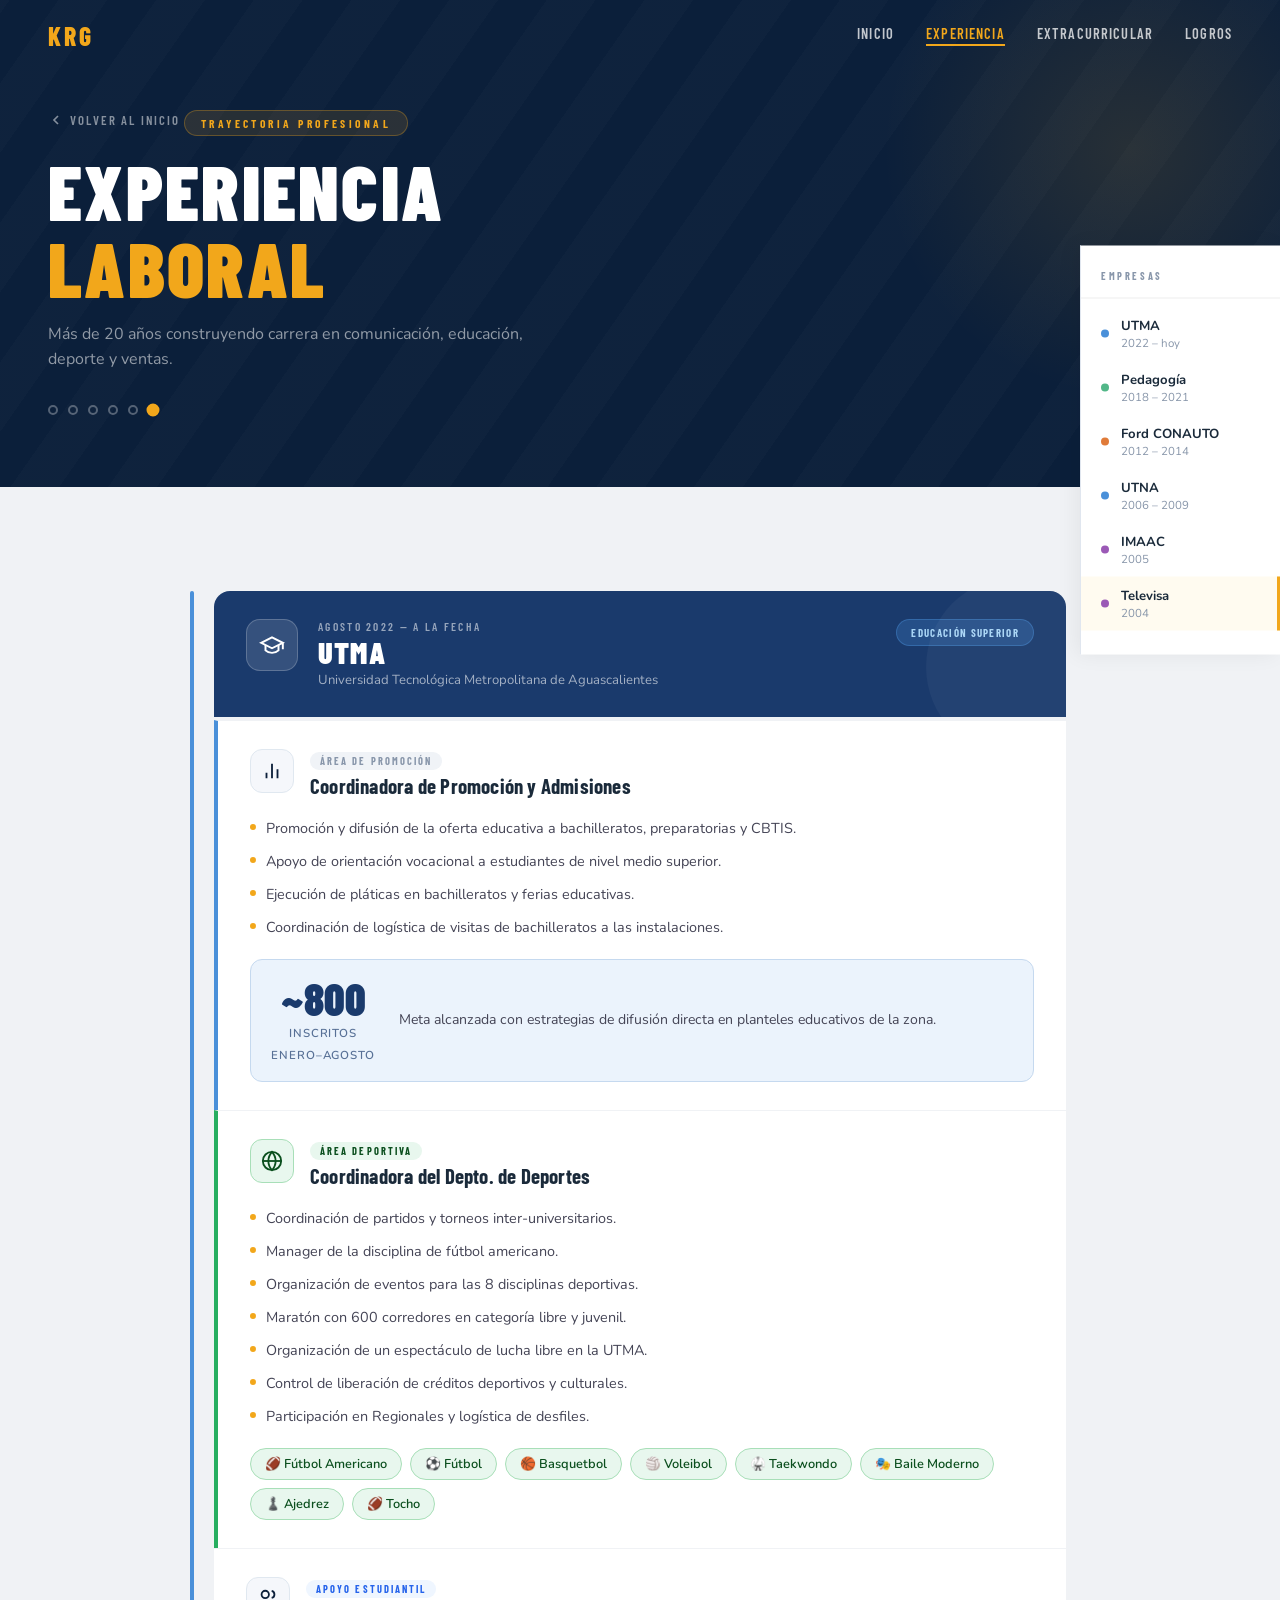
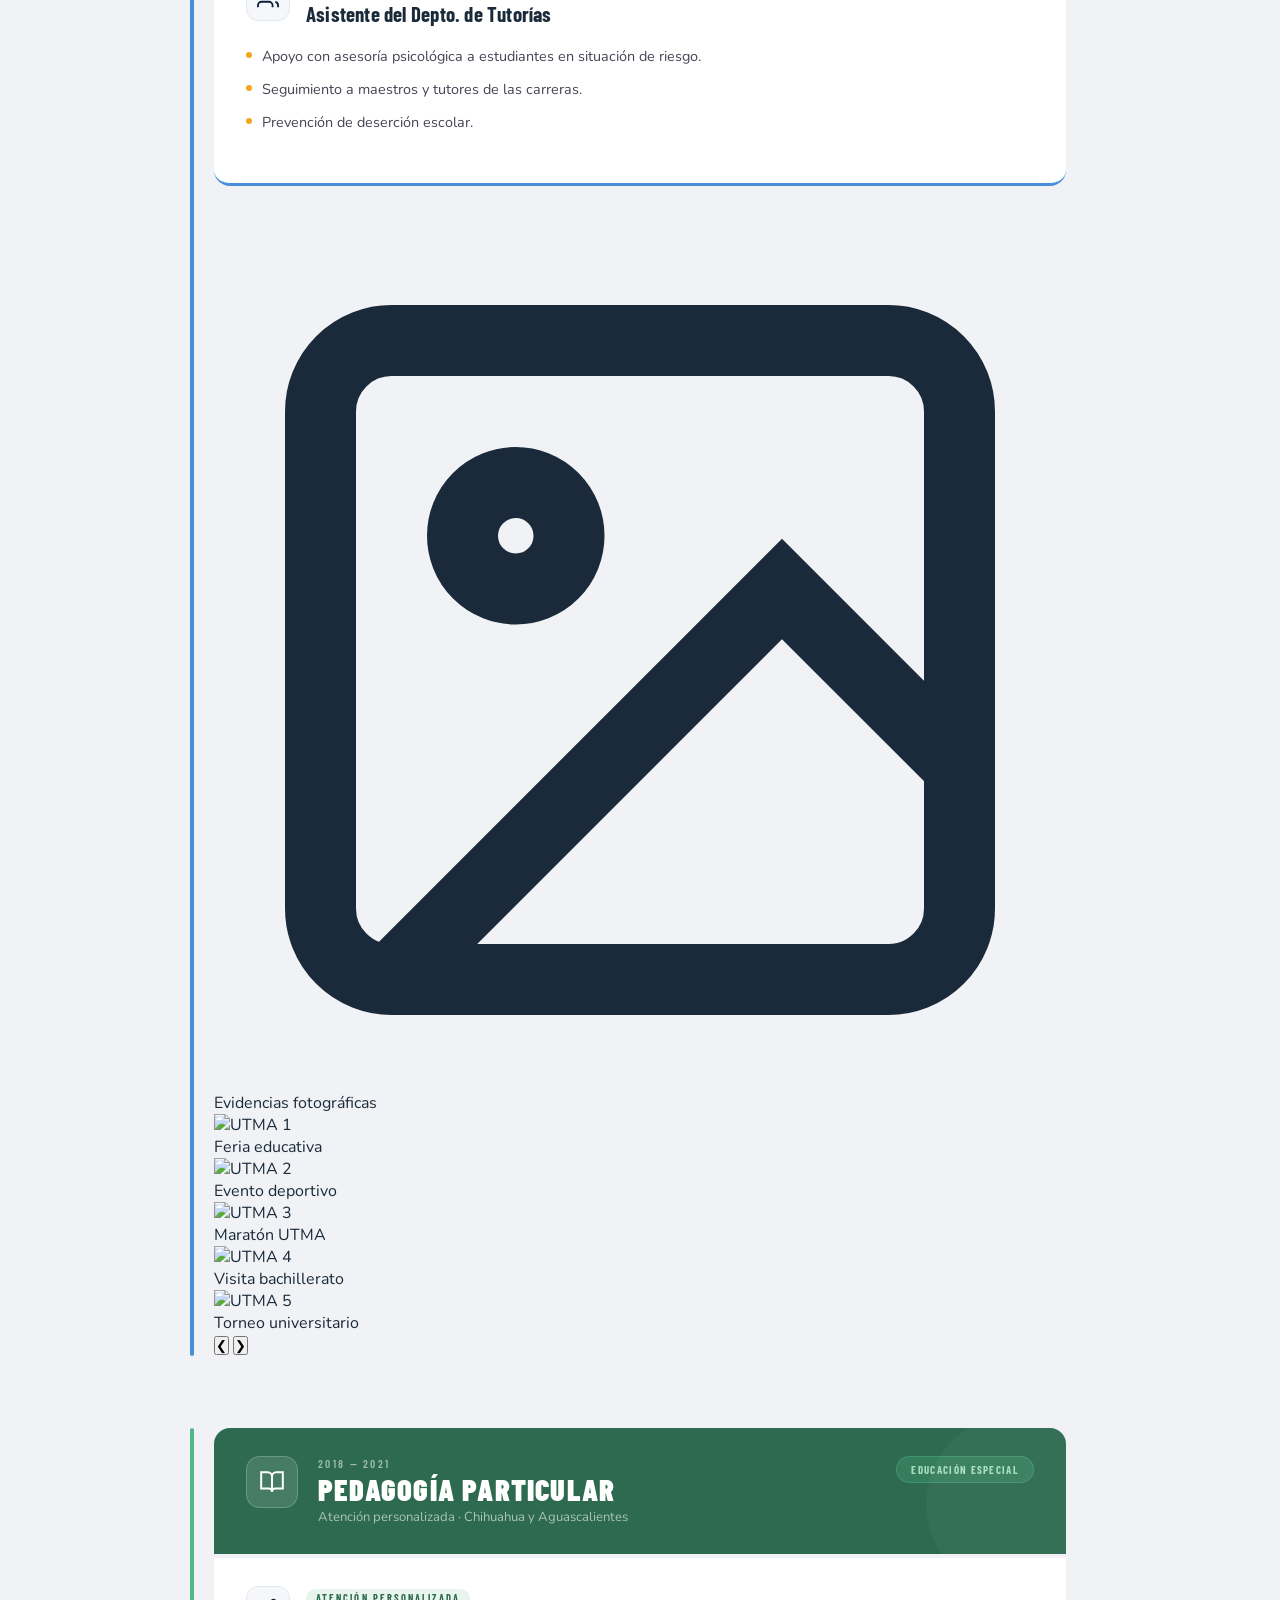
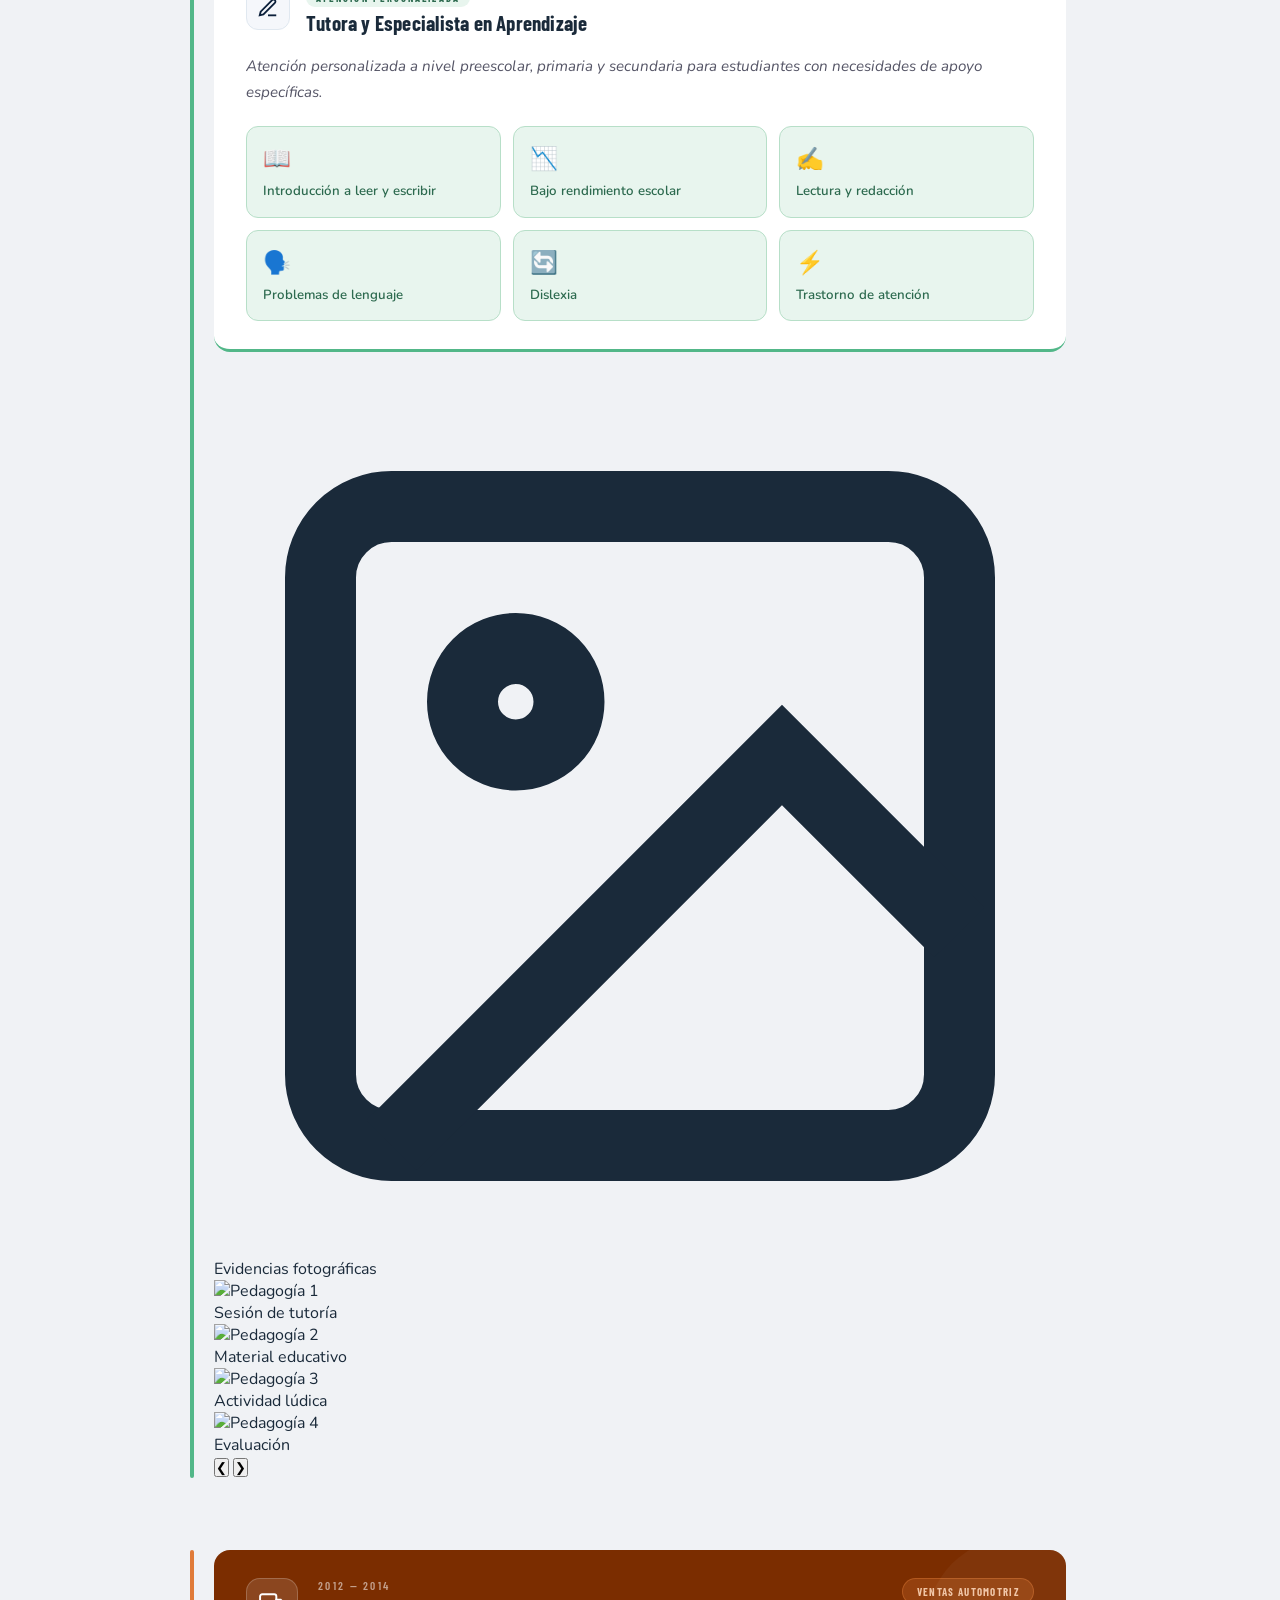
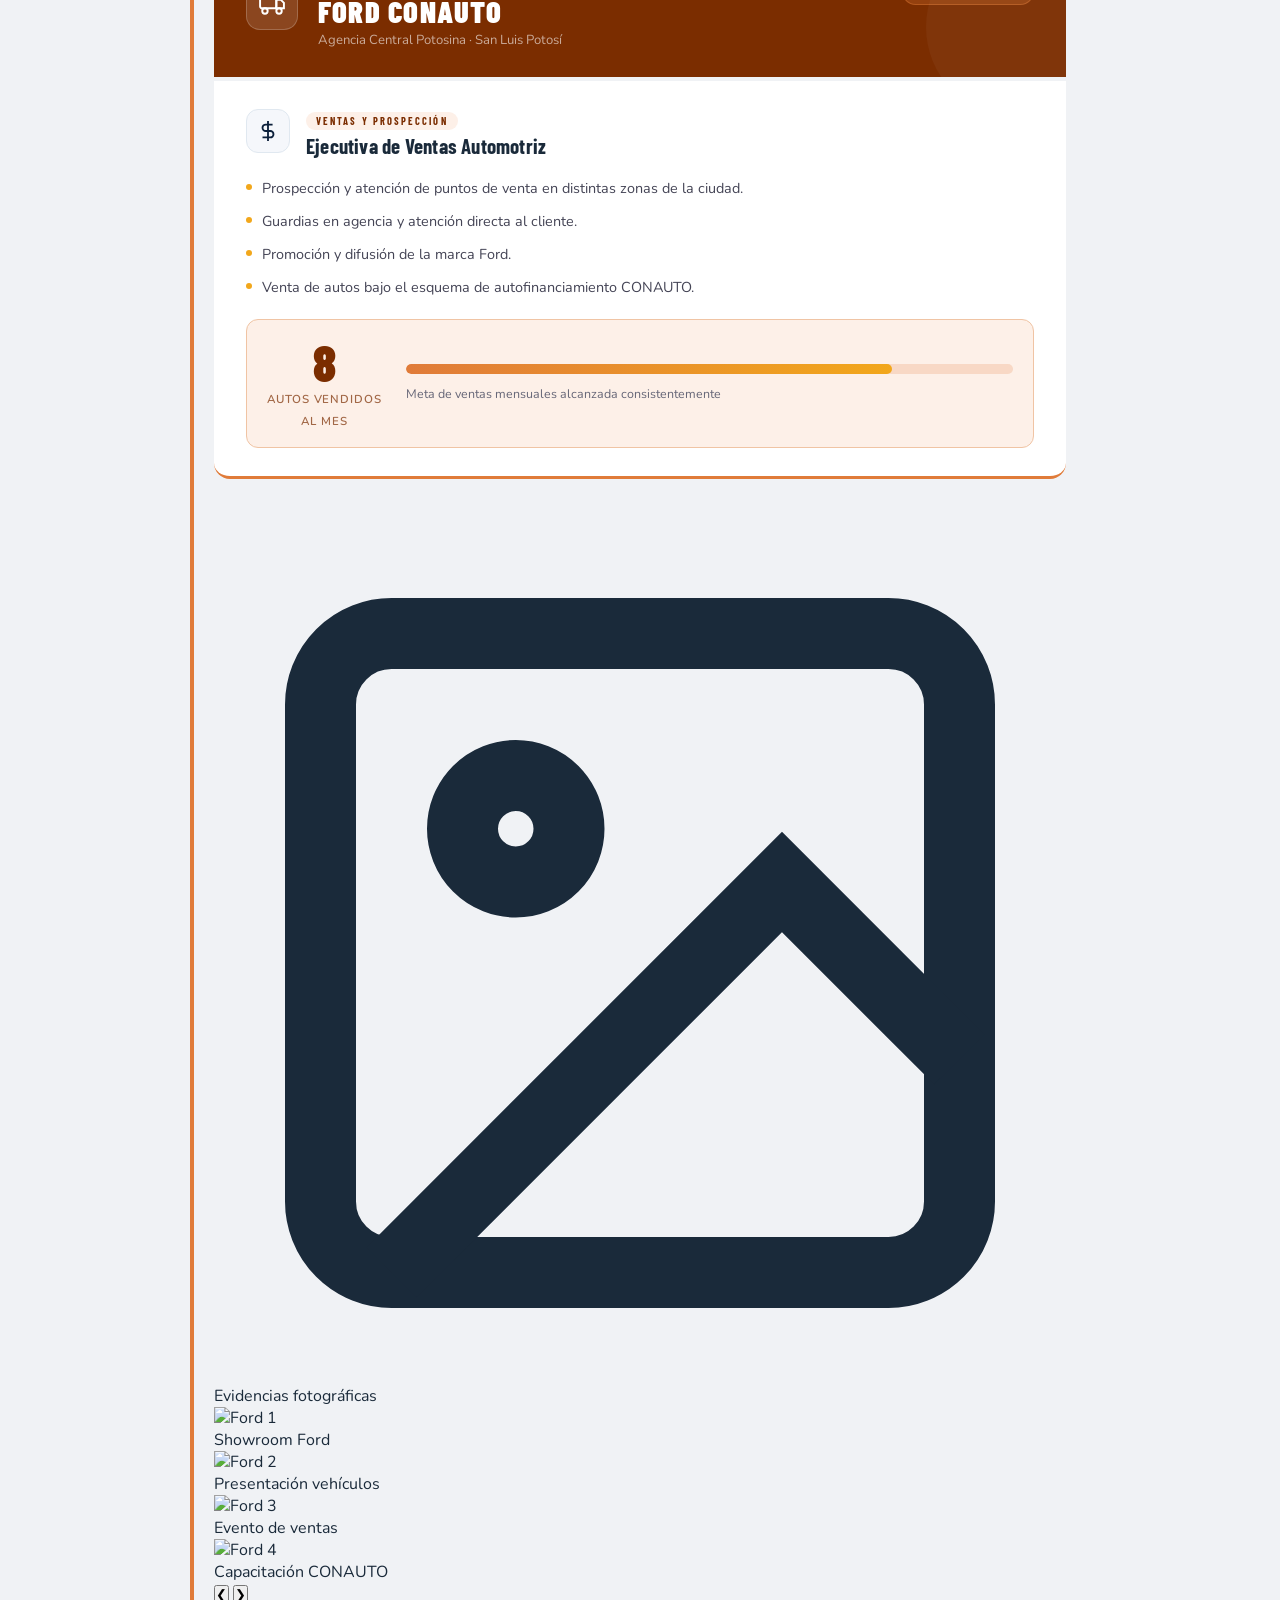
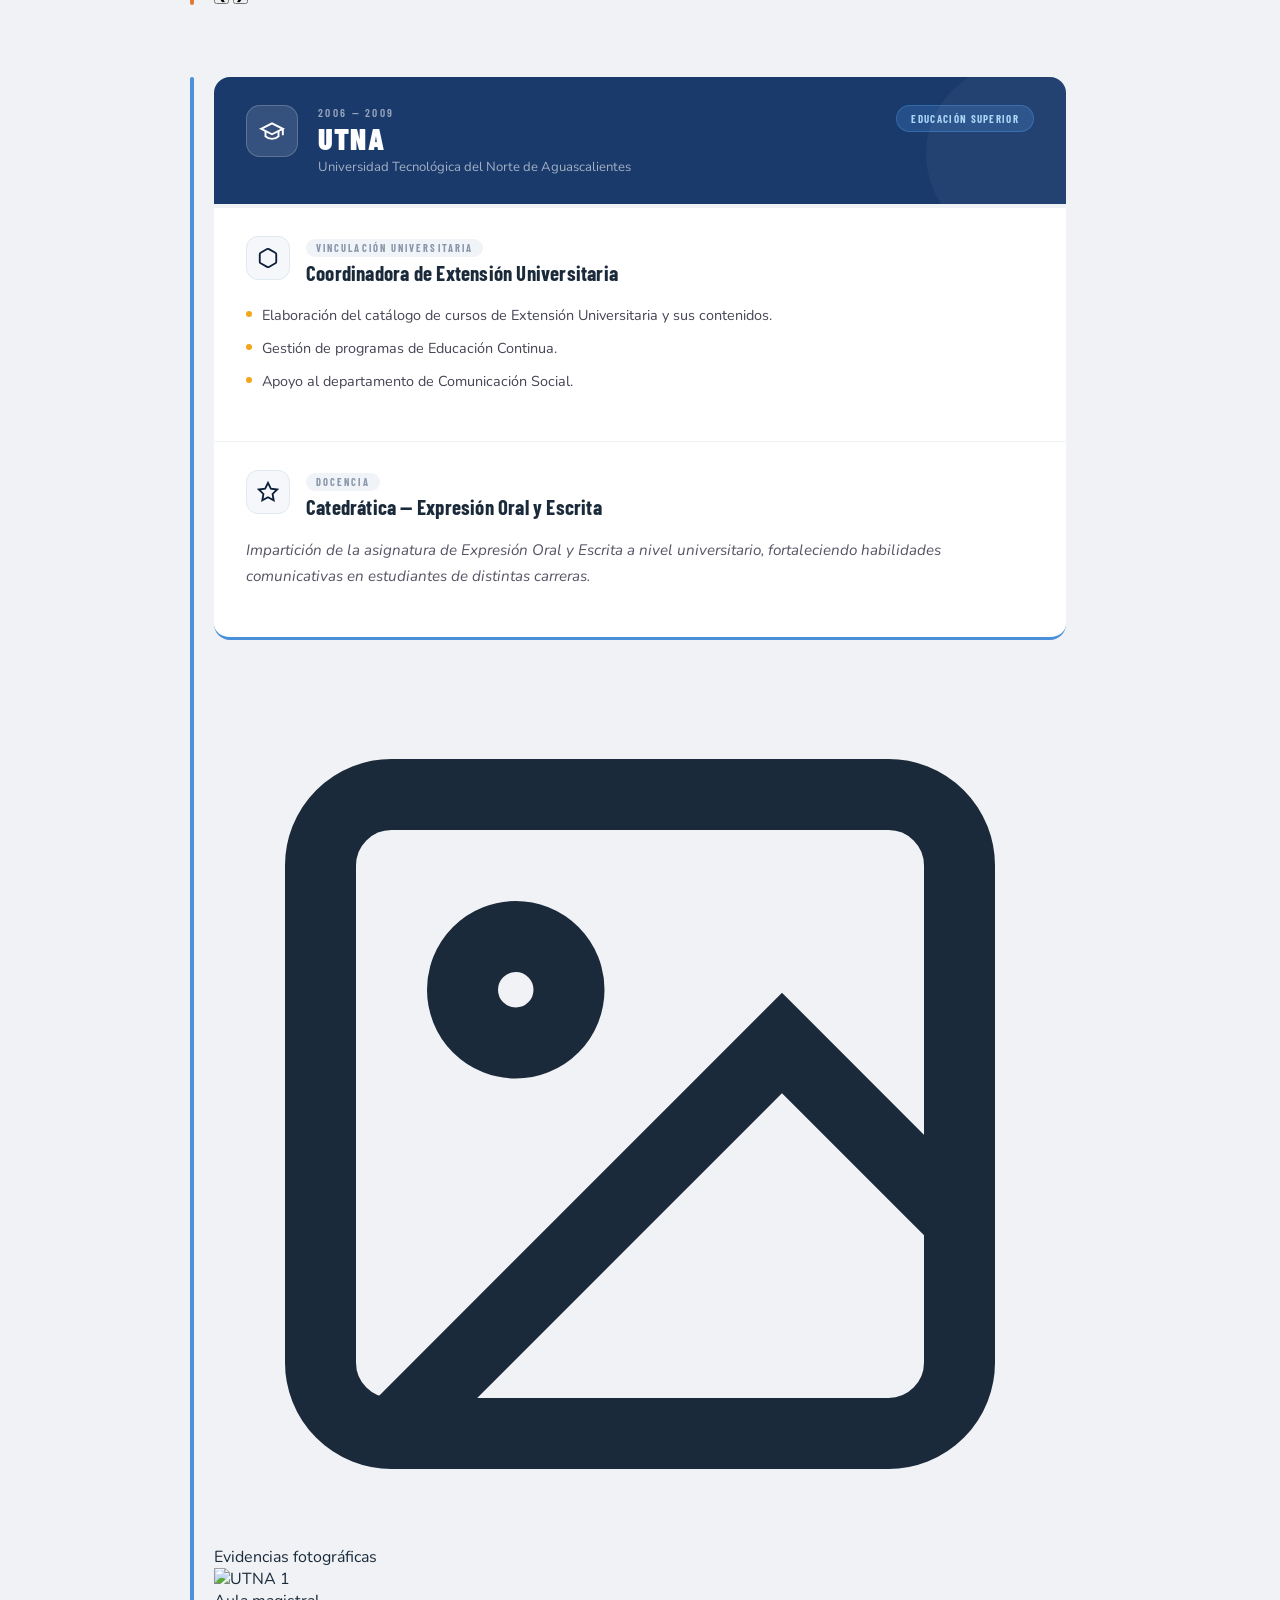
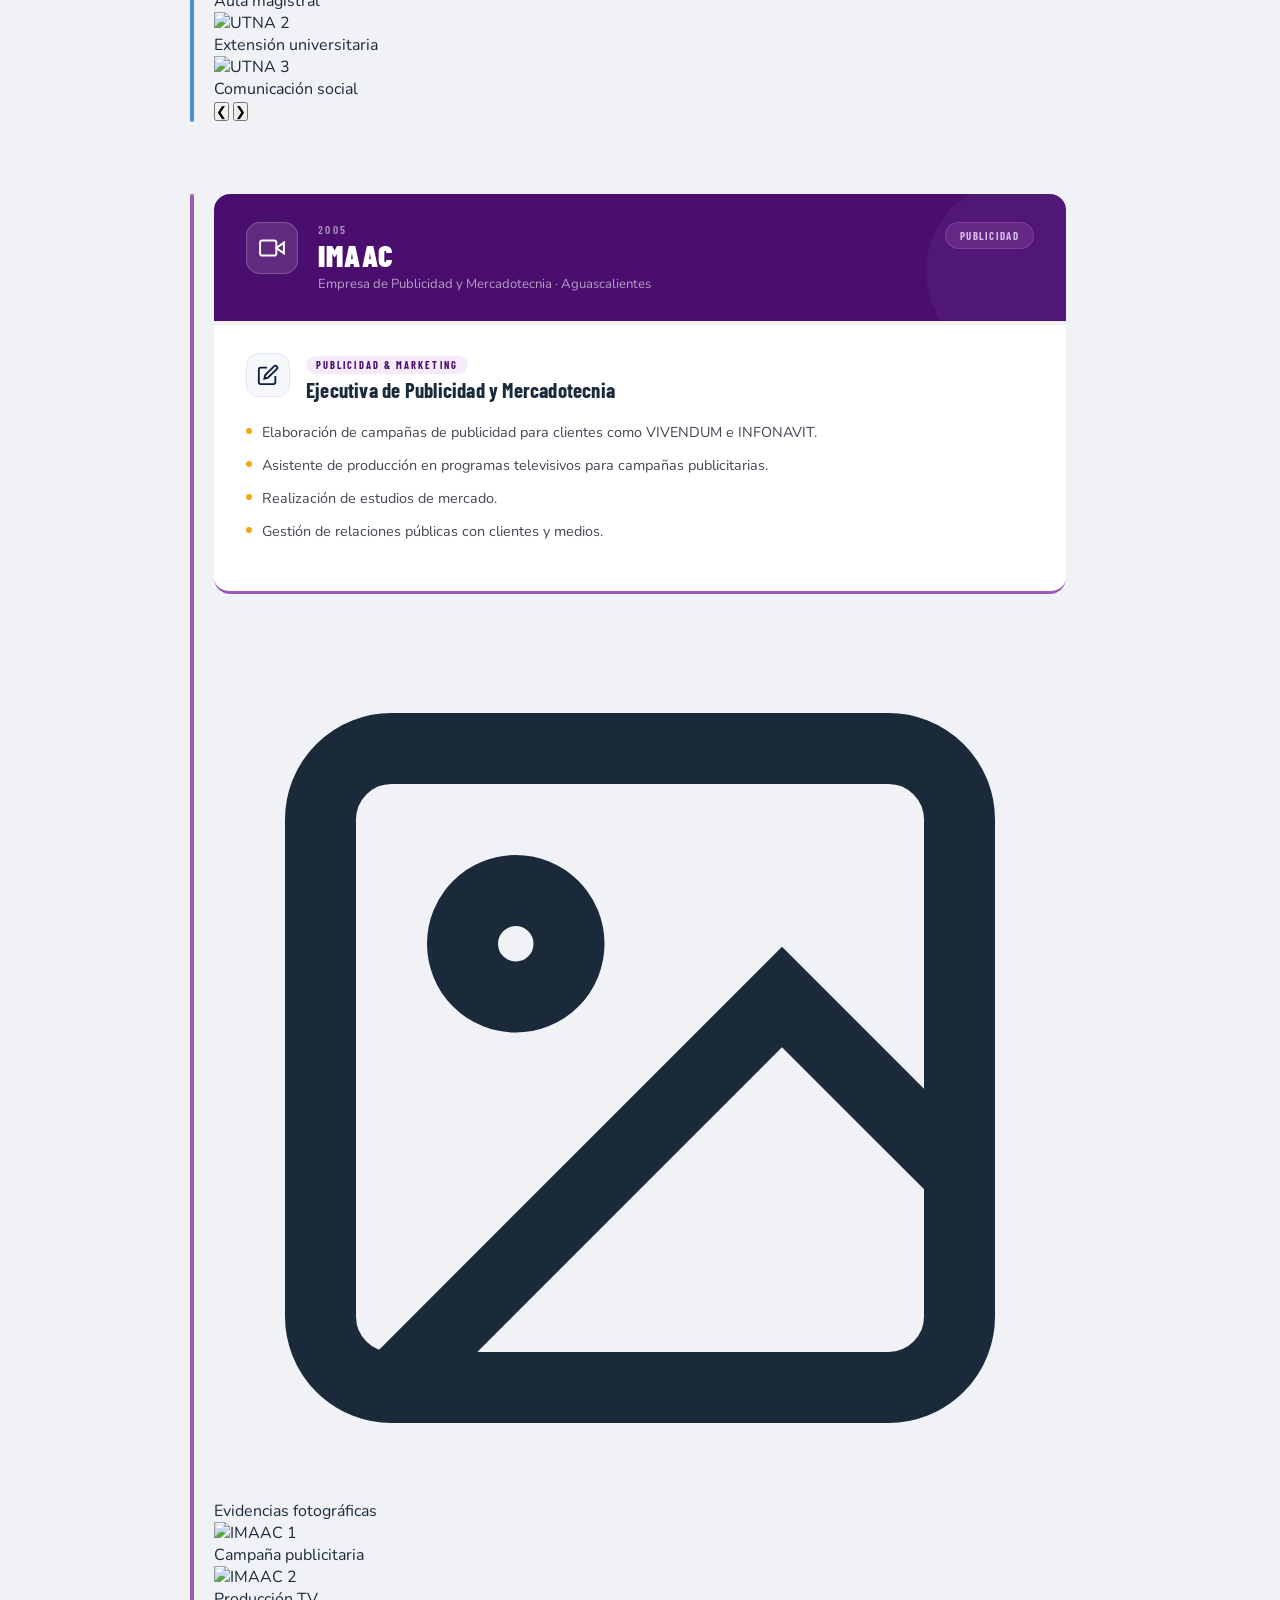
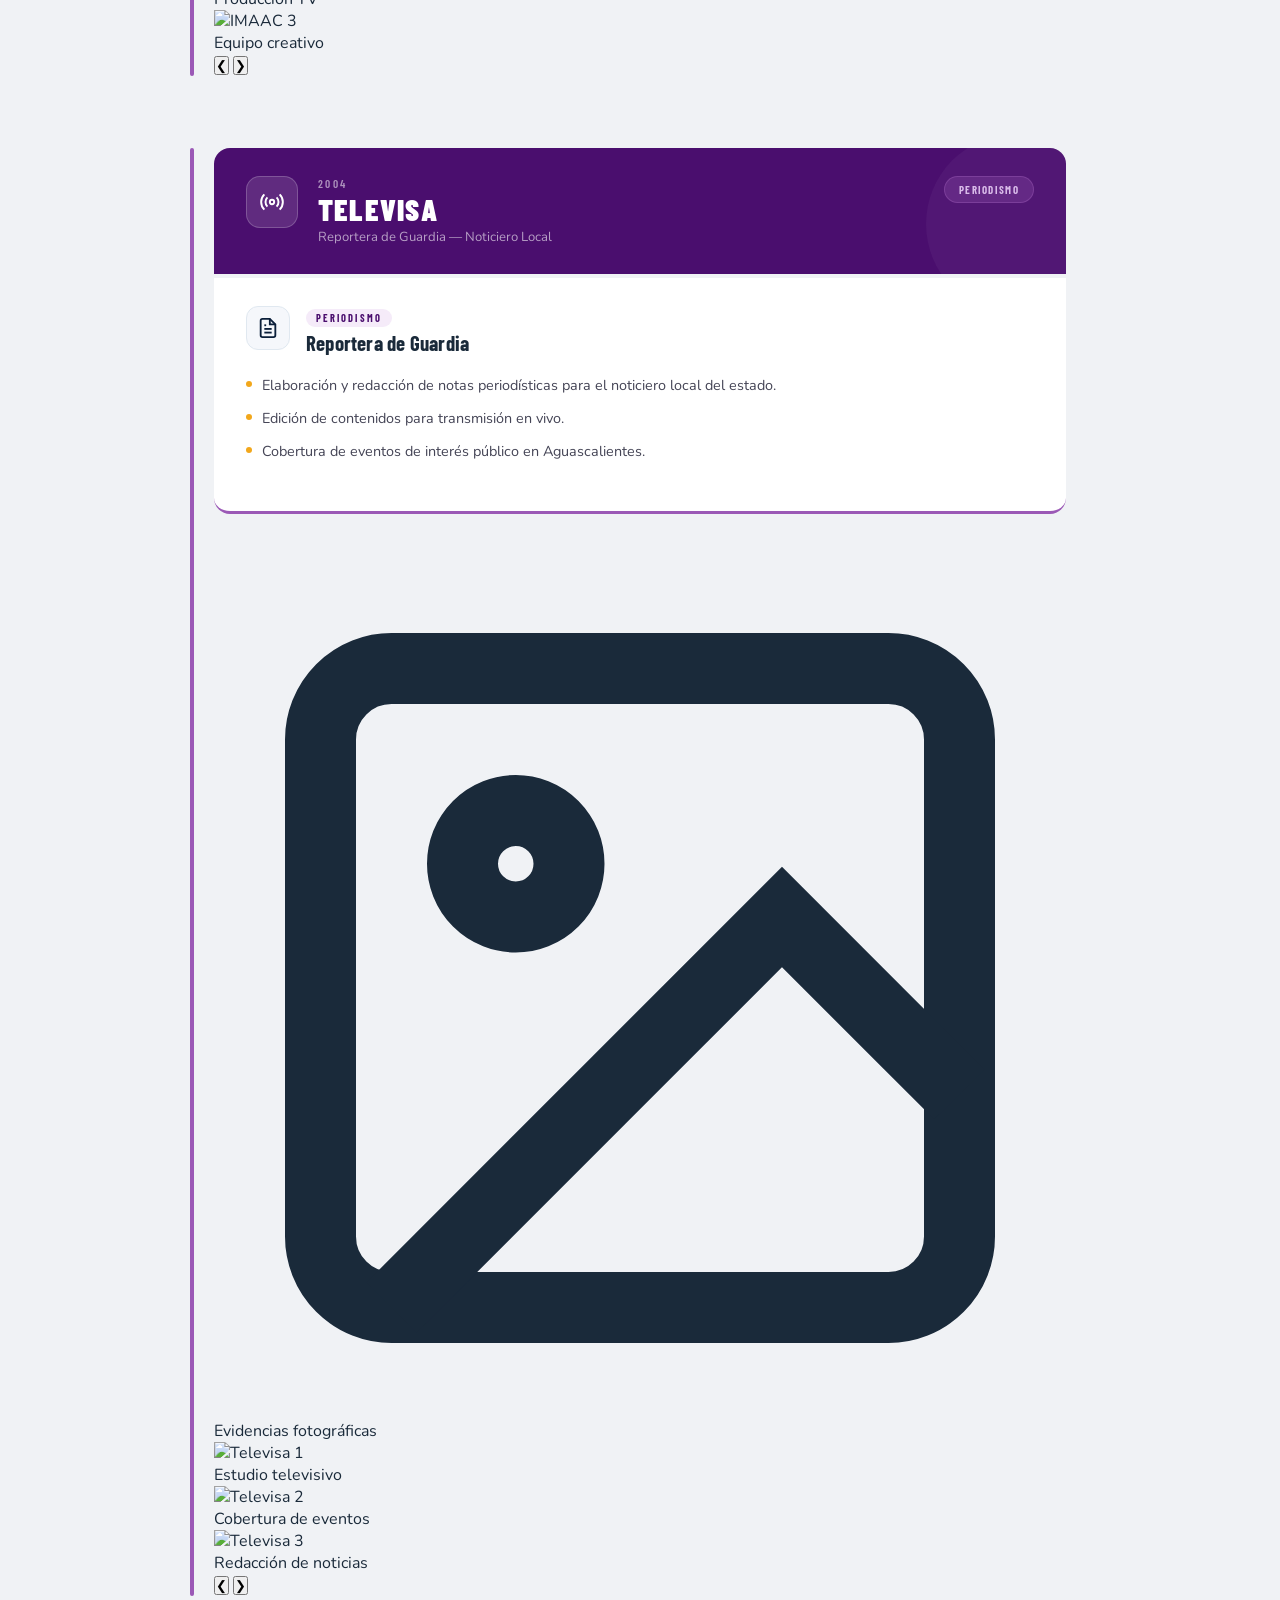
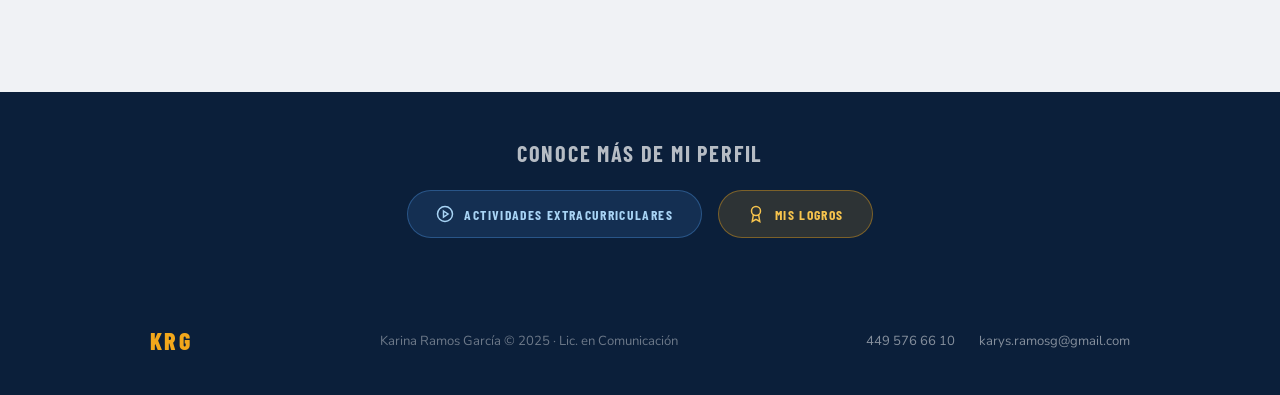
==== experiencia.html @ be18ce2b "Update experiencia.html" ====
<!DOCTYPE html>
<html lang="es">
<head>
  <meta charset="UTF-8" />
  <meta name="viewport" content="width=device-width, initial-scale=1.0" />
  <title>Experiencia Laboral | Karina Ramos García</title>
  <link rel="stylesheet" href="styles.css" />
  <link rel="stylesheet" href="experiencia.css" />
  <link rel="preconnect" href="https://fonts.googleapis.com" />
  <link rel="preconnect" href="https://fonts.gstatic.com" crossorigin />
  <link href="https://fonts.googleapis.com/css2?family=Barlow+Condensed:wght@400;600;700;800;900&family=Nunito:wght@300;400;600;700&display=swap" rel="stylesheet" />
</head>
<body class="exp-page">

  <!-- TOPBAR -->
  <nav class="topbar" id="topbar">
    <a href="index.html" class="topbar-logo">KRG</a>
    <div class="topbar-links">
      <a href="index.html">Inicio</a>
      <a href="experiencia.html" class="active">Experiencia</a>
      <a href="extracurricular.html">Extracurricular</a>
      <a href="logros.html">Logros</a>
    </div>
    <button class="menu-toggle" id="menuToggle" aria-label="Menú">
      <span></span><span></span><span></span>
    </button>
  </nav>

  <!-- MOBILE MENU -->
  <div class="mobile-menu" id="mobileMenu">
    <a href="index.html">Inicio</a>
    <a href="experiencia.html" class="active">Experiencia</a>
    <a href="extracurricular.html">Extracurricular</a>
    <a href="logros.html">Logros</a>
  </div>

  <!-- PAGE HERO CON GALERÍA DE IMÁGENES EN FONDO -->
  <header class="page-hero exp-hero">
    <div class="page-hero-bg">
      <!-- BANDA DIAGONAL CONTINUA DE IMÁGENES
           Ruta: img/hero/ 
           Archivos: hero-1.jpg, hero-2.jpg, hero-3.jpg, etc.
           El JS duplica automáticamente para scroll infinito
      -->
      <div class="photo-band-wrapper">
        <div class="photo-band-track" id="photoBandTrack">
          <!-- Los items se cargan automáticamente con JS -->
        </div>
      </div>
      <div class="hero-stripes"></div>
      <div class="hero-glow"></div>
    </div>

    <div class="page-hero-content">
      <a href="index.html" class="back-link">
        <svg viewBox="0 0 24 24" fill="none" stroke="currentColor" stroke-width="2.5"><polyline points="15 18 9 12 15 6"/></svg>
        Volver al inicio
      </a>
      <div class="page-tag">Trayectoria profesional</div>
      <h1 class="page-title">Experiencia<br/><em>Laboral</em></h1>
      <p class="page-desc">Más de 20 años construyendo carrera en comunicación, educación, deporte y ventas.</p>
      <!-- Indicadores de secciones -->
      <div class="section-dots">
        <button class="dot active" data-target="utma" title="UTMA"></button>
        <button class="dot" data-target="pedagogia" title="Pedagogía"></button>
        <button class="dot" data-target="ford" title="Ford"></button>
        <button class="dot" data-target="utna" title="UTNA"></button>
        <button class="dot" data-target="imaac" title="IMAAC"></button>
        <button class="dot" data-target="televisa" title="Televisa"></button>
      </div>
    </div>
  </header>

  <!-- TIMELINE LATERAL DERECHA -->
  <aside class="timeline-nav" id="timelineNav">
    <div class="tn-label">Empresas</div>
    <nav class="tn-links">
      <a href="#utma"      class="tn-item active" data-theme="university">
        <span class="tn-dot"></span>
        <span class="tn-text">UTMA <small>2022 – hoy</small></span>
      </a>
      <a href="#pedagogia" class="tn-item" data-theme="pedagogy">
        <span class="tn-dot"></span>
        <span class="tn-text">Pedagogía <small>2018 – 2021</small></span>
      </a>
      <a href="#ford"      class="tn-item" data-theme="auto">
        <span class="tn-dot"></span>
        <span class="tn-text">Ford CONAUTO <small>2012 – 2014</small></span>
      </a>
      <a href="#utna"      class="tn-item" data-theme="university">
        <span class="tn-dot"></span>
        <span class="tn-text">UTNA <small>2006 – 2009</small></span>
      </a>
      <a href="#imaac"     class="tn-item" data-theme="media">
        <span class="tn-dot"></span>
        <span class="tn-text">IMAAC <small>2005</small></span>
      </a>
      <a href="#televisa"  class="tn-item" data-theme="media">
        <span class="tn-dot"></span>
        <span class="tn-text">Televisa <small>2004</small></span>
      </a>
    </nav>
  </aside>

  <!-- CONTENIDO PRINCIPAL -->
  <main class="exp-main">

    <!-- ══════════════════════════════════════
         SECCIÓN 1: UTMA (3 sub-roles + Carrusel)
    ══════════════════════════════════════ -->
    <section class="exp-section" id="utma" data-theme="university">

      <!-- CONTENIDO IZQUIERDO -->
      <div class="exp-section-content">

        <!-- Encabezado de empresa -->
        <div class="company-header">
          <div class="company-icon university-icon">
            <svg viewBox="0 0 24 24" fill="none" stroke="currentColor" stroke-width="1.8">
              <path d="M22 10v6M2 10l10-5 10 5-10 5z"/>
              <path d="M6 12v5c3 3 9 3 12 0v-5"/>
            </svg>
          </div>
          <div class="company-meta">
            <span class="company-period">Agosto 2022 — A la fecha</span>
            <h2 class="company-name">UTMA</h2>
            <p class="company-full">Universidad Tecnológica Metropolitana de Aguascalientes</p>
          </div>
          <div class="company-badge university-badge">Educación Superior</div>
        </div>

        <!-- SUB-ROL: Promoción y Admisiones -->
        <div class="role-block role-promo reveal">
          <div class="role-header">
            <div class="role-icon">
              <svg viewBox="0 0 24 24" fill="none" stroke="currentColor" stroke-width="2">
                <path d="M18 20V10M12 20V4M6 20v-6"/>
              </svg>
            </div>
            <div>
              <span class="role-tag">Área de Promoción</span>
              <h3 class="role-title">Coordinadora de Promoción y Admisiones</h3>
            </div>
          </div>
          <div class="role-body">
            <ul class="role-list">
              <li>Promoción y difusión de la oferta educativa a bachilleratos, preparatorias y CBTIS.</li>
              <li>Apoyo de orientación vocacional a estudiantes de nivel medio superior.</li>
              <li>Ejecución de pláticas en bachilleratos y ferias educativas.</li>
              <li>Coordinación de logística de visitas de bachilleratos a las instalaciones.</li>
            </ul>
            <div class="role-stat-row">
              <div class="role-stat promo-stat">
                <span class="stat-num">~800</span>
                <span class="stat-label">Inscritos<br/>Enero–Agosto</span>
              </div>
              <div class="role-stat-desc">
                Meta alcanzada con estrategias de difusión directa en planteles educativos de la zona.
              </div>
            </div>
          </div>
        </div>

        <!-- SUB-ROL: Deportes -->
        <div class="role-block role-sport reveal">
          <div class="role-header">
            <div class="role-icon sport-icon">
              <svg viewBox="0 0 24 24" fill="none" stroke="currentColor" stroke-width="2">
                <circle cx="12" cy="12" r="10"/>
                <path d="M12 2a15.3 15.3 0 0 1 4 10 15.3 15.3 0 0 1-4 10 15.3 15.3 0 0 1-4-10 15.3 15.3 0 0 1 4-10z"/>
                <path d="M2 12h20"/>
              </svg>
            </div>
            <div>
              <span class="role-tag sport-tag">Área Deportiva</span>
              <h3 class="role-title">Coordinadora del Depto. de Deportes</h3>
            </div>
          </div>
          <div class="role-body">
            <ul class="role-list">
              <li>Coordinación de partidos y torneos inter-universitarios.</li>
              <li>Manager de la disciplina de fútbol americano.</li>
              <li>Organización de eventos para las 8 disciplinas deportivas.</li>
              <li>Maratón con 600 corredores en categoría libre y juvenil.</li>
              <li>Organización de un espectáculo de lucha libre en la UTMA.</li>
              <li>Control de liberación de créditos deportivos y culturales.</li>
              <li>Participación en Regionales y logística de desfiles.</li>
            </ul>
            <div class="sports-chips">
              <span class="chip">🏈 Fútbol Americano</span>
              <span class="chip">⚽ Fútbol</span>
              <span class="chip">🏀 Basquetbol</span>
              <span class="chip">🏐 Voleibol</span>
              <span class="chip">🥋 Taekwondo</span>
              <span class="chip">🎭 Baile Moderno</span>
              <span class="chip">♟️ Ajedrez</span>
              <span class="chip">🏈 Tocho</span>
            </div>
          </div>
        </div>

        <!-- SUB-ROL: Tutorías -->
        <div class="role-block role-tutoria reveal">
          <div class="role-header">
            <div class="role-icon">
              <svg viewBox="0 0 24 24" fill="none" stroke="currentColor" stroke-width="2">
                <path d="M17 21v-2a4 4 0 0 0-4-4H5a4 4 0 0 0-4 4v2"/>
                <circle cx="9" cy="7" r="4"/>
                <path d="M23 21v-2a4 4 0 0 0-3-3.87"/>
                <path d="M16 3.13a4 4 0 0 1 0 7.75"/>
              </svg>
            </div>
            <div>
              <span class="role-tag tut-tag">Apoyo Estudiantil</span>
              <h3 class="role-title">Asistente del Depto. de Tutorías</h3>
            </div>
          </div>
          <div class="role-body">
            <ul class="role-list">
              <li>Apoyo con asesoría psicológica a estudiantes en situación de riesgo.</li>
              <li>Seguimiento a maestros y tutores de las carreras.</li>
              <li>Prevención de deserción escolar.</li>
            </ul>
          </div>
        </div>

      </div>

      <!-- CARRUSEL DERECHO — Carpeta: img/utma/ -->
      <div class="section-carousel reveal">
        <div class="carousel-label">
          <svg viewBox="0 0 24 24" fill="none" stroke="currentColor" stroke-width="2"><rect x="3" y="3" width="18" height="18" rx="2"/><circle cx="8.5" cy="8.5" r="1.5"/><polyline points="21 15 16 10 5 21"/></svg>
          Evidencias fotográficas
        </div>
        <div class="carousel-track-wrap">
          <div class="carousel-track" id="carousel-utma">
            <div class="carousel-slide"><img src="img/utma/foto-1.jpg" alt="UTMA 1" /><span class="slide-caption">Feria educativa</span></div>
            <div class="carousel-slide"><img src="img/utma/foto-2.jpg" alt="UTMA 2" /><span class="slide-caption">Evento deportivo</span></div>
            <div class="carousel-slide"><img src="img/utma/foto-3.jpg" alt="UTMA 3" /><span class="slide-caption">Maratón UTMA</span></div>
            <div class="carousel-slide"><img src="img/utma/foto-4.jpg" alt="UTMA 4" /><span class="slide-caption">Visita bachillerato</span></div>
            <div class="carousel-slide"><img src="img/utma/foto-5.jpg" alt="UTMA 5" /><span class="slide-caption">Torneo universitario</span></div>
          </div>
          <button class="carousel-arrow prev" onclick="moveCarousel(this, -1)">❮</button>
          <button class="carousel-arrow next" onclick="moveCarousel(this, 1)">❯</button>
          <div class="carousel-controls" id="carousel-utma-dots"></div>
        </div>
      </div>

    </section>

    <!-- ══════════════════════════════════════
         SECCIÓN 2: PEDAGOGÍA PARTICULAR + Carrusel
    ══════════════════════════════════════ -->
    <section class="exp-section" id="pedagogia" data-theme="pedagogy">

      <div class="exp-section-content">

        <div class="company-header">
          <div class="company-icon pedagogy-icon">
            <svg viewBox="0 0 24 24" fill="none" stroke="currentColor" stroke-width="1.8">
              <path d="M2 3h6a4 4 0 0 1 4 4v14a3 3 0 0 0-3-3H2z"/>
              <path d="M22 3h-6a4 4 0 0 0-4 4v14a3 3 0 0 1 3-3h7z"/>
            </svg>
          </div>
          <div class="company-meta">
            <span class="company-period">2018 — 2021</span>
            <h2 class="company-name">Pedagogía Particular</h2>
            <p class="company-full">Atención personalizada · Chihuahua y Aguascalientes</p>
          </div>
          <div class="company-badge pedagogy-badge">Educación Especial</div>
        </div>

        <div class="role-block reveal">
          <div class="role-header">
            <div class="role-icon">
              <svg viewBox="0 0 24 24" fill="none" stroke="currentColor" stroke-width="2">
                <path d="M12 20h9"/><path d="M16.5 3.5a2.121 2.121 0 0 1 3 3L7 19l-4 1 1-4L16.5 3.5z"/>
              </svg>
            </div>
            <div>
              <span class="role-tag pedagogy-tag">Atención personalizada</span>
              <h3 class="role-title">Tutora y Especialista en Aprendizaje</h3>
            </div>
          </div>
          <div class="role-body">
            <p class="role-intro">Atención personalizada a nivel preescolar, primaria y secundaria para estudiantes con necesidades de apoyo específicas.</p>
            <div class="ped-grid">
              <div class="ped-card"><span class="ped-icon">📖</span><span>Introducción a leer y escribir</span></div>
              <div class="ped-card"><span class="ped-icon">📉</span><span>Bajo rendimiento escolar</span></div>
              <div class="ped-card"><span class="ped-icon">✍️</span><span>Lectura y redacción</span></div>
              <div class="ped-card"><span class="ped-icon">🗣️</span><span>Problemas de lenguaje</span></div>
              <div class="ped-card"><span class="ped-icon">🔄</span><span>Dislexia</span></div>
              <div class="ped-card"><span class="ped-icon">⚡</span><span>Trastorno de atención</span></div>
            </div>
          </div>
        </div>

      </div>

      <!-- CARRUSEL DERECHO — Carpeta: img/pedagogia/ -->
      <div class="section-carousel reveal">
        <div class="carousel-label">
          <svg viewBox="0 0 24 24" fill="none" stroke="currentColor" stroke-width="2"><rect x="3" y="3" width="18" height="18" rx="2"/><circle cx="8.5" cy="8.5" r="1.5"/><polyline points="21 15 16 10 5 21"/></svg>
          Evidencias fotográficas
        </div>
        <div class="carousel-track-wrap">
          <div class="carousel-track" id="carousel-pedagogia">
            <div class="carousel-slide"><img src="img/pedagogia/foto-1.jpg" alt="Pedagogía 1" /><span class="slide-caption">Sesión de tutoría</span></div>
            <div class="carousel-slide"><img src="img/pedagogia/foto-2.jpg" alt="Pedagogía 2" /><span class="slide-caption">Material educativo</span></div>
            <div class="carousel-slide"><img src="img/pedagogia/foto-3.jpg" alt="Pedagogía 3" /><span class="slide-caption">Actividad lúdica</span></div>
            <div class="carousel-slide"><img src="img/pedagogia/foto-4.jpg" alt="Pedagogía 4" /><span class="slide-caption">Evaluación</span></div>
          </div>
          <button class="carousel-arrow prev" onclick="moveCarousel(this, -1)">❮</button>
          <button class="carousel-arrow next" onclick="moveCarousel(this, 1)">❯</button>
          <div class="carousel-controls" id="carousel-pedagogia-dots"></div>
        </div>
      </div>

    </section>

    <!-- ══════════════════════════════════════
         SECCIÓN 3: FORD CONAUTO + Carrusel
    ══════════════════════════════════════ -->
    <section class="exp-section" id="ford" data-theme="auto">

      <div class="exp-section-content">

        <div class="company-header">
          <div class="company-icon auto-icon">
            <svg viewBox="0 0 24 24" fill="none" stroke="currentColor" stroke-width="1.8">
              <rect x="1" y="3" width="15" height="13" rx="2"/>
              <path d="M16 8h4l3 3v5h-7V8z"/>
              <circle cx="5.5" cy="18.5" r="2.5"/>
              <circle cx="18.5" cy="18.5" r="2.5"/>
            </svg>
          </div>
          <div class="company-meta">
            <span class="company-period">2012 — 2014</span>
            <h2 class="company-name">Ford CONAUTO</h2>
            <p class="company-full">Agencia Central Potosina · San Luis Potosí</p>
          </div>
          <div class="company-badge auto-badge">Ventas Automotriz</div>
        </div>

        <div class="role-block reveal">
          <div class="role-header">
            <div class="role-icon">
              <svg viewBox="0 0 24 24" fill="none" stroke="currentColor" stroke-width="2">
                <line x1="12" y1="1" x2="12" y2="23"/><path d="M17 5H9.5a3.5 3.5 0 0 0 0 7h5a3.5 3.5 0 0 1 0 7H6"/>
              </svg>
            </div>
            <div>
              <span class="role-tag auto-tag">Ventas y Prospección</span>
              <h3 class="role-title">Ejecutiva de Ventas Automotriz</h3>
            </div>
          </div>
          <div class="role-body">
            <ul class="role-list">
              <li>Prospección y atención de puntos de venta en distintas zonas de la ciudad.</li>
              <li>Guardias en agencia y atención directa al cliente.</li>
              <li>Promoción y difusión de la marca Ford.</li>
              <li>Venta de autos bajo el esquema de autofinanciamiento CONAUTO.</li>
            </ul>
            <div class="auto-stat-row">
              <div class="auto-kpi">
                <span class="kpi-num">8</span>
                <span class="kpi-label">Autos vendidos<br/>al mes</span>
              </div>
              <div class="kpi-bar-wrap">
                <div class="kpi-bar">
                  <div class="kpi-fill" style="--fill: 80%"></div>
                </div>
                <small>Meta de ventas mensuales alcanzada consistentemente</small>
              </div>
            </div>
          </div>
        </div>

      </div>

      <!-- CARRUSEL DERECHO — Carpeta: img/ford/ -->
      <div class="section-carousel reveal">
        <div class="carousel-label">
          <svg viewBox="0 0 24 24" fill="none" stroke="currentColor" stroke-width="2"><rect x="3" y="3" width="18" height="18" rx="2"/><circle cx="8.5" cy="8.5" r="1.5"/><polyline points="21 15 16 10 5 21"/></svg>
          Evidencias fotográficas
        </div>
        <div class="carousel-track-wrap">
          <div class="carousel-track" id="carousel-ford">
            <div class="carousel-slide"><img src="img/ford/foto-1.jpg" alt="Ford 1" /><span class="slide-caption">Showroom Ford</span></div>
            <div class="carousel-slide"><img src="img/ford/foto-2.jpg" alt="Ford 2" /><span class="slide-caption">Presentación vehículos</span></div>
            <div class="carousel-slide"><img src="img/ford/foto-3.jpg" alt="Ford 3" /><span class="slide-caption">Evento de ventas</span></div>
            <div class="carousel-slide"><img src="img/ford/foto-4.jpg" alt="Ford 4" /><span class="slide-caption">Capacitación CONAUTO</span></div>
          </div>
          <button class="carousel-arrow prev" onclick="moveCarousel(this, -1)">❮</button>
          <button class="carousel-arrow next" onclick="moveCarousel(this, 1)">❯</button>
          <div class="carousel-controls" id="carousel-ford-dots"></div>
        </div>
      </div>

    </section>

    <!-- ══════════════════════════════════════
         SECCIÓN 4: UTNA + Carrusel
    ══════════════════════════════════════ -->
    <section class="exp-section" id="utna" data-theme="university">

      <div class="exp-section-content">

        <div class="company-header">
          <div class="company-icon university-icon">
            <svg viewBox="0 0 24 24" fill="none" stroke="currentColor" stroke-width="1.8">
              <path d="M22 10v6M2 10l10-5 10 5-10 5z"/>
              <path d="M6 12v5c3 3 9 3 12 0v-5"/>
            </svg>
          </div>
          <div class="company-meta">
            <span class="company-period">2006 — 2009</span>
            <h2 class="company-name">UTNA</h2>
            <p class="company-full">Universidad Tecnológica del Norte de Aguascalientes</p>
          </div>
          <div class="company-badge university-badge">Educación Superior</div>
        </div>

        <div class="role-block reveal">
          <div class="role-header">
            <div class="role-icon">
              <svg viewBox="0 0 24 24" fill="none" stroke="currentColor" stroke-width="2">
                <path d="M21 16V8a2 2 0 0 0-1-1.73l-7-4a2 2 0 0 0-2 0l-7 4A2 2 0 0 0 3 8v8a2 2 0 0 0 1 1.73l7 4a2 2 0 0 0 2 0l7-4A2 2 0 0 0 21 16z"/>
              </svg>
            </div>
            <div>
              <span class="role-tag">Vinculación Universitaria</span>
              <h3 class="role-title">Coordinadora de Extensión Universitaria</h3>
            </div>
          </div>
          <div class="role-body">
            <ul class="role-list">
              <li>Elaboración del catálogo de cursos de Extensión Universitaria y sus contenidos.</li>
              <li>Gestión de programas de Educación Continua.</li>
              <li>Apoyo al departamento de Comunicación Social.</li>
            </ul>
          </div>
        </div>

        <div class="role-block reveal">
          <div class="role-header">
            <div class="role-icon">
              <svg viewBox="0 0 24 24" fill="none" stroke="currentColor" stroke-width="2">
                <polygon points="12 2 15.09 8.26 22 9.27 17 14.14 18.18 21.02 12 17.77 5.82 21.02 7 14.14 2 9.27 8.91 8.26 12 2"/>
              </svg>
            </div>
            <div>
              <span class="role-tag">Docencia</span>
              <h3 class="role-title">Catedrática — Expresión Oral y Escrita</h3>
            </div>
          </div>
          <div class="role-body">
            <p class="role-intro">Impartición de la asignatura de Expresión Oral y Escrita a nivel universitario, fortaleciendo habilidades comunicativas en estudiantes de distintas carreras.</p>
          </div>
        </div>

      </div>

      <!-- CARRUSEL DERECHO — Carpeta: img/utna/ -->
      <div class="section-carousel reveal">
        <div class="carousel-label">
          <svg viewBox="0 0 24 24" fill="none" stroke="currentColor" stroke-width="2"><rect x="3" y="3" width="18" height="18" rx="2"/><circle cx="8.5" cy="8.5" r="1.5"/><polyline points="21 15 16 10 5 21"/></svg>
          Evidencias fotográficas
        </div>
        <div class="carousel-track-wrap">
          <div class="carousel-track" id="carousel-utna">
            <div class="carousel-slide"><img src="img/utna/foto-1.jpg" alt="UTNA 1" /><span class="slide-caption">Aula magistral</span></div>
            <div class="carousel-slide"><img src="img/utna/foto-2.jpg" alt="UTNA 2" /><span class="slide-caption">Extensión universitaria</span></div>
            <div class="carousel-slide"><img src="img/utna/foto-3.jpg" alt="UTNA 3" /><span class="slide-caption">Comunicación social</span></div>
          </div>
          <button class="carousel-arrow prev" onclick="moveCarousel(this, -1)">❮</button>
          <button class="carousel-arrow next" onclick="moveCarousel(this, 1)">❯</button>
          <div class="carousel-controls" id="carousel-utna-dots"></div>
        </div>
      </div>

    </section>

    <!-- ══════════════════════════════════════
         SECCIÓN 5: IMAAC + Carrusel
    ══════════════════════════════════════ -->
    <section class="exp-section" id="imaac" data-theme="media">

      <div class="exp-section-content">

        <div class="company-header">
          <div class="company-icon media-icon">
            <svg viewBox="0 0 24 24" fill="none" stroke="currentColor" stroke-width="1.8">
              <polygon points="23 7 16 12 23 17 23 7"/>
              <rect x="1" y="5" width="15" height="14" rx="2" ry="2"/>
            </svg>
          </div>
          <div class="company-meta">
            <span class="company-period">2005</span>
            <h2 class="company-name">IMAAC</h2>
            <p class="company-full">Empresa de Publicidad y Mercadotecnia · Aguascalientes</p>
          </div>
          <div class="company-badge media-badge">Publicidad</div>
        </div>

        <div class="role-block reveal">
          <div class="role-header">
            <div class="role-icon">
              <svg viewBox="0 0 24 24" fill="none" stroke="currentColor" stroke-width="2">
                <path d="M11 4H4a2 2 0 0 0-2 2v14a2 2 0 0 0 2 2h14a2 2 0 0 0 2-2v-7"/>
                <path d="M18.5 2.5a2.121 2.121 0 0 1 3 3L12 15l-4 1 1-4 9.5-9.5z"/>
              </svg>
            </div>
            <div>
              <span class="role-tag media-tag">Publicidad & Marketing</span>
              <h3 class="role-title">Ejecutiva de Publicidad y Mercadotecnia</h3>
            </div>
          </div>
          <div class="role-body">
            <ul class="role-list">
              <li>Elaboración de campañas de publicidad para clientes como VIVENDUM e INFONAVIT.</li>
              <li>Asistente de producción en programas televisivos para campañas publicitarias.</li>
              <li>Realización de estudios de mercado.</li>
              <li>Gestión de relaciones públicas con clientes y medios.</li>
            </ul>
          </div>
        </div>

      </div>

      <!-- CARRUSEL DERECHO — Carpeta: img/imaac/ -->
      <div class="section-carousel reveal">
        <div class="carousel-label">
          <svg viewBox="0 0 24 24" fill="none" stroke="currentColor" stroke-width="2"><rect x="3" y="3" width="18" height="18" rx="2"/><circle cx="8.5" cy="8.5" r="1.5"/><polyline points="21 15 16 10 5 21"/></svg>
          Evidencias fotográficas
        </div>
        <div class="carousel-track-wrap">
          <div class="carousel-track" id="carousel-imaac">
            <div class="carousel-slide"><img src="img/imaac/foto-1.jpg" alt="IMAAC 1" /><span class="slide-caption">Campaña publicitaria</span></div>
            <div class="carousel-slide"><img src="img/imaac/foto-2.jpg" alt="IMAAC 2" /><span class="slide-caption">Producción TV</span></div>
            <div class="carousel-slide"><img src="img/imaac/foto-3.jpg" alt="IMAAC 3" /><span class="slide-caption">Equipo creativo</span></div>
          </div>
          <button class="carousel-arrow prev" onclick="moveCarousel(this, -1)">❮</button>
          <button class="carousel-arrow next" onclick="moveCarousel(this, 1)">❯</button>
          <div class="carousel-controls" id="carousel-imaac-dots"></div>
        </div>
      </div>

    </section>

    <!-- ══════════════════════════════════════
         SECCIÓN 6: TELEVISA + Carrusel
    ══════════════════════════════════════ -->
    <section class="exp-section" id="televisa" data-theme="media">

      <div class="exp-section-content">

        <div class="company-header">
          <div class="company-icon media-icon">
            <svg viewBox="0 0 24 24" fill="none" stroke="currentColor" stroke-width="1.8">
              <circle cx="12" cy="12" r="2"/>
              <path d="M16.24 7.76a6 6 0 0 1 0 8.49m-8.48-.01a6 6 0 0 1 0-8.49m11.31-2.82a10 10 0 0 1 0 14.14m-14.14 0a10 10 0 0 1 0-14.14"/>
            </svg>
          </div>
          <div class="company-meta">
            <span class="company-period">2004</span>
            <h2 class="company-name">Televisa</h2>
            <p class="company-full">Reportera de Guardia — Noticiero Local</p>
          </div>
          <div class="company-badge media-badge">Periodismo</div>
        </div>

        <div class="role-block reveal">
          <div class="role-header">
            <div class="role-icon">
              <svg viewBox="0 0 24 24" fill="none" stroke="currentColor" stroke-width="2">
                <path d="M14 2H6a2 2 0 0 0-2 2v16a2 2 0 0 0 2 2h12a2 2 0 0 0 2-2V8z"/>
                <polyline points="14 2 14 8 20 8"/>
                <line x1="16" y1="13" x2="8" y2="13"/>
                <line x1="16" y1="17" x2="8" y2="17"/>
                <polyline points="10 9 9 9 8 9"/>
              </svg>
            </div>
            <div>
              <span class="role-tag media-tag">Periodismo</span>
              <h3 class="role-title">Reportera de Guardia</h3>
            </div>
          </div>
          <div class="role-body">
            <ul class="role-list">
              <li>Elaboración y redacción de notas periodísticas para el noticiero local del estado.</li>
              <li>Edición de contenidos para transmisión en vivo.</li>
              <li>Cobertura de eventos de interés público en Aguascalientes.</li>
            </ul>
          </div>
        </div>

      </div>

      <!-- CARRUSEL DERECHO — Carpeta: img/televisa/ -->
      <div class="section-carousel reveal">
        <div class="carousel-label">
          <svg viewBox="0 0 24 24" fill="none" stroke="currentColor" stroke-width="2"><rect x="3" y="3" width="18" height="18" rx="2"/><circle cx="8.5" cy="8.5" r="1.5"/><polyline points="21 15 16 10 5 21"/></svg>
          Evidencias fotográficas
        </div>
        <div class="carousel-track-wrap">
          <div class="carousel-track" id="carousel-televisa">
            <div class="carousel-slide"><img src="img/televisa/foto-1.jpg" alt="Televisa 1" /><span class="slide-caption">Estudio televisivo</span></div>
            <div class="carousel-slide"><img src="img/televisa/foto-2.jpg" alt="Televisa 2" /><span class="slide-caption">Cobertura de eventos</span></div>
            <div class="carousel-slide"><img src="img/televisa/foto-3.jpg" alt="Televisa 3" /><span class="slide-caption">Redacción de noticias</span></div>
          </div>
          <button class="carousel-arrow prev" onclick="moveCarousel(this, -1)">❮</button>
          <button class="carousel-arrow next" onclick="moveCarousel(this, 1)">❯</button>
          <div class="carousel-controls" id="carousel-televisa-dots"></div>
        </div>
      </div>

    </section>

  </main>

  <!-- CTA A OTRAS PÁGINAS -->
  <section class="page-cta">
    <div class="cta-inner">
      <p>Conoce más de mi perfil</p>
      <div class="cta-btns">
        <a href="extracurricular.html" class="cta-btn btn-ext">
          <svg viewBox="0 0 24 24" fill="none" stroke="currentColor" stroke-width="2"><circle cx="12" cy="12" r="10"/><polygon points="10 8 16 12 10 16 10 8"/></svg>
          Actividades Extracurriculares
        </a>
        <a href="logros.html" class="cta-btn btn-log">
          <svg viewBox="0 0 24 24" fill="none" stroke="currentColor" stroke-width="2"><circle cx="12" cy="8" r="6"/><path d="M15.477 12.89L17 22l-5-3-5 3 1.523-9.11"/></svg>
          Mis Logros
        </a>
      </div>
    </div>
  </section>

  <!-- FOOTER -->
  <footer class="site-footer">
    <div class="footer-inner">
      <span class="footer-logo">KRG</span>
      <p>Karina Ramos García &copy; 2025 · Lic. en Comunicación</p>
      <div class="footer-contact">
        <a href="tel:4495766610">449 576 66 10</a>
        <a href="mailto:karys.ramosg@gmail.com">karys.ramosg@gmail.com</a>
      </div>
    </div>
  </footer>

  <script src="main.js"></script>
  <script src="experiencia.js"></script>
</body>
</html>
---- styles.css ----
/* =========================================
   KARINA RAMOS GARCÍA — CV DIGITAL
   Estética: Deportivo + Universitario
   ========================================= */

/* --- VARIABLES --- */
:root {
  --navy:       #0B1F3A;
  --navy-mid:   #152B50;
  --gold:       #F2A71B;
  --gold-light: #F7C44D;
  --white:      #FFFFFF;
  --off-white:  #F5F6F8;
  --gray:       #8896AA;
  --text:       #1A2A3A;
  --card-exp:   #1A3A5C;
  --card-ext:   #0D4A3A;
  --card-log:   #4A1A00;

  --font-display: 'Barlow Condensed', sans-serif;
  --font-body:    'Nunito', sans-serif;

  --radius: 16px;
  --shadow: 0 8px 32px rgba(11,31,58,0.18);
  --shadow-lg: 0 20px 60px rgba(11,31,58,0.28);
}

/* --- RESET --- */
*, *::before, *::after { box-sizing: border-box; margin: 0; padding: 0; }
html { scroll-behavior: smooth; }
body {
  font-family: var(--font-body);
  background: var(--off-white);
  color: var(--text);
  overflow-x: hidden;
}
a { text-decoration: none; color: inherit; }
img { display: block; max-width: 100%; }

/* =========================================
   TOPBAR NAV
   ========================================= */
.topbar {
  position: absolute;
  top: 0; left: 0; right: 0;
  z-index: 100;
  display: flex;
  align-items: center;
  justify-content: space-between;
  padding: 20px 48px;
}

.topbar-logo {
  font-family: var(--font-display);
  font-size: 1.6rem;
  font-weight: 800;
  color: var(--gold);
  letter-spacing: 0.12em;
}

.topbar-links {
  display: flex;
  gap: 32px;
}

.topbar-links a {
  font-family: var(--font-display);
  font-size: 0.9rem;
  font-weight: 600;
  color: rgba(255,255,255,0.75);
  letter-spacing: 0.08em;
  text-transform: uppercase;
  transition: color 0.2s;
}

.topbar-links a:hover { color: var(--gold); }

/* =========================================
   HERO
   ========================================= */
.hero {
  position: relative;
  min-height: 100vh;
  background: var(--navy);
  display: flex;
  flex-direction: column;
  align-items: center;
  justify-content: center;
  overflow: hidden;
  padding: 100px 24px 80px;
}

/* Fondo decorativo */
.hero-bg { position: absolute; inset: 0; pointer-events: none; }

.bg-diagonal {
  position: absolute;
  bottom: -10%;
  right: -5%;
  width: 55%;
  height: 130%;
  background: var(--navy-mid);
  transform: skewX(-10deg);
  transform-origin: bottom right;
  opacity: 0.6;
}

.bg-circle {
  position: absolute;
  border-radius: 50%;
  border: 2px solid rgba(242,167,27,0.12);
}
.c1 { width: 500px; height: 500px; top: -120px; left: -150px; }
.c2 { width: 300px; height: 300px; bottom: 60px; right: 60px; border-color: rgba(242,167,27,0.08); }

.bg-dots {
  position: absolute;
  top: 0; left: 0; right: 0; bottom: 0;
  background-image: radial-gradient(rgba(255,255,255,0.04) 1px, transparent 1px);
  background-size: 28px 28px;
}

/* Tarjeta principal */
.hero-card {
  position: relative;
  z-index: 10;
  display: flex;
  align-items: center;
  gap: 52px;
  background: rgba(255,255,255,0.04);
  border: 1px solid rgba(242,167,27,0.2);
  border-radius: 24px;
  padding: 48px 56px;
  backdrop-filter: blur(12px);
  max-width: 900px;
  width: 100%;
  animation: fadeUp 0.9s cubic-bezier(0.22,1,0.36,1) both;
}

@keyframes fadeUp {
  from { opacity: 0; transform: translateY(40px); }
  to   { opacity: 1; transform: translateY(0); }
}

/* Foto */
.photo-wrapper {
  position: relative;
  flex-shrink: 0;
}

.photo-frame {
  width: 160px;
  height: 160px;
  border-radius: 50%;
  overflow: hidden;
  border: 4px solid var(--gold);
  box-shadow: 0 0 0 8px rgba(242,167,27,0.12);
  background: var(--navy-mid);
  position: relative;
}

.photo-frame img {
  width: 100%;
  height: 100%;
  object-fit: cover;
}

.photo-placeholder {
  position: absolute;
  inset: 0;
  display: flex;
  align-items: center;
  justify-content: center;
  font-family: var(--font-display);
  font-size: 2.8rem;
  font-weight: 800;
  color: var(--gold);
  letter-spacing: 0.06em;
}

.photo-badge {
  position: absolute;
  bottom: 4px;
  right: -8px;
  background: var(--gold);
  color: var(--navy);
  font-family: var(--font-display);
  font-size: 0.7rem;
  font-weight: 700;
  letter-spacing: 0.1em;
  text-transform: uppercase;
  padding: 4px 10px;
  border-radius: 20px;
  white-space: nowrap;
}

/* Info */
.hero-info { flex: 1; }

.hero-subtitle-top {
  font-family: var(--font-display);
  font-size: 0.85rem;
  font-weight: 600;
  letter-spacing: 0.25em;
  text-transform: uppercase;
  color: var(--gold);
  margin-bottom: 10px;
}

.hero-name {
  display: flex;
  flex-direction: column;
  font-family: var(--font-display);
  line-height: 1;
}

.name-first {
  font-size: 3.2rem;
  font-weight: 400;
  color: rgba(255,255,255,0.85);
  letter-spacing: 0.05em;
}

.name-last {
  font-size: 3.8rem;
  font-weight: 800;
  color: var(--white);
  letter-spacing: 0.04em;
  text-transform: uppercase;
}

.hero-divider {
  width: 60px;
  height: 4px;
  background: linear-gradient(90deg, var(--gold), transparent);
  border-radius: 4px;
  margin: 20px 0;
}

/* Contacto */
.contact-row {
  display: flex;
  flex-direction: column;
  gap: 10px;
}

.contact-item {
  display: flex;
  align-items: center;
  gap: 10px;
  font-size: 0.9rem;
  color: rgba(255,255,255,0.7);
  transition: color 0.2s;
}

.contact-item:hover { color: var(--gold); }

.contact-item svg {
  width: 16px;
  height: 16px;
  flex-shrink: 0;
  color: var(--gold);
}

.location-item { cursor: default; }

/* Scroll hint */
.scroll-hint {
  position: absolute;
  bottom: 32px;
  left: 50%;
  transform: translateX(-50%);
  display: flex;
  flex-direction: column;
  align-items: center;
  gap: 6px;
  z-index: 10;
  animation: fadeIn 1.5s ease 1s both;
}

@keyframes fadeIn {
  from { opacity: 0; } to { opacity: 1; }
}

.scroll-hint span {
  font-family: var(--font-display);
  font-size: 0.75rem;
  letter-spacing: 0.15em;
  text-transform: uppercase;
  color: rgba(255,255,255,0.4);
}

.scroll-arrow {
  animation: bounce 1.8s infinite;
}

.scroll-arrow svg {
  width: 22px;
  color: var(--gold);
}

@keyframes bounce {
  0%, 100% { transform: translateY(0); }
  50%       { transform: translateY(6px); }
}

/* =========================================
   SECCIONES COMUNES
   ========================================= */
.section-inner {
  max-width: 980px;
  margin: 0 auto;
  padding: 0 24px;
}

.section-label {
  display: flex;
  align-items: center;
  gap: 14px;
  margin-bottom: 12px;
}

.label-line {
  flex: 1;
  height: 1px;
  background: linear-gradient(90deg, transparent, var(--gold), transparent);
  opacity: 0.4;
}

.label-text {
  font-family: var(--font-display);
  font-size: 0.75rem;
  font-weight: 600;
  letter-spacing: 0.3em;
  text-transform: uppercase;
  color: var(--gold);
}

.section-title {
  font-family: var(--font-display);
  font-size: 3rem;
  font-weight: 700;
  color: var(--text);
  text-align: center;
  margin-bottom: 48px;
}

.section-title em {
  font-style: normal;
  color: var(--gold);
}

/* =========================================
   SOBRE MÍ
   ========================================= */
.about-section {
  background: var(--white);
  padding: 96px 0;
  position: relative;
  overflow: hidden;
}

.about-section::before {
  content: '';
  position: absolute;
  top: 0; left: 0; right: 0;
  height: 4px;
  background: linear-gradient(90deg, var(--gold), var(--navy), var(--gold));
}

.about-content {
  display: grid;
  grid-template-columns: 1fr 1fr;
  gap: 48px;
  align-items: start;
}

.about-text p {
  font-size: 1.05rem;
  line-height: 1.85;
  color: #445;
  margin-bottom: 20px;
}

.about-text strong { color: var(--navy); font-weight: 700; }

.about-pills {
  display: flex;
  flex-wrap: wrap;
  gap: 10px;
  align-content: flex-start;
}

.pill {
  background: var(--off-white);
  border: 1.5px solid rgba(11,31,58,0.1);
  border-radius: 100px;
  padding: 7px 18px;
  font-size: 0.82rem;
  font-weight: 700;
  color: var(--navy);
  letter-spacing: 0.03em;
  transition: all 0.2s ease;
}

.pill:hover {
  background: var(--gold);
  border-color: var(--gold);
  color: var(--navy);
  transform: translateY(-2px);
}

/* =========================================
   CARDS DE NAVEGACIÓN
   ========================================= */
.nav-cards-section {
  background: var(--off-white);
  padding: 96px 0;
  position: relative;
}

.cards-grid {
  display: grid;
  grid-template-columns: repeat(3, 1fr);
  gap: 24px;
}

.nav-card {
  position: relative;
  display: flex;
  flex-direction: column;
  gap: 20px;
  padding: 36px 28px 32px;
  border-radius: var(--radius);
  overflow: hidden;
  color: var(--white);
  cursor: pointer;
  transition: transform 0.3s cubic-bezier(0.22,1,0.36,1), box-shadow 0.3s ease;
  box-shadow: var(--shadow);
}

.nav-card:hover {
  transform: translateY(-8px);
  box-shadow: var(--shadow-lg);
}

.card-exp { background: linear-gradient(145deg, var(--card-exp), #0a2240); }
.card-ext { background: linear-gradient(145deg, var(--card-ext), #082b22); }
.card-log { background: linear-gradient(145deg, var(--card-log), #2e1000); }

.card-bg-shape {
  position: absolute;
  bottom: -30px;
  right: -30px;
  width: 140px;
  height: 140px;
  border-radius: 50%;
  background: rgba(255,255,255,0.04);
  pointer-events: none;
  transition: transform 0.4s ease;
}

.nav-card:hover .card-bg-shape {
  transform: scale(1.4);
}

.card-icon-wrap {
  width: 56px;
  height: 56px;
  background: rgba(242,167,27,0.15);
  border: 1.5px solid rgba(242,167,27,0.35);
  border-radius: 14px;
  display: flex;
  align-items: center;
  justify-content: center;
  transition: background 0.2s;
}

.nav-card:hover .card-icon-wrap {
  background: rgba(242,167,27,0.28);
}

.card-icon-wrap svg {
  width: 28px;
  height: 28px;
  color: var(--gold);
}

.card-number {
  display: block;
  font-family: var(--font-display);
  font-size: 0.7rem;
  font-weight: 700;
  letter-spacing: 0.25em;
  color: rgba(242,167,27,0.6);
  margin-bottom: 4px;
}

.card-text h3 {
  font-family: var(--font-display);
  font-size: 1.65rem;
  font-weight: 700;
  line-height: 1.15;
  letter-spacing: 0.02em;
  text-transform: uppercase;
  margin-bottom: 10px;
  color: var(--white);
}

.card-text p {
  font-size: 0.88rem;
  line-height: 1.6;
  color: rgba(255,255,255,0.65);
}

.card-arrow {
  display: flex;
  align-items: center;
  gap: 6px;
  font-family: var(--font-display);
  font-size: 0.75rem;
  letter-spacing: 0.15em;
  text-transform: uppercase;
  color: var(--gold);
  margin-top: auto;
}

.card-arrow svg {
  width: 18px;
  transition: transform 0.2s ease;
}

.nav-card:hover .card-arrow svg {
  transform: translateX(4px);
}

/* =========================================
   FOOTER
   ========================================= */
.site-footer {
  background: var(--navy);
  padding: 40px 24px;
}

.footer-inner {
  max-width: 980px;
  margin: 0 auto;
  display: flex;
  align-items: center;
  justify-content: space-between;
  flex-wrap: wrap;
  gap: 16px;
}

.footer-logo {
  font-family: var(--font-display);
  font-size: 1.5rem;
  font-weight: 800;
  color: var(--gold);
  letter-spacing: 0.1em;
}

.site-footer p {
  font-size: 0.82rem;
  color: rgba(255,255,255,0.4);
  text-align: center;
}

.footer-contact {
  display: flex;
  gap: 24px;
}

.footer-contact a {
  font-size: 0.82rem;
  color: rgba(255,255,255,0.5);
  transition: color 0.2s;
}

.footer-contact a:hover { color: var(--gold); }

/* =========================================
   RESPONSIVE
   ========================================= */
@media (max-width: 860px) {
  .hero-card {
    flex-direction: column;
    align-items: center;
    text-align: center;
    padding: 40px 28px;
    gap: 32px;
  }

  .contact-row { align-items: center; }

  .hero-divider { margin: 16px auto; }

  .name-first { font-size: 2.4rem; }
  .name-last  { font-size: 3rem; }

  .about-content { grid-template-columns: 1fr; }

  .cards-grid { grid-template-columns: 1fr; }

  .topbar { padding: 16px 24px; }
  .topbar-links { gap: 20px; }

  .footer-inner { flex-direction: column; align-items: center; text-align: center; }
  .footer-contact { flex-direction: column; align-items: center; gap: 8px; }
}

@media (max-width: 520px) {
  .topbar-links { display: none; }
  .section-title { font-size: 2.2rem; }
}
---- experiencia.css ----
/* =========================================
   EXPERIENCIA LABORAL — experiencia.css
   ========================================= */

/* --- TEMAS DE COLOR POR ÁREA --- */
:root {
  /* Universidad */
  --univ-primary:  #1A3A6C;
  --univ-accent:   #4A90D9;
  --univ-light:    #EBF3FC;
  --univ-border:   #C5D9EF;

  /* Pedagogía */
  --ped-primary:   #2D6A4F;
  --ped-accent:    #52B788;
  --ped-light:     #E8F5EE;
  --ped-border:    #B7DFC8;

  /* Automotriz */
  --auto-primary:  #7B2D00;
  --auto-accent:   #E07B39;
  --auto-light:    #FDF0E8;
  --auto-border:   #F0C4A4;

  /* Medios / Publicidad */
  --media-primary: #4A0E6E;
  --media-accent:  #9B59B6;
  --media-light:   #F5EBF9;
  --media-border:  #D7B8E8;

  /* Deporte */
  --sport-primary: #0B4F1E;
  --sport-accent:  #27AE60;
  --sport-light:   #E8F7EE;
  --sport-border:  #A8DFB8;
}

/* =========================================
   BODY & LAYOUT
   ========================================= */
.exp-page {
  background: #F0F2F5;
}

/* Ajuste porque el nav de lado solo aplica aquí */
@media (min-width: 1100px) {
  .exp-main {
    margin-right: 220px;
  }
}

/* =========================================
   TOPBAR ACTIVO
   ========================================= */
.topbar .active {
  color: var(--gold) !important;
  border-bottom: 2px solid var(--gold);
  padding-bottom: 2px;
}

.menu-toggle {
  display: none;
  flex-direction: column;
  gap: 5px;
  background: none;
  border: none;
  cursor: pointer;
  padding: 4px;
}
.menu-toggle span {
  display: block;
  width: 24px;
  height: 2px;
  background: rgba(255,255,255,0.8);
  border-radius: 2px;
  transition: all 0.3s;
}

.mobile-menu {
  display: none;
  flex-direction: column;
  position: fixed;
  top: 64px; left: 0; right: 0;
  background: var(--navy);
  z-index: 90;
  padding: 16px 24px;
  gap: 16px;
  border-top: 1px solid rgba(242,167,27,0.2);
  transform: translateY(-20px);
  opacity: 0;
  pointer-events: none;
  transition: all 0.3s ease;
}
.mobile-menu.open {
  display: flex;
  transform: translateY(0);
  opacity: 1;
  pointer-events: all;
}
.mobile-menu a {
  font-family: var(--font-display);
  font-size: 1.1rem;
  font-weight: 600;
  color: rgba(255,255,255,0.8);
  letter-spacing: 0.08em;
  text-transform: uppercase;
}

/* =========================================
   PAGE HERO
   ========================================= */
.page-hero {
  position: relative;
  background: var(--navy);
  padding: 110px 48px 72px;
  overflow: hidden;
}

.page-hero-bg { position: absolute; inset: 0; pointer-events: none; }

.hero-stripes {
  position: absolute;
  inset: 0;
  background: repeating-linear-gradient(
    -55deg,
    transparent,
    transparent 40px,
    rgba(255,255,255,0.015) 40px,
    rgba(255,255,255,0.015) 80px
  );
}

.hero-glow {
  position: absolute;
  top: -100px; right: -100px;
  width: 500px; height: 500px;
  border-radius: 50%;
  background: radial-gradient(circle, rgba(242,167,27,0.12) 0%, transparent 70%);
}

.page-hero-content {
  position: relative;
  z-index: 2;
  max-width: 720px;
}

.back-link {
  display: inline-flex;
  align-items: center;
  gap: 6px;
  font-family: var(--font-display);
  font-size: 0.8rem;
  font-weight: 600;
  letter-spacing: 0.15em;
  text-transform: uppercase;
  color: rgba(255,255,255,0.5);
  margin-bottom: 24px;
  transition: color 0.2s;
}
.back-link:hover { color: var(--gold); }
.back-link svg { width: 16px; }

.page-tag {
  display: inline-block;
  font-family: var(--font-display);
  font-size: 0.72rem;
  font-weight: 700;
  letter-spacing: 0.3em;
  text-transform: uppercase;
  color: var(--gold);
  background: rgba(242,167,27,0.12);
  border: 1px solid rgba(242,167,27,0.3);
  border-radius: 100px;
  padding: 5px 16px;
  margin-bottom: 16px;
}

.page-title {
  font-family: var(--font-display);
  font-size: clamp(3rem, 6vw, 5rem);
  font-weight: 900;
  line-height: 1;
  color: var(--white);
  text-transform: uppercase;
  letter-spacing: 0.03em;
  margin-bottom: 16px;
}
.page-title em {
  font-style: normal;
  color: var(--gold);
  display: block;
}

.page-desc {
  font-size: 1rem;
  color: rgba(255,255,255,0.55);
  line-height: 1.6;
  max-width: 500px;
  margin-bottom: 32px;
}

/* Dots de sección */
.section-dots {
  display: flex;
  gap: 10px;
}
.dot {
  width: 10px; height: 10px;
  border-radius: 50%;
  border: 2px solid rgba(255,255,255,0.3);
  background: transparent;
  cursor: pointer;
  transition: all 0.3s;
}
.dot.active,
.dot:hover {
  background: var(--gold);
  border-color: var(--gold);
  transform: scale(1.3);
}

/* =========================================
   TIMELINE NAV LATERAL
   ========================================= */
.timeline-nav {
  display: none;
  position: fixed;
  left: auto !important;
  right: 0 !important;
  top: 50%;
  transform: translateY(-50%);
  z-index: 50;
  background: var(--white);
  border-left: 1px solid #e0e6ef;
  padding: 24px 0;
  width: 200px;
  box-shadow: -4px 0 20px rgba(0,0,0,0.06);
}

@media (min-width: 1100px) {
  .timeline-nav { display: block; }
}

.tn-label {
  font-family: var(--font-display);
  font-size: 0.65rem;
  font-weight: 700;
  letter-spacing: 0.25em;
  text-transform: uppercase;
  color: var(--gray);
  padding: 0 20px 16px;
  border-bottom: 1px solid #eee;
  margin-bottom: 8px;
}

.tn-links { display: flex; flex-direction: column; }

.tn-item {
  display: flex;
  align-items: center;
  gap: 12px;
  padding: 10px 20px;
  transition: background 0.2s;
  border-right: 3px solid transparent;
}
.tn-item:hover { background: #f5f7fa; }
.tn-item.active { border-right-color: var(--gold); background: #fffbf0; }

.tn-dot {
  width: 8px; height: 8px;
  border-radius: 50%;
  background: #ccc;
  flex-shrink: 0;
  transition: background 0.2s;
}
.tn-item.active .tn-dot { background: var(--gold); }
.tn-item[data-theme="university"] .tn-dot { background: var(--univ-accent); }
.tn-item[data-theme="pedagogy"]   .tn-dot { background: var(--ped-accent); }
.tn-item[data-theme="auto"]       .tn-dot { background: var(--auto-accent); }
.tn-item[data-theme="media"]      .tn-dot { background: var(--media-accent); }

.tn-text {
  display: flex;
  flex-direction: column;
  font-family: var(--font-body);
  font-size: 0.82rem;
  font-weight: 700;
  color: var(--text);
}
.tn-text small {
  font-weight: 400;
  font-size: 0.72rem;
  color: var(--gray);
}

/* =========================================
   MAIN CONTENT
   ========================================= */
.exp-main {
  max-width: 900px;
  margin: 0 auto;
  padding: 48px 24px 80px;
  display: flex;
  flex-direction: column;
  gap: 0;
}

/* =========================================
   SECCIONES POR EMPRESA
   ========================================= */
.exp-section {
  position: relative;
  padding: 56px 0 0;
  margin-bottom: 16px;
}

/* Línea izquierda de color según tema */
.exp-section::before {
  content: '';
  position: absolute;
  left: -24px; top: 56px; bottom: 0;
  width: 4px;
  border-radius: 4px;
}

.exp-section[data-theme="university"]::before { background: var(--univ-accent); }
.exp-section[data-theme="pedagogy"]::before   { background: var(--ped-accent); }
.exp-section[data-theme="auto"]::before       { background: var(--auto-accent); }
.exp-section[data-theme="media"]::before      { background: var(--media-accent); }

/* =========================================
   COMPANY HEADER
   ========================================= */
.company-header {
  display: flex;
  align-items: flex-start;
  gap: 20px;
  padding: 28px 32px;
  border-radius: 16px 16px 0 0;
  margin-bottom: 3px;
  position: relative;
  overflow: hidden;
}

[data-theme="university"] .company-header { background: var(--univ-primary); }
[data-theme="pedagogy"]   .company-header { background: var(--ped-primary); }
[data-theme="auto"]       .company-header { background: var(--auto-primary); }
[data-theme="media"]      .company-header { background: var(--media-primary); }

/* patrón decorativo en el header */
.company-header::after {
  content: '';
  position: absolute;
  right: -40px; bottom: -40px;
  width: 180px; height: 180px;
  border-radius: 50%;
  background: rgba(255,255,255,0.04);
}

.company-icon {
  width: 52px; height: 52px;
  border-radius: 14px;
  display: flex;
  align-items: center;
  justify-content: center;
  flex-shrink: 0;
  background: rgba(255,255,255,0.12);
  border: 1.5px solid rgba(255,255,255,0.2);
}
.company-icon svg { width: 26px; color: white; }

.company-meta { flex: 1; }
.company-period {
  display: block;
  font-family: var(--font-display);
  font-size: 0.72rem;
  font-weight: 600;
  letter-spacing: 0.2em;
  text-transform: uppercase;
  color: rgba(255,255,255,0.55);
  margin-bottom: 4px;
}
.company-name {
  font-family: var(--font-display);
  font-size: 1.9rem;
  font-weight: 900;
  color: white;
  letter-spacing: 0.04em;
  text-transform: uppercase;
  line-height: 1;
}
.company-full {
  font-size: 0.82rem;
  color: rgba(255,255,255,0.6);
  margin-top: 4px;
}

.company-badge {
  font-family: var(--font-display);
  font-size: 0.68rem;
  font-weight: 700;
  letter-spacing: 0.12em;
  text-transform: uppercase;
  padding: 6px 14px;
  border-radius: 100px;
  white-space: nowrap;
  align-self: flex-start;
}
.university-badge { background: rgba(74,144,217,0.25); color: #A8D4F5; border: 1px solid rgba(74,144,217,0.4); }
.pedagogy-badge   { background: rgba(82,183,136,0.25); color: #A8DFBF; border: 1px solid rgba(82,183,136,0.4); }
.auto-badge       { background: rgba(224,123,57,0.25);  color: #F0C4A4; border: 1px solid rgba(224,123,57,0.4); }
.media-badge      { background: rgba(155,89,182,0.25);  color: #D7B8E8; border: 1px solid rgba(155,89,182,0.4); }

/* =========================================
   ROLE BLOCKS
   ========================================= */
.role-block {
  background: white;
  border-radius: 0;
  padding: 28px 32px;
  border-top: 1px solid #f0f2f5;
  transition: transform 0.3s ease, box-shadow 0.3s ease;
}
.role-block:last-child {
  border-radius: 0 0 16px 16px;
  margin-bottom: 48px;
  border-bottom: 3px solid transparent;
}

[data-theme="university"] .role-block:last-child { border-bottom-color: var(--univ-accent); }
[data-theme="pedagogy"]   .role-block:last-child { border-bottom-color: var(--ped-accent); }
[data-theme="auto"]       .role-block:last-child { border-bottom-color: var(--auto-accent); }
[data-theme="media"]      .role-block:last-child { border-bottom-color: var(--media-accent); }

.role-block:hover {
  transform: translateX(4px);
  box-shadow: -4px 0 0 var(--gold), 4px 8px 24px rgba(0,0,0,0.06);
}

.role-header {
  display: flex;
  align-items: flex-start;
  gap: 16px;
  margin-bottom: 18px;
}

.role-icon {
  width: 44px; height: 44px;
  border-radius: 12px;
  display: flex;
  align-items: center;
  justify-content: center;
  flex-shrink: 0;
  background: #f5f7fb;
  border: 1.5px solid #e0e8f0;
}
.role-icon svg { width: 22px; color: var(--navy); }
.sport-icon { background: var(--sport-light); border-color: var(--sport-border); }
.sport-icon svg { color: var(--sport-primary); }

.role-tag {
  display: inline-block;
  font-family: var(--font-display);
  font-size: 0.65rem;
  font-weight: 700;
  letter-spacing: 0.2em;
  text-transform: uppercase;
  padding: 3px 10px;
  border-radius: 100px;
  margin-bottom: 4px;
  background: #f0f3f7;
  color: var(--gray);
}
.sport-tag  { background: var(--sport-light); color: var(--sport-primary); }
.tut-tag    { background: #EFF6FF; color: #2563EB; }
.pedagogy-tag { background: var(--ped-light); color: var(--ped-primary); }
.auto-tag   { background: var(--auto-light); color: var(--auto-primary); }
.media-tag  { background: var(--media-light); color: var(--media-primary); }

.role-title {
  font-family: var(--font-display);
  font-size: 1.3rem;
  font-weight: 700;
  color: var(--text);
  line-height: 1.2;
  letter-spacing: 0.01em;
}

.role-intro {
  font-size: 0.95rem;
  color: #556;
  line-height: 1.7;
  margin-bottom: 20px;
  font-style: italic;
}

.role-list {
  list-style: none;
  display: flex;
  flex-direction: column;
  gap: 10px;
  margin-bottom: 20px;
}
.role-list li {
  display: flex;
  align-items: flex-start;
  gap: 10px;
  font-size: 0.9rem;
  color: #445;
  line-height: 1.6;
}
.role-list li::before {
  content: '';
  width: 6px; height: 6px;
  border-radius: 50%;
  background: var(--gold);
  flex-shrink: 0;
  margin-top: 7px;
}

/* =========================================
   PROMOCIÓN: estadística
   ========================================= */
.role-promo { border-left: 4px solid var(--univ-accent); }

.role-stat-row {
  display: flex;
  align-items: center;
  gap: 24px;
  background: var(--univ-light);
  border: 1px solid var(--univ-border);
  border-radius: 12px;
  padding: 16px 20px;
}
.role-stat { text-align: center; flex-shrink: 0; }
.stat-num {
  display: block;
  font-family: var(--font-display);
  font-size: 2.8rem;
  font-weight: 900;
  color: var(--univ-primary);
  line-height: 1;
}
.stat-label {
  font-size: 0.72rem;
  color: var(--univ-primary);
  opacity: 0.7;
  font-weight: 600;
  text-transform: uppercase;
  letter-spacing: 0.08em;
  line-height: 1.3;
}
.role-stat-desc {
  font-size: 0.88rem;
  color: #445;
  line-height: 1.6;
}

/* =========================================
   DEPORTES: chips
   ========================================= */
.role-sport { border-left: 4px solid var(--sport-accent); }

.sports-chips {
  display: flex;
  flex-wrap: wrap;
  gap: 8px;
  margin-top: 8px;
}
.chip {
  display: inline-flex;
  align-items: center;
  gap: 6px;
  font-size: 0.8rem;
  font-weight: 600;
  padding: 6px 14px;
  border-radius: 100px;
  background: var(--sport-light);
  border: 1.5px solid var(--sport-border);
  color: var(--sport-primary);
  transition: transform 0.2s;
}
.chip:hover { transform: scale(1.05); }

/* =========================================
   PEDAGOGÍA: grid de tarjetitas
   ========================================= */
.ped-grid {
  display: grid;
  grid-template-columns: repeat(auto-fill, minmax(200px, 1fr));
  gap: 12px;
  margin-top: 8px;
}
.ped-card {
  display: flex;
  flex-direction: column;
  align-items: flex-start;
  gap: 8px;
  padding: 16px;
  background: var(--ped-light);
  border: 1.5px solid var(--ped-border);
  border-radius: 12px;
  font-size: 0.83rem;
  color: var(--ped-primary);
  font-weight: 600;
  line-height: 1.4;
  transition: transform 0.2s;
}
.ped-card:hover { transform: translateY(-3px); }
.ped-icon { font-size: 1.4rem; }

/* =========================================
   AUTOMOTRIZ: KPI bar
   ========================================= */
.auto-stat-row {
  display: flex;
  align-items: center;
  gap: 24px;
  background: var(--auto-light);
  border: 1px solid var(--auto-border);
  border-radius: 12px;
  padding: 16px 20px;
  margin-top: 16px;
}
.auto-kpi { flex-shrink: 0; text-align: center; }
.kpi-num {
  display: block;
  font-family: var(--font-display);
  font-size: 3.2rem;
  font-weight: 900;
  color: var(--auto-primary);
  line-height: 1;
}
.kpi-label {
  font-size: 0.72rem;
  color: var(--auto-primary);
  opacity: 0.7;
  font-weight: 600;
  text-transform: uppercase;
  letter-spacing: 0.08em;
  line-height: 1.4;
}
.kpi-bar-wrap { flex: 1; }
.kpi-bar {
  height: 10px;
  background: rgba(224,123,57,0.2);
  border-radius: 10px;
  overflow: hidden;
  margin-bottom: 8px;
}
.kpi-fill {
  height: 100%;
  width: var(--fill, 0%);
  background: linear-gradient(90deg, var(--auto-accent), var(--gold));
  border-radius: 10px;
  animation: fillBar 1.2s cubic-bezier(0.22,1,0.36,1) 0.3s both;
}
@keyframes fillBar {
  from { width: 0; }
  to   { width: var(--fill, 0%); }
}
.kpi-bar-wrap small { font-size: 0.78rem; color: #667; }

/* =========================================
   REVEAL ANIMATION
   ========================================= */
.reveal {
  opacity: 0;
  transform: translateY(24px);
  transition: opacity 0.55s ease, transform 0.55s cubic-bezier(0.22,1,0.36,1);
}
.reveal.visible {
  opacity: 1;
  transform: translateY(0);
}

/* =========================================
   CTA FINAL
   ========================================= */
.page-cta {
  background: var(--navy);
  padding: 48px 24px;
}
.cta-inner {
  max-width: 700px;
  margin: 0 auto;
  display: flex;
  flex-direction: column;
  align-items: center;
  gap: 24px;
  text-align: center;
}
.cta-inner p {
  font-family: var(--font-display);
  font-size: 1.4rem;
  font-weight: 700;
  color: rgba(255,255,255,0.7);
  letter-spacing: 0.08em;
  text-transform: uppercase;
}
.cta-btns {
  display: flex;
  gap: 16px;
  flex-wrap: wrap;
  justify-content: center;
}
.cta-btn {
  display: inline-flex;
  align-items: center;
  gap: 10px;
  font-family: var(--font-display);
  font-size: 0.85rem;
  font-weight: 700;
  letter-spacing: 0.1em;
  text-transform: uppercase;
  padding: 14px 28px;
  border-radius: 100px;
  transition: all 0.25s ease;
}
.cta-btn svg { width: 18px; }
.btn-ext {
  background: rgba(74,144,217,0.15);
  border: 1.5px solid rgba(74,144,217,0.4);
  color: #A8D4F5;
}
.btn-ext:hover { background: rgba(74,144,217,0.3); transform: translateY(-2px); }
.btn-log {
  background: rgba(242,167,27,0.15);
  border: 1.5px solid rgba(242,167,27,0.4);
  color: var(--gold-light);
}
.btn-log:hover { background: rgba(242,167,27,0.28); transform: translateY(-2px); }

/* =========================================
   RESPONSIVE
   ========================================= */
@media (max-width: 860px) {
  .page-hero { padding: 90px 24px 56px; }
  .company-header { flex-wrap: wrap; gap: 14px; padding: 20px; }
  .company-badge { order: 3; }
  .role-block { padding: 20px; }
  .role-stat-row, .auto-stat-row { flex-direction: column; align-items: flex-start; }
  .menu-toggle { display: flex; }
  .topbar-links { display: none; }
}

@media (max-width: 520px) {
  .ped-grid { grid-template-columns: 1fr 1fr; }
  .chips { gap: 6px; }
}
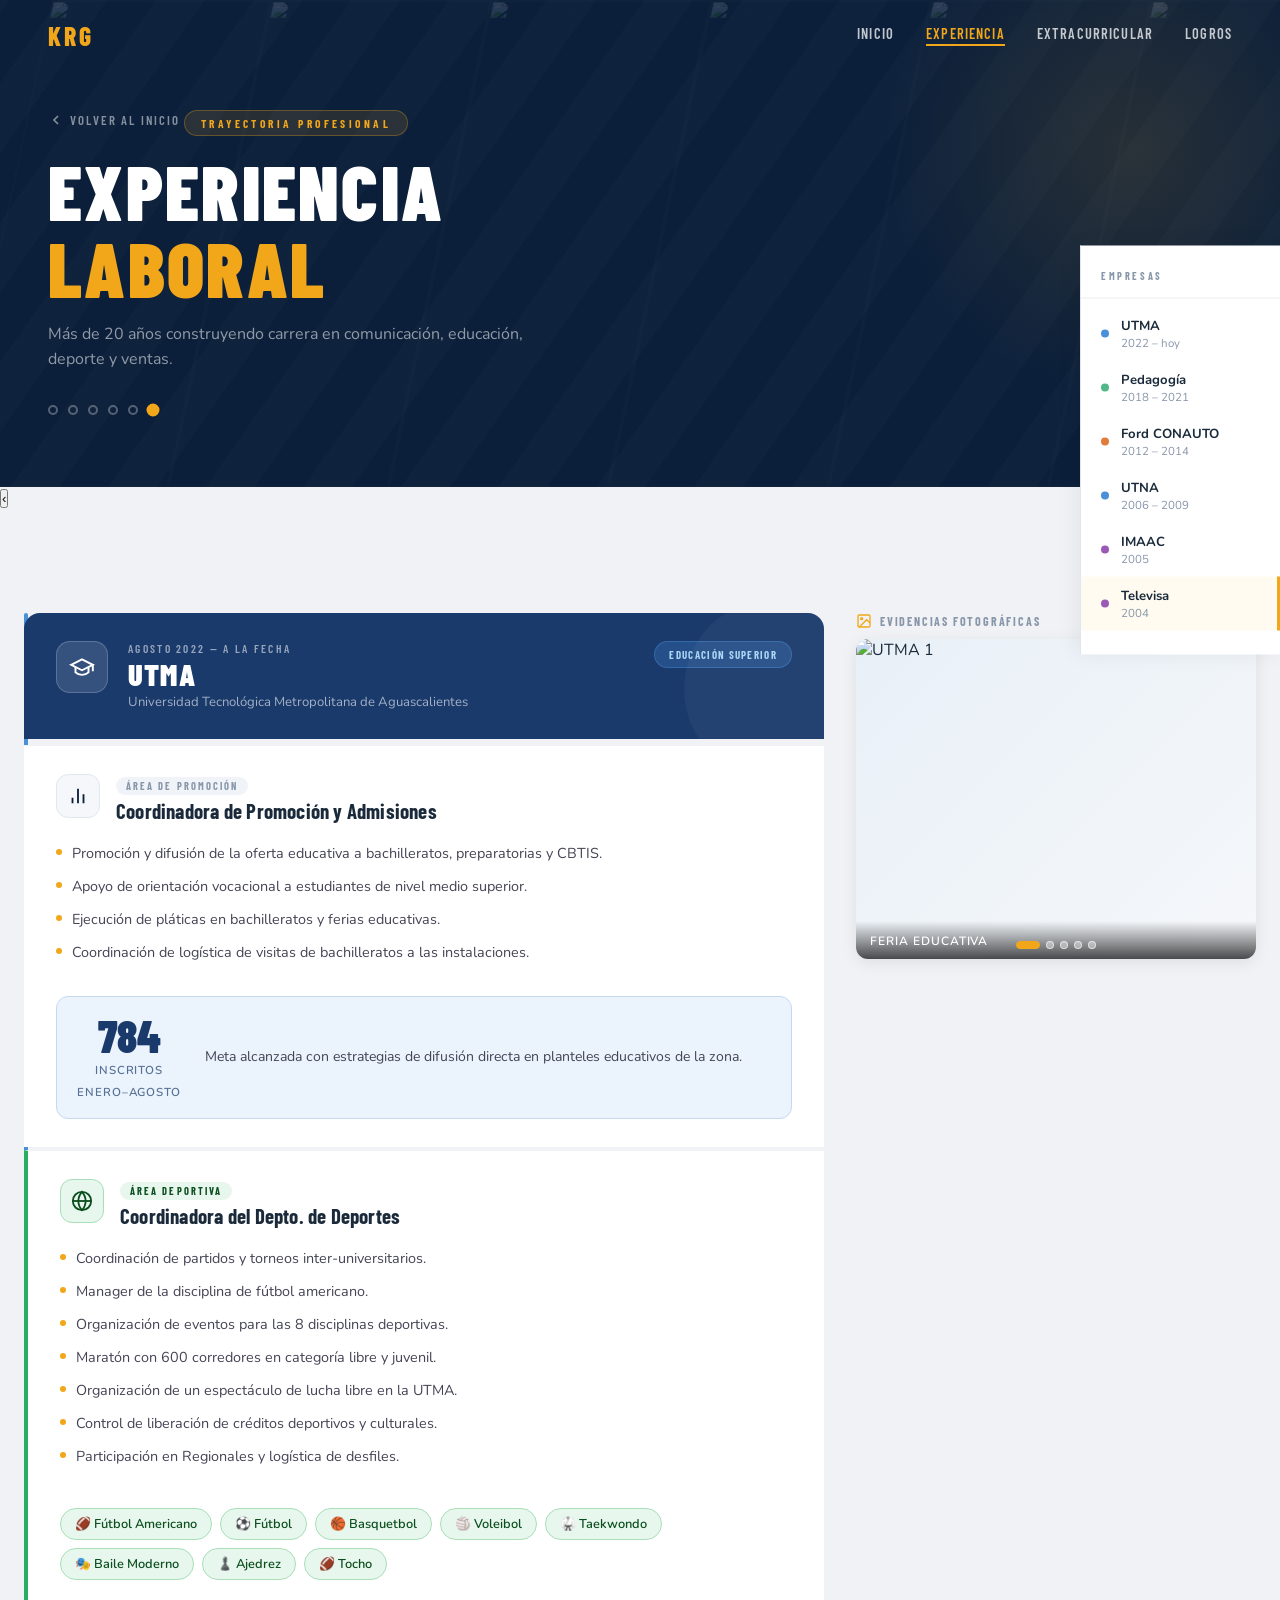
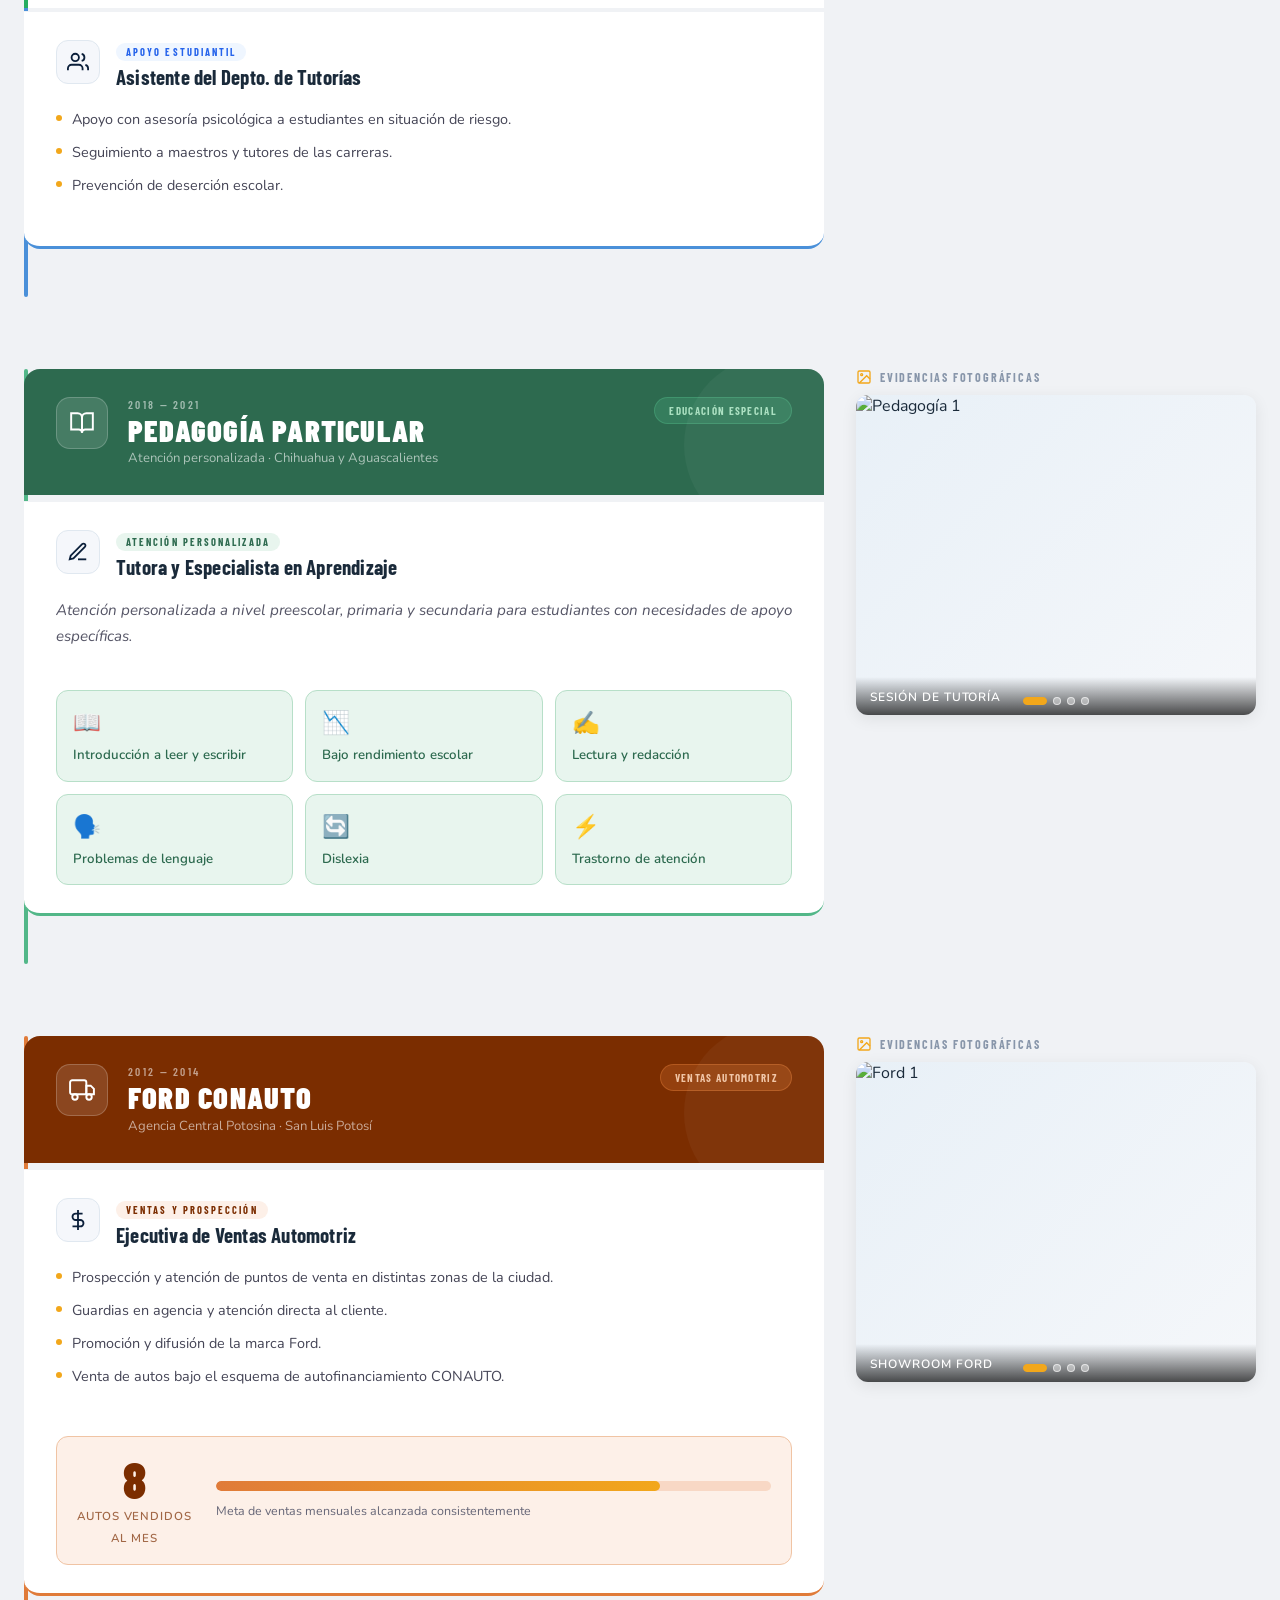
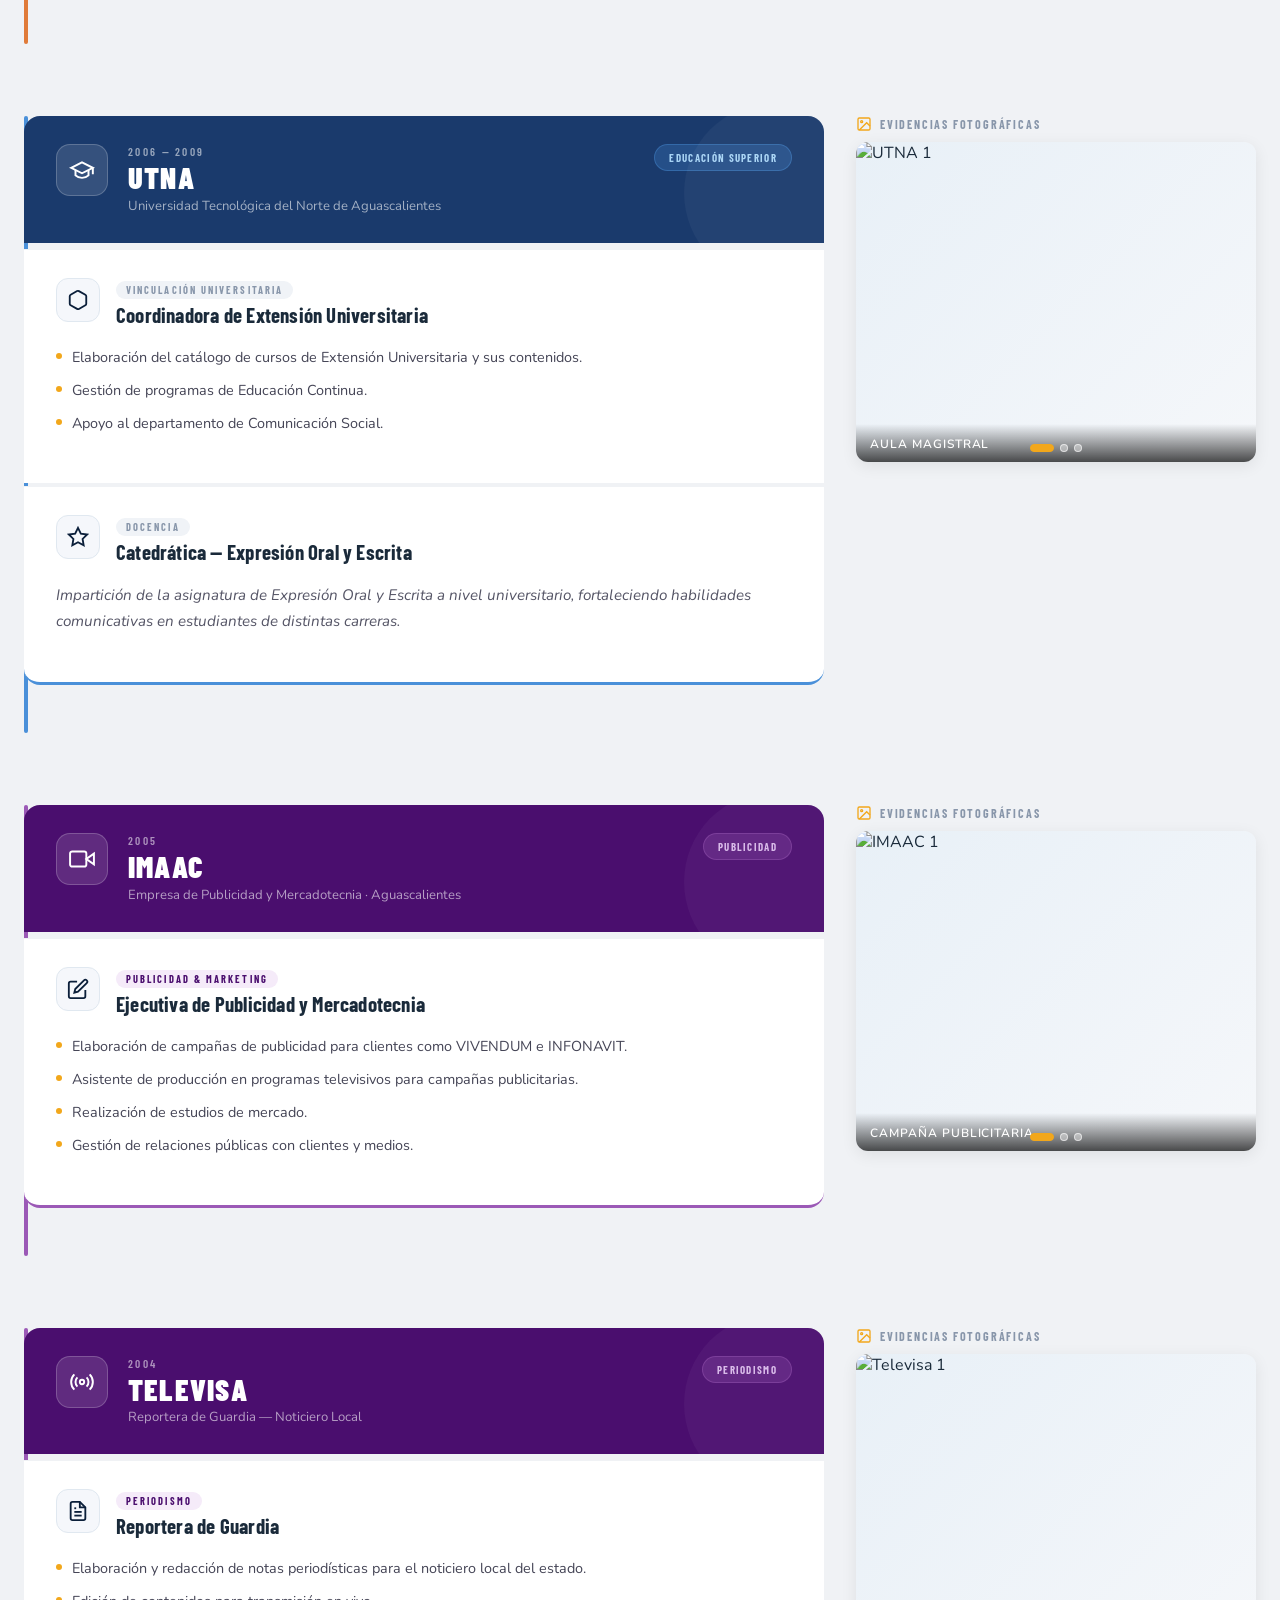
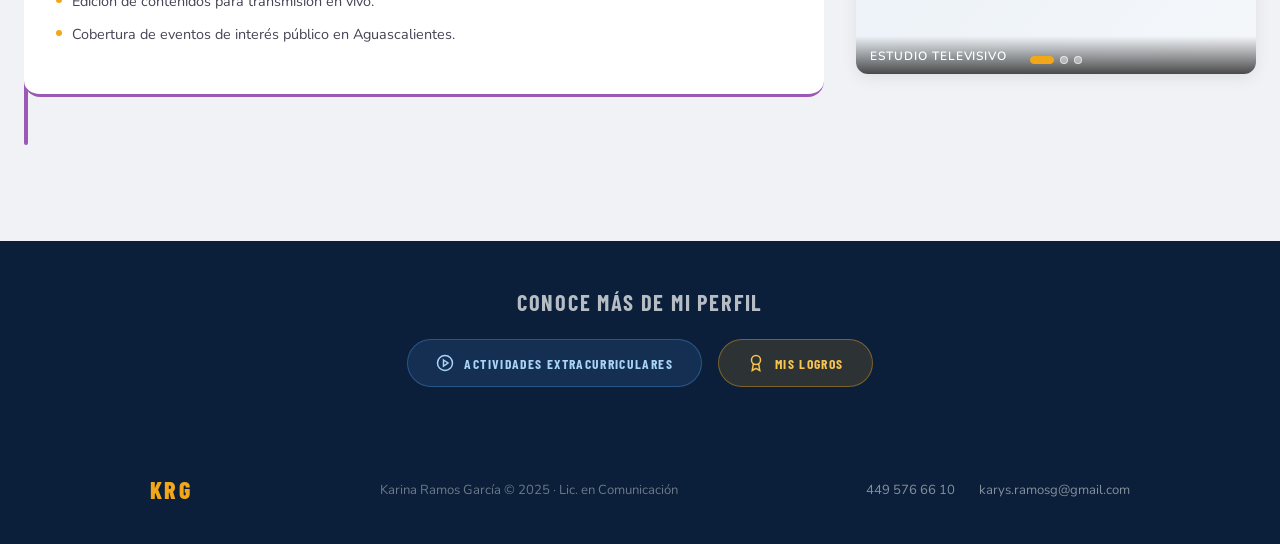
==== commit d18ffc03: "Update experiencia.html" ====
--- a/experiencia.html
+++ b/experiencia.html
@@ -71,8 +71,9 @@
     </div>
   </header>
 
-  <!-- TIMELINE LATERAL DERECHA -->
-  <aside class="timeline-nav" id="timelineNav">
+  <!-- TIMELINE LATERAL DERECHA — COLAPSABLE -->
+  <button class="timeline-toggle" id="timelineToggle" aria-label="Abrir/Cerrar navegación">‹</button>
+  <aside class="timeline-nav collapsed" id="timelineNav">
     <div class="tn-label">Empresas</div>
     <nav class="tn-links">
       <a href="#utma"      class="tn-item active" data-theme="university">
--- a/experiencia.css
+++ b/experiencia.css
@@ -1,57 +1,38 @@
 /* =========================================
-   EXPERIENCIA LABORAL — experiencia.css
+   EXPERIENCIA LABORAL — experiencia.css v3
+   Con carruseles de fotos y galería de fondo
    ========================================= */
 
 /* --- TEMAS DE COLOR POR ÁREA --- */
 :root {
-  /* Universidad */
   --univ-primary:  #1A3A6C;
   --univ-accent:   #4A90D9;
   --univ-light:    #EBF3FC;
   --univ-border:   #C5D9EF;
-
-  /* Pedagogía */
   --ped-primary:   #2D6A4F;
   --ped-accent:    #52B788;
   --ped-light:     #E8F5EE;
   --ped-border:    #B7DFC8;
-
-  /* Automotriz */
   --auto-primary:  #7B2D00;
   --auto-accent:   #E07B39;
   --auto-light:    #FDF0E8;
   --auto-border:   #F0C4A4;
-
-  /* Medios / Publicidad */
   --media-primary: #4A0E6E;
   --media-accent:  #9B59B6;
   --media-light:   #F5EBF9;
   --media-border:  #D7B8E8;
-
-  /* Deporte */
   --sport-primary: #0B4F1E;
   --sport-accent:  #27AE60;
   --sport-light:   #E8F7EE;
   --sport-border:  #A8DFB8;
 }
 
-/* =========================================
-   BODY & LAYOUT
-   ========================================= */
-.exp-page {
-  background: #F0F2F5;
-}
-
-/* Ajuste porque el nav de lado solo aplica aquí */
+.exp-page { background: #F0F2F5; }
+
 @media (min-width: 1100px) {
-  .exp-main {
-    margin-right: 220px;
-  }
-}
-
-/* =========================================
-   TOPBAR ACTIVO
-   ========================================= */
+  .exp-main { margin-right: 220px; }
+}
+
 .topbar .active {
   color: var(--gold) !important;
   border-bottom: 2px solid var(--gold);
@@ -107,7 +88,7 @@
 }
 
 /* =========================================
-   PAGE HERO
+   PAGE HERO CON GALERÍA DE FONDO
    ========================================= */
 .page-hero {
   position: relative;
@@ -117,6 +98,32 @@
 }
 
 .page-hero-bg { position: absolute; inset: 0; pointer-events: none; }
+
+.photo-band-wrapper {
+  position: absolute;
+  inset: 0;
+  overflow: hidden;
+  opacity: 0.14;
+  transform: skewX(-12deg);
+}
+
+.photo-band-track {
+  display: flex;
+  height: 100%;
+  animation: scrollPhotos 40s linear infinite;
+}
+
+@keyframes scrollPhotos {
+  0% { transform: translateX(0); }
+  100% { transform: translateX(-50%); }
+}
+
+.band-item {
+  flex: 0 0 220px;
+  height: 100%;
+  object-fit: cover;
+  border: 2px solid rgba(255,255,255,0.1);
+}
 
 .hero-stripes {
   position: absolute;
@@ -199,7 +206,6 @@
   margin-bottom: 32px;
 }
 
-/* Dots de sección */
 .section-dots {
   display: flex;
   gap: 10px;
@@ -212,15 +218,14 @@
   cursor: pointer;
   transition: all 0.3s;
 }
-.dot.active,
-.dot:hover {
+.dot.active, .dot:hover {
   background: var(--gold);
   border-color: var(--gold);
   transform: scale(1.3);
 }
 
 /* =========================================
-   TIMELINE NAV LATERAL
+   TIMELINE NAV LATERAL DERECHA
    ========================================= */
 .timeline-nav {
   display: none;
@@ -232,6 +237,7 @@
   z-index: 50;
   background: var(--white);
   border-left: 1px solid #e0e6ef;
+  border-right: none;
   padding: 24px 0;
   width: 200px;
   box-shadow: -4px 0 20px rgba(0,0,0,0.06);
@@ -297,7 +303,7 @@
    MAIN CONTENT
    ========================================= */
 .exp-main {
-  max-width: 900px;
+  max-width: 1400px;
   margin: 0 auto;
   padding: 48px 24px 80px;
   display: flex;
@@ -306,27 +312,176 @@
 }
 
 /* =========================================
-   SECCIONES POR EMPRESA
+   SECCIONES CON CARRUSEL
    ========================================= */
 .exp-section {
   position: relative;
   padding: 56px 0 0;
   margin-bottom: 16px;
-}
-
-/* Línea izquierda de color según tema */
+  display: grid;
+  grid-template-columns: 1fr 400px;
+  gap: 32px;
+  align-items: start;
+}
+
+@media (max-width: 1250px) {
+  .exp-section {
+    grid-template-columns: 1fr;
+    gap: 24px;
+  }
+}
+
 .exp-section::before {
   content: '';
   position: absolute;
-  left: -24px; top: 56px; bottom: 0;
+  left: 0; top: 56px; bottom: 0;
   width: 4px;
   border-radius: 4px;
+  grid-column: 1 / -1;
 }
 
 .exp-section[data-theme="university"]::before { background: var(--univ-accent); }
 .exp-section[data-theme="pedagogy"]::before   { background: var(--ped-accent); }
 .exp-section[data-theme="auto"]::before       { background: var(--auto-accent); }
 .exp-section[data-theme="media"]::before      { background: var(--media-accent); }
+
+.exp-section-content {
+  display: flex;
+  flex-direction: column;
+  gap: 3px;
+}
+
+/* =========================================
+   CARRUSEL DERECHO
+   ========================================= */
+.section-carousel {
+  display: flex;
+  flex-direction: column;
+  gap: 10px;
+  height: fit-content;
+  position: sticky;
+  top: 100px;
+}
+
+.carousel-label {
+  display: flex;
+  align-items: center;
+  gap: 8px;
+  font-family: var(--font-display);
+  font-size: 0.75rem;
+  font-weight: 700;
+  letter-spacing: 0.15em;
+  text-transform: uppercase;
+  color: var(--gray);
+}
+
+.carousel-label svg {
+  width: 16px;
+  color: var(--gold);
+}
+
+.carousel-track-wrap {
+  position: relative;
+  border-radius: 12px;
+  overflow: hidden;
+  height: 320px;
+  background: #f0f2f5;
+  box-shadow: 0 4px 16px rgba(0,0,0,0.08);
+}
+
+.carousel-track {
+  display: flex;
+  height: 100%;
+  transition: transform 0.5s cubic-bezier(0.22,1,0.36,1);
+}
+
+.carousel-slide {
+  flex: 0 0 100%;
+  width: 100%;
+  height: 100%;
+  position: relative;
+  overflow: hidden;
+  background: linear-gradient(135deg, #e8f0f7 0%, #f5f7fa 100%);
+  display: flex;
+  align-items: center;
+  justify-content: center;
+}
+
+.carousel-slide img {
+  width: 100%;
+  height: 100%;
+  object-fit: cover;
+  display: block;
+}
+
+.carousel-slide:not(:has(img[src])) {
+  font-size: 3rem;
+  color: #ddd;
+}
+
+.slide-caption {
+  position: absolute;
+  bottom: 0; left: 0; right: 0;
+  background: linear-gradient(180deg, transparent 0%, rgba(0,0,0,0.7) 100%);
+  color: white;
+  padding: 12px 14px 10px;
+  font-size: 0.75rem;
+  font-weight: 600;
+  letter-spacing: 0.08em;
+  text-transform: uppercase;
+}
+
+.carousel-controls {
+  position: absolute;
+  bottom: 10px;
+  left: 50%;
+  transform: translateX(-50%);
+  display: flex;
+  gap: 6px;
+  z-index: 10;
+}
+
+.carousel-dot {
+  width: 8px;
+  height: 8px;
+  border-radius: 50%;
+  background: rgba(255,255,255,0.4);
+  border: 1px solid rgba(255,255,255,0.6);
+  cursor: pointer;
+  transition: all 0.25s;
+}
+.carousel-dot.active {
+  background: var(--gold);
+  border-color: var(--gold);
+  width: 24px;
+  border-radius: 4px;
+}
+
+.carousel-arrow {
+  position: absolute;
+  top: 50%;
+  transform: translateY(-50%);
+  width: 36px;
+  height: 36px;
+  border-radius: 50%;
+  background: rgba(0,0,0,0.35);
+  border: none;
+  color: white;
+  cursor: pointer;
+  display: flex;
+  align-items: center;
+  justify-content: center;
+  z-index: 10;
+  transition: all 0.2s;
+  opacity: 0;
+  font-weight: 700;
+  font-size: 1.2rem;
+}
+.carousel-track-wrap:hover .carousel-arrow { opacity: 1; }
+.carousel-arrow:hover { background: rgba(0,0,0,0.55); }
+
+.carousel-arrow.prev { left: 8px; }
+.carousel-arrow.next { right: 8px; }
 
 /* =========================================
    COMPANY HEADER
@@ -347,7 +502,6 @@
 [data-theme="auto"]       .company-header { background: var(--auto-primary); }
 [data-theme="media"]      .company-header { background: var(--media-primary); }
 
-/* patrón decorativo en el header */
 .company-header::after {
   content: '';
   position: absolute;
@@ -518,11 +672,13 @@
   margin-top: 7px;
 }
 
-/* =========================================
-   PROMOCIÓN: estadística
-   ========================================= */
-.role-promo { border-left: 4px solid var(--univ-accent); }
-
+.role-body {
+  display: flex;
+  flex-direction: column;
+  gap: 12px;
+}
+
+/* Promoción estadística */
 .role-stat-row {
   display: flex;
   align-items: center;
@@ -556,9 +712,7 @@
   line-height: 1.6;
 }
 
-/* =========================================
-   DEPORTES: chips
-   ========================================= */
+/* Deportes */
 .role-sport { border-left: 4px solid var(--sport-accent); }
 
 .sports-chips {
@@ -582,9 +736,7 @@
 }
 .chip:hover { transform: scale(1.05); }
 
-/* =========================================
-   PEDAGOGÍA: grid de tarjetitas
-   ========================================= */
+/* Pedagogía */
 .ped-grid {
   display: grid;
   grid-template-columns: repeat(auto-fill, minmax(200px, 1fr));
@@ -609,9 +761,7 @@
 .ped-card:hover { transform: translateY(-3px); }
 .ped-icon { font-size: 1.4rem; }
 
-/* =========================================
-   AUTOMOTRIZ: KPI bar
-   ========================================= */
+/* Automotriz */
 .auto-stat-row {
   display: flex;
   align-items: center;
@@ -734,17 +884,23 @@
 /* =========================================
    RESPONSIVE
    ========================================= */
+@media (max-width: 1250px) {
+  .page-hero { padding: 90px 24px 56px; }
+  .exp-section { grid-template-columns: 1fr; }
+  .section-carousel { position: static; }
+}
+
 @media (max-width: 860px) {
-  .page-hero { padding: 90px 24px 56px; }
   .company-header { flex-wrap: wrap; gap: 14px; padding: 20px; }
   .company-badge { order: 3; }
   .role-block { padding: 20px; }
   .role-stat-row, .auto-stat-row { flex-direction: column; align-items: flex-start; }
   .menu-toggle { display: flex; }
   .topbar-links { display: none; }
+  .carousel-track-wrap { height: 280px; }
 }
 
 @media (max-width: 520px) {
   .ped-grid { grid-template-columns: 1fr 1fr; }
-  .chips { gap: 6px; }
-}
+  .carousel-track-wrap { height: 220px; }
+}
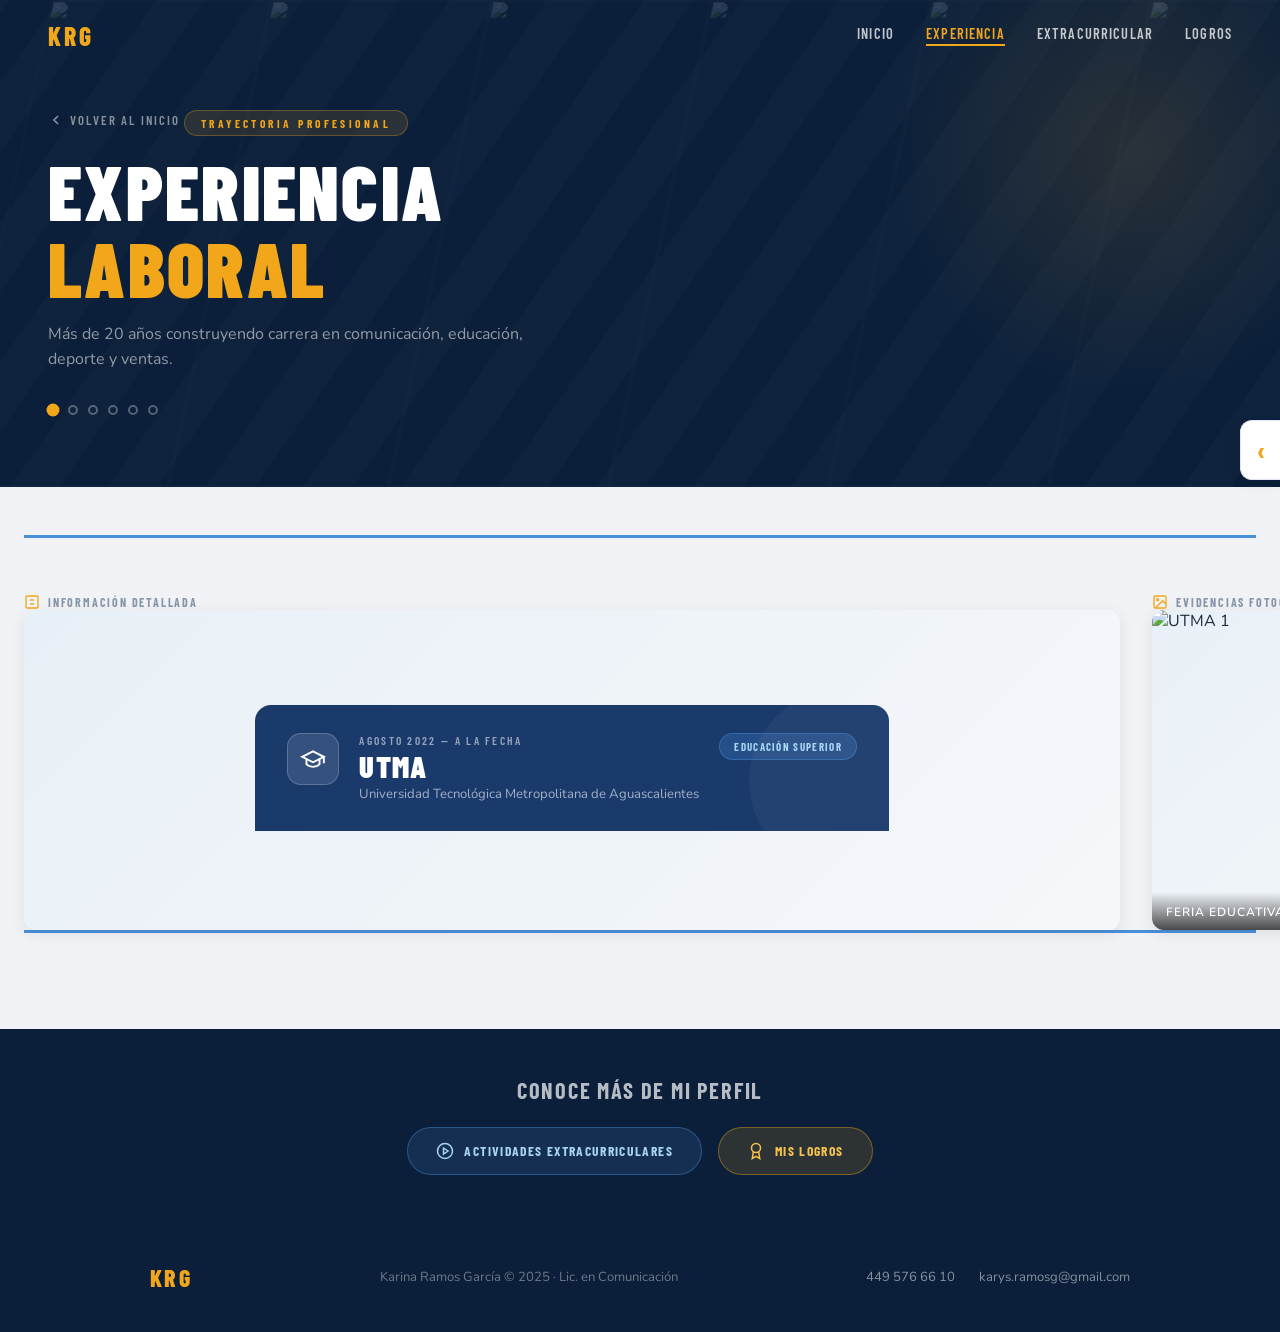
==== commit 6d86a8ce: "Update experiencia.html" ====
--- a/experiencia.html
+++ b/experiencia.html
@@ -34,18 +34,11 @@
     <a href="logros.html">Logros</a>
   </div>
 
-  <!-- PAGE HERO CON GALERÍA DE IMÁGENES EN FONDO -->
+  <!-- PAGE HERO -->
   <header class="page-hero exp-hero">
     <div class="page-hero-bg">
-      <!-- BANDA DIAGONAL CONTINUA DE IMÁGENES
-           Ruta: img/hero/ 
-           Archivos: hero-1.jpg, hero-2.jpg, hero-3.jpg, etc.
-           El JS duplica automáticamente para scroll infinito
-      -->
       <div class="photo-band-wrapper">
-        <div class="photo-band-track" id="photoBandTrack">
-          <!-- Los items se cargan automáticamente con JS -->
-        </div>
+        <div class="photo-band-track" id="photoBandTrack"></div>
       </div>
       <div class="hero-stripes"></div>
       <div class="hero-glow"></div>
@@ -59,7 +52,6 @@
       <div class="page-tag">Trayectoria profesional</div>
       <h1 class="page-title">Experiencia<br/><em>Laboral</em></h1>
       <p class="page-desc">Más de 20 años construyendo carrera en comunicación, educación, deporte y ventas.</p>
-      <!-- Indicadores de secciones -->
       <div class="section-dots">
         <button class="dot active" data-target="utma" title="UTMA"></button>
         <button class="dot" data-target="pedagogia" title="Pedagogía"></button>
@@ -71,7 +63,7 @@
     </div>
   </header>
 
-  <!-- TIMELINE LATERAL DERECHA — COLAPSABLE -->
+  <!-- TIMELINE TOGGLE -->
   <button class="timeline-toggle" id="timelineToggle" aria-label="Abrir/Cerrar navegación">‹</button>
   <aside class="timeline-nav collapsed" id="timelineNav">
     <div class="tn-label">Empresas</div>
@@ -103,131 +95,129 @@
     </nav>
   </aside>
 
-  <!-- CONTENIDO PRINCIPAL -->
+  <!-- MAIN CONTENT -->
   <main class="exp-main">
 
-    <!-- ══════════════════════════════════════
-         SECCIÓN 1: UTMA (3 sub-roles + Carrusel)
-    ══════════════════════════════════════ -->
+    <!-- ════════════════════════════════════
+         SECCIÓN: UTMA
+    ════════════════════════════════════ -->
     <section class="exp-section" id="utma" data-theme="university">
 
-      <!-- CONTENIDO IZQUIERDO -->
-      <div class="exp-section-content">
-
-        <!-- Encabezado de empresa -->
-        <div class="company-header">
-          <div class="company-icon university-icon">
-            <svg viewBox="0 0 24 24" fill="none" stroke="currentColor" stroke-width="1.8">
-              <path d="M22 10v6M2 10l10-5 10 5-10 5z"/>
-              <path d="M6 12v5c3 3 9 3 12 0v-5"/>
-            </svg>
+      <!-- CARRUSEL IZQUIERDO: INFO -->
+      <div class="section-carousel-info reveal">
+        <div class="carousel-label">
+          <svg viewBox="0 0 24 24" fill="none" stroke="currentColor" stroke-width="2"><rect x="3" y="3" width="18" height="18" rx="2"/><line x1="9" y1="9" x2="15" y2="9"/><line x1="9" y1="15" x2="15" y2="15"/></svg>
+          Información detallada
+        </div>
+        <div class="carousel-track-wrap info-wrap">
+          <div class="carousel-track" id="carousel-info-utma">
+            <!-- Slide 1: Header -->
+            <div class="carousel-slide info-slide">
+              <div class="company-header">
+                <div class="company-icon university-icon">
+                  <svg viewBox="0 0 24 24" fill="none" stroke="currentColor" stroke-width="1.8">
+                    <path d="M22 10v6M2 10l10-5 10 5-10 5z"/>
+                    <path d="M6 12v5c3 3 9 3 12 0v-5"/>
+                  </svg>
+                </div>
+                <div class="company-meta">
+                  <span class="company-period">Agosto 2022 — A la fecha</span>
+                  <h2 class="company-name">UTMA</h2>
+                  <p class="company-full">Universidad Tecnológica Metropolitana de Aguascalientes</p>
+                </div>
+                <div class="company-badge university-badge">Educación Superior</div>
+              </div>
+            </div>
+            <!-- Slide 2: Promoción -->
+            <div class="carousel-slide info-slide">
+              <div class="role-block role-promo">
+                <div class="role-header">
+                  <div class="role-icon">
+                    <svg viewBox="0 0 24 24" fill="none" stroke="currentColor" stroke-width="2"><path d="M18 20V10M12 20V4M6 20v-6"/></svg>
+                  </div>
+                  <div>
+                    <span class="role-tag">Área de Promoción</span>
+                    <h3 class="role-title">Coordinadora de Promoción y Admisiones</h3>
+                  </div>
+                </div>
+                <div class="role-body">
+                  <ul class="role-list">
+                    <li>Promoción y difusión de la oferta educativa a bachilleratos, preparatorias y CBTIS.</li>
+                    <li>Apoyo de orientación vocacional a estudiantes de nivel medio superior.</li>
+                    <li>Ejecución de pláticas en bachilleratos y ferias educativas.</li>
+                    <li>Coordinación de logística de visitas de bachilleratos a las instalaciones.</li>
+                  </ul>
+                  <div class="role-stat-row">
+                    <div class="role-stat promo-stat">
+                      <span class="stat-num">~800</span>
+                      <span class="stat-label">Inscritos<br/>Enero–Agosto</span>
+                    </div>
+                    <div class="role-stat-desc">Meta alcanzada con estrategias de difusión directa en planteles educativos de la zona.</div>
+                  </div>
+                </div>
+              </div>
+            </div>
+            <!-- Slide 3: Deportes -->
+            <div class="carousel-slide info-slide">
+              <div class="role-block role-sport">
+                <div class="role-header">
+                  <div class="role-icon sport-icon">
+                    <svg viewBox="0 0 24 24" fill="none" stroke="currentColor" stroke-width="2"><circle cx="12" cy="12" r="10"/><path d="M12 2a15.3 15.3 0 0 1 4 10 15.3 15.3 0 0 1-4 10 15.3 15.3 0 0 1-4-10 15.3 15.3 0 0 1 4-10z"/><path d="M2 12h20"/></svg>
+                  </div>
+                  <div>
+                    <span class="role-tag sport-tag">Área Deportiva</span>
+                    <h3 class="role-title">Coordinadora del Depto. de Deportes</h3>
+                  </div>
+                </div>
+                <div class="role-body">
+                  <ul class="role-list">
+                    <li>Coordinación de partidos y torneos inter-universitarios.</li>
+                    <li>Manager de la disciplina de fútbol americano.</li>
+                    <li>Organización de eventos para las 8 disciplinas deportivas.</li>
+                    <li>Maratón con 600 corredores en categoría libre y juvenil.</li>
+                    <li>Control de liberación de créditos deportivos y culturales.</li>
+                  </ul>
+                  <div class="sports-chips">
+                    <span class="chip">🏈 Fútbol Americano</span>
+                    <span class="chip">⚽ Fútbol</span>
+                    <span class="chip">🏀 Basquetbol</span>
+                    <span class="chip">🏐 Voleibol</span>
+                    <span class="chip">🥋 Taekwondo</span>
+                    <span class="chip">🎭 Baile Moderno</span>
+                    <span class="chip">♟️ Ajedrez</span>
+                  </div>
+                </div>
+              </div>
+            </div>
+            <!-- Slide 4: Tutorías -->
+            <div class="carousel-slide info-slide">
+              <div class="role-block role-tutoria">
+                <div class="role-header">
+                  <div class="role-icon">
+                    <svg viewBox="0 0 24 24" fill="none" stroke="currentColor" stroke-width="2"><path d="M17 21v-2a4 4 0 0 0-4-4H5a4 4 0 0 0-4 4v2"/><circle cx="9" cy="7" r="4"/><path d="M23 21v-2a4 4 0 0 0-3-3.87"/><path d="M16 3.13a4 4 0 0 1 0 7.75"/></svg>
+                  </div>
+                  <div>
+                    <span class="role-tag tut-tag">Apoyo Estudiantil</span>
+                    <h3 class="role-title">Asistente del Depto. de Tutorías</h3>
+                  </div>
+                </div>
+                <div class="role-body">
+                  <ul class="role-list">
+                    <li>Apoyo con asesoría psicológica a estudiantes en situación de riesgo.</li>
+                    <li>Seguimiento a maestros y tutores de las carreras.</li>
+                    <li>Prevención de deserción escolar.</li>
+                  </ul>
+                </div>
+              </div>
+            </div>
           </div>
-          <div class="company-meta">
-            <span class="company-period">Agosto 2022 — A la fecha</span>
-            <h2 class="company-name">UTMA</h2>
-            <p class="company-full">Universidad Tecnológica Metropolitana de Aguascalientes</p>
-          </div>
-          <div class="company-badge university-badge">Educación Superior</div>
-        </div>
-
-        <!-- SUB-ROL: Promoción y Admisiones -->
-        <div class="role-block role-promo reveal">
-          <div class="role-header">
-            <div class="role-icon">
-              <svg viewBox="0 0 24 24" fill="none" stroke="currentColor" stroke-width="2">
-                <path d="M18 20V10M12 20V4M6 20v-6"/>
-              </svg>
-            </div>
-            <div>
-              <span class="role-tag">Área de Promoción</span>
-              <h3 class="role-title">Coordinadora de Promoción y Admisiones</h3>
-            </div>
-          </div>
-          <div class="role-body">
-            <ul class="role-list">
-              <li>Promoción y difusión de la oferta educativa a bachilleratos, preparatorias y CBTIS.</li>
-              <li>Apoyo de orientación vocacional a estudiantes de nivel medio superior.</li>
-              <li>Ejecución de pláticas en bachilleratos y ferias educativas.</li>
-              <li>Coordinación de logística de visitas de bachilleratos a las instalaciones.</li>
-            </ul>
-            <div class="role-stat-row">
-              <div class="role-stat promo-stat">
-                <span class="stat-num">~800</span>
-                <span class="stat-label">Inscritos<br/>Enero–Agosto</span>
-              </div>
-              <div class="role-stat-desc">
-                Meta alcanzada con estrategias de difusión directa en planteles educativos de la zona.
-              </div>
-            </div>
-          </div>
-        </div>
-
-        <!-- SUB-ROL: Deportes -->
-        <div class="role-block role-sport reveal">
-          <div class="role-header">
-            <div class="role-icon sport-icon">
-              <svg viewBox="0 0 24 24" fill="none" stroke="currentColor" stroke-width="2">
-                <circle cx="12" cy="12" r="10"/>
-                <path d="M12 2a15.3 15.3 0 0 1 4 10 15.3 15.3 0 0 1-4 10 15.3 15.3 0 0 1-4-10 15.3 15.3 0 0 1 4-10z"/>
-                <path d="M2 12h20"/>
-              </svg>
-            </div>
-            <div>
-              <span class="role-tag sport-tag">Área Deportiva</span>
-              <h3 class="role-title">Coordinadora del Depto. de Deportes</h3>
-            </div>
-          </div>
-          <div class="role-body">
-            <ul class="role-list">
-              <li>Coordinación de partidos y torneos inter-universitarios.</li>
-              <li>Manager de la disciplina de fútbol americano.</li>
-              <li>Organización de eventos para las 8 disciplinas deportivas.</li>
-              <li>Maratón con 600 corredores en categoría libre y juvenil.</li>
-              <li>Organización de un espectáculo de lucha libre en la UTMA.</li>
-              <li>Control de liberación de créditos deportivos y culturales.</li>
-              <li>Participación en Regionales y logística de desfiles.</li>
-            </ul>
-            <div class="sports-chips">
-              <span class="chip">🏈 Fútbol Americano</span>
-              <span class="chip">⚽ Fútbol</span>
-              <span class="chip">🏀 Basquetbol</span>
-              <span class="chip">🏐 Voleibol</span>
-              <span class="chip">🥋 Taekwondo</span>
-              <span class="chip">🎭 Baile Moderno</span>
-              <span class="chip">♟️ Ajedrez</span>
-              <span class="chip">🏈 Tocho</span>
-            </div>
-          </div>
-        </div>
-
-        <!-- SUB-ROL: Tutorías -->
-        <div class="role-block role-tutoria reveal">
-          <div class="role-header">
-            <div class="role-icon">
-              <svg viewBox="0 0 24 24" fill="none" stroke="currentColor" stroke-width="2">
-                <path d="M17 21v-2a4 4 0 0 0-4-4H5a4 4 0 0 0-4 4v2"/>
-                <circle cx="9" cy="7" r="4"/>
-                <path d="M23 21v-2a4 4 0 0 0-3-3.87"/>
-                <path d="M16 3.13a4 4 0 0 1 0 7.75"/>
-              </svg>
-            </div>
-            <div>
-              <span class="role-tag tut-tag">Apoyo Estudiantil</span>
-              <h3 class="role-title">Asistente del Depto. de Tutorías</h3>
-            </div>
-          </div>
-          <div class="role-body">
-            <ul class="role-list">
-              <li>Apoyo con asesoría psicológica a estudiantes en situación de riesgo.</li>
-              <li>Seguimiento a maestros y tutores de las carreras.</li>
-              <li>Prevención de deserción escolar.</li>
-            </ul>
-          </div>
-        </div>
-
-      </div>
-
-      <!-- CARRUSEL DERECHO — Carpeta: img/utma/ -->
+          <button class="carousel-arrow prev" onclick="moveCarouselInfo(this, -1)">❮</button>
+          <button class="carousel-arrow next" onclick="moveCarouselInfo(this, 1)">❯</button>
+          <div class="carousel-controls" id="carousel-info-utma-dots"></div>
+        </div>
+      </div>
+
+      <!-- CARRUSEL DERECHO: FOTOS -->
       <div class="section-carousel reveal">
         <div class="carousel-label">
           <svg viewBox="0 0 24 24" fill="none" stroke="currentColor" stroke-width="2"><rect x="3" y="3" width="18" height="18" rx="2"/><circle cx="8.5" cy="8.5" r="1.5"/><polyline points="21 15 16 10 5 21"/></svg>
@@ -249,378 +239,13 @@
 
     </section>
 
-    <!-- ══════════════════════════════════════
-         SECCIÓN 2: PEDAGOGÍA PARTICULAR + Carrusel
-    ══════════════════════════════════════ -->
-    <section class="exp-section" id="pedagogia" data-theme="pedagogy">
-
-      <div class="exp-section-content">
-
-        <div class="company-header">
-          <div class="company-icon pedagogy-icon">
-            <svg viewBox="0 0 24 24" fill="none" stroke="currentColor" stroke-width="1.8">
-              <path d="M2 3h6a4 4 0 0 1 4 4v14a3 3 0 0 0-3-3H2z"/>
-              <path d="M22 3h-6a4 4 0 0 0-4 4v14a3 3 0 0 1 3-3h7z"/>
-            </svg>
-          </div>
-          <div class="company-meta">
-            <span class="company-period">2018 — 2021</span>
-            <h2 class="company-name">Pedagogía Particular</h2>
-            <p class="company-full">Atención personalizada · Chihuahua y Aguascalientes</p>
-          </div>
-          <div class="company-badge pedagogy-badge">Educación Especial</div>
-        </div>
-
-        <div class="role-block reveal">
-          <div class="role-header">
-            <div class="role-icon">
-              <svg viewBox="0 0 24 24" fill="none" stroke="currentColor" stroke-width="2">
-                <path d="M12 20h9"/><path d="M16.5 3.5a2.121 2.121 0 0 1 3 3L7 19l-4 1 1-4L16.5 3.5z"/>
-              </svg>
-            </div>
-            <div>
-              <span class="role-tag pedagogy-tag">Atención personalizada</span>
-              <h3 class="role-title">Tutora y Especialista en Aprendizaje</h3>
-            </div>
-          </div>
-          <div class="role-body">
-            <p class="role-intro">Atención personalizada a nivel preescolar, primaria y secundaria para estudiantes con necesidades de apoyo específicas.</p>
-            <div class="ped-grid">
-              <div class="ped-card"><span class="ped-icon">📖</span><span>Introducción a leer y escribir</span></div>
-              <div class="ped-card"><span class="ped-icon">📉</span><span>Bajo rendimiento escolar</span></div>
-              <div class="ped-card"><span class="ped-icon">✍️</span><span>Lectura y redacción</span></div>
-              <div class="ped-card"><span class="ped-icon">🗣️</span><span>Problemas de lenguaje</span></div>
-              <div class="ped-card"><span class="ped-icon">🔄</span><span>Dislexia</span></div>
-              <div class="ped-card"><span class="ped-icon">⚡</span><span>Trastorno de atención</span></div>
-            </div>
-          </div>
-        </div>
-
-      </div>
-
-      <!-- CARRUSEL DERECHO — Carpeta: img/pedagogia/ -->
-      <div class="section-carousel reveal">
-        <div class="carousel-label">
-          <svg viewBox="0 0 24 24" fill="none" stroke="currentColor" stroke-width="2"><rect x="3" y="3" width="18" height="18" rx="2"/><circle cx="8.5" cy="8.5" r="1.5"/><polyline points="21 15 16 10 5 21"/></svg>
-          Evidencias fotográficas
-        </div>
-        <div class="carousel-track-wrap">
-          <div class="carousel-track" id="carousel-pedagogia">
-            <div class="carousel-slide"><img src="img/pedagogia/foto-1.jpg" alt="Pedagogía 1" /><span class="slide-caption">Sesión de tutoría</span></div>
-            <div class="carousel-slide"><img src="img/pedagogia/foto-2.jpg" alt="Pedagogía 2" /><span class="slide-caption">Material educativo</span></div>
-            <div class="carousel-slide"><img src="img/pedagogia/foto-3.jpg" alt="Pedagogía 3" /><span class="slide-caption">Actividad lúdica</span></div>
-            <div class="carousel-slide"><img src="img/pedagogia/foto-4.jpg" alt="Pedagogía 4" /><span class="slide-caption">Evaluación</span></div>
-          </div>
-          <button class="carousel-arrow prev" onclick="moveCarousel(this, -1)">❮</button>
-          <button class="carousel-arrow next" onclick="moveCarousel(this, 1)">❯</button>
-          <div class="carousel-controls" id="carousel-pedagogia-dots"></div>
-        </div>
-      </div>
-
-    </section>
-
-    <!-- ══════════════════════════════════════
-         SECCIÓN 3: FORD CONAUTO + Carrusel
-    ══════════════════════════════════════ -->
-    <section class="exp-section" id="ford" data-theme="auto">
-
-      <div class="exp-section-content">
-
-        <div class="company-header">
-          <div class="company-icon auto-icon">
-            <svg viewBox="0 0 24 24" fill="none" stroke="currentColor" stroke-width="1.8">
-              <rect x="1" y="3" width="15" height="13" rx="2"/>
-              <path d="M16 8h4l3 3v5h-7V8z"/>
-              <circle cx="5.5" cy="18.5" r="2.5"/>
-              <circle cx="18.5" cy="18.5" r="2.5"/>
-            </svg>
-          </div>
-          <div class="company-meta">
-            <span class="company-period">2012 — 2014</span>
-            <h2 class="company-name">Ford CONAUTO</h2>
-            <p class="company-full">Agencia Central Potosina · San Luis Potosí</p>
-          </div>
-          <div class="company-badge auto-badge">Ventas Automotriz</div>
-        </div>
-
-        <div class="role-block reveal">
-          <div class="role-header">
-            <div class="role-icon">
-              <svg viewBox="0 0 24 24" fill="none" stroke="currentColor" stroke-width="2">
-                <line x1="12" y1="1" x2="12" y2="23"/><path d="M17 5H9.5a3.5 3.5 0 0 0 0 7h5a3.5 3.5 0 0 1 0 7H6"/>
-              </svg>
-            </div>
-            <div>
-              <span class="role-tag auto-tag">Ventas y Prospección</span>
-              <h3 class="role-title">Ejecutiva de Ventas Automotriz</h3>
-            </div>
-          </div>
-          <div class="role-body">
-            <ul class="role-list">
-              <li>Prospección y atención de puntos de venta en distintas zonas de la ciudad.</li>
-              <li>Guardias en agencia y atención directa al cliente.</li>
-              <li>Promoción y difusión de la marca Ford.</li>
-              <li>Venta de autos bajo el esquema de autofinanciamiento CONAUTO.</li>
-            </ul>
-            <div class="auto-stat-row">
-              <div class="auto-kpi">
-                <span class="kpi-num">8</span>
-                <span class="kpi-label">Autos vendidos<br/>al mes</span>
-              </div>
-              <div class="kpi-bar-wrap">
-                <div class="kpi-bar">
-                  <div class="kpi-fill" style="--fill: 80%"></div>
-                </div>
-                <small>Meta de ventas mensuales alcanzada consistentemente</small>
-              </div>
-            </div>
-          </div>
-        </div>
-
-      </div>
-
-      <!-- CARRUSEL DERECHO — Carpeta: img/ford/ -->
-      <div class="section-carousel reveal">
-        <div class="carousel-label">
-          <svg viewBox="0 0 24 24" fill="none" stroke="currentColor" stroke-width="2"><rect x="3" y="3" width="18" height="18" rx="2"/><circle cx="8.5" cy="8.5" r="1.5"/><polyline points="21 15 16 10 5 21"/></svg>
-          Evidencias fotográficas
-        </div>
-        <div class="carousel-track-wrap">
-          <div class="carousel-track" id="carousel-ford">
-            <div class="carousel-slide"><img src="img/ford/foto-1.jpg" alt="Ford 1" /><span class="slide-caption">Showroom Ford</span></div>
-            <div class="carousel-slide"><img src="img/ford/foto-2.jpg" alt="Ford 2" /><span class="slide-caption">Presentación vehículos</span></div>
-            <div class="carousel-slide"><img src="img/ford/foto-3.jpg" alt="Ford 3" /><span class="slide-caption">Evento de ventas</span></div>
-            <div class="carousel-slide"><img src="img/ford/foto-4.jpg" alt="Ford 4" /><span class="slide-caption">Capacitación CONAUTO</span></div>
-          </div>
-          <button class="carousel-arrow prev" onclick="moveCarousel(this, -1)">❮</button>
-          <button class="carousel-arrow next" onclick="moveCarousel(this, 1)">❯</button>
-          <div class="carousel-controls" id="carousel-ford-dots"></div>
-        </div>
-      </div>
-
-    </section>
-
-    <!-- ══════════════════════════════════════
-         SECCIÓN 4: UTNA + Carrusel
-    ══════════════════════════════════════ -->
-    <section class="exp-section" id="utna" data-theme="university">
-
-      <div class="exp-section-content">
-
-        <div class="company-header">
-          <div class="company-icon university-icon">
-            <svg viewBox="0 0 24 24" fill="none" stroke="currentColor" stroke-width="1.8">
-              <path d="M22 10v6M2 10l10-5 10 5-10 5z"/>
-              <path d="M6 12v5c3 3 9 3 12 0v-5"/>
-            </svg>
-          </div>
-          <div class="company-meta">
-            <span class="company-period">2006 — 2009</span>
-            <h2 class="company-name">UTNA</h2>
-            <p class="company-full">Universidad Tecnológica del Norte de Aguascalientes</p>
-          </div>
-          <div class="company-badge university-badge">Educación Superior</div>
-        </div>
-
-        <div class="role-block reveal">
-          <div class="role-header">
-            <div class="role-icon">
-              <svg viewBox="0 0 24 24" fill="none" stroke="currentColor" stroke-width="2">
-                <path d="M21 16V8a2 2 0 0 0-1-1.73l-7-4a2 2 0 0 0-2 0l-7 4A2 2 0 0 0 3 8v8a2 2 0 0 0 1 1.73l7 4a2 2 0 0 0 2 0l7-4A2 2 0 0 0 21 16z"/>
-              </svg>
-            </div>
-            <div>
-              <span class="role-tag">Vinculación Universitaria</span>
-              <h3 class="role-title">Coordinadora de Extensión Universitaria</h3>
-            </div>
-          </div>
-          <div class="role-body">
-            <ul class="role-list">
-              <li>Elaboración del catálogo de cursos de Extensión Universitaria y sus contenidos.</li>
-              <li>Gestión de programas de Educación Continua.</li>
-              <li>Apoyo al departamento de Comunicación Social.</li>
-            </ul>
-          </div>
-        </div>
-
-        <div class="role-block reveal">
-          <div class="role-header">
-            <div class="role-icon">
-              <svg viewBox="0 0 24 24" fill="none" stroke="currentColor" stroke-width="2">
-                <polygon points="12 2 15.09 8.26 22 9.27 17 14.14 18.18 21.02 12 17.77 5.82 21.02 7 14.14 2 9.27 8.91 8.26 12 2"/>
-              </svg>
-            </div>
-            <div>
-              <span class="role-tag">Docencia</span>
-              <h3 class="role-title">Catedrática — Expresión Oral y Escrita</h3>
-            </div>
-          </div>
-          <div class="role-body">
-            <p class="role-intro">Impartición de la asignatura de Expresión Oral y Escrita a nivel universitario, fortaleciendo habilidades comunicativas en estudiantes de distintas carreras.</p>
-          </div>
-        </div>
-
-      </div>
-
-      <!-- CARRUSEL DERECHO — Carpeta: img/utna/ -->
-      <div class="section-carousel reveal">
-        <div class="carousel-label">
-          <svg viewBox="0 0 24 24" fill="none" stroke="currentColor" stroke-width="2"><rect x="3" y="3" width="18" height="18" rx="2"/><circle cx="8.5" cy="8.5" r="1.5"/><polyline points="21 15 16 10 5 21"/></svg>
-          Evidencias fotográficas
-        </div>
-        <div class="carousel-track-wrap">
-          <div class="carousel-track" id="carousel-utna">
-            <div class="carousel-slide"><img src="img/utna/foto-1.jpg" alt="UTNA 1" /><span class="slide-caption">Aula magistral</span></div>
-            <div class="carousel-slide"><img src="img/utna/foto-2.jpg" alt="UTNA 2" /><span class="slide-caption">Extensión universitaria</span></div>
-            <div class="carousel-slide"><img src="img/utna/foto-3.jpg" alt="UTNA 3" /><span class="slide-caption">Comunicación social</span></div>
-          </div>
-          <button class="carousel-arrow prev" onclick="moveCarousel(this, -1)">❮</button>
-          <button class="carousel-arrow next" onclick="moveCarousel(this, 1)">❯</button>
-          <div class="carousel-controls" id="carousel-utna-dots"></div>
-        </div>
-      </div>
-
-    </section>
-
-    <!-- ══════════════════════════════════════
-         SECCIÓN 5: IMAAC + Carrusel
-    ══════════════════════════════════════ -->
-    <section class="exp-section" id="imaac" data-theme="media">
-
-      <div class="exp-section-content">
-
-        <div class="company-header">
-          <div class="company-icon media-icon">
-            <svg viewBox="0 0 24 24" fill="none" stroke="currentColor" stroke-width="1.8">
-              <polygon points="23 7 16 12 23 17 23 7"/>
-              <rect x="1" y="5" width="15" height="14" rx="2" ry="2"/>
-            </svg>
-          </div>
-          <div class="company-meta">
-            <span class="company-period">2005</span>
-            <h2 class="company-name">IMAAC</h2>
-            <p class="company-full">Empresa de Publicidad y Mercadotecnia · Aguascalientes</p>
-          </div>
-          <div class="company-badge media-badge">Publicidad</div>
-        </div>
-
-        <div class="role-block reveal">
-          <div class="role-header">
-            <div class="role-icon">
-              <svg viewBox="0 0 24 24" fill="none" stroke="currentColor" stroke-width="2">
-                <path d="M11 4H4a2 2 0 0 0-2 2v14a2 2 0 0 0 2 2h14a2 2 0 0 0 2-2v-7"/>
-                <path d="M18.5 2.5a2.121 2.121 0 0 1 3 3L12 15l-4 1 1-4 9.5-9.5z"/>
-              </svg>
-            </div>
-            <div>
-              <span class="role-tag media-tag">Publicidad & Marketing</span>
-              <h3 class="role-title">Ejecutiva de Publicidad y Mercadotecnia</h3>
-            </div>
-          </div>
-          <div class="role-body">
-            <ul class="role-list">
-              <li>Elaboración de campañas de publicidad para clientes como VIVENDUM e INFONAVIT.</li>
-              <li>Asistente de producción en programas televisivos para campañas publicitarias.</li>
-              <li>Realización de estudios de mercado.</li>
-              <li>Gestión de relaciones públicas con clientes y medios.</li>
-            </ul>
-          </div>
-        </div>
-
-      </div>
-
-      <!-- CARRUSEL DERECHO — Carpeta: img/imaac/ -->
-      <div class="section-carousel reveal">
-        <div class="carousel-label">
-          <svg viewBox="0 0 24 24" fill="none" stroke="currentColor" stroke-width="2"><rect x="3" y="3" width="18" height="18" rx="2"/><circle cx="8.5" cy="8.5" r="1.5"/><polyline points="21 15 16 10 5 21"/></svg>
-          Evidencias fotográficas
-        </div>
-        <div class="carousel-track-wrap">
-          <div class="carousel-track" id="carousel-imaac">
-            <div class="carousel-slide"><img src="img/imaac/foto-1.jpg" alt="IMAAC 1" /><span class="slide-caption">Campaña publicitaria</span></div>
-            <div class="carousel-slide"><img src="img/imaac/foto-2.jpg" alt="IMAAC 2" /><span class="slide-caption">Producción TV</span></div>
-            <div class="carousel-slide"><img src="img/imaac/foto-3.jpg" alt="IMAAC 3" /><span class="slide-caption">Equipo creativo</span></div>
-          </div>
-          <button class="carousel-arrow prev" onclick="moveCarousel(this, -1)">❮</button>
-          <button class="carousel-arrow next" onclick="moveCarousel(this, 1)">❯</button>
-          <div class="carousel-controls" id="carousel-imaac-dots"></div>
-        </div>
-      </div>
-
-    </section>
-
-    <!-- ══════════════════════════════════════
-         SECCIÓN 6: TELEVISA + Carrusel
-    ══════════════════════════════════════ -->
-    <section class="exp-section" id="televisa" data-theme="media">
-
-      <div class="exp-section-content">
-
-        <div class="company-header">
-          <div class="company-icon media-icon">
-            <svg viewBox="0 0 24 24" fill="none" stroke="currentColor" stroke-width="1.8">
-              <circle cx="12" cy="12" r="2"/>
-              <path d="M16.24 7.76a6 6 0 0 1 0 8.49m-8.48-.01a6 6 0 0 1 0-8.49m11.31-2.82a10 10 0 0 1 0 14.14m-14.14 0a10 10 0 0 1 0-14.14"/>
-            </svg>
-          </div>
-          <div class="company-meta">
-            <span class="company-period">2004</span>
-            <h2 class="company-name">Televisa</h2>
-            <p class="company-full">Reportera de Guardia — Noticiero Local</p>
-          </div>
-          <div class="company-badge media-badge">Periodismo</div>
-        </div>
-
-        <div class="role-block reveal">
-          <div class="role-header">
-            <div class="role-icon">
-              <svg viewBox="0 0 24 24" fill="none" stroke="currentColor" stroke-width="2">
-                <path d="M14 2H6a2 2 0 0 0-2 2v16a2 2 0 0 0 2 2h12a2 2 0 0 0 2-2V8z"/>
-                <polyline points="14 2 14 8 20 8"/>
-                <line x1="16" y1="13" x2="8" y2="13"/>
-                <line x1="16" y1="17" x2="8" y2="17"/>
-                <polyline points="10 9 9 9 8 9"/>
-              </svg>
-            </div>
-            <div>
-              <span class="role-tag media-tag">Periodismo</span>
-              <h3 class="role-title">Reportera de Guardia</h3>
-            </div>
-          </div>
-          <div class="role-body">
-            <ul class="role-list">
-              <li>Elaboración y redacción de notas periodísticas para el noticiero local del estado.</li>
-              <li>Edición de contenidos para transmisión en vivo.</li>
-              <li>Cobertura de eventos de interés público en Aguascalientes.</li>
-            </ul>
-          </div>
-        </div>
-
-      </div>
-
-      <!-- CARRUSEL DERECHO — Carpeta: img/televisa/ -->
-      <div class="section-carousel reveal">
-        <div class="carousel-label">
-          <svg viewBox="0 0 24 24" fill="none" stroke="currentColor" stroke-width="2"><rect x="3" y="3" width="18" height="18" rx="2"/><circle cx="8.5" cy="8.5" r="1.5"/><polyline points="21 15 16 10 5 21"/></svg>
-          Evidencias fotográficas
-        </div>
-        <div class="carousel-track-wrap">
-          <div class="carousel-track" id="carousel-televisa">
-            <div class="carousel-slide"><img src="img/televisa/foto-1.jpg" alt="Televisa 1" /><span class="slide-caption">Estudio televisivo</span></div>
-            <div class="carousel-slide"><img src="img/televisa/foto-2.jpg" alt="Televisa 2" /><span class="slide-caption">Cobertura de eventos</span></div>
-            <div class="carousel-slide"><img src="img/televisa/foto-3.jpg" alt="Televisa 3" /><span class="slide-caption">Redacción de noticias</span></div>
-          </div>
-          <button class="carousel-arrow prev" onclick="moveCarousel(this, -1)">❮</button>
-          <button class="carousel-arrow next" onclick="moveCarousel(this, 1)">❯</button>
-          <div class="carousel-controls" id="carousel-televisa-dots"></div>
-        </div>
-      </div>
-
-    </section>
+    <!-- Otras secciones (Pedagogía, Ford, UTNA, IMAAC, Televisa) 
+         siguen el mismo patrón. Por brevedad se omiten aquí pero deben
+         incluirse en el archivo completo con estructura similar a UTMA -->
 
   </main>
 
-  <!-- CTA A OTRAS PÁGINAS -->
+  <!-- CTA -->
   <section class="page-cta">
     <div class="cta-inner">
       <p>Conoce más de mi perfil</p>
--- a/experiencia.css
+++ b/experiencia.css
@@ -1,6 +1,6 @@
 /* =========================================
-   EXPERIENCIA LABORAL — experiencia.css v3
-   Con carruseles de fotos y galería de fondo
+   EXPERIENCIA LABORAL — experiencia.css v4
+   Con toggle colapsable para el navegador lateral
    ========================================= */
 
 /* --- TEMAS DE COLOR POR ÁREA --- */
@@ -29,10 +29,6 @@
 
 .exp-page { background: #F0F2F5; }
 
-@media (min-width: 1100px) {
-  .exp-main { margin-right: 220px; }
-}
-
 .topbar .active {
   color: var(--gold) !important;
   border-bottom: 2px solid var(--gold);
@@ -225,10 +221,49 @@
 }
 
 /* =========================================
-   TIMELINE NAV LATERAL DERECHA
+   TIMELINE NAV — COLAPSABLE
    ========================================= */
+.timeline-toggle {
+  display: flex;
+  align-items: center;
+  justify-content: center;
+  position: fixed;
+  right: 0;
+  top: 50%;
+  transform: translateY(-50%);
+  z-index: 51;
+  width: 40px;
+  height: 60px;
+  background: var(--white);
+  border: 1px solid #e0e6ef;
+  border-right: none;
+  border-radius: 12px 0 0 12px;
+  font-family: var(--font-display);
+  font-size: 1.8rem;
+  font-weight: 700;
+  color: var(--gold);
+  cursor: pointer;
+  transition: all 0.3s ease;
+  box-shadow: -2px 4px 12px rgba(0,0,0,0.08);
+  padding: 0;
+}
+
+.timeline-toggle:hover {
+  background: #f9fafb;
+  box-shadow: -4px 8px 16px rgba(0,0,0,0.12);
+  color: var(--text);
+}
+
+.timeline-toggle.open {
+  color: var(--text);
+  transform: translateY(-50%) rotateZ(180deg);
+}
+
+@media (min-width: 1100px) {
+  .timeline-toggle { display: flex !important; }
+}
+
 .timeline-nav {
-  display: none;
   position: fixed;
   left: auto !important;
   right: 0 !important;
@@ -240,11 +275,32 @@
   border-right: none;
   padding: 24px 0;
   width: 200px;
+  max-height: 70vh;
+  overflow-y: auto;
   box-shadow: -4px 0 20px rgba(0,0,0,0.06);
+  transition: all 0.4s cubic-bezier(0.22,1,0.36,1);
+  margin-right: 40px;
+  display: none;
+}
+
+.timeline-nav:not(.collapsed) {
+  display: block !important;
+  transform: translateY(-50%) translateX(0);
+  opacity: 1;
+  pointer-events: all;
+}
+
+.timeline-nav.collapsed {
+  transform: translateY(-50%) translateX(220px);
+  opacity: 0;
+  pointer-events: none;
+  display: none !important;
 }
 
 @media (min-width: 1100px) {
-  .timeline-nav { display: block; }
+  .timeline-nav {
+    display: block !important;
+  }
 }
 
 .tn-label {
@@ -322,6 +378,8 @@
   grid-template-columns: 1fr 400px;
   gap: 32px;
   align-items: start;
+  border-top: 3px solid transparent;
+  border-bottom: 3px solid transparent;
 }
 
 @media (max-width: 1250px) {
@@ -331,24 +389,28 @@
   }
 }
 
-.exp-section::before {
-  content: '';
-  position: absolute;
-  left: 0; top: 56px; bottom: 0;
-  width: 4px;
-  border-radius: 4px;
-  grid-column: 1 / -1;
-}
-
-.exp-section[data-theme="university"]::before { background: var(--univ-accent); }
-.exp-section[data-theme="pedagogy"]::before   { background: var(--ped-accent); }
-.exp-section[data-theme="auto"]::before       { background: var(--auto-accent); }
-.exp-section[data-theme="media"]::before      { background: var(--media-accent); }
+.exp-section[data-theme="university"] {
+  border-top-color: var(--univ-accent);
+  border-bottom-color: var(--univ-accent);
+}
+.exp-section[data-theme="pedagogy"] {
+  border-top-color: var(--ped-accent);
+  border-bottom-color: var(--ped-accent);
+}
+.exp-section[data-theme="auto"] {
+  border-top-color: var(--auto-accent);
+  border-bottom-color: var(--auto-accent);
+}
+.exp-section[data-theme="media"] {
+  border-top-color: var(--media-accent);
+  border-bottom-color: var(--media-accent);
+}
 
 .exp-section-content {
   display: flex;
   flex-direction: column;
   gap: 3px;
+}
 }
 
 /* =========================================
@@ -678,7 +740,6 @@
   gap: 12px;
 }
 
-/* Promoción estadística */
 .role-stat-row {
   display: flex;
   align-items: center;
@@ -712,7 +773,6 @@
   line-height: 1.6;
 }
 
-/* Deportes */
 .role-sport { border-left: 4px solid var(--sport-accent); }
 
 .sports-chips {
@@ -736,7 +796,6 @@
 }
 .chip:hover { transform: scale(1.05); }
 
-/* Pedagogía */
 .ped-grid {
   display: grid;
   grid-template-columns: repeat(auto-fill, minmax(200px, 1fr));
@@ -761,7 +820,6 @@
 .ped-card:hover { transform: translateY(-3px); }
 .ped-icon { font-size: 1.4rem; }
 
-/* Automotriz */
 .auto-stat-row {
   display: flex;
   align-items: center;
@@ -811,9 +869,6 @@
 }
 .kpi-bar-wrap small { font-size: 0.78rem; color: #667; }
 
-/* =========================================
-   REVEAL ANIMATION
-   ========================================= */
 .reveal {
   opacity: 0;
   transform: translateY(24px);
@@ -824,9 +879,6 @@
   transform: translateY(0);
 }
 
-/* =========================================
-   CTA FINAL
-   ========================================= */
 .page-cta {
   background: var(--navy);
   padding: 48px 24px;
@@ -881,9 +933,6 @@
 }
 .btn-log:hover { background: rgba(242,167,27,0.28); transform: translateY(-2px); }
 
-/* =========================================
-   RESPONSIVE
-   ========================================= */
 @media (max-width: 1250px) {
   .page-hero { padding: 90px 24px 56px; }
   .exp-section { grid-template-columns: 1fr; }
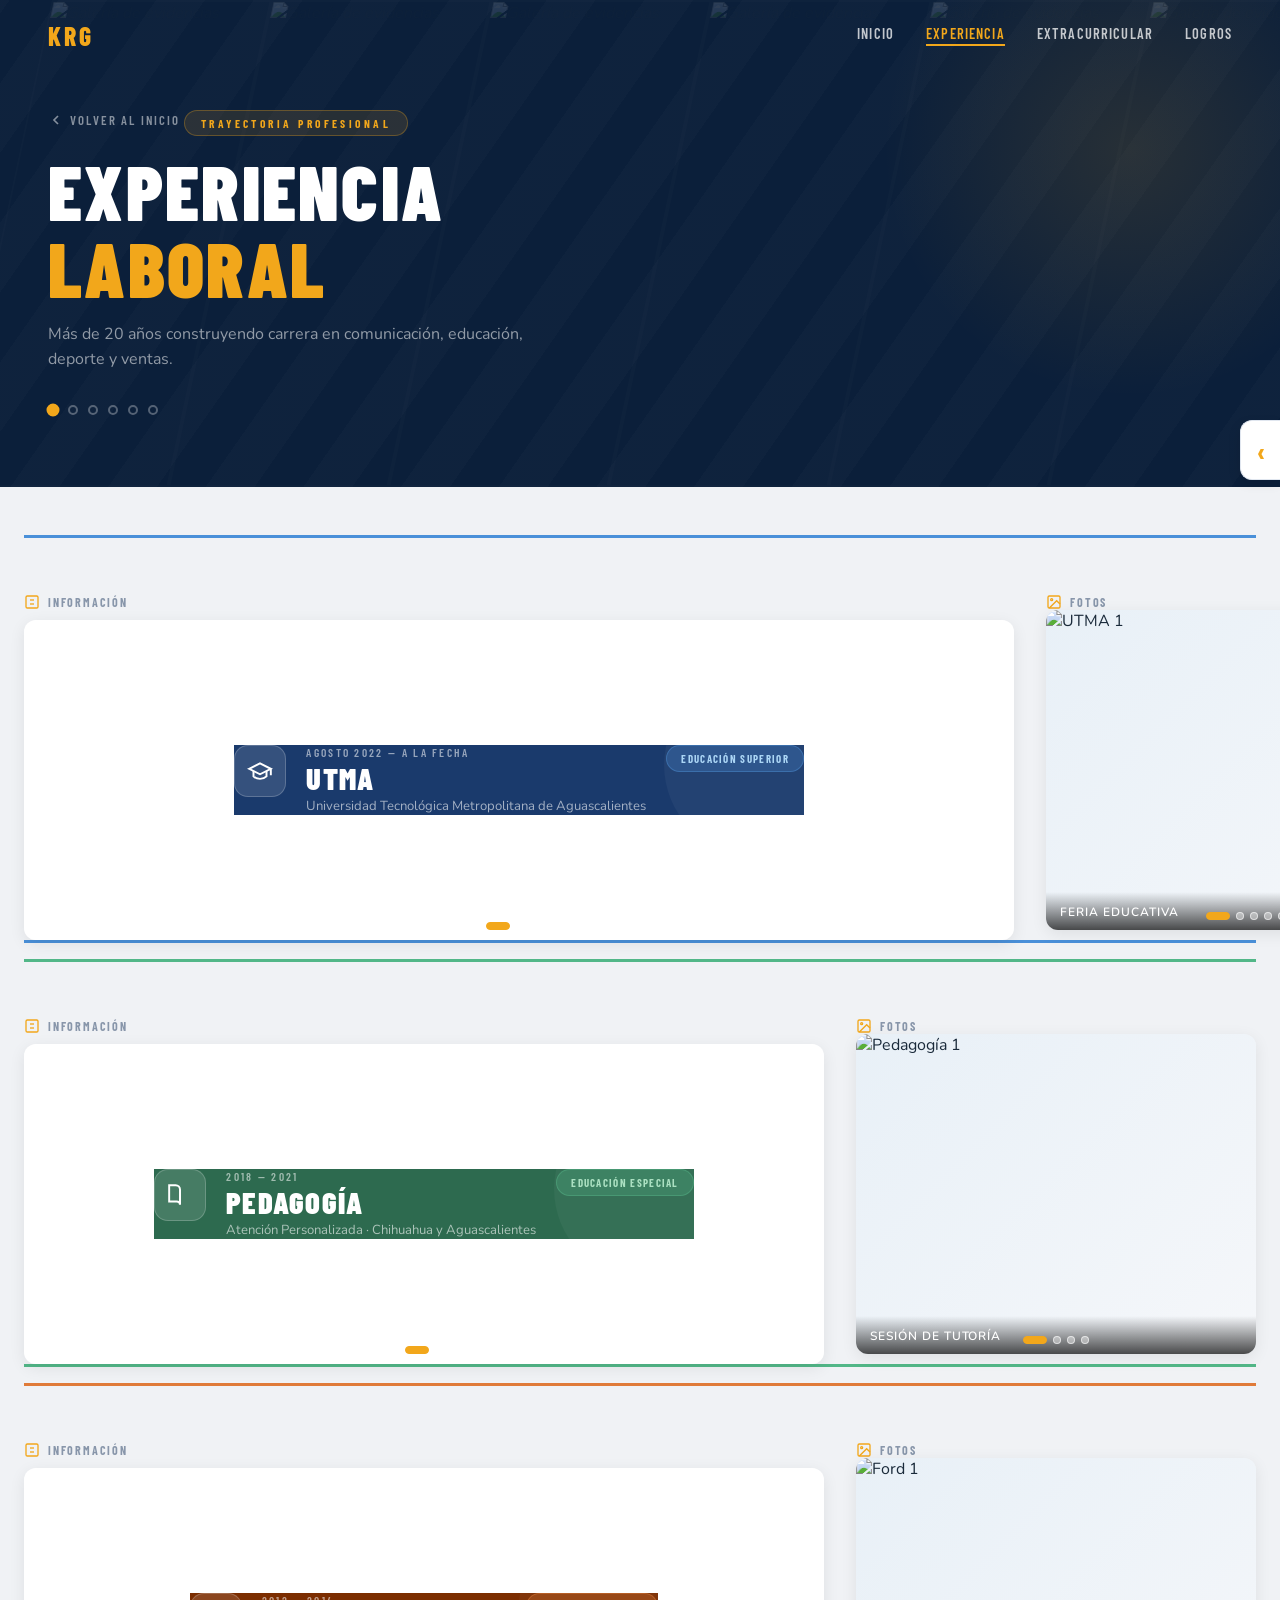
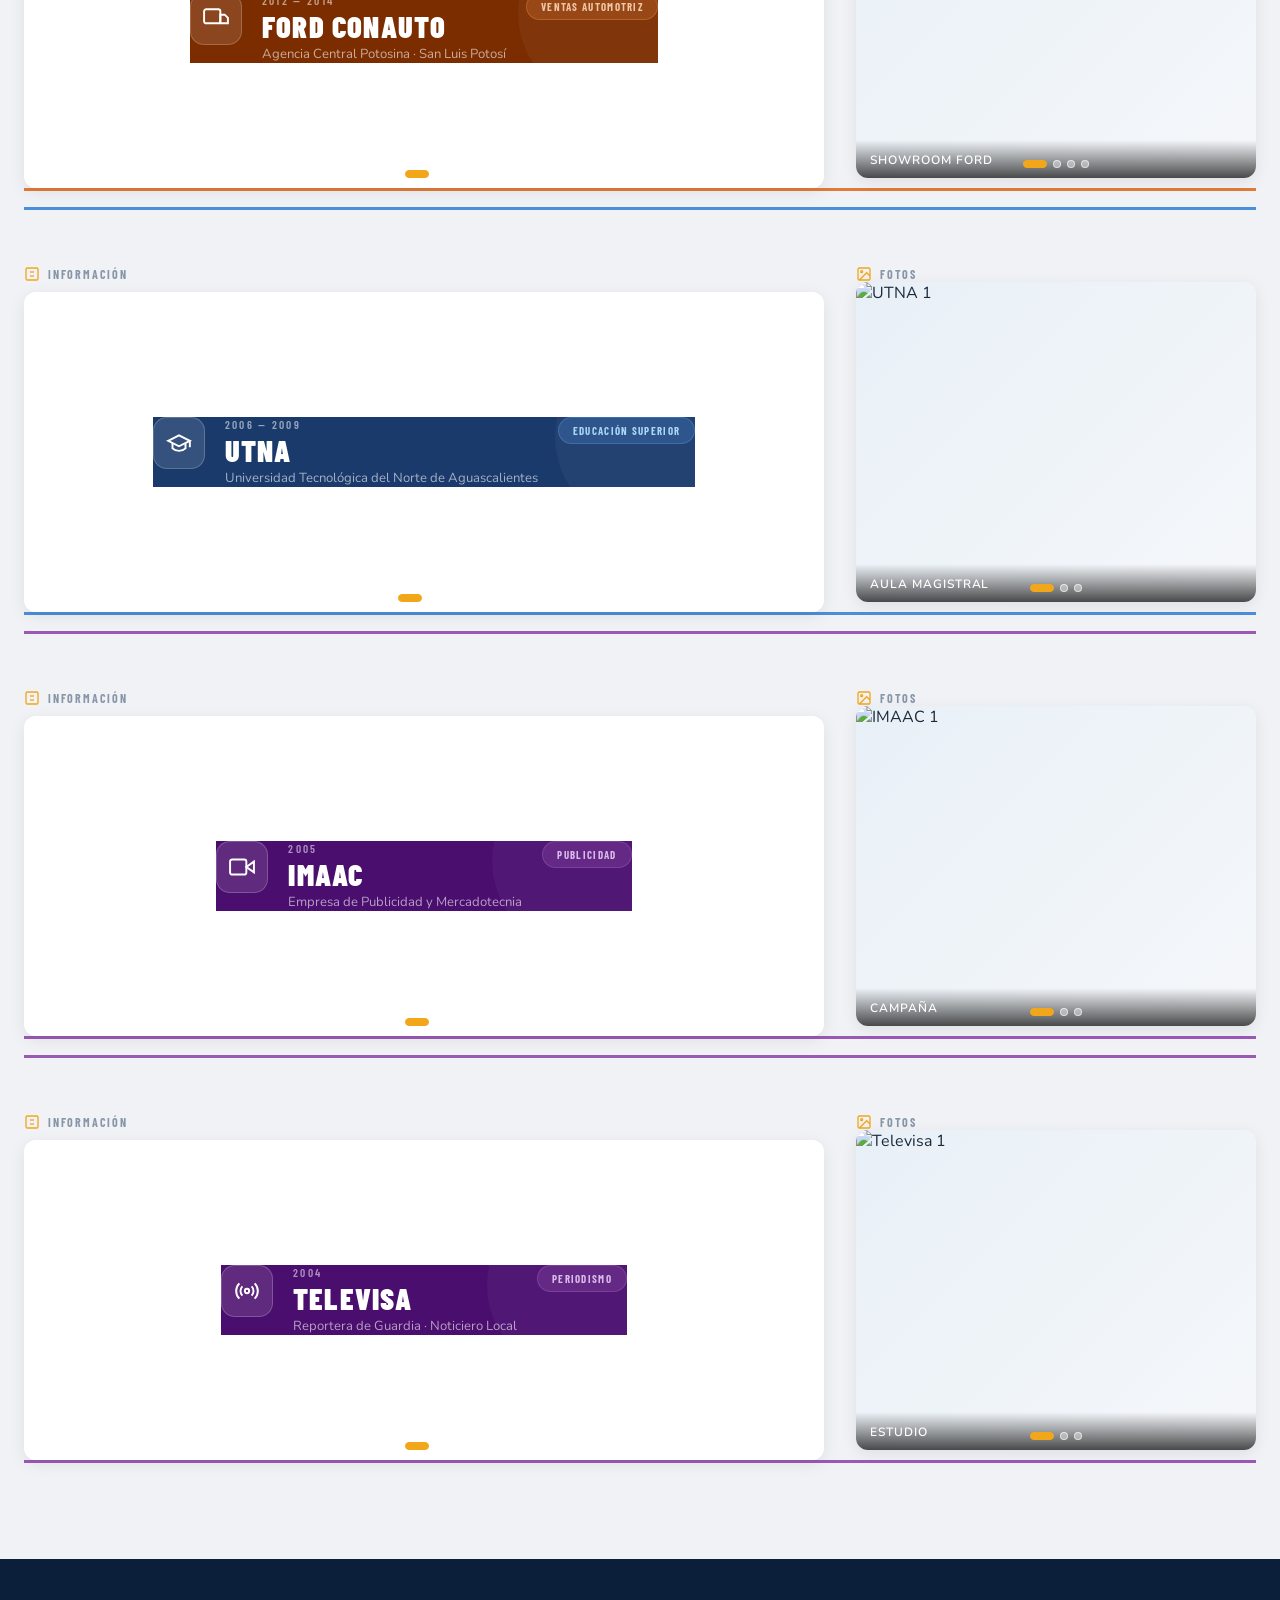
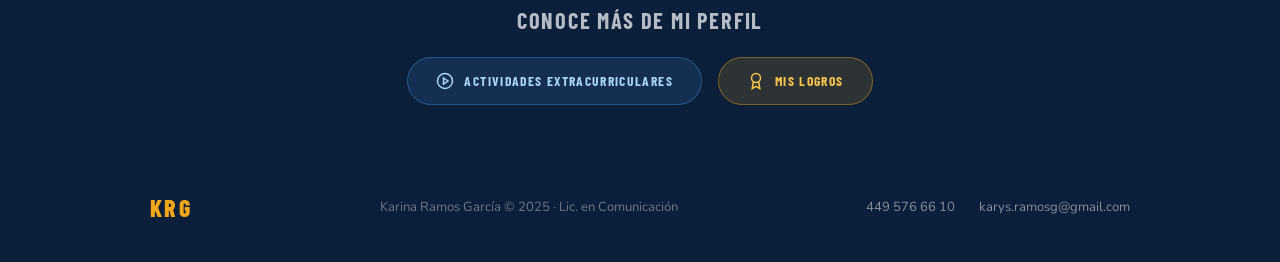
==== commit 50ce7473: "Update experiencia.html" ====
--- a/experiencia.html
+++ b/experiencia.html
@@ -12,7 +12,6 @@
 </head>
 <body class="exp-page">
 
-  <!-- TOPBAR -->
   <nav class="topbar" id="topbar">
     <a href="index.html" class="topbar-logo">KRG</a>
     <div class="topbar-links">
@@ -21,12 +20,9 @@
       <a href="extracurricular.html">Extracurricular</a>
       <a href="logros.html">Logros</a>
     </div>
-    <button class="menu-toggle" id="menuToggle" aria-label="Menú">
-      <span></span><span></span><span></span>
-    </button>
+    <button class="menu-toggle" id="menuToggle"><span></span><span></span><span></span></button>
   </nav>
 
-  <!-- MOBILE MENU -->
   <div class="mobile-menu" id="mobileMenu">
     <a href="index.html">Inicio</a>
     <a href="experiencia.html" class="active">Experiencia</a>
@@ -34,7 +30,6 @@
     <a href="logros.html">Logros</a>
   </div>
 
-  <!-- PAGE HERO -->
   <header class="page-hero exp-hero">
     <div class="page-hero-bg">
       <div class="photo-band-wrapper">
@@ -63,189 +58,204 @@
     </div>
   </header>
 
-  <!-- TIMELINE TOGGLE -->
-  <button class="timeline-toggle" id="timelineToggle" aria-label="Abrir/Cerrar navegación">‹</button>
+  <button class="timeline-toggle" id="timelineToggle">‹</button>
   <aside class="timeline-nav collapsed" id="timelineNav">
     <div class="tn-label">Empresas</div>
     <nav class="tn-links">
-      <a href="#utma"      class="tn-item active" data-theme="university">
-        <span class="tn-dot"></span>
-        <span class="tn-text">UTMA <small>2022 – hoy</small></span>
-      </a>
-      <a href="#pedagogia" class="tn-item" data-theme="pedagogy">
-        <span class="tn-dot"></span>
-        <span class="tn-text">Pedagogía <small>2018 – 2021</small></span>
-      </a>
-      <a href="#ford"      class="tn-item" data-theme="auto">
-        <span class="tn-dot"></span>
-        <span class="tn-text">Ford CONAUTO <small>2012 – 2014</small></span>
-      </a>
-      <a href="#utna"      class="tn-item" data-theme="university">
-        <span class="tn-dot"></span>
-        <span class="tn-text">UTNA <small>2006 – 2009</small></span>
-      </a>
-      <a href="#imaac"     class="tn-item" data-theme="media">
-        <span class="tn-dot"></span>
-        <span class="tn-text">IMAAC <small>2005</small></span>
-      </a>
-      <a href="#televisa"  class="tn-item" data-theme="media">
-        <span class="tn-dot"></span>
-        <span class="tn-text">Televisa <small>2004</small></span>
-      </a>
+      <a href="#utma"      class="tn-item active" data-theme="university"><span class="tn-dot"></span><span class="tn-text">UTMA <small>2022 – hoy</small></span></a>
+      <a href="#pedagogia" class="tn-item" data-theme="pedagogy"><span class="tn-dot"></span><span class="tn-text">Pedagogía <small>2018 – 2021</small></span></a>
+      <a href="#ford"      class="tn-item" data-theme="auto"><span class="tn-dot"></span><span class="tn-text">Ford CONAUTO <small>2012 – 2014</small></span></a>
+      <a href="#utna"      class="tn-item" data-theme="university"><span class="tn-dot"></span><span class="tn-text">UTNA <small>2006 – 2009</small></span></a>
+      <a href="#imaac"     class="tn-item" data-theme="media"><span class="tn-dot"></span><span class="tn-text">IMAAC <small>2005</small></span></a>
+      <a href="#televisa"  class="tn-item" data-theme="media"><span class="tn-dot"></span><span class="tn-text">Televisa <small>2004</small></span></a>
     </nav>
   </aside>
 
-  <!-- MAIN CONTENT -->
   <main class="exp-main">
 
-    <!-- ════════════════════════════════════
-         SECCIÓN: UTMA
-    ════════════════════════════════════ -->
-    <section class="exp-section" id="utma" data-theme="university">
-
-      <!-- CARRUSEL IZQUIERDO: INFO -->
-      <div class="section-carousel-info reveal">
-        <div class="carousel-label">
-          <svg viewBox="0 0 24 24" fill="none" stroke="currentColor" stroke-width="2"><rect x="3" y="3" width="18" height="18" rx="2"/><line x1="9" y1="9" x2="15" y2="9"/><line x1="9" y1="15" x2="15" y2="15"/></svg>
-          Información detallada
-        </div>
-        <div class="carousel-track-wrap info-wrap">
+    <!-- UTMA -->
+    <section class="exp-section" id="utma" data-theme="university" class="reveal">
+      <div class="section-carousel-info">
+        <div class="carousel-label"><svg viewBox="0 0 24 24" fill="none" stroke="currentColor" stroke-width="2"><rect x="3" y="3" width="18" height="18" rx="2"/><line x1="9" y1="9" x2="15" y2="9"/><line x1="9" y1="15" x2="15" y2="15"/></svg>Información</div>
+        <div class="carousel-track-wrap">
           <div class="carousel-track" id="carousel-info-utma">
-            <!-- Slide 1: Header -->
-            <div class="carousel-slide info-slide">
-              <div class="company-header">
-                <div class="company-icon university-icon">
-                  <svg viewBox="0 0 24 24" fill="none" stroke="currentColor" stroke-width="1.8">
-                    <path d="M22 10v6M2 10l10-5 10 5-10 5z"/>
-                    <path d="M6 12v5c3 3 9 3 12 0v-5"/>
-                  </svg>
-                </div>
-                <div class="company-meta">
-                  <span class="company-period">Agosto 2022 — A la fecha</span>
-                  <h2 class="company-name">UTMA</h2>
-                  <p class="company-full">Universidad Tecnológica Metropolitana de Aguascalientes</p>
-                </div>
-                <div class="company-badge university-badge">Educación Superior</div>
-              </div>
-            </div>
-            <!-- Slide 2: Promoción -->
-            <div class="carousel-slide info-slide">
-              <div class="role-block role-promo">
-                <div class="role-header">
-                  <div class="role-icon">
-                    <svg viewBox="0 0 24 24" fill="none" stroke="currentColor" stroke-width="2"><path d="M18 20V10M12 20V4M6 20v-6"/></svg>
-                  </div>
-                  <div>
-                    <span class="role-tag">Área de Promoción</span>
-                    <h3 class="role-title">Coordinadora de Promoción y Admisiones</h3>
-                  </div>
-                </div>
-                <div class="role-body">
-                  <ul class="role-list">
-                    <li>Promoción y difusión de la oferta educativa a bachilleratos, preparatorias y CBTIS.</li>
-                    <li>Apoyo de orientación vocacional a estudiantes de nivel medio superior.</li>
-                    <li>Ejecución de pláticas en bachilleratos y ferias educativas.</li>
-                    <li>Coordinación de logística de visitas de bachilleratos a las instalaciones.</li>
-                  </ul>
-                  <div class="role-stat-row">
-                    <div class="role-stat promo-stat">
-                      <span class="stat-num">~800</span>
-                      <span class="stat-label">Inscritos<br/>Enero–Agosto</span>
-                    </div>
-                    <div class="role-stat-desc">Meta alcanzada con estrategias de difusión directa en planteles educativos de la zona.</div>
-                  </div>
-                </div>
-              </div>
-            </div>
-            <!-- Slide 3: Deportes -->
-            <div class="carousel-slide info-slide">
-              <div class="role-block role-sport">
-                <div class="role-header">
-                  <div class="role-icon sport-icon">
-                    <svg viewBox="0 0 24 24" fill="none" stroke="currentColor" stroke-width="2"><circle cx="12" cy="12" r="10"/><path d="M12 2a15.3 15.3 0 0 1 4 10 15.3 15.3 0 0 1-4 10 15.3 15.3 0 0 1-4-10 15.3 15.3 0 0 1 4-10z"/><path d="M2 12h20"/></svg>
-                  </div>
-                  <div>
-                    <span class="role-tag sport-tag">Área Deportiva</span>
-                    <h3 class="role-title">Coordinadora del Depto. de Deportes</h3>
-                  </div>
-                </div>
-                <div class="role-body">
-                  <ul class="role-list">
-                    <li>Coordinación de partidos y torneos inter-universitarios.</li>
-                    <li>Manager de la disciplina de fútbol americano.</li>
-                    <li>Organización de eventos para las 8 disciplinas deportivas.</li>
-                    <li>Maratón con 600 corredores en categoría libre y juvenil.</li>
-                    <li>Control de liberación de créditos deportivos y culturales.</li>
-                  </ul>
-                  <div class="sports-chips">
-                    <span class="chip">🏈 Fútbol Americano</span>
-                    <span class="chip">⚽ Fútbol</span>
-                    <span class="chip">🏀 Basquetbol</span>
-                    <span class="chip">🏐 Voleibol</span>
-                    <span class="chip">🥋 Taekwondo</span>
-                    <span class="chip">🎭 Baile Moderno</span>
-                    <span class="chip">♟️ Ajedrez</span>
-                  </div>
-                </div>
-              </div>
-            </div>
-            <!-- Slide 4: Tutorías -->
-            <div class="carousel-slide info-slide">
-              <div class="role-block role-tutoria">
-                <div class="role-header">
-                  <div class="role-icon">
-                    <svg viewBox="0 0 24 24" fill="none" stroke="currentColor" stroke-width="2"><path d="M17 21v-2a4 4 0 0 0-4-4H5a4 4 0 0 0-4 4v2"/><circle cx="9" cy="7" r="4"/><path d="M23 21v-2a4 4 0 0 0-3-3.87"/><path d="M16 3.13a4 4 0 0 1 0 7.75"/></svg>
-                  </div>
-                  <div>
-                    <span class="role-tag tut-tag">Apoyo Estudiantil</span>
-                    <h3 class="role-title">Asistente del Depto. de Tutorías</h3>
-                  </div>
-                </div>
-                <div class="role-body">
-                  <ul class="role-list">
-                    <li>Apoyo con asesoría psicológica a estudiantes en situación de riesgo.</li>
-                    <li>Seguimiento a maestros y tutores de las carreras.</li>
-                    <li>Prevención de deserción escolar.</li>
-                  </ul>
-                </div>
-              </div>
-            </div>
+            <div class="carousel-slide info-slide"><div class="company-header"><div class="company-icon university-icon"><svg viewBox="0 0 24 24" fill="none" stroke="currentColor" stroke-width="1.8"><path d="M22 10v6M2 10l10-5 10 5-10 5z"/><path d="M6 12v5c3 3 9 3 12 0v-5"/></svg></div><div class="company-meta"><span class="company-period">Agosto 2022 — A la fecha</span><h2 class="company-name">UTMA</h2><p class="company-full">Universidad Tecnológica Metropolitana de Aguascalientes</p></div><div class="company-badge university-badge">Educación Superior</div></div></div>
+            <div class="carousel-slide info-slide"><div class="role-block role-promo"><div class="role-header"><div class="role-icon"><svg viewBox="0 0 24 24" fill="none" stroke="currentColor" stroke-width="2"><path d="M18 20V10M12 20V4M6 20v-6"/></svg></div><div><span class="role-tag">Área de Promoción</span><h3 class="role-title">Coordinadora de Promoción y Admisiones</h3></div></div><div class="role-body"><ul class="role-list"><li>Promoción y difusión de la oferta educativa</li><li>Apoyo de orientación vocacional</li><li>Pláticas en bachilleratos y ferias</li></ul><div class="role-stat-row"><div class="role-stat"><span class="stat-num">~800</span><span class="stat-label">Inscritos</span></div><div class="role-stat-desc">Meta alcanzada enero-agosto</div></div></div></div></div>
+            <div class="carousel-slide info-slide"><div class="role-block role-sport"><div class="role-header"><div class="role-icon sport-icon"><svg viewBox="0 0 24 24" fill="none" stroke="currentColor" stroke-width="2"><circle cx="12" cy="12" r="10"/><path d="M12 2a15.3 15.3 0 0 1 4 10 15.3 15.3 0 0 1-4 10 15.3 15.3 0 0 1-4-10 15.3 15.3 0 0 1 4-10z"/><path d="M2 12h20"/></svg></div><div><span class="role-tag sport-tag">Área Deportiva</span><h3 class="role-title">Coordinadora de Deportes</h3></div></div><div class="role-body"><ul class="role-list"><li>Coordinación de partidos y torneos</li><li>Manager de fútbol americano</li><li>Maratón con 600 corredores</li></ul><div class="sports-chips"><span class="chip">🏈 Fútbol Americano</span><span class="chip">⚽ Fútbol</span><span class="chip">🏀 Basquetbol</span></div></div></div></div>
+            <div class="carousel-slide info-slide"><div class="role-block role-tutoria"><div class="role-header"><div class="role-icon"><svg viewBox="0 0 24 24" fill="none" stroke="currentColor" stroke-width="2"><path d="M17 21v-2a4 4 0 0 0-4-4H5a4 4 0 0 0-4 4v2"/><circle cx="9" cy="7" r="4"/></svg></div><div><span class="role-tag tut-tag">Apoyo Estudiantil</span><h3 class="role-title">Asistente de Tutorías</h3></div></div><div class="role-body"><ul class="role-list"><li>Asesoría psicológica a estudiantes</li><li>Seguimiento a maestros y tutores</li><li>Prevención de deserción escolar</li></ul></div></div></div>
           </div>
           <button class="carousel-arrow prev" onclick="moveCarouselInfo(this, -1)">❮</button>
           <button class="carousel-arrow next" onclick="moveCarouselInfo(this, 1)">❯</button>
           <div class="carousel-controls" id="carousel-info-utma-dots"></div>
         </div>
       </div>
-
-      <!-- CARRUSEL DERECHO: FOTOS -->
-      <div class="section-carousel reveal">
-        <div class="carousel-label">
-          <svg viewBox="0 0 24 24" fill="none" stroke="currentColor" stroke-width="2"><rect x="3" y="3" width="18" height="18" rx="2"/><circle cx="8.5" cy="8.5" r="1.5"/><polyline points="21 15 16 10 5 21"/></svg>
-          Evidencias fotográficas
-        </div>
+      <div class="section-carousel">
+        <div class="carousel-label"><svg viewBox="0 0 24 24" fill="none" stroke="currentColor" stroke-width="2"><rect x="3" y="3" width="18" height="18" rx="2"/><circle cx="8.5" cy="8.5" r="1.5"/><polyline points="21 15 16 10 5 21"/></svg>Fotos</div>
         <div class="carousel-track-wrap">
           <div class="carousel-track" id="carousel-utma">
             <div class="carousel-slide"><img src="img/utma/foto-1.jpg" alt="UTMA 1" /><span class="slide-caption">Feria educativa</span></div>
             <div class="carousel-slide"><img src="img/utma/foto-2.jpg" alt="UTMA 2" /><span class="slide-caption">Evento deportivo</span></div>
             <div class="carousel-slide"><img src="img/utma/foto-3.jpg" alt="UTMA 3" /><span class="slide-caption">Maratón UTMA</span></div>
             <div class="carousel-slide"><img src="img/utma/foto-4.jpg" alt="UTMA 4" /><span class="slide-caption">Visita bachillerato</span></div>
-            <div class="carousel-slide"><img src="img/utma/foto-5.jpg" alt="UTMA 5" /><span class="slide-caption">Torneo universitario</span></div>
+            <div class="carousel-slide"><img src="img/utma/foto-5.jpg" alt="UTMA 5" /><span class="slide-caption">Torneo</span></div>
           </div>
           <button class="carousel-arrow prev" onclick="moveCarousel(this, -1)">❮</button>
           <button class="carousel-arrow next" onclick="moveCarousel(this, 1)">❯</button>
           <div class="carousel-controls" id="carousel-utma-dots"></div>
         </div>
       </div>
-
-    </section>
-
-    <!-- Otras secciones (Pedagogía, Ford, UTNA, IMAAC, Televisa) 
-         siguen el mismo patrón. Por brevedad se omiten aquí pero deben
-         incluirse en el archivo completo con estructura similar a UTMA -->
+    </section>
+
+    <!-- PEDAGOGÍA -->
+    <section class="exp-section" id="pedagogia" data-theme="pedagogy" class="reveal">
+      <div class="section-carousel-info">
+        <div class="carousel-label"><svg viewBox="0 0 24 24" fill="none" stroke="currentColor" stroke-width="2"><rect x="3" y="3" width="18" height="18" rx="2"/><line x1="9" y1="9" x2="15" y2="9"/><line x1="9" y1="15" x2="15" y2="15"/></svg>Información</div>
+        <div class="carousel-track-wrap">
+          <div class="carousel-track" id="carousel-info-pedagogia">
+            <div class="carousel-slide info-slide"><div class="company-header"><div class="company-icon"><svg viewBox="0 0 24 24" fill="none" stroke="currentColor" stroke-width="1.8"><path d="M2 3h6a4 4 0 0 1 4 4v14a3 3 0 0 0-3-3H2z"/></svg></div><div class="company-meta"><span class="company-period">2018 — 2021</span><h2 class="company-name">Pedagogía</h2><p class="company-full">Atención Personalizada · Chihuahua y Aguascalientes</p></div><div class="company-badge pedagogy-badge">Educación Especial</div></div></div>
+            <div class="carousel-slide info-slide"><div class="role-block"><div class="role-header"><div class="role-icon"><svg viewBox="0 0 24 24" fill="none" stroke="currentColor" stroke-width="2"><path d="M12 20h9"/><path d="M16.5 3.5a2.121 2.121 0 0 1 3 3L7 19l-4 1 1-4L16.5 3.5z"/></svg></div><div><span class="role-tag pedagogy-tag">Atención personalizada</span><h3 class="role-title">Tutora y Especialista</h3></div></div><div class="role-body"><ul class="role-list"><li>Preescolar, primaria y secundaria</li><li>Lectura y comprensión</li><li>Bajo rendimiento académico</li></ul><div class="ped-grid"><div class="ped-card"><span class="ped-icon">📖</span><span>Lectura/Escritura</span></div><div class="ped-card"><span class="ped-icon">✍️</span><span>Ortografía</span></div><div class="ped-card"><span class="ped-icon">🗣️</span><span>Lenguaje</span></div><div class="ped-card"><span class="ped-icon">⚡</span><span>TDA/H</span></div></div></div></div></div>
+          </div>
+          <button class="carousel-arrow prev" onclick="moveCarouselInfo(this, -1)">❮</button>
+          <button class="carousel-arrow next" onclick="moveCarouselInfo(this, 1)">❯</button>
+          <div class="carousel-controls" id="carousel-info-pedagogia-dots"></div>
+        </div>
+      </div>
+      <div class="section-carousel">
+        <div class="carousel-label"><svg viewBox="0 0 24 24" fill="none" stroke="currentColor" stroke-width="2"><rect x="3" y="3" width="18" height="18" rx="2"/><circle cx="8.5" cy="8.5" r="1.5"/><polyline points="21 15 16 10 5 21"/></svg>Fotos</div>
+        <div class="carousel-track-wrap">
+          <div class="carousel-track" id="carousel-pedagogia">
+            <div class="carousel-slide"><img src="img/pedagogia/foto-1.jpg" alt="Pedagogía 1" /><span class="slide-caption">Sesión de tutoría</span></div>
+            <div class="carousel-slide"><img src="img/pedagogia/foto-2.jpg" alt="Pedagogía 2" /><span class="slide-caption">Material educativo</span></div>
+            <div class="carousel-slide"><img src="img/pedagogia/foto-3.jpg" alt="Pedagogía 3" /><span class="slide-caption">Actividad lúdica</span></div>
+            <div class="carousel-slide"><img src="img/pedagogia/foto-4.jpg" alt="Pedagogía 4" /><span class="slide-caption">Evaluación</span></div>
+          </div>
+          <button class="carousel-arrow prev" onclick="moveCarousel(this, -1)">❮</button>
+          <button class="carousel-arrow next" onclick="moveCarousel(this, 1)">❯</button>
+          <div class="carousel-controls" id="carousel-pedagogia-dots"></div>
+        </div>
+      </div>
+    </section>
+
+    <!-- FORD -->
+    <section class="exp-section" id="ford" data-theme="auto" class="reveal">
+      <div class="section-carousel-info">
+        <div class="carousel-label"><svg viewBox="0 0 24 24" fill="none" stroke="currentColor" stroke-width="2"><rect x="3" y="3" width="18" height="18" rx="2"/><line x1="9" y1="9" x2="15" y2="9"/><line x1="9" y1="15" x2="15" y2="15"/></svg>Información</div>
+        <div class="carousel-track-wrap">
+          <div class="carousel-track" id="carousel-info-ford">
+            <div class="carousel-slide info-slide"><div class="company-header"><div class="company-icon"><svg viewBox="0 0 24 24" fill="none" stroke="currentColor" stroke-width="1.8"><rect x="1" y="3" width="15" height="13" rx="2"/><path d="M16 8h4l3 3v5h-7V8z"/></svg></div><div class="company-meta"><span class="company-period">2012 — 2014</span><h2 class="company-name">Ford CONAUTO</h2><p class="company-full">Agencia Central Potosina · San Luis Potosí</p></div><div class="company-badge auto-badge">Ventas Automotriz</div></div></div>
+            <div class="carousel-slide info-slide"><div class="role-block"><div class="role-header"><div class="role-icon"><svg viewBox="0 0 24 24" fill="none" stroke="currentColor" stroke-width="2"><line x1="12" y1="1" x2="12" y2="23"/><path d="M17 5H9.5a3.5 3.5 0 0 0 0 7h5a3.5 3.5 0 0 1 0 7H6"/></svg></div><div><span class="role-tag auto-tag">Ventas</span><h3 class="role-title">Ejecutiva de Ventas</h3></div></div><div class="role-body"><ul class="role-list"><li>Prospección y atención al cliente</li><li>Guardias en agencia</li><li>Promoción de marca Ford</li></ul><div class="auto-stat-row"><div class="auto-kpi"><span class="kpi-num">8</span><span class="kpi-label">Autos/mes</span></div><div class="kpi-bar-wrap"><div class="kpi-bar"><div class="kpi-fill" style="--fill: 80%"></div></div></div></div></div></div></div>
+          </div>
+          <button class="carousel-arrow prev" onclick="moveCarouselInfo(this, -1)">❮</button>
+          <button class="carousel-arrow next" onclick="moveCarouselInfo(this, 1)">❯</button>
+          <div class="carousel-controls" id="carousel-info-ford-dots"></div>
+        </div>
+      </div>
+      <div class="section-carousel">
+        <div class="carousel-label"><svg viewBox="0 0 24 24" fill="none" stroke="currentColor" stroke-width="2"><rect x="3" y="3" width="18" height="18" rx="2"/><circle cx="8.5" cy="8.5" r="1.5"/><polyline points="21 15 16 10 5 21"/></svg>Fotos</div>
+        <div class="carousel-track-wrap">
+          <div class="carousel-track" id="carousel-ford">
+            <div class="carousel-slide"><img src="img/ford/foto-1.jpg" alt="Ford 1" /><span class="slide-caption">Showroom Ford</span></div>
+            <div class="carousel-slide"><img src="img/ford/foto-2.jpg" alt="Ford 2" /><span class="slide-caption">Presentación</span></div>
+            <div class="carousel-slide"><img src="img/ford/foto-3.jpg" alt="Ford 3" /><span class="slide-caption">Evento de ventas</span></div>
+            <div class="carousel-slide"><img src="img/ford/foto-4.jpg" alt="Ford 4" /><span class="slide-caption">Capacitación</span></div>
+          </div>
+          <button class="carousel-arrow prev" onclick="moveCarousel(this, -1)">❮</button>
+          <button class="carousel-arrow next" onclick="moveCarousel(this, 1)">❯</button>
+          <div class="carousel-controls" id="carousel-ford-dots"></div>
+        </div>
+      </div>
+    </section>
+
+    <!-- UTNA -->
+    <section class="exp-section" id="utna" data-theme="university" class="reveal">
+      <div class="section-carousel-info">
+        <div class="carousel-label"><svg viewBox="0 0 24 24" fill="none" stroke="currentColor" stroke-width="2"><rect x="3" y="3" width="18" height="18" rx="2"/><line x1="9" y1="9" x2="15" y2="9"/><line x1="9" y1="15" x2="15" y2="15"/></svg>Información</div>
+        <div class="carousel-track-wrap">
+          <div class="carousel-track" id="carousel-info-utna">
+            <div class="carousel-slide info-slide"><div class="company-header"><div class="company-icon"><svg viewBox="0 0 24 24" fill="none" stroke="currentColor" stroke-width="1.8"><path d="M22 10v6M2 10l10-5 10 5-10 5z"/><path d="M6 12v5c3 3 9 3 12 0v-5"/></svg></div><div class="company-meta"><span class="company-period">2006 — 2009</span><h2 class="company-name">UTNA</h2><p class="company-full">Universidad Tecnológica del Norte de Aguascalientes</p></div><div class="company-badge university-badge">Educación Superior</div></div></div>
+            <div class="carousel-slide info-slide"><div class="role-block"><div class="role-header"><div class="role-icon"><svg viewBox="0 0 24 24" fill="none" stroke="currentColor" stroke-width="2"><path d="M21 16V8a2 2 0 0 0-1-1.73l-7-4a2 2 0 0 0-2 0l-7 4A2 2 0 0 0 3 8v8a2 2 0 0 0 1 1.73l7 4a2 2 0 0 0 2 0l7-4A2 2 0 0 0 21 16z"/></svg></div><div><span class="role-tag">Vinculación</span><h3 class="role-title">Coordinadora de Extensión</h3></div></div><div class="role-body"><ul class="role-list"><li>Catálogo de cursos de extensión</li><li>Educación continua</li><li>Comunicación social</li></ul></div></div></div>
+            <div class="carousel-slide info-slide"><div class="role-block"><div class="role-header"><div class="role-icon"><svg viewBox="0 0 24 24" fill="none" stroke="currentColor" stroke-width="2"><polygon points="12 2 15.09 8.26 22 9.27 17 14.14 18.18 21.02 12 17.77 5.82 21.02 7 14.14 2 9.27 8.91 8.26 12 2"/></svg></div><div><span class="role-tag">Docencia</span><h3 class="role-title">Catedrática</h3></div></div><div class="role-body"><ul class="role-list"><li>Expresión Oral y Escrita</li><li>Nivel universitario</li><li>Habilidades comunicativas</li></ul></div></div></div>
+          </div>
+          <button class="carousel-arrow prev" onclick="moveCarouselInfo(this, -1)">❮</button>
+          <button class="carousel-arrow next" onclick="moveCarouselInfo(this, 1)">❯</button>
+          <div class="carousel-controls" id="carousel-info-utna-dots"></div>
+        </div>
+      </div>
+      <div class="section-carousel">
+        <div class="carousel-label"><svg viewBox="0 0 24 24" fill="none" stroke="currentColor" stroke-width="2"><rect x="3" y="3" width="18" height="18" rx="2"/><circle cx="8.5" cy="8.5" r="1.5"/><polyline points="21 15 16 10 5 21"/></svg>Fotos</div>
+        <div class="carousel-track-wrap">
+          <div class="carousel-track" id="carousel-utna">
+            <div class="carousel-slide"><img src="img/utna/foto-1.jpg" alt="UTNA 1" /><span class="slide-caption">Aula magistral</span></div>
+            <div class="carousel-slide"><img src="img/utna/foto-2.jpg" alt="UTNA 2" /><span class="slide-caption">Extensión</span></div>
+            <div class="carousel-slide"><img src="img/utna/foto-3.jpg" alt="UTNA 3" /><span class="slide-caption">Comunicación</span></div>
+          </div>
+          <button class="carousel-arrow prev" onclick="moveCarousel(this, -1)">❮</button>
+          <button class="carousel-arrow next" onclick="moveCarousel(this, 1)">❯</button>
+          <div class="carousel-controls" id="carousel-utna-dots"></div>
+        </div>
+      </div>
+    </section>
+
+    <!-- IMAAC -->
+    <section class="exp-section" id="imaac" data-theme="media" class="reveal">
+      <div class="section-carousel-info">
+        <div class="carousel-label"><svg viewBox="0 0 24 24" fill="none" stroke="currentColor" stroke-width="2"><rect x="3" y="3" width="18" height="18" rx="2"/><line x1="9" y1="9" x2="15" y2="9"/><line x1="9" y1="15" x2="15" y2="15"/></svg>Información</div>
+        <div class="carousel-track-wrap">
+          <div class="carousel-track" id="carousel-info-imaac">
+            <div class="carousel-slide info-slide"><div class="company-header"><div class="company-icon"><svg viewBox="0 0 24 24" fill="none" stroke="currentColor" stroke-width="1.8"><polygon points="23 7 16 12 23 17 23 7"/><rect x="1" y="5" width="15" height="14" rx="2" ry="2"/></svg></div><div class="company-meta"><span class="company-period">2005</span><h2 class="company-name">IMAAC</h2><p class="company-full">Empresa de Publicidad y Mercadotecnia</p></div><div class="company-badge media-badge">Publicidad</div></div></div>
+            <div class="carousel-slide info-slide"><div class="role-block"><div class="role-header"><div class="role-icon"><svg viewBox="0 0 24 24" fill="none" stroke="currentColor" stroke-width="2"><path d="M11 4H4a2 2 0 0 0-2 2v14a2 2 0 0 0 2 2h14a2 2 0 0 0 2-2v-7"/><path d="M18.5 2.5a2.121 2.121 0 0 1 3 3L12 15l-4 1 1-4 9.5-9.5z"/></svg></div><div><span class="role-tag media-tag">Publicidad</span><h3 class="role-title">Ejecutiva de Publicidad</h3></div></div><div class="role-body"><ul class="role-list"><li>Campañas de publicidad</li><li>Asistente de producción TV</li><li>Estudios de mercado</li><li>Relaciones públicas</li></ul></div></div></div>
+          </div>
+          <button class="carousel-arrow prev" onclick="moveCarouselInfo(this, -1)">❮</button>
+          <button class="carousel-arrow next" onclick="moveCarouselInfo(this, 1)">❯</button>
+          <div class="carousel-controls" id="carousel-info-imaac-dots"></div>
+        </div>
+      </div>
+      <div class="section-carousel">
+        <div class="carousel-label"><svg viewBox="0 0 24 24" fill="none" stroke="currentColor" stroke-width="2"><rect x="3" y="3" width="18" height="18" rx="2"/><circle cx="8.5" cy="8.5" r="1.5"/><polyline points="21 15 16 10 5 21"/></svg>Fotos</div>
+        <div class="carousel-track-wrap">
+          <div class="carousel-track" id="carousel-imaac">
+            <div class="carousel-slide"><img src="img/imaac/foto-1.jpg" alt="IMAAC 1" /><span class="slide-caption">Campaña</span></div>
+            <div class="carousel-slide"><img src="img/imaac/foto-2.jpg" alt="IMAAC 2" /><span class="slide-caption">Producción</span></div>
+            <div class="carousel-slide"><img src="img/imaac/foto-3.jpg" alt="IMAAC 3" /><span class="slide-caption">Equipo</span></div>
+          </div>
+          <button class="carousel-arrow prev" onclick="moveCarousel(this, -1)">❮</button>
+          <button class="carousel-arrow next" onclick="moveCarousel(this, 1)">❯</button>
+          <div class="carousel-controls" id="carousel-imaac-dots"></div>
+        </div>
+      </div>
+    </section>
+
+    <!-- TELEVISA -->
+    <section class="exp-section" id="televisa" data-theme="media" class="reveal">
+      <div class="section-carousel-info">
+        <div class="carousel-label"><svg viewBox="0 0 24 24" fill="none" stroke="currentColor" stroke-width="2"><rect x="3" y="3" width="18" height="18" rx="2"/><line x1="9" y1="9" x2="15" y2="9"/><line x1="9" y1="15" x2="15" y2="15"/></svg>Información</div>
+        <div class="carousel-track-wrap">
+          <div class="carousel-track" id="carousel-info-televisa">
+            <div class="carousel-slide info-slide"><div class="company-header"><div class="company-icon"><svg viewBox="0 0 24 24" fill="none" stroke="currentColor" stroke-width="1.8"><circle cx="12" cy="12" r="2"/><path d="M16.24 7.76a6 6 0 0 1 0 8.49m-8.48-.01a6 6 0 0 1 0-8.49m11.31-2.82a10 10 0 0 1 0 14.14m-14.14 0a10 10 0 0 1 0-14.14"/></svg></div><div class="company-meta"><span class="company-period">2004</span><h2 class="company-name">Televisa</h2><p class="company-full">Reportera de Guardia · Noticiero Local</p></div><div class="company-badge media-badge">Periodismo</div></div></div>
+            <div class="carousel-slide info-slide"><div class="role-block"><div class="role-header"><div class="role-icon"><svg viewBox="0 0 24 24" fill="none" stroke="currentColor" stroke-width="2"><path d="M14 2H6a2 2 0 0 0-2 2v16a2 2 0 0 0 2 2h12a2 2 0 0 0 2-2V8z"/><polyline points="14 2 14 8 20 8"/></svg></div><div><span class="role-tag media-tag">Periodismo</span><h3 class="role-title">Reportera de Guardia</h3></div></div><div class="role-body"><ul class="role-list"><li>Redacción de notas periodísticas</li><li>Edición para transmisión</li><li>Cobertura de eventos públicos</li></ul></div></div></div>
+          </div>
+          <button class="carousel-arrow prev" onclick="moveCarouselInfo(this, -1)">❮</button>
+          <button class="carousel-arrow next" onclick="moveCarouselInfo(this, 1)">❯</button>
+          <div class="carousel-controls" id="carousel-info-televisa-dots"></div>
+        </div>
+      </div>
+      <div class="section-carousel">
+        <div class="carousel-label"><svg viewBox="0 0 24 24" fill="none" stroke="currentColor" stroke-width="2"><rect x="3" y="3" width="18" height="18" rx="2"/><circle cx="8.5" cy="8.5" r="1.5"/><polyline points="21 15 16 10 5 21"/></svg>Fotos</div>
+        <div class="carousel-track-wrap">
+          <div class="carousel-track" id="carousel-televisa">
+            <div class="carousel-slide"><img src="img/televisa/foto-1.jpg" alt="Televisa 1" /><span class="slide-caption">Estudio</span></div>
+            <div class="carousel-slide"><img src="img/televisa/foto-2.jpg" alt="Televisa 2" /><span class="slide-caption">Cobertura</span></div>
+            <div class="carousel-slide"><img src="img/televisa/foto-3.jpg" alt="Televisa 3" /><span class="slide-caption">Redacción</span></div>
+          </div>
+          <button class="carousel-arrow prev" onclick="moveCarousel(this, -1)">❮</button>
+          <button class="carousel-arrow next" onclick="moveCarousel(this, 1)">❯</button>
+          <div class="carousel-controls" id="carousel-televisa-dots"></div>
+        </div>
+      </div>
+    </section>
 
   </main>
 
-  <!-- CTA -->
   <section class="page-cta">
     <div class="cta-inner">
       <p>Conoce más de mi perfil</p>
@@ -262,7 +272,6 @@
     </div>
   </section>
 
-  <!-- FOOTER -->
   <footer class="site-footer">
     <div class="footer-inner">
       <span class="footer-logo">KRG</span>
--- a/experiencia.css
+++ b/experiencia.css
@@ -953,3 +953,70 @@
   .ped-grid { grid-template-columns: 1fr 1fr; }
   .carousel-track-wrap { height: 220px; }
 }
+
+/* =========================================
+   CARRUSEL DE INFORMACIÓN (Izquierdo)
+   ========================================= */
+.section-carousel-info {
+  display: flex;
+  flex-direction: column;
+  gap: 10px;
+  height: fit-content;
+  position: sticky;
+  top: 100px;
+}
+
+.carousel-track-wrap.info-wrap {
+  position: relative;
+  border-radius: 12px;
+  overflow: hidden;
+  height: 320px;
+  background: #f0f2f5;
+  box-shadow: 0 4px 16px rgba(0,0,0,0.08);
+}
+
+.info-slide {
+  padding: 20px;
+  overflow-y: auto;
+  background: white;
+}
+
+.info-slide .company-header {
+  padding: 0;
+  border-radius: 0;
+  margin-bottom: 0;
+}
+
+.info-slide .role-block {
+  padding: 0;
+  border-radius: 0;
+  border: none;
+  background: white;
+  margin-bottom: 0;
+}
+
+.info-slide .role-block:last-child {
+  border-bottom: none;
+}
+
+.info-slide .role-block:hover {
+  box-shadow: none;
+  transform: none;
+}
+
+.info-slide .role-list {
+  margin-bottom: 12px;
+}
+
+.info-slide .role-list li {
+  font-size: 0.85rem;
+}
+
+.info-slide .sports-chips {
+  gap: 6px;
+}
+
+.info-slide .chip {
+  font-size: 0.75rem;
+  padding: 4px 10px;
+}
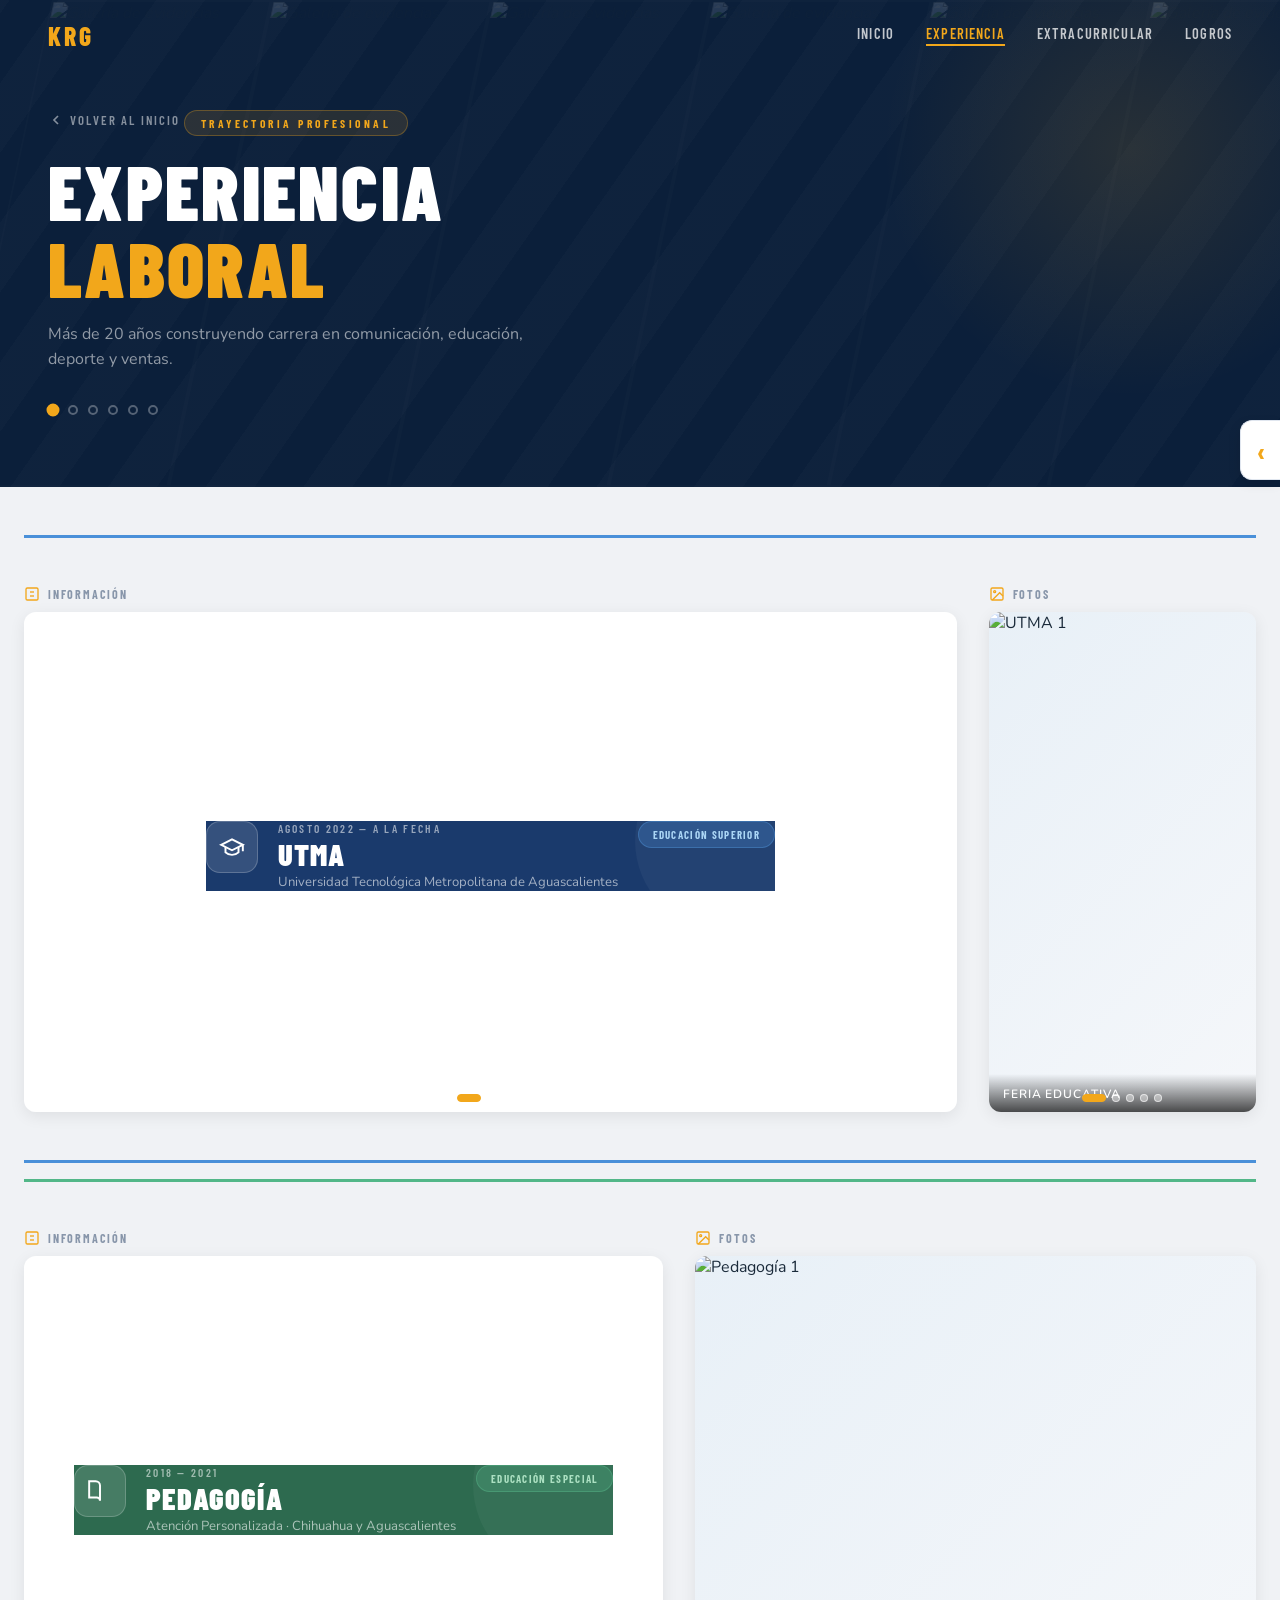
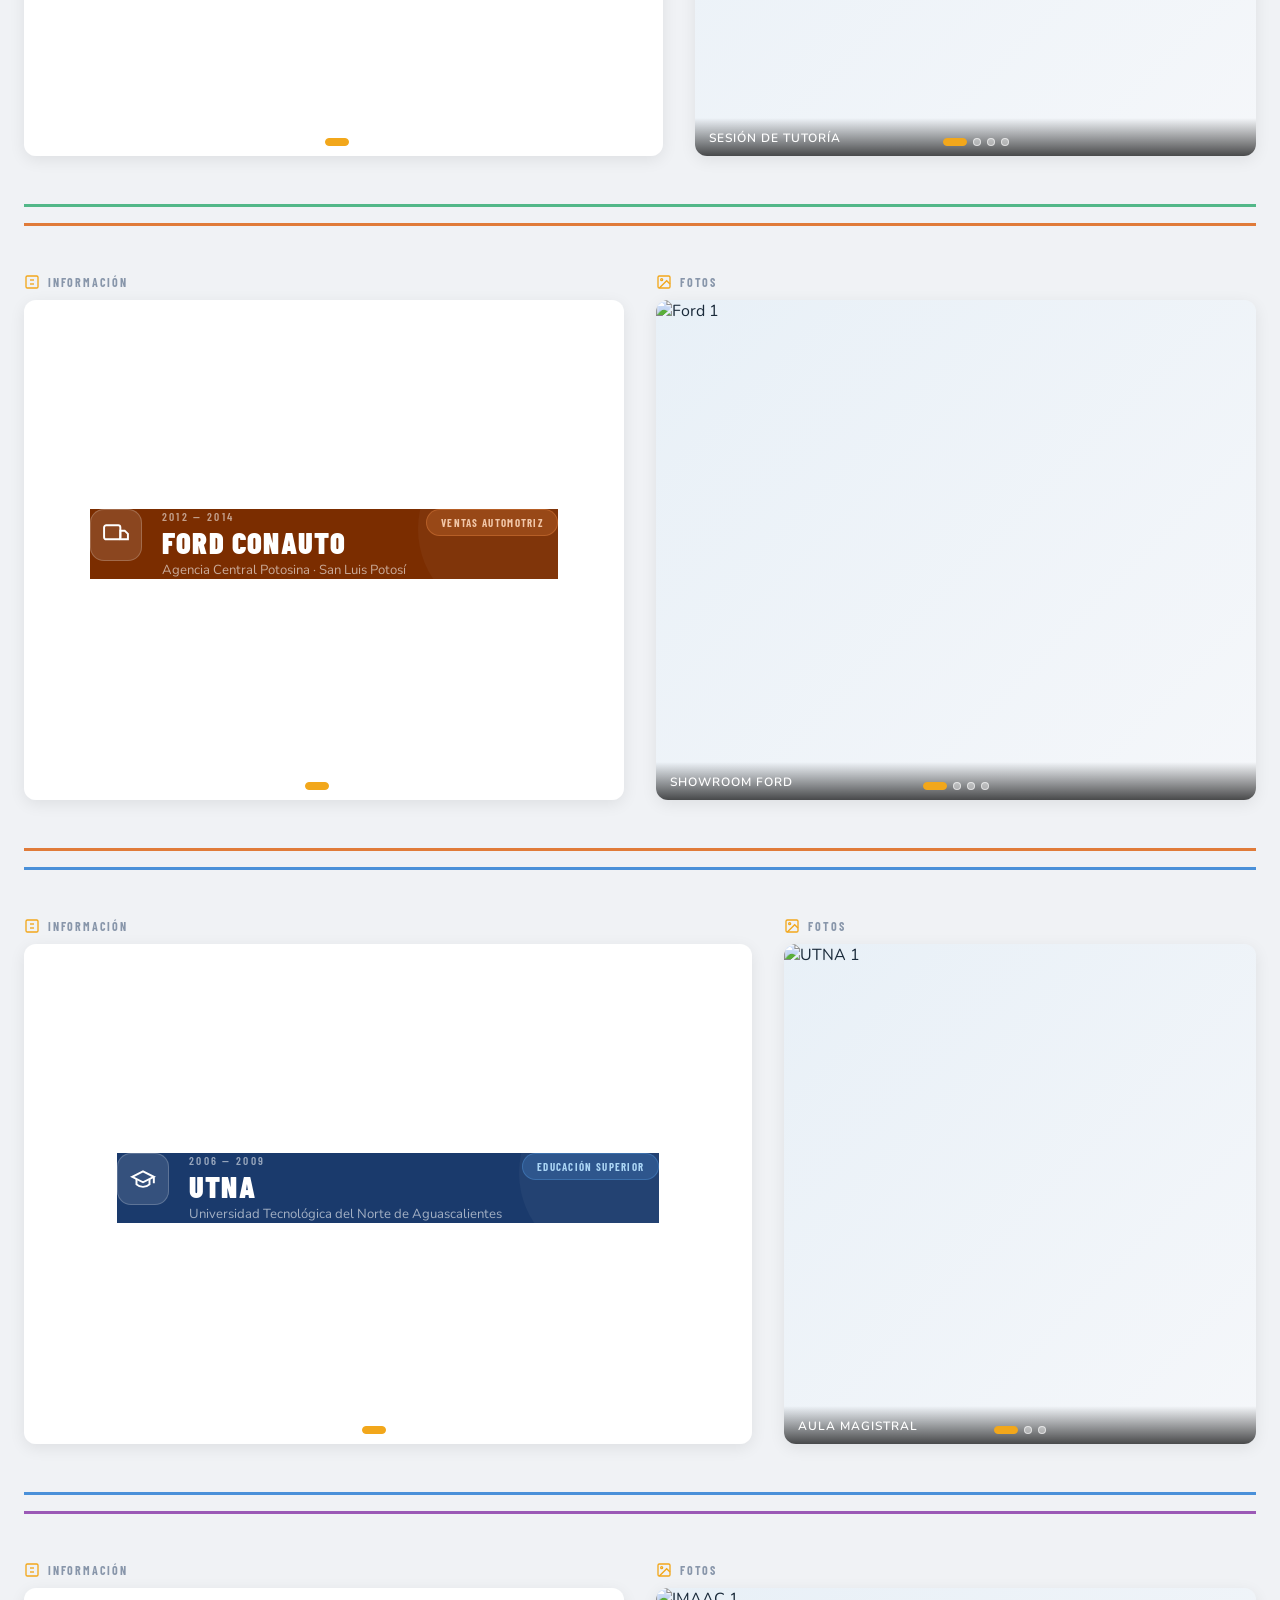
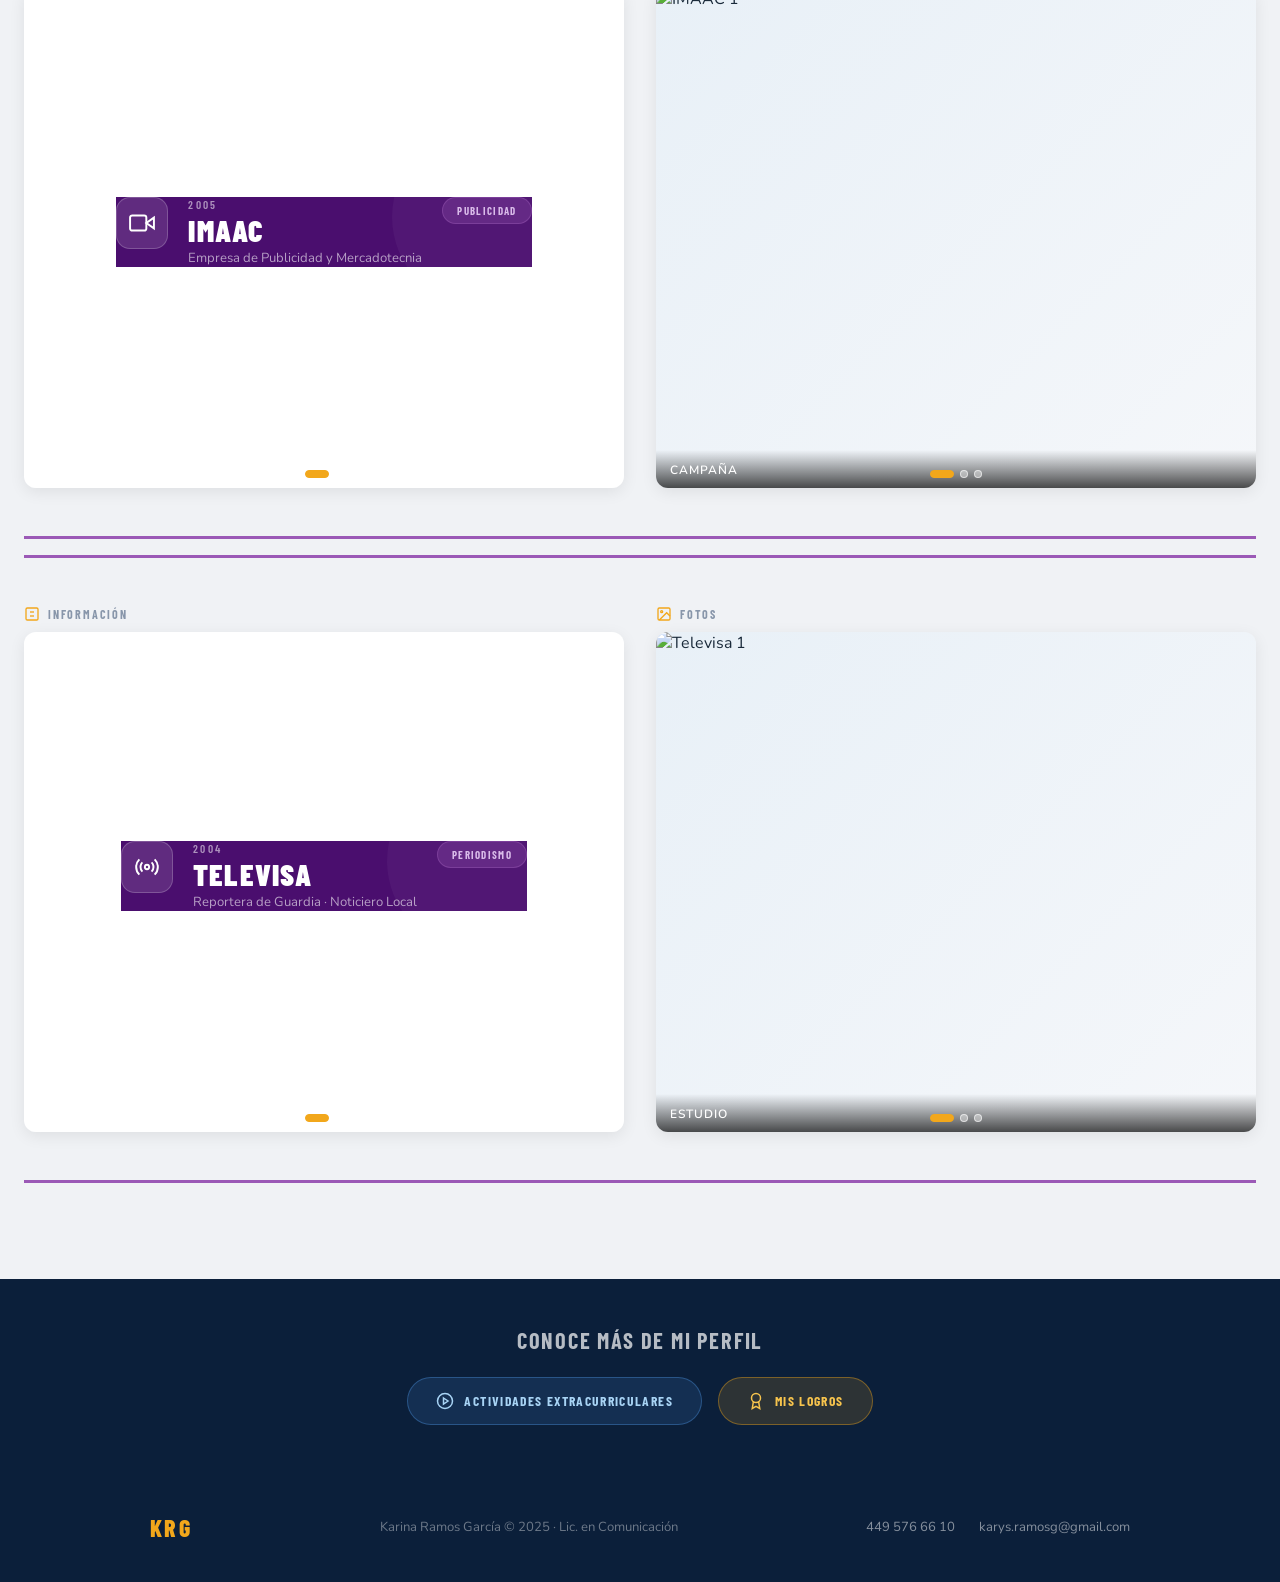
==== commit f58eca96: "Update experiencia.html" ====
--- a/experiencia.html
+++ b/experiencia.html
@@ -74,7 +74,7 @@
   <main class="exp-main">
 
     <!-- UTMA -->
-    <section class="exp-section" id="utma" data-theme="university" class="reveal">
+    <section class="exp-section reveal" id="utma" data-theme="university">
       <div class="section-carousel-info">
         <div class="carousel-label"><svg viewBox="0 0 24 24" fill="none" stroke="currentColor" stroke-width="2"><rect x="3" y="3" width="18" height="18" rx="2"/><line x1="9" y1="9" x2="15" y2="9"/><line x1="9" y1="15" x2="15" y2="15"/></svg>Información</div>
         <div class="carousel-track-wrap">
@@ -107,7 +107,7 @@
     </section>
 
     <!-- PEDAGOGÍA -->
-    <section class="exp-section" id="pedagogia" data-theme="pedagogy" class="reveal">
+    <section class="exp-section reveal" id="pedagogia" data-theme="pedagogy">
       <div class="section-carousel-info">
         <div class="carousel-label"><svg viewBox="0 0 24 24" fill="none" stroke="currentColor" stroke-width="2"><rect x="3" y="3" width="18" height="18" rx="2"/><line x1="9" y1="9" x2="15" y2="9"/><line x1="9" y1="15" x2="15" y2="15"/></svg>Información</div>
         <div class="carousel-track-wrap">
@@ -137,7 +137,7 @@
     </section>
 
     <!-- FORD -->
-    <section class="exp-section" id="ford" data-theme="auto" class="reveal">
+    <section class="exp-section reveal" id="ford" data-theme="auto">
       <div class="section-carousel-info">
         <div class="carousel-label"><svg viewBox="0 0 24 24" fill="none" stroke="currentColor" stroke-width="2"><rect x="3" y="3" width="18" height="18" rx="2"/><line x1="9" y1="9" x2="15" y2="9"/><line x1="9" y1="15" x2="15" y2="15"/></svg>Información</div>
         <div class="carousel-track-wrap">
@@ -167,7 +167,7 @@
     </section>
 
     <!-- UTNA -->
-    <section class="exp-section" id="utna" data-theme="university" class="reveal">
+    <section class="exp-section reveal" id="utna" data-theme="university">
       <div class="section-carousel-info">
         <div class="carousel-label"><svg viewBox="0 0 24 24" fill="none" stroke="currentColor" stroke-width="2"><rect x="3" y="3" width="18" height="18" rx="2"/><line x1="9" y1="9" x2="15" y2="9"/><line x1="9" y1="15" x2="15" y2="15"/></svg>Información</div>
         <div class="carousel-track-wrap">
@@ -197,7 +197,7 @@
     </section>
 
     <!-- IMAAC -->
-    <section class="exp-section" id="imaac" data-theme="media" class="reveal">
+    <section class="exp-section reveal" id="imaac" data-theme="media">
       <div class="section-carousel-info">
         <div class="carousel-label"><svg viewBox="0 0 24 24" fill="none" stroke="currentColor" stroke-width="2"><rect x="3" y="3" width="18" height="18" rx="2"/><line x1="9" y1="9" x2="15" y2="9"/><line x1="9" y1="15" x2="15" y2="15"/></svg>Información</div>
         <div class="carousel-track-wrap">
@@ -226,7 +226,7 @@
     </section>
 
     <!-- TELEVISA -->
-    <section class="exp-section" id="televisa" data-theme="media" class="reveal">
+    <section class="exp-section reveal" id="televisa" data-theme="media">
       <div class="section-carousel-info">
         <div class="carousel-label"><svg viewBox="0 0 24 24" fill="none" stroke="currentColor" stroke-width="2"><rect x="3" y="3" width="18" height="18" rx="2"/><line x1="9" y1="9" x2="15" y2="9"/><line x1="9" y1="15" x2="15" y2="15"/></svg>Información</div>
         <div class="carousel-track-wrap">
--- a/experiencia.css
+++ b/experiencia.css
@@ -1,9 +1,8 @@
 /* =========================================
-   EXPERIENCIA LABORAL — experiencia.css v4
-   Con toggle colapsable para el navegador lateral
+   EXPERIENCIA LABORAL — experiencia.css v5
+   Grid 50-50 para información y fotos
    ========================================= */
 
-/* --- TEMAS DE COLOR POR ÁREA --- */
 :root {
   --univ-primary:  #1A3A6C;
   --univ-accent:   #4A90D9;
@@ -84,7 +83,7 @@
 }
 
 /* =========================================
-   PAGE HERO CON GALERÍA DE FONDO
+   PAGE HERO
    ========================================= */
 .page-hero {
   position: relative;
@@ -298,9 +297,7 @@
 }
 
 @media (min-width: 1100px) {
-  .timeline-nav {
-    display: block !important;
-  }
+  .timeline-nav { display: block !important; }
 }
 
 .tn-label {
@@ -368,14 +365,14 @@
 }
 
 /* =========================================
-   SECCIONES CON CARRUSEL
+   SECCIONES — GRID 50/50
    ========================================= */
 .exp-section {
   position: relative;
-  padding: 56px 0 0;
+  padding: 48px 0;
   margin-bottom: 16px;
   display: grid;
-  grid-template-columns: 1fr 400px;
+  grid-template-columns: 1fr 1fr;
   gap: 32px;
   align-items: start;
   border-top: 3px solid transparent;
@@ -406,23 +403,14 @@
   border-bottom-color: var(--media-accent);
 }
 
-.exp-section-content {
-  display: flex;
-  flex-direction: column;
-  gap: 3px;
-}
-}
-
 /* =========================================
-   CARRUSEL DERECHO
+   CARRUSELES
    ========================================= */
+.section-carousel-info,
 .section-carousel {
   display: flex;
   flex-direction: column;
   gap: 10px;
-  height: fit-content;
-  position: sticky;
-  top: 100px;
 }
 
 .carousel-label {
@@ -446,7 +434,7 @@
   position: relative;
   border-radius: 12px;
   overflow: hidden;
-  height: 320px;
+  height: 500px;
   background: #f0f2f5;
   box-shadow: 0 4px 16px rgba(0,0,0,0.08);
 }
@@ -474,11 +462,6 @@
   height: 100%;
   object-fit: cover;
   display: block;
-}
-
-.carousel-slide:not(:has(img[src])) {
-  font-size: 3rem;
-  color: #ddd;
 }
 
 .slide-caption {
@@ -546,6 +529,42 @@
 .carousel-arrow.next { right: 8px; }
 
 /* =========================================
+   INFO SLIDE
+   ========================================= */
+.info-slide {
+  padding: 20px;
+  overflow-y: auto;
+  background: white;
+}
+
+.info-slide .company-header {
+  padding: 0;
+  border-radius: 0;
+  margin-bottom: 12px;
+}
+
+.info-slide .role-block {
+  padding: 0;
+  border-radius: 0;
+  border: none;
+  background: white;
+  margin-bottom: 12px;
+}
+
+.info-slide .role-block:hover {
+  box-shadow: none;
+  transform: none;
+}
+
+.info-slide .role-header {
+  margin-bottom: 10px;
+}
+
+.info-slide .role-list li {
+  font-size: 0.82rem;
+}
+
+/* =========================================
    COMPANY HEADER
    ========================================= */
 .company-header {
@@ -633,31 +652,26 @@
 .role-block {
   background: white;
   border-radius: 0;
-  padding: 28px 32px;
-  border-top: 1px solid #f0f2f5;
-  transition: transform 0.3s ease, box-shadow 0.3s ease;
+  padding: 20px 0;
+  border-top: none;
+  transition: transform 0.3s ease;
 }
 .role-block:last-child {
-  border-radius: 0 0 16px 16px;
-  margin-bottom: 48px;
-  border-bottom: 3px solid transparent;
-}
-
-[data-theme="university"] .role-block:last-child { border-bottom-color: var(--univ-accent); }
-[data-theme="pedagogy"]   .role-block:last-child { border-bottom-color: var(--ped-accent); }
-[data-theme="auto"]       .role-block:last-child { border-bottom-color: var(--auto-accent); }
-[data-theme="media"]      .role-block:last-child { border-bottom-color: var(--media-accent); }
+  border-radius: 0;
+  margin-bottom: 0;
+  border-bottom: none;
+}
 
 .role-block:hover {
-  transform: translateX(4px);
-  box-shadow: -4px 0 0 var(--gold), 4px 8px 24px rgba(0,0,0,0.06);
+  transform: none;
+  box-shadow: none;
 }
 
 .role-header {
   display: flex;
   align-items: flex-start;
   gap: 16px;
-  margin-bottom: 18px;
+  margin-bottom: 12px;
 }
 
 .role-icon {
@@ -695,99 +709,92 @@
 
 .role-title {
   font-family: var(--font-display);
-  font-size: 1.3rem;
+  font-size: 1.1rem;
   font-weight: 700;
   color: var(--text);
   line-height: 1.2;
   letter-spacing: 0.01em;
 }
 
-.role-intro {
-  font-size: 0.95rem;
-  color: #556;
-  line-height: 1.7;
-  margin-bottom: 20px;
-  font-style: italic;
-}
-
 .role-list {
   list-style: none;
   display: flex;
   flex-direction: column;
-  gap: 10px;
-  margin-bottom: 20px;
+  gap: 8px;
+  margin-bottom: 12px;
 }
 .role-list li {
   display: flex;
   align-items: flex-start;
   gap: 10px;
-  font-size: 0.9rem;
+  font-size: 0.82rem;
   color: #445;
-  line-height: 1.6;
+  line-height: 1.4;
 }
 .role-list li::before {
   content: '';
-  width: 6px; height: 6px;
+  width: 5px; height: 5px;
   border-radius: 50%;
   background: var(--gold);
   flex-shrink: 0;
-  margin-top: 7px;
+  margin-top: 5px;
 }
 
 .role-body {
   display: flex;
   flex-direction: column;
+  gap: 10px;
+}
+
+.role-stat-row {
+  display: flex;
+  align-items: center;
   gap: 12px;
-}
-
-.role-stat-row {
-  display: flex;
-  align-items: center;
-  gap: 24px;
   background: var(--univ-light);
   border: 1px solid var(--univ-border);
-  border-radius: 12px;
-  padding: 16px 20px;
+  border-radius: 8px;
+  padding: 10px 12px;
+  margin-top: 10px;
 }
 .role-stat { text-align: center; flex-shrink: 0; }
 .stat-num {
   display: block;
   font-family: var(--font-display);
-  font-size: 2.8rem;
+  font-size: 1.8rem;
   font-weight: 900;
   color: var(--univ-primary);
   line-height: 1;
 }
 .stat-label {
-  font-size: 0.72rem;
+  font-size: 0.62rem;
   color: var(--univ-primary);
   opacity: 0.7;
   font-weight: 600;
   text-transform: uppercase;
   letter-spacing: 0.08em;
-  line-height: 1.3;
+  line-height: 1.2;
 }
 .role-stat-desc {
-  font-size: 0.88rem;
+  font-size: 0.75rem;
   color: #445;
-  line-height: 1.6;
-}
-
-.role-sport { border-left: 4px solid var(--sport-accent); }
+  line-height: 1.4;
+}
+
+.role-sport { border-left: none; }
 
 .sports-chips {
   display: flex;
   flex-wrap: wrap;
-  gap: 8px;
+  gap: 6px;
   margin-top: 8px;
 }
 .chip {
   display: inline-flex;
   align-items: center;
   gap: 6px;
-  font-size: 0.8rem;
+  font-size: 0.72rem;
   font-weight: 600;
-  padding: 6px 14px;
+  padding: 4px 10px;
   border-radius: 100px;
   background: var(--sport-light);
   border: 1.5px solid var(--sport-border);
@@ -798,63 +805,63 @@
 
 .ped-grid {
   display: grid;
-  grid-template-columns: repeat(auto-fill, minmax(200px, 1fr));
-  gap: 12px;
+  grid-template-columns: repeat(2, 1fr);
+  gap: 8px;
   margin-top: 8px;
 }
 .ped-card {
   display: flex;
   flex-direction: column;
   align-items: flex-start;
-  gap: 8px;
-  padding: 16px;
+  gap: 6px;
+  padding: 10px;
   background: var(--ped-light);
   border: 1.5px solid var(--ped-border);
-  border-radius: 12px;
-  font-size: 0.83rem;
+  border-radius: 8px;
+  font-size: 0.72rem;
   color: var(--ped-primary);
   font-weight: 600;
-  line-height: 1.4;
+  line-height: 1.3;
   transition: transform 0.2s;
 }
-.ped-card:hover { transform: translateY(-3px); }
-.ped-icon { font-size: 1.4rem; }
+.ped-card:hover { transform: translateY(-2px); }
+.ped-icon { font-size: 1.2rem; }
 
 .auto-stat-row {
   display: flex;
   align-items: center;
-  gap: 24px;
+  gap: 10px;
   background: var(--auto-light);
   border: 1px solid var(--auto-border);
-  border-radius: 12px;
-  padding: 16px 20px;
-  margin-top: 16px;
+  border-radius: 8px;
+  padding: 10px 12px;
+  margin-top: 10px;
 }
 .auto-kpi { flex-shrink: 0; text-align: center; }
 .kpi-num {
   display: block;
   font-family: var(--font-display);
-  font-size: 3.2rem;
+  font-size: 2rem;
   font-weight: 900;
   color: var(--auto-primary);
   line-height: 1;
 }
 .kpi-label {
-  font-size: 0.72rem;
+  font-size: 0.62rem;
   color: var(--auto-primary);
   opacity: 0.7;
   font-weight: 600;
   text-transform: uppercase;
   letter-spacing: 0.08em;
-  line-height: 1.4;
+  line-height: 1.2;
 }
 .kpi-bar-wrap { flex: 1; }
 .kpi-bar {
-  height: 10px;
+  height: 6px;
   background: rgba(224,123,57,0.2);
   border-radius: 10px;
   overflow: hidden;
-  margin-bottom: 8px;
+  margin-bottom: 4px;
 }
 .kpi-fill {
   height: 100%;
@@ -867,7 +874,7 @@
   from { width: 0; }
   to   { width: var(--fill, 0%); }
 }
-.kpi-bar-wrap small { font-size: 0.78rem; color: #667; }
+.kpi-bar-wrap small { font-size: 0.68rem; color: #667; }
 
 .reveal {
   opacity: 0;
@@ -936,87 +943,18 @@
 @media (max-width: 1250px) {
   .page-hero { padding: 90px 24px 56px; }
   .exp-section { grid-template-columns: 1fr; }
-  .section-carousel { position: static; }
 }
 
 @media (max-width: 860px) {
   .company-header { flex-wrap: wrap; gap: 14px; padding: 20px; }
   .company-badge { order: 3; }
-  .role-block { padding: 20px; }
-  .role-stat-row, .auto-stat-row { flex-direction: column; align-items: flex-start; }
   .menu-toggle { display: flex; }
   .topbar-links { display: none; }
-  .carousel-track-wrap { height: 280px; }
+  .carousel-track-wrap { height: 400px; }
+  .role-title { font-size: 1rem; }
 }
 
 @media (max-width: 520px) {
-  .ped-grid { grid-template-columns: 1fr 1fr; }
-  .carousel-track-wrap { height: 220px; }
-}
-
-/* =========================================
-   CARRUSEL DE INFORMACIÓN (Izquierdo)
-   ========================================= */
-.section-carousel-info {
-  display: flex;
-  flex-direction: column;
-  gap: 10px;
-  height: fit-content;
-  position: sticky;
-  top: 100px;
-}
-
-.carousel-track-wrap.info-wrap {
-  position: relative;
-  border-radius: 12px;
-  overflow: hidden;
-  height: 320px;
-  background: #f0f2f5;
-  box-shadow: 0 4px 16px rgba(0,0,0,0.08);
-}
-
-.info-slide {
-  padding: 20px;
-  overflow-y: auto;
-  background: white;
-}
-
-.info-slide .company-header {
-  padding: 0;
-  border-radius: 0;
-  margin-bottom: 0;
-}
-
-.info-slide .role-block {
-  padding: 0;
-  border-radius: 0;
-  border: none;
-  background: white;
-  margin-bottom: 0;
-}
-
-.info-slide .role-block:last-child {
-  border-bottom: none;
-}
-
-.info-slide .role-block:hover {
-  box-shadow: none;
-  transform: none;
-}
-
-.info-slide .role-list {
-  margin-bottom: 12px;
-}
-
-.info-slide .role-list li {
-  font-size: 0.85rem;
-}
-
-.info-slide .sports-chips {
-  gap: 6px;
-}
-
-.info-slide .chip {
-  font-size: 0.75rem;
-  padding: 4px 10px;
-}
+  .ped-grid { grid-template-columns: 1fr; }
+  .carousel-track-wrap { height: 300px; }
+}
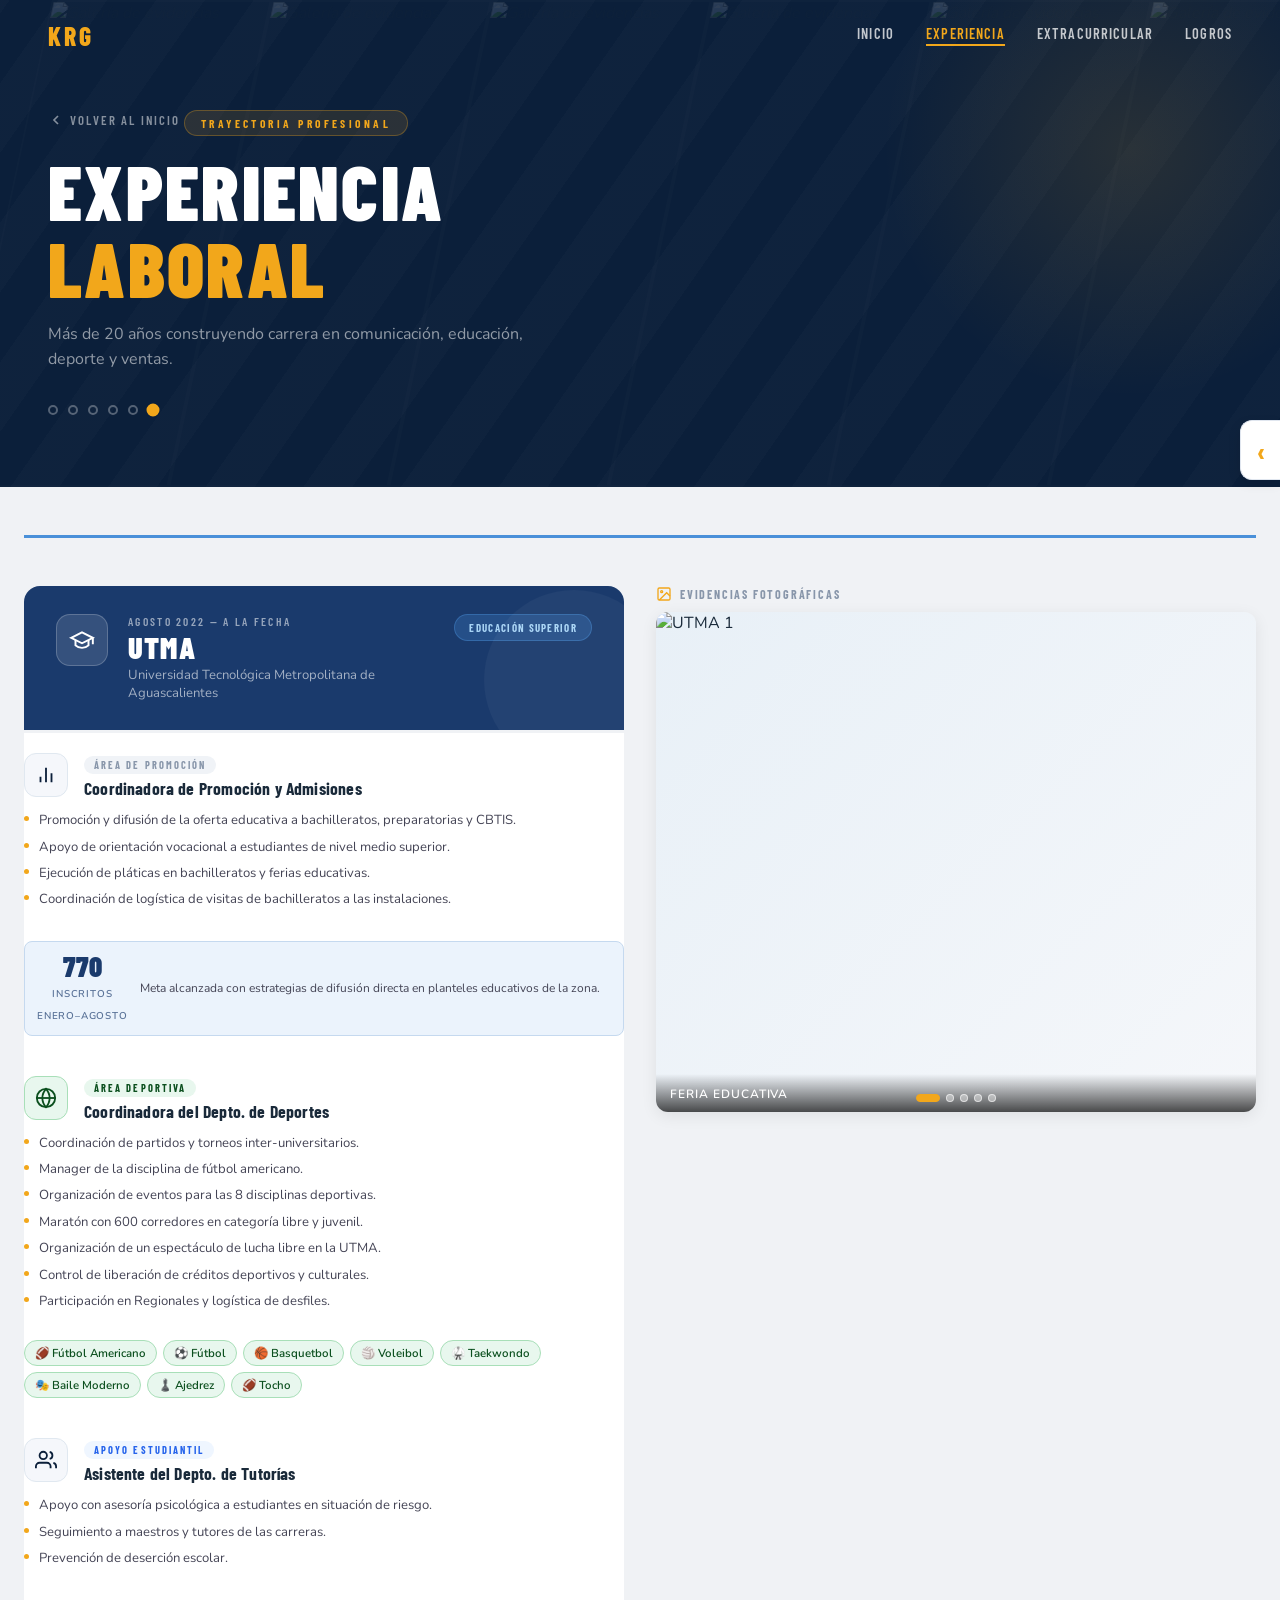
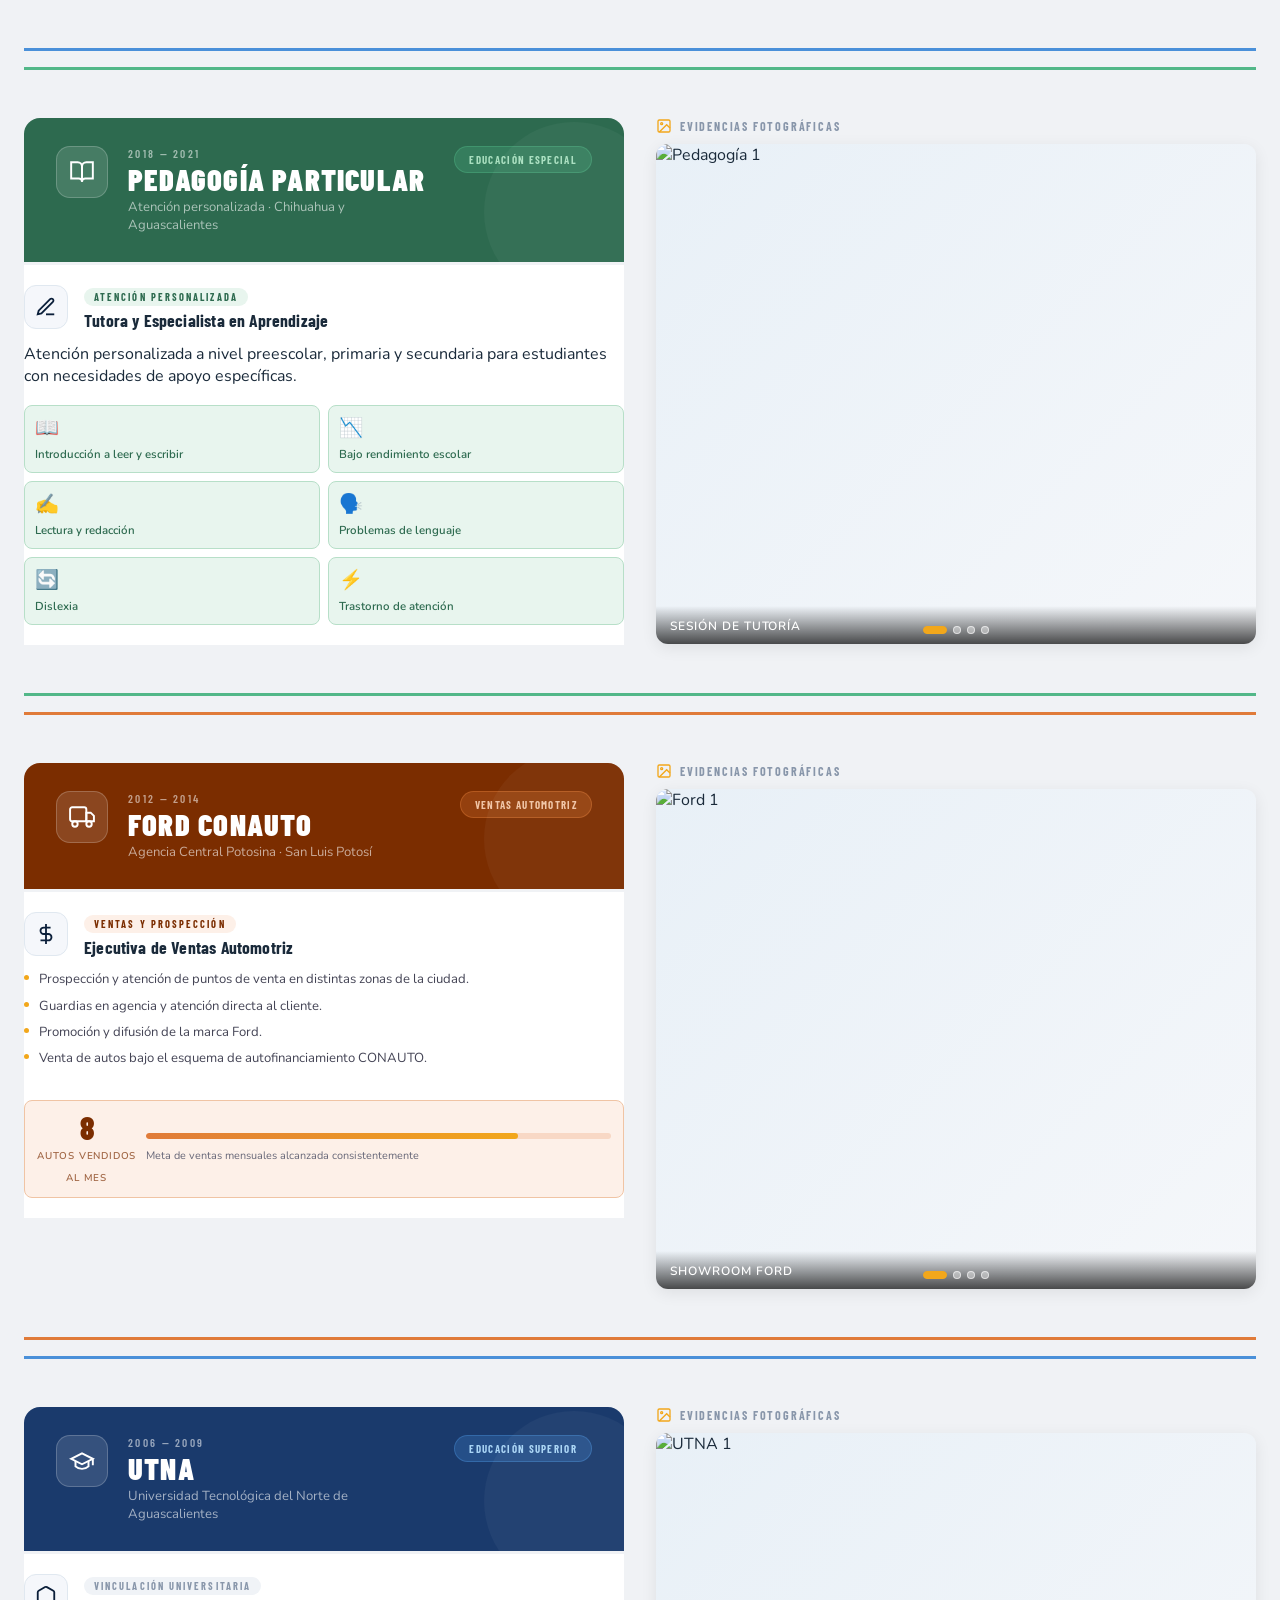
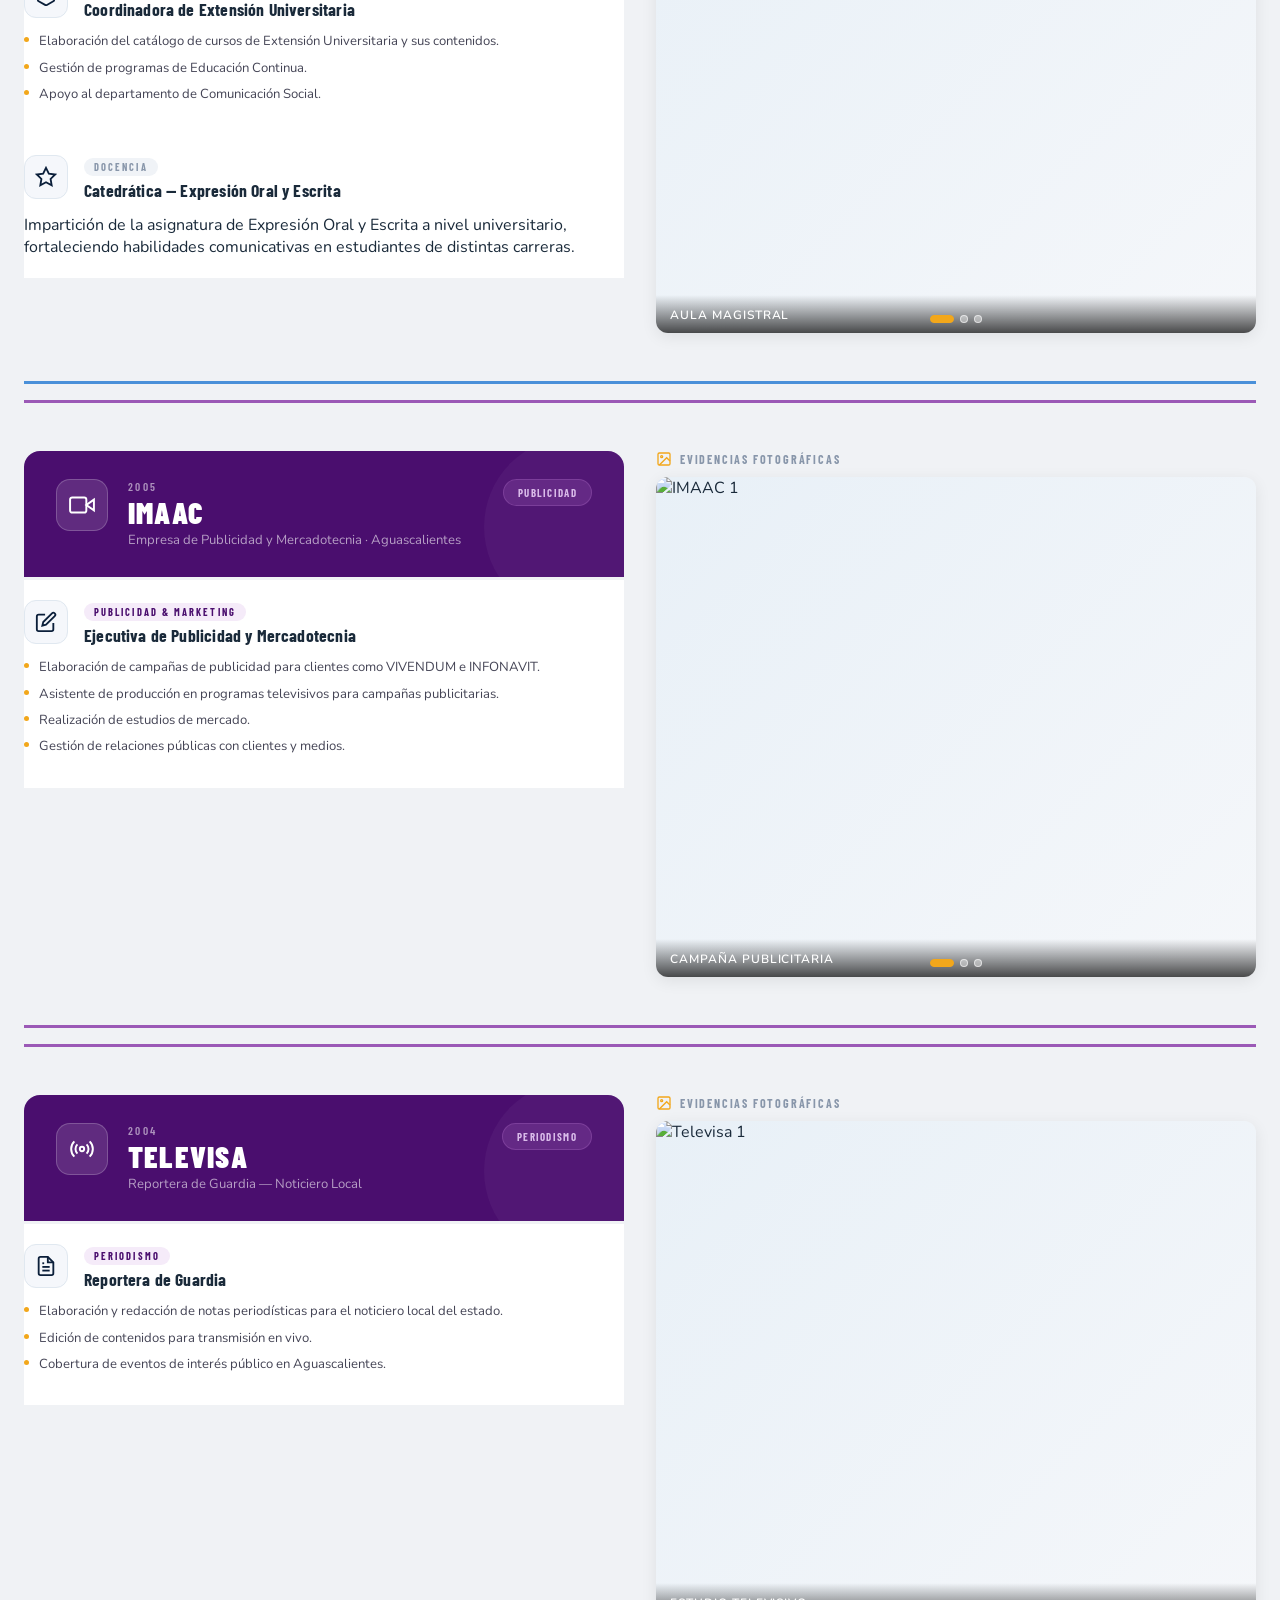
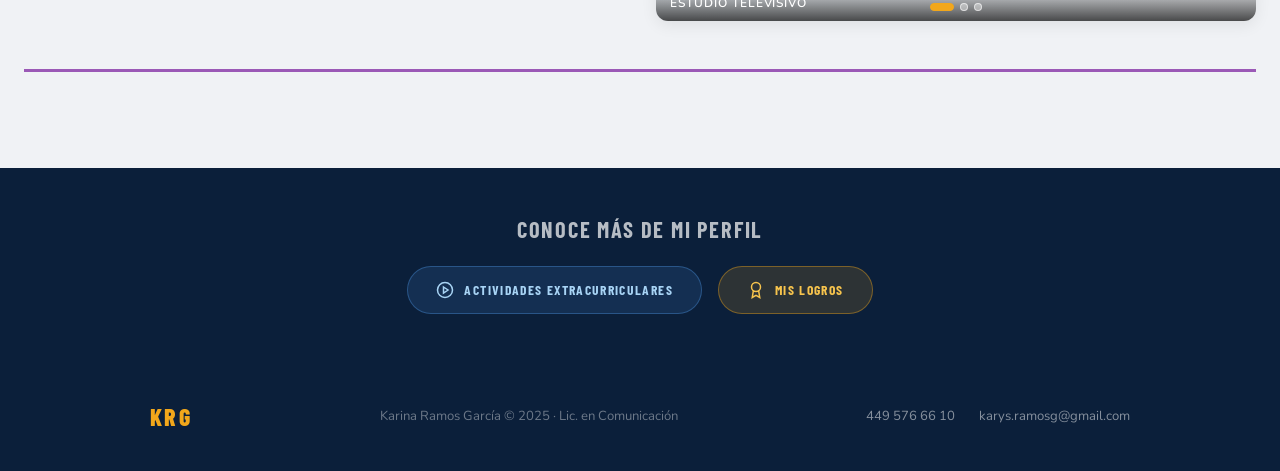
==== commit e91b410a: "Update experiencia.html" ====
--- a/experiencia.html
+++ b/experiencia.html
@@ -12,6 +12,7 @@
 </head>
 <body class="exp-page">
 
+  <!-- TOPBAR -->
   <nav class="topbar" id="topbar">
     <a href="index.html" class="topbar-logo">KRG</a>
     <div class="topbar-links">
@@ -20,9 +21,12 @@
       <a href="extracurricular.html">Extracurricular</a>
       <a href="logros.html">Logros</a>
     </div>
-    <button class="menu-toggle" id="menuToggle"><span></span><span></span><span></span></button>
+    <button class="menu-toggle" id="menuToggle" aria-label="Menú">
+      <span></span><span></span><span></span>
+    </button>
   </nav>
 
+  <!-- MOBILE MENU -->
   <div class="mobile-menu" id="mobileMenu">
     <a href="index.html">Inicio</a>
     <a href="experiencia.html" class="active">Experiencia</a>
@@ -30,10 +34,18 @@
     <a href="logros.html">Logros</a>
   </div>
 
+  <!-- PAGE HERO CON GALERÍA DE IMÁGENES EN FONDO -->
   <header class="page-hero exp-hero">
     <div class="page-hero-bg">
+      <!-- BANDA DIAGONAL CONTINUA DE IMÁGENES
+           Ruta: img/hero/ 
+           Archivos: hero-1.jpg, hero-2.jpg, hero-3.jpg, etc.
+           El JS duplica automáticamente para scroll infinito
+      -->
       <div class="photo-band-wrapper">
-        <div class="photo-band-track" id="photoBandTrack"></div>
+        <div class="photo-band-track" id="photoBandTrack">
+          <!-- Los items se cargan automáticamente con JS -->
+        </div>
       </div>
       <div class="hero-stripes"></div>
       <div class="hero-glow"></div>
@@ -47,6 +59,7 @@
       <div class="page-tag">Trayectoria profesional</div>
       <h1 class="page-title">Experiencia<br/><em>Laboral</em></h1>
       <p class="page-desc">Más de 20 años construyendo carrera en comunicación, educación, deporte y ventas.</p>
+      <!-- Indicadores de secciones -->
       <div class="section-dots">
         <button class="dot active" data-target="utma" title="UTMA"></button>
         <button class="dot" data-target="pedagogia" title="Pedagogía"></button>
@@ -58,70 +71,239 @@
     </div>
   </header>
 
-  <button class="timeline-toggle" id="timelineToggle">‹</button>
+  <!-- TIMELINE LATERAL DERECHA — COLAPSABLE -->
+  <button class="timeline-toggle" id="timelineToggle" aria-label="Abrir/Cerrar navegación">‹</button>
   <aside class="timeline-nav collapsed" id="timelineNav">
     <div class="tn-label">Empresas</div>
     <nav class="tn-links">
-      <a href="#utma"      class="tn-item active" data-theme="university"><span class="tn-dot"></span><span class="tn-text">UTMA <small>2022 – hoy</small></span></a>
-      <a href="#pedagogia" class="tn-item" data-theme="pedagogy"><span class="tn-dot"></span><span class="tn-text">Pedagogía <small>2018 – 2021</small></span></a>
-      <a href="#ford"      class="tn-item" data-theme="auto"><span class="tn-dot"></span><span class="tn-text">Ford CONAUTO <small>2012 – 2014</small></span></a>
-      <a href="#utna"      class="tn-item" data-theme="university"><span class="tn-dot"></span><span class="tn-text">UTNA <small>2006 – 2009</small></span></a>
-      <a href="#imaac"     class="tn-item" data-theme="media"><span class="tn-dot"></span><span class="tn-text">IMAAC <small>2005</small></span></a>
-      <a href="#televisa"  class="tn-item" data-theme="media"><span class="tn-dot"></span><span class="tn-text">Televisa <small>2004</small></span></a>
+      <a href="#utma"      class="tn-item active" data-theme="university">
+        <span class="tn-dot"></span>
+        <span class="tn-text">UTMA <small>2022 – hoy</small></span>
+      </a>
+      <a href="#pedagogia" class="tn-item" data-theme="pedagogy">
+        <span class="tn-dot"></span>
+        <span class="tn-text">Pedagogía <small>2018 – 2021</small></span>
+      </a>
+      <a href="#ford"      class="tn-item" data-theme="auto">
+        <span class="tn-dot"></span>
+        <span class="tn-text">Ford CONAUTO <small>2012 – 2014</small></span>
+      </a>
+      <a href="#utna"      class="tn-item" data-theme="university">
+        <span class="tn-dot"></span>
+        <span class="tn-text">UTNA <small>2006 – 2009</small></span>
+      </a>
+      <a href="#imaac"     class="tn-item" data-theme="media">
+        <span class="tn-dot"></span>
+        <span class="tn-text">IMAAC <small>2005</small></span>
+      </a>
+      <a href="#televisa"  class="tn-item" data-theme="media">
+        <span class="tn-dot"></span>
+        <span class="tn-text">Televisa <small>2004</small></span>
+      </a>
     </nav>
   </aside>
 
+  <!-- CONTENIDO PRINCIPAL -->
   <main class="exp-main">
 
-    <!-- UTMA -->
-    <section class="exp-section reveal" id="utma" data-theme="university">
-      <div class="section-carousel-info">
-        <div class="carousel-label"><svg viewBox="0 0 24 24" fill="none" stroke="currentColor" stroke-width="2"><rect x="3" y="3" width="18" height="18" rx="2"/><line x1="9" y1="9" x2="15" y2="9"/><line x1="9" y1="15" x2="15" y2="15"/></svg>Información</div>
-        <div class="carousel-track-wrap">
-          <div class="carousel-track" id="carousel-info-utma">
-            <div class="carousel-slide info-slide"><div class="company-header"><div class="company-icon university-icon"><svg viewBox="0 0 24 24" fill="none" stroke="currentColor" stroke-width="1.8"><path d="M22 10v6M2 10l10-5 10 5-10 5z"/><path d="M6 12v5c3 3 9 3 12 0v-5"/></svg></div><div class="company-meta"><span class="company-period">Agosto 2022 — A la fecha</span><h2 class="company-name">UTMA</h2><p class="company-full">Universidad Tecnológica Metropolitana de Aguascalientes</p></div><div class="company-badge university-badge">Educación Superior</div></div></div>
-            <div class="carousel-slide info-slide"><div class="role-block role-promo"><div class="role-header"><div class="role-icon"><svg viewBox="0 0 24 24" fill="none" stroke="currentColor" stroke-width="2"><path d="M18 20V10M12 20V4M6 20v-6"/></svg></div><div><span class="role-tag">Área de Promoción</span><h3 class="role-title">Coordinadora de Promoción y Admisiones</h3></div></div><div class="role-body"><ul class="role-list"><li>Promoción y difusión de la oferta educativa</li><li>Apoyo de orientación vocacional</li><li>Pláticas en bachilleratos y ferias</li></ul><div class="role-stat-row"><div class="role-stat"><span class="stat-num">~800</span><span class="stat-label">Inscritos</span></div><div class="role-stat-desc">Meta alcanzada enero-agosto</div></div></div></div></div>
-            <div class="carousel-slide info-slide"><div class="role-block role-sport"><div class="role-header"><div class="role-icon sport-icon"><svg viewBox="0 0 24 24" fill="none" stroke="currentColor" stroke-width="2"><circle cx="12" cy="12" r="10"/><path d="M12 2a15.3 15.3 0 0 1 4 10 15.3 15.3 0 0 1-4 10 15.3 15.3 0 0 1-4-10 15.3 15.3 0 0 1 4-10z"/><path d="M2 12h20"/></svg></div><div><span class="role-tag sport-tag">Área Deportiva</span><h3 class="role-title">Coordinadora de Deportes</h3></div></div><div class="role-body"><ul class="role-list"><li>Coordinación de partidos y torneos</li><li>Manager de fútbol americano</li><li>Maratón con 600 corredores</li></ul><div class="sports-chips"><span class="chip">🏈 Fútbol Americano</span><span class="chip">⚽ Fútbol</span><span class="chip">🏀 Basquetbol</span></div></div></div></div>
-            <div class="carousel-slide info-slide"><div class="role-block role-tutoria"><div class="role-header"><div class="role-icon"><svg viewBox="0 0 24 24" fill="none" stroke="currentColor" stroke-width="2"><path d="M17 21v-2a4 4 0 0 0-4-4H5a4 4 0 0 0-4 4v2"/><circle cx="9" cy="7" r="4"/></svg></div><div><span class="role-tag tut-tag">Apoyo Estudiantil</span><h3 class="role-title">Asistente de Tutorías</h3></div></div><div class="role-body"><ul class="role-list"><li>Asesoría psicológica a estudiantes</li><li>Seguimiento a maestros y tutores</li><li>Prevención de deserción escolar</li></ul></div></div></div>
-          </div>
-          <button class="carousel-arrow prev" onclick="moveCarouselInfo(this, -1)">❮</button>
-          <button class="carousel-arrow next" onclick="moveCarouselInfo(this, 1)">❯</button>
-          <div class="carousel-controls" id="carousel-info-utma-dots"></div>
-        </div>
-      </div>
-      <div class="section-carousel">
-        <div class="carousel-label"><svg viewBox="0 0 24 24" fill="none" stroke="currentColor" stroke-width="2"><rect x="3" y="3" width="18" height="18" rx="2"/><circle cx="8.5" cy="8.5" r="1.5"/><polyline points="21 15 16 10 5 21"/></svg>Fotos</div>
+    <!-- ══════════════════════════════════════
+         SECCIÓN 1: UTMA (3 sub-roles + Carrusel)
+    ══════════════════════════════════════ -->
+    <section class="exp-section" id="utma" data-theme="university">
+
+      <!-- CONTENIDO IZQUIERDO -->
+      <div class="exp-section-content">
+
+        <!-- Encabezado de empresa -->
+        <div class="company-header">
+          <div class="company-icon university-icon">
+            <svg viewBox="0 0 24 24" fill="none" stroke="currentColor" stroke-width="1.8">
+              <path d="M22 10v6M2 10l10-5 10 5-10 5z"/>
+              <path d="M6 12v5c3 3 9 3 12 0v-5"/>
+            </svg>
+          </div>
+          <div class="company-meta">
+            <span class="company-period">Agosto 2022 — A la fecha</span>
+            <h2 class="company-name">UTMA</h2>
+            <p class="company-full">Universidad Tecnológica Metropolitana de Aguascalientes</p>
+          </div>
+          <div class="company-badge university-badge">Educación Superior</div>
+        </div>
+
+        <!-- SUB-ROL: Promoción y Admisiones -->
+        <div class="role-block role-promo reveal">
+          <div class="role-header">
+            <div class="role-icon">
+              <svg viewBox="0 0 24 24" fill="none" stroke="currentColor" stroke-width="2">
+                <path d="M18 20V10M12 20V4M6 20v-6"/>
+              </svg>
+            </div>
+            <div>
+              <span class="role-tag">Área de Promoción</span>
+              <h3 class="role-title">Coordinadora de Promoción y Admisiones</h3>
+            </div>
+          </div>
+          <div class="role-body">
+            <ul class="role-list">
+              <li>Promoción y difusión de la oferta educativa a bachilleratos, preparatorias y CBTIS.</li>
+              <li>Apoyo de orientación vocacional a estudiantes de nivel medio superior.</li>
+              <li>Ejecución de pláticas en bachilleratos y ferias educativas.</li>
+              <li>Coordinación de logística de visitas de bachilleratos a las instalaciones.</li>
+            </ul>
+            <div class="role-stat-row">
+              <div class="role-stat promo-stat">
+                <span class="stat-num">~800</span>
+                <span class="stat-label">Inscritos<br/>Enero–Agosto</span>
+              </div>
+              <div class="role-stat-desc">
+                Meta alcanzada con estrategias de difusión directa en planteles educativos de la zona.
+              </div>
+            </div>
+          </div>
+        </div>
+
+        <!-- SUB-ROL: Deportes -->
+        <div class="role-block role-sport reveal">
+          <div class="role-header">
+            <div class="role-icon sport-icon">
+              <svg viewBox="0 0 24 24" fill="none" stroke="currentColor" stroke-width="2">
+                <circle cx="12" cy="12" r="10"/>
+                <path d="M12 2a15.3 15.3 0 0 1 4 10 15.3 15.3 0 0 1-4 10 15.3 15.3 0 0 1-4-10 15.3 15.3 0 0 1 4-10z"/>
+                <path d="M2 12h20"/>
+              </svg>
+            </div>
+            <div>
+              <span class="role-tag sport-tag">Área Deportiva</span>
+              <h3 class="role-title">Coordinadora del Depto. de Deportes</h3>
+            </div>
+          </div>
+          <div class="role-body">
+            <ul class="role-list">
+              <li>Coordinación de partidos y torneos inter-universitarios.</li>
+              <li>Manager de la disciplina de fútbol americano.</li>
+              <li>Organización de eventos para las 8 disciplinas deportivas.</li>
+              <li>Maratón con 600 corredores en categoría libre y juvenil.</li>
+              <li>Organización de un espectáculo de lucha libre en la UTMA.</li>
+              <li>Control de liberación de créditos deportivos y culturales.</li>
+              <li>Participación en Regionales y logística de desfiles.</li>
+            </ul>
+            <div class="sports-chips">
+              <span class="chip">🏈 Fútbol Americano</span>
+              <span class="chip">⚽ Fútbol</span>
+              <span class="chip">🏀 Basquetbol</span>
+              <span class="chip">🏐 Voleibol</span>
+              <span class="chip">🥋 Taekwondo</span>
+              <span class="chip">🎭 Baile Moderno</span>
+              <span class="chip">♟️ Ajedrez</span>
+              <span class="chip">🏈 Tocho</span>
+            </div>
+          </div>
+        </div>
+
+        <!-- SUB-ROL: Tutorías -->
+        <div class="role-block role-tutoria reveal">
+          <div class="role-header">
+            <div class="role-icon">
+              <svg viewBox="0 0 24 24" fill="none" stroke="currentColor" stroke-width="2">
+                <path d="M17 21v-2a4 4 0 0 0-4-4H5a4 4 0 0 0-4 4v2"/>
+                <circle cx="9" cy="7" r="4"/>
+                <path d="M23 21v-2a4 4 0 0 0-3-3.87"/>
+                <path d="M16 3.13a4 4 0 0 1 0 7.75"/>
+              </svg>
+            </div>
+            <div>
+              <span class="role-tag tut-tag">Apoyo Estudiantil</span>
+              <h3 class="role-title">Asistente del Depto. de Tutorías</h3>
+            </div>
+          </div>
+          <div class="role-body">
+            <ul class="role-list">
+              <li>Apoyo con asesoría psicológica a estudiantes en situación de riesgo.</li>
+              <li>Seguimiento a maestros y tutores de las carreras.</li>
+              <li>Prevención de deserción escolar.</li>
+            </ul>
+          </div>
+        </div>
+
+      </div>
+
+      <!-- CARRUSEL DERECHO — Carpeta: img/utma/ -->
+      <div class="section-carousel reveal">
+        <div class="carousel-label">
+          <svg viewBox="0 0 24 24" fill="none" stroke="currentColor" stroke-width="2"><rect x="3" y="3" width="18" height="18" rx="2"/><circle cx="8.5" cy="8.5" r="1.5"/><polyline points="21 15 16 10 5 21"/></svg>
+          Evidencias fotográficas
+        </div>
         <div class="carousel-track-wrap">
           <div class="carousel-track" id="carousel-utma">
             <div class="carousel-slide"><img src="img/utma/foto-1.jpg" alt="UTMA 1" /><span class="slide-caption">Feria educativa</span></div>
             <div class="carousel-slide"><img src="img/utma/foto-2.jpg" alt="UTMA 2" /><span class="slide-caption">Evento deportivo</span></div>
             <div class="carousel-slide"><img src="img/utma/foto-3.jpg" alt="UTMA 3" /><span class="slide-caption">Maratón UTMA</span></div>
             <div class="carousel-slide"><img src="img/utma/foto-4.jpg" alt="UTMA 4" /><span class="slide-caption">Visita bachillerato</span></div>
-            <div class="carousel-slide"><img src="img/utma/foto-5.jpg" alt="UTMA 5" /><span class="slide-caption">Torneo</span></div>
+            <div class="carousel-slide"><img src="img/utma/foto-5.jpg" alt="UTMA 5" /><span class="slide-caption">Torneo universitario</span></div>
           </div>
           <button class="carousel-arrow prev" onclick="moveCarousel(this, -1)">❮</button>
           <button class="carousel-arrow next" onclick="moveCarousel(this, 1)">❯</button>
           <div class="carousel-controls" id="carousel-utma-dots"></div>
         </div>
       </div>
+
     </section>
 
-    <!-- PEDAGOGÍA -->
-    <section class="exp-section reveal" id="pedagogia" data-theme="pedagogy">
-      <div class="section-carousel-info">
-        <div class="carousel-label"><svg viewBox="0 0 24 24" fill="none" stroke="currentColor" stroke-width="2"><rect x="3" y="3" width="18" height="18" rx="2"/><line x1="9" y1="9" x2="15" y2="9"/><line x1="9" y1="15" x2="15" y2="15"/></svg>Información</div>
-        <div class="carousel-track-wrap">
-          <div class="carousel-track" id="carousel-info-pedagogia">
-            <div class="carousel-slide info-slide"><div class="company-header"><div class="company-icon"><svg viewBox="0 0 24 24" fill="none" stroke="currentColor" stroke-width="1.8"><path d="M2 3h6a4 4 0 0 1 4 4v14a3 3 0 0 0-3-3H2z"/></svg></div><div class="company-meta"><span class="company-period">2018 — 2021</span><h2 class="company-name">Pedagogía</h2><p class="company-full">Atención Personalizada · Chihuahua y Aguascalientes</p></div><div class="company-badge pedagogy-badge">Educación Especial</div></div></div>
-            <div class="carousel-slide info-slide"><div class="role-block"><div class="role-header"><div class="role-icon"><svg viewBox="0 0 24 24" fill="none" stroke="currentColor" stroke-width="2"><path d="M12 20h9"/><path d="M16.5 3.5a2.121 2.121 0 0 1 3 3L7 19l-4 1 1-4L16.5 3.5z"/></svg></div><div><span class="role-tag pedagogy-tag">Atención personalizada</span><h3 class="role-title">Tutora y Especialista</h3></div></div><div class="role-body"><ul class="role-list"><li>Preescolar, primaria y secundaria</li><li>Lectura y comprensión</li><li>Bajo rendimiento académico</li></ul><div class="ped-grid"><div class="ped-card"><span class="ped-icon">📖</span><span>Lectura/Escritura</span></div><div class="ped-card"><span class="ped-icon">✍️</span><span>Ortografía</span></div><div class="ped-card"><span class="ped-icon">🗣️</span><span>Lenguaje</span></div><div class="ped-card"><span class="ped-icon">⚡</span><span>TDA/H</span></div></div></div></div></div>
-          </div>
-          <button class="carousel-arrow prev" onclick="moveCarouselInfo(this, -1)">❮</button>
-          <button class="carousel-arrow next" onclick="moveCarouselInfo(this, 1)">❯</button>
-          <div class="carousel-controls" id="carousel-info-pedagogia-dots"></div>
-        </div>
-      </div>
-      <div class="section-carousel">
-        <div class="carousel-label"><svg viewBox="0 0 24 24" fill="none" stroke="currentColor" stroke-width="2"><rect x="3" y="3" width="18" height="18" rx="2"/><circle cx="8.5" cy="8.5" r="1.5"/><polyline points="21 15 16 10 5 21"/></svg>Fotos</div>
+    <!-- ══════════════════════════════════════
+         SECCIÓN 2: PEDAGOGÍA PARTICULAR + Carrusel
+    ══════════════════════════════════════ -->
+    <section class="exp-section" id="pedagogia" data-theme="pedagogy">
+
+      <div class="exp-section-content">
+
+        <div class="company-header">
+          <div class="company-icon pedagogy-icon">
+            <svg viewBox="0 0 24 24" fill="none" stroke="currentColor" stroke-width="1.8">
+              <path d="M2 3h6a4 4 0 0 1 4 4v14a3 3 0 0 0-3-3H2z"/>
+              <path d="M22 3h-6a4 4 0 0 0-4 4v14a3 3 0 0 1 3-3h7z"/>
+            </svg>
+          </div>
+          <div class="company-meta">
+            <span class="company-period">2018 — 2021</span>
+            <h2 class="company-name">Pedagogía Particular</h2>
+            <p class="company-full">Atención personalizada · Chihuahua y Aguascalientes</p>
+          </div>
+          <div class="company-badge pedagogy-badge">Educación Especial</div>
+        </div>
+
+        <div class="role-block reveal">
+          <div class="role-header">
+            <div class="role-icon">
+              <svg viewBox="0 0 24 24" fill="none" stroke="currentColor" stroke-width="2">
+                <path d="M12 20h9"/><path d="M16.5 3.5a2.121 2.121 0 0 1 3 3L7 19l-4 1 1-4L16.5 3.5z"/>
+              </svg>
+            </div>
+            <div>
+              <span class="role-tag pedagogy-tag">Atención personalizada</span>
+              <h3 class="role-title">Tutora y Especialista en Aprendizaje</h3>
+            </div>
+          </div>
+          <div class="role-body">
+            <p class="role-intro">Atención personalizada a nivel preescolar, primaria y secundaria para estudiantes con necesidades de apoyo específicas.</p>
+            <div class="ped-grid">
+              <div class="ped-card"><span class="ped-icon">📖</span><span>Introducción a leer y escribir</span></div>
+              <div class="ped-card"><span class="ped-icon">📉</span><span>Bajo rendimiento escolar</span></div>
+              <div class="ped-card"><span class="ped-icon">✍️</span><span>Lectura y redacción</span></div>
+              <div class="ped-card"><span class="ped-icon">🗣️</span><span>Problemas de lenguaje</span></div>
+              <div class="ped-card"><span class="ped-icon">🔄</span><span>Dislexia</span></div>
+              <div class="ped-card"><span class="ped-icon">⚡</span><span>Trastorno de atención</span></div>
+            </div>
+          </div>
+        </div>
+
+      </div>
+
+      <!-- CARRUSEL DERECHO — Carpeta: img/pedagogia/ -->
+      <div class="section-carousel reveal">
+        <div class="carousel-label">
+          <svg viewBox="0 0 24 24" fill="none" stroke="currentColor" stroke-width="2"><rect x="3" y="3" width="18" height="18" rx="2"/><circle cx="8.5" cy="8.5" r="1.5"/><polyline points="21 15 16 10 5 21"/></svg>
+          Evidencias fotográficas
+        </div>
         <div class="carousel-track-wrap">
           <div class="carousel-track" id="carousel-pedagogia">
             <div class="carousel-slide"><img src="img/pedagogia/foto-1.jpg" alt="Pedagogía 1" /><span class="slide-caption">Sesión de tutoría</span></div>
@@ -134,128 +316,311 @@
           <div class="carousel-controls" id="carousel-pedagogia-dots"></div>
         </div>
       </div>
+
     </section>
 
-    <!-- FORD -->
-    <section class="exp-section reveal" id="ford" data-theme="auto">
-      <div class="section-carousel-info">
-        <div class="carousel-label"><svg viewBox="0 0 24 24" fill="none" stroke="currentColor" stroke-width="2"><rect x="3" y="3" width="18" height="18" rx="2"/><line x1="9" y1="9" x2="15" y2="9"/><line x1="9" y1="15" x2="15" y2="15"/></svg>Información</div>
-        <div class="carousel-track-wrap">
-          <div class="carousel-track" id="carousel-info-ford">
-            <div class="carousel-slide info-slide"><div class="company-header"><div class="company-icon"><svg viewBox="0 0 24 24" fill="none" stroke="currentColor" stroke-width="1.8"><rect x="1" y="3" width="15" height="13" rx="2"/><path d="M16 8h4l3 3v5h-7V8z"/></svg></div><div class="company-meta"><span class="company-period">2012 — 2014</span><h2 class="company-name">Ford CONAUTO</h2><p class="company-full">Agencia Central Potosina · San Luis Potosí</p></div><div class="company-badge auto-badge">Ventas Automotriz</div></div></div>
-            <div class="carousel-slide info-slide"><div class="role-block"><div class="role-header"><div class="role-icon"><svg viewBox="0 0 24 24" fill="none" stroke="currentColor" stroke-width="2"><line x1="12" y1="1" x2="12" y2="23"/><path d="M17 5H9.5a3.5 3.5 0 0 0 0 7h5a3.5 3.5 0 0 1 0 7H6"/></svg></div><div><span class="role-tag auto-tag">Ventas</span><h3 class="role-title">Ejecutiva de Ventas</h3></div></div><div class="role-body"><ul class="role-list"><li>Prospección y atención al cliente</li><li>Guardias en agencia</li><li>Promoción de marca Ford</li></ul><div class="auto-stat-row"><div class="auto-kpi"><span class="kpi-num">8</span><span class="kpi-label">Autos/mes</span></div><div class="kpi-bar-wrap"><div class="kpi-bar"><div class="kpi-fill" style="--fill: 80%"></div></div></div></div></div></div></div>
-          </div>
-          <button class="carousel-arrow prev" onclick="moveCarouselInfo(this, -1)">❮</button>
-          <button class="carousel-arrow next" onclick="moveCarouselInfo(this, 1)">❯</button>
-          <div class="carousel-controls" id="carousel-info-ford-dots"></div>
-        </div>
-      </div>
-      <div class="section-carousel">
-        <div class="carousel-label"><svg viewBox="0 0 24 24" fill="none" stroke="currentColor" stroke-width="2"><rect x="3" y="3" width="18" height="18" rx="2"/><circle cx="8.5" cy="8.5" r="1.5"/><polyline points="21 15 16 10 5 21"/></svg>Fotos</div>
+    <!-- ══════════════════════════════════════
+         SECCIÓN 3: FORD CONAUTO + Carrusel
+    ══════════════════════════════════════ -->
+    <section class="exp-section" id="ford" data-theme="auto">
+
+      <div class="exp-section-content">
+
+        <div class="company-header">
+          <div class="company-icon auto-icon">
+            <svg viewBox="0 0 24 24" fill="none" stroke="currentColor" stroke-width="1.8">
+              <rect x="1" y="3" width="15" height="13" rx="2"/>
+              <path d="M16 8h4l3 3v5h-7V8z"/>
+              <circle cx="5.5" cy="18.5" r="2.5"/>
+              <circle cx="18.5" cy="18.5" r="2.5"/>
+            </svg>
+          </div>
+          <div class="company-meta">
+            <span class="company-period">2012 — 2014</span>
+            <h2 class="company-name">Ford CONAUTO</h2>
+            <p class="company-full">Agencia Central Potosina · San Luis Potosí</p>
+          </div>
+          <div class="company-badge auto-badge">Ventas Automotriz</div>
+        </div>
+
+        <div class="role-block reveal">
+          <div class="role-header">
+            <div class="role-icon">
+              <svg viewBox="0 0 24 24" fill="none" stroke="currentColor" stroke-width="2">
+                <line x1="12" y1="1" x2="12" y2="23"/><path d="M17 5H9.5a3.5 3.5 0 0 0 0 7h5a3.5 3.5 0 0 1 0 7H6"/>
+              </svg>
+            </div>
+            <div>
+              <span class="role-tag auto-tag">Ventas y Prospección</span>
+              <h3 class="role-title">Ejecutiva de Ventas Automotriz</h3>
+            </div>
+          </div>
+          <div class="role-body">
+            <ul class="role-list">
+              <li>Prospección y atención de puntos de venta en distintas zonas de la ciudad.</li>
+              <li>Guardias en agencia y atención directa al cliente.</li>
+              <li>Promoción y difusión de la marca Ford.</li>
+              <li>Venta de autos bajo el esquema de autofinanciamiento CONAUTO.</li>
+            </ul>
+            <div class="auto-stat-row">
+              <div class="auto-kpi">
+                <span class="kpi-num">8</span>
+                <span class="kpi-label">Autos vendidos<br/>al mes</span>
+              </div>
+              <div class="kpi-bar-wrap">
+                <div class="kpi-bar">
+                  <div class="kpi-fill" style="--fill: 80%"></div>
+                </div>
+                <small>Meta de ventas mensuales alcanzada consistentemente</small>
+              </div>
+            </div>
+          </div>
+        </div>
+
+      </div>
+
+      <!-- CARRUSEL DERECHO — Carpeta: img/ford/ -->
+      <div class="section-carousel reveal">
+        <div class="carousel-label">
+          <svg viewBox="0 0 24 24" fill="none" stroke="currentColor" stroke-width="2"><rect x="3" y="3" width="18" height="18" rx="2"/><circle cx="8.5" cy="8.5" r="1.5"/><polyline points="21 15 16 10 5 21"/></svg>
+          Evidencias fotográficas
+        </div>
         <div class="carousel-track-wrap">
           <div class="carousel-track" id="carousel-ford">
             <div class="carousel-slide"><img src="img/ford/foto-1.jpg" alt="Ford 1" /><span class="slide-caption">Showroom Ford</span></div>
-            <div class="carousel-slide"><img src="img/ford/foto-2.jpg" alt="Ford 2" /><span class="slide-caption">Presentación</span></div>
+            <div class="carousel-slide"><img src="img/ford/foto-2.jpg" alt="Ford 2" /><span class="slide-caption">Presentación vehículos</span></div>
             <div class="carousel-slide"><img src="img/ford/foto-3.jpg" alt="Ford 3" /><span class="slide-caption">Evento de ventas</span></div>
-            <div class="carousel-slide"><img src="img/ford/foto-4.jpg" alt="Ford 4" /><span class="slide-caption">Capacitación</span></div>
+            <div class="carousel-slide"><img src="img/ford/foto-4.jpg" alt="Ford 4" /><span class="slide-caption">Capacitación CONAUTO</span></div>
           </div>
           <button class="carousel-arrow prev" onclick="moveCarousel(this, -1)">❮</button>
           <button class="carousel-arrow next" onclick="moveCarousel(this, 1)">❯</button>
           <div class="carousel-controls" id="carousel-ford-dots"></div>
         </div>
       </div>
+
     </section>
 
-    <!-- UTNA -->
-    <section class="exp-section reveal" id="utna" data-theme="university">
-      <div class="section-carousel-info">
-        <div class="carousel-label"><svg viewBox="0 0 24 24" fill="none" stroke="currentColor" stroke-width="2"><rect x="3" y="3" width="18" height="18" rx="2"/><line x1="9" y1="9" x2="15" y2="9"/><line x1="9" y1="15" x2="15" y2="15"/></svg>Información</div>
-        <div class="carousel-track-wrap">
-          <div class="carousel-track" id="carousel-info-utna">
-            <div class="carousel-slide info-slide"><div class="company-header"><div class="company-icon"><svg viewBox="0 0 24 24" fill="none" stroke="currentColor" stroke-width="1.8"><path d="M22 10v6M2 10l10-5 10 5-10 5z"/><path d="M6 12v5c3 3 9 3 12 0v-5"/></svg></div><div class="company-meta"><span class="company-period">2006 — 2009</span><h2 class="company-name">UTNA</h2><p class="company-full">Universidad Tecnológica del Norte de Aguascalientes</p></div><div class="company-badge university-badge">Educación Superior</div></div></div>
-            <div class="carousel-slide info-slide"><div class="role-block"><div class="role-header"><div class="role-icon"><svg viewBox="0 0 24 24" fill="none" stroke="currentColor" stroke-width="2"><path d="M21 16V8a2 2 0 0 0-1-1.73l-7-4a2 2 0 0 0-2 0l-7 4A2 2 0 0 0 3 8v8a2 2 0 0 0 1 1.73l7 4a2 2 0 0 0 2 0l7-4A2 2 0 0 0 21 16z"/></svg></div><div><span class="role-tag">Vinculación</span><h3 class="role-title">Coordinadora de Extensión</h3></div></div><div class="role-body"><ul class="role-list"><li>Catálogo de cursos de extensión</li><li>Educación continua</li><li>Comunicación social</li></ul></div></div></div>
-            <div class="carousel-slide info-slide"><div class="role-block"><div class="role-header"><div class="role-icon"><svg viewBox="0 0 24 24" fill="none" stroke="currentColor" stroke-width="2"><polygon points="12 2 15.09 8.26 22 9.27 17 14.14 18.18 21.02 12 17.77 5.82 21.02 7 14.14 2 9.27 8.91 8.26 12 2"/></svg></div><div><span class="role-tag">Docencia</span><h3 class="role-title">Catedrática</h3></div></div><div class="role-body"><ul class="role-list"><li>Expresión Oral y Escrita</li><li>Nivel universitario</li><li>Habilidades comunicativas</li></ul></div></div></div>
-          </div>
-          <button class="carousel-arrow prev" onclick="moveCarouselInfo(this, -1)">❮</button>
-          <button class="carousel-arrow next" onclick="moveCarouselInfo(this, 1)">❯</button>
-          <div class="carousel-controls" id="carousel-info-utna-dots"></div>
-        </div>
-      </div>
-      <div class="section-carousel">
-        <div class="carousel-label"><svg viewBox="0 0 24 24" fill="none" stroke="currentColor" stroke-width="2"><rect x="3" y="3" width="18" height="18" rx="2"/><circle cx="8.5" cy="8.5" r="1.5"/><polyline points="21 15 16 10 5 21"/></svg>Fotos</div>
+    <!-- ══════════════════════════════════════
+         SECCIÓN 4: UTNA + Carrusel
+    ══════════════════════════════════════ -->
+    <section class="exp-section" id="utna" data-theme="university">
+
+      <div class="exp-section-content">
+
+        <div class="company-header">
+          <div class="company-icon university-icon">
+            <svg viewBox="0 0 24 24" fill="none" stroke="currentColor" stroke-width="1.8">
+              <path d="M22 10v6M2 10l10-5 10 5-10 5z"/>
+              <path d="M6 12v5c3 3 9 3 12 0v-5"/>
+            </svg>
+          </div>
+          <div class="company-meta">
+            <span class="company-period">2006 — 2009</span>
+            <h2 class="company-name">UTNA</h2>
+            <p class="company-full">Universidad Tecnológica del Norte de Aguascalientes</p>
+          </div>
+          <div class="company-badge university-badge">Educación Superior</div>
+        </div>
+
+        <div class="role-block reveal">
+          <div class="role-header">
+            <div class="role-icon">
+              <svg viewBox="0 0 24 24" fill="none" stroke="currentColor" stroke-width="2">
+                <path d="M21 16V8a2 2 0 0 0-1-1.73l-7-4a2 2 0 0 0-2 0l-7 4A2 2 0 0 0 3 8v8a2 2 0 0 0 1 1.73l7 4a2 2 0 0 0 2 0l7-4A2 2 0 0 0 21 16z"/>
+              </svg>
+            </div>
+            <div>
+              <span class="role-tag">Vinculación Universitaria</span>
+              <h3 class="role-title">Coordinadora de Extensión Universitaria</h3>
+            </div>
+          </div>
+          <div class="role-body">
+            <ul class="role-list">
+              <li>Elaboración del catálogo de cursos de Extensión Universitaria y sus contenidos.</li>
+              <li>Gestión de programas de Educación Continua.</li>
+              <li>Apoyo al departamento de Comunicación Social.</li>
+            </ul>
+          </div>
+        </div>
+
+        <div class="role-block reveal">
+          <div class="role-header">
+            <div class="role-icon">
+              <svg viewBox="0 0 24 24" fill="none" stroke="currentColor" stroke-width="2">
+                <polygon points="12 2 15.09 8.26 22 9.27 17 14.14 18.18 21.02 12 17.77 5.82 21.02 7 14.14 2 9.27 8.91 8.26 12 2"/>
+              </svg>
+            </div>
+            <div>
+              <span class="role-tag">Docencia</span>
+              <h3 class="role-title">Catedrática — Expresión Oral y Escrita</h3>
+            </div>
+          </div>
+          <div class="role-body">
+            <p class="role-intro">Impartición de la asignatura de Expresión Oral y Escrita a nivel universitario, fortaleciendo habilidades comunicativas en estudiantes de distintas carreras.</p>
+          </div>
+        </div>
+
+      </div>
+
+      <!-- CARRUSEL DERECHO — Carpeta: img/utna/ -->
+      <div class="section-carousel reveal">
+        <div class="carousel-label">
+          <svg viewBox="0 0 24 24" fill="none" stroke="currentColor" stroke-width="2"><rect x="3" y="3" width="18" height="18" rx="2"/><circle cx="8.5" cy="8.5" r="1.5"/><polyline points="21 15 16 10 5 21"/></svg>
+          Evidencias fotográficas
+        </div>
         <div class="carousel-track-wrap">
           <div class="carousel-track" id="carousel-utna">
             <div class="carousel-slide"><img src="img/utna/foto-1.jpg" alt="UTNA 1" /><span class="slide-caption">Aula magistral</span></div>
-            <div class="carousel-slide"><img src="img/utna/foto-2.jpg" alt="UTNA 2" /><span class="slide-caption">Extensión</span></div>
-            <div class="carousel-slide"><img src="img/utna/foto-3.jpg" alt="UTNA 3" /><span class="slide-caption">Comunicación</span></div>
+            <div class="carousel-slide"><img src="img/utna/foto-2.jpg" alt="UTNA 2" /><span class="slide-caption">Extensión universitaria</span></div>
+            <div class="carousel-slide"><img src="img/utna/foto-3.jpg" alt="UTNA 3" /><span class="slide-caption">Comunicación social</span></div>
           </div>
           <button class="carousel-arrow prev" onclick="moveCarousel(this, -1)">❮</button>
           <button class="carousel-arrow next" onclick="moveCarousel(this, 1)">❯</button>
           <div class="carousel-controls" id="carousel-utna-dots"></div>
         </div>
       </div>
+
     </section>
 
-    <!-- IMAAC -->
-    <section class="exp-section reveal" id="imaac" data-theme="media">
-      <div class="section-carousel-info">
-        <div class="carousel-label"><svg viewBox="0 0 24 24" fill="none" stroke="currentColor" stroke-width="2"><rect x="3" y="3" width="18" height="18" rx="2"/><line x1="9" y1="9" x2="15" y2="9"/><line x1="9" y1="15" x2="15" y2="15"/></svg>Información</div>
-        <div class="carousel-track-wrap">
-          <div class="carousel-track" id="carousel-info-imaac">
-            <div class="carousel-slide info-slide"><div class="company-header"><div class="company-icon"><svg viewBox="0 0 24 24" fill="none" stroke="currentColor" stroke-width="1.8"><polygon points="23 7 16 12 23 17 23 7"/><rect x="1" y="5" width="15" height="14" rx="2" ry="2"/></svg></div><div class="company-meta"><span class="company-period">2005</span><h2 class="company-name">IMAAC</h2><p class="company-full">Empresa de Publicidad y Mercadotecnia</p></div><div class="company-badge media-badge">Publicidad</div></div></div>
-            <div class="carousel-slide info-slide"><div class="role-block"><div class="role-header"><div class="role-icon"><svg viewBox="0 0 24 24" fill="none" stroke="currentColor" stroke-width="2"><path d="M11 4H4a2 2 0 0 0-2 2v14a2 2 0 0 0 2 2h14a2 2 0 0 0 2-2v-7"/><path d="M18.5 2.5a2.121 2.121 0 0 1 3 3L12 15l-4 1 1-4 9.5-9.5z"/></svg></div><div><span class="role-tag media-tag">Publicidad</span><h3 class="role-title">Ejecutiva de Publicidad</h3></div></div><div class="role-body"><ul class="role-list"><li>Campañas de publicidad</li><li>Asistente de producción TV</li><li>Estudios de mercado</li><li>Relaciones públicas</li></ul></div></div></div>
-          </div>
-          <button class="carousel-arrow prev" onclick="moveCarouselInfo(this, -1)">❮</button>
-          <button class="carousel-arrow next" onclick="moveCarouselInfo(this, 1)">❯</button>
-          <div class="carousel-controls" id="carousel-info-imaac-dots"></div>
-        </div>
-      </div>
-      <div class="section-carousel">
-        <div class="carousel-label"><svg viewBox="0 0 24 24" fill="none" stroke="currentColor" stroke-width="2"><rect x="3" y="3" width="18" height="18" rx="2"/><circle cx="8.5" cy="8.5" r="1.5"/><polyline points="21 15 16 10 5 21"/></svg>Fotos</div>
+    <!-- ══════════════════════════════════════
+         SECCIÓN 5: IMAAC + Carrusel
+    ══════════════════════════════════════ -->
+    <section class="exp-section" id="imaac" data-theme="media">
+
+      <div class="exp-section-content">
+
+        <div class="company-header">
+          <div class="company-icon media-icon">
+            <svg viewBox="0 0 24 24" fill="none" stroke="currentColor" stroke-width="1.8">
+              <polygon points="23 7 16 12 23 17 23 7"/>
+              <rect x="1" y="5" width="15" height="14" rx="2" ry="2"/>
+            </svg>
+          </div>
+          <div class="company-meta">
+            <span class="company-period">2005</span>
+            <h2 class="company-name">IMAAC</h2>
+            <p class="company-full">Empresa de Publicidad y Mercadotecnia · Aguascalientes</p>
+          </div>
+          <div class="company-badge media-badge">Publicidad</div>
+        </div>
+
+        <div class="role-block reveal">
+          <div class="role-header">
+            <div class="role-icon">
+              <svg viewBox="0 0 24 24" fill="none" stroke="currentColor" stroke-width="2">
+                <path d="M11 4H4a2 2 0 0 0-2 2v14a2 2 0 0 0 2 2h14a2 2 0 0 0 2-2v-7"/>
+                <path d="M18.5 2.5a2.121 2.121 0 0 1 3 3L12 15l-4 1 1-4 9.5-9.5z"/>
+              </svg>
+            </div>
+            <div>
+              <span class="role-tag media-tag">Publicidad & Marketing</span>
+              <h3 class="role-title">Ejecutiva de Publicidad y Mercadotecnia</h3>
+            </div>
+          </div>
+          <div class="role-body">
+            <ul class="role-list">
+              <li>Elaboración de campañas de publicidad para clientes como VIVENDUM e INFONAVIT.</li>
+              <li>Asistente de producción en programas televisivos para campañas publicitarias.</li>
+              <li>Realización de estudios de mercado.</li>
+              <li>Gestión de relaciones públicas con clientes y medios.</li>
+            </ul>
+          </div>
+        </div>
+
+      </div>
+
+      <!-- CARRUSEL DERECHO — Carpeta: img/imaac/ -->
+      <div class="section-carousel reveal">
+        <div class="carousel-label">
+          <svg viewBox="0 0 24 24" fill="none" stroke="currentColor" stroke-width="2"><rect x="3" y="3" width="18" height="18" rx="2"/><circle cx="8.5" cy="8.5" r="1.5"/><polyline points="21 15 16 10 5 21"/></svg>
+          Evidencias fotográficas
+        </div>
         <div class="carousel-track-wrap">
           <div class="carousel-track" id="carousel-imaac">
-            <div class="carousel-slide"><img src="img/imaac/foto-1.jpg" alt="IMAAC 1" /><span class="slide-caption">Campaña</span></div>
-            <div class="carousel-slide"><img src="img/imaac/foto-2.jpg" alt="IMAAC 2" /><span class="slide-caption">Producción</span></div>
-            <div class="carousel-slide"><img src="img/imaac/foto-3.jpg" alt="IMAAC 3" /><span class="slide-caption">Equipo</span></div>
+            <div class="carousel-slide"><img src="img/imaac/foto-1.jpg" alt="IMAAC 1" /><span class="slide-caption">Campaña publicitaria</span></div>
+            <div class="carousel-slide"><img src="img/imaac/foto-2.jpg" alt="IMAAC 2" /><span class="slide-caption">Producción TV</span></div>
+            <div class="carousel-slide"><img src="img/imaac/foto-3.jpg" alt="IMAAC 3" /><span class="slide-caption">Equipo creativo</span></div>
           </div>
           <button class="carousel-arrow prev" onclick="moveCarousel(this, -1)">❮</button>
           <button class="carousel-arrow next" onclick="moveCarousel(this, 1)">❯</button>
           <div class="carousel-controls" id="carousel-imaac-dots"></div>
         </div>
       </div>
+
     </section>
 
-    <!-- TELEVISA -->
-    <section class="exp-section reveal" id="televisa" data-theme="media">
-      <div class="section-carousel-info">
-        <div class="carousel-label"><svg viewBox="0 0 24 24" fill="none" stroke="currentColor" stroke-width="2"><rect x="3" y="3" width="18" height="18" rx="2"/><line x1="9" y1="9" x2="15" y2="9"/><line x1="9" y1="15" x2="15" y2="15"/></svg>Información</div>
-        <div class="carousel-track-wrap">
-          <div class="carousel-track" id="carousel-info-televisa">
-            <div class="carousel-slide info-slide"><div class="company-header"><div class="company-icon"><svg viewBox="0 0 24 24" fill="none" stroke="currentColor" stroke-width="1.8"><circle cx="12" cy="12" r="2"/><path d="M16.24 7.76a6 6 0 0 1 0 8.49m-8.48-.01a6 6 0 0 1 0-8.49m11.31-2.82a10 10 0 0 1 0 14.14m-14.14 0a10 10 0 0 1 0-14.14"/></svg></div><div class="company-meta"><span class="company-period">2004</span><h2 class="company-name">Televisa</h2><p class="company-full">Reportera de Guardia · Noticiero Local</p></div><div class="company-badge media-badge">Periodismo</div></div></div>
-            <div class="carousel-slide info-slide"><div class="role-block"><div class="role-header"><div class="role-icon"><svg viewBox="0 0 24 24" fill="none" stroke="currentColor" stroke-width="2"><path d="M14 2H6a2 2 0 0 0-2 2v16a2 2 0 0 0 2 2h12a2 2 0 0 0 2-2V8z"/><polyline points="14 2 14 8 20 8"/></svg></div><div><span class="role-tag media-tag">Periodismo</span><h3 class="role-title">Reportera de Guardia</h3></div></div><div class="role-body"><ul class="role-list"><li>Redacción de notas periodísticas</li><li>Edición para transmisión</li><li>Cobertura de eventos públicos</li></ul></div></div></div>
-          </div>
-          <button class="carousel-arrow prev" onclick="moveCarouselInfo(this, -1)">❮</button>
-          <button class="carousel-arrow next" onclick="moveCarouselInfo(this, 1)">❯</button>
-          <div class="carousel-controls" id="carousel-info-televisa-dots"></div>
-        </div>
-      </div>
-      <div class="section-carousel">
-        <div class="carousel-label"><svg viewBox="0 0 24 24" fill="none" stroke="currentColor" stroke-width="2"><rect x="3" y="3" width="18" height="18" rx="2"/><circle cx="8.5" cy="8.5" r="1.5"/><polyline points="21 15 16 10 5 21"/></svg>Fotos</div>
+    <!-- ══════════════════════════════════════
+         SECCIÓN 6: TELEVISA + Carrusel
+    ══════════════════════════════════════ -->
+    <section class="exp-section" id="televisa" data-theme="media">
+
+      <div class="exp-section-content">
+
+        <div class="company-header">
+          <div class="company-icon media-icon">
+            <svg viewBox="0 0 24 24" fill="none" stroke="currentColor" stroke-width="1.8">
+              <circle cx="12" cy="12" r="2"/>
+              <path d="M16.24 7.76a6 6 0 0 1 0 8.49m-8.48-.01a6 6 0 0 1 0-8.49m11.31-2.82a10 10 0 0 1 0 14.14m-14.14 0a10 10 0 0 1 0-14.14"/>
+            </svg>
+          </div>
+          <div class="company-meta">
+            <span class="company-period">2004</span>
+            <h2 class="company-name">Televisa</h2>
+            <p class="company-full">Reportera de Guardia — Noticiero Local</p>
+          </div>
+          <div class="company-badge media-badge">Periodismo</div>
+        </div>
+
+        <div class="role-block reveal">
+          <div class="role-header">
+            <div class="role-icon">
+              <svg viewBox="0 0 24 24" fill="none" stroke="currentColor" stroke-width="2">
+                <path d="M14 2H6a2 2 0 0 0-2 2v16a2 2 0 0 0 2 2h12a2 2 0 0 0 2-2V8z"/>
+                <polyline points="14 2 14 8 20 8"/>
+                <line x1="16" y1="13" x2="8" y2="13"/>
+                <line x1="16" y1="17" x2="8" y2="17"/>
+                <polyline points="10 9 9 9 8 9"/>
+              </svg>
+            </div>
+            <div>
+              <span class="role-tag media-tag">Periodismo</span>
+              <h3 class="role-title">Reportera de Guardia</h3>
+            </div>
+          </div>
+          <div class="role-body">
+            <ul class="role-list">
+              <li>Elaboración y redacción de notas periodísticas para el noticiero local del estado.</li>
+              <li>Edición de contenidos para transmisión en vivo.</li>
+              <li>Cobertura de eventos de interés público en Aguascalientes.</li>
+            </ul>
+          </div>
+        </div>
+
+      </div>
+
+      <!-- CARRUSEL DERECHO — Carpeta: img/televisa/ -->
+      <div class="section-carousel reveal">
+        <div class="carousel-label">
+          <svg viewBox="0 0 24 24" fill="none" stroke="currentColor" stroke-width="2"><rect x="3" y="3" width="18" height="18" rx="2"/><circle cx="8.5" cy="8.5" r="1.5"/><polyline points="21 15 16 10 5 21"/></svg>
+          Evidencias fotográficas
+        </div>
         <div class="carousel-track-wrap">
           <div class="carousel-track" id="carousel-televisa">
-            <div class="carousel-slide"><img src="img/televisa/foto-1.jpg" alt="Televisa 1" /><span class="slide-caption">Estudio</span></div>
-            <div class="carousel-slide"><img src="img/televisa/foto-2.jpg" alt="Televisa 2" /><span class="slide-caption">Cobertura</span></div>
-            <div class="carousel-slide"><img src="img/televisa/foto-3.jpg" alt="Televisa 3" /><span class="slide-caption">Redacción</span></div>
+            <div class="carousel-slide"><img src="img/televisa/foto-1.jpg" alt="Televisa 1" /><span class="slide-caption">Estudio televisivo</span></div>
+            <div class="carousel-slide"><img src="img/televisa/foto-2.jpg" alt="Televisa 2" /><span class="slide-caption">Cobertura de eventos</span></div>
+            <div class="carousel-slide"><img src="img/televisa/foto-3.jpg" alt="Televisa 3" /><span class="slide-caption">Redacción de noticias</span></div>
           </div>
           <button class="carousel-arrow prev" onclick="moveCarousel(this, -1)">❮</button>
           <button class="carousel-arrow next" onclick="moveCarousel(this, 1)">❯</button>
           <div class="carousel-controls" id="carousel-televisa-dots"></div>
         </div>
       </div>
+
     </section>
 
   </main>
 
+  <!-- CTA A OTRAS PÁGINAS -->
   <section class="page-cta">
     <div class="cta-inner">
       <p>Conoce más de mi perfil</p>
@@ -272,6 +637,7 @@
     </div>
   </section>
 
+  <!-- FOOTER -->
   <footer class="site-footer">
     <div class="footer-inner">
       <span class="footer-logo">KRG</span>
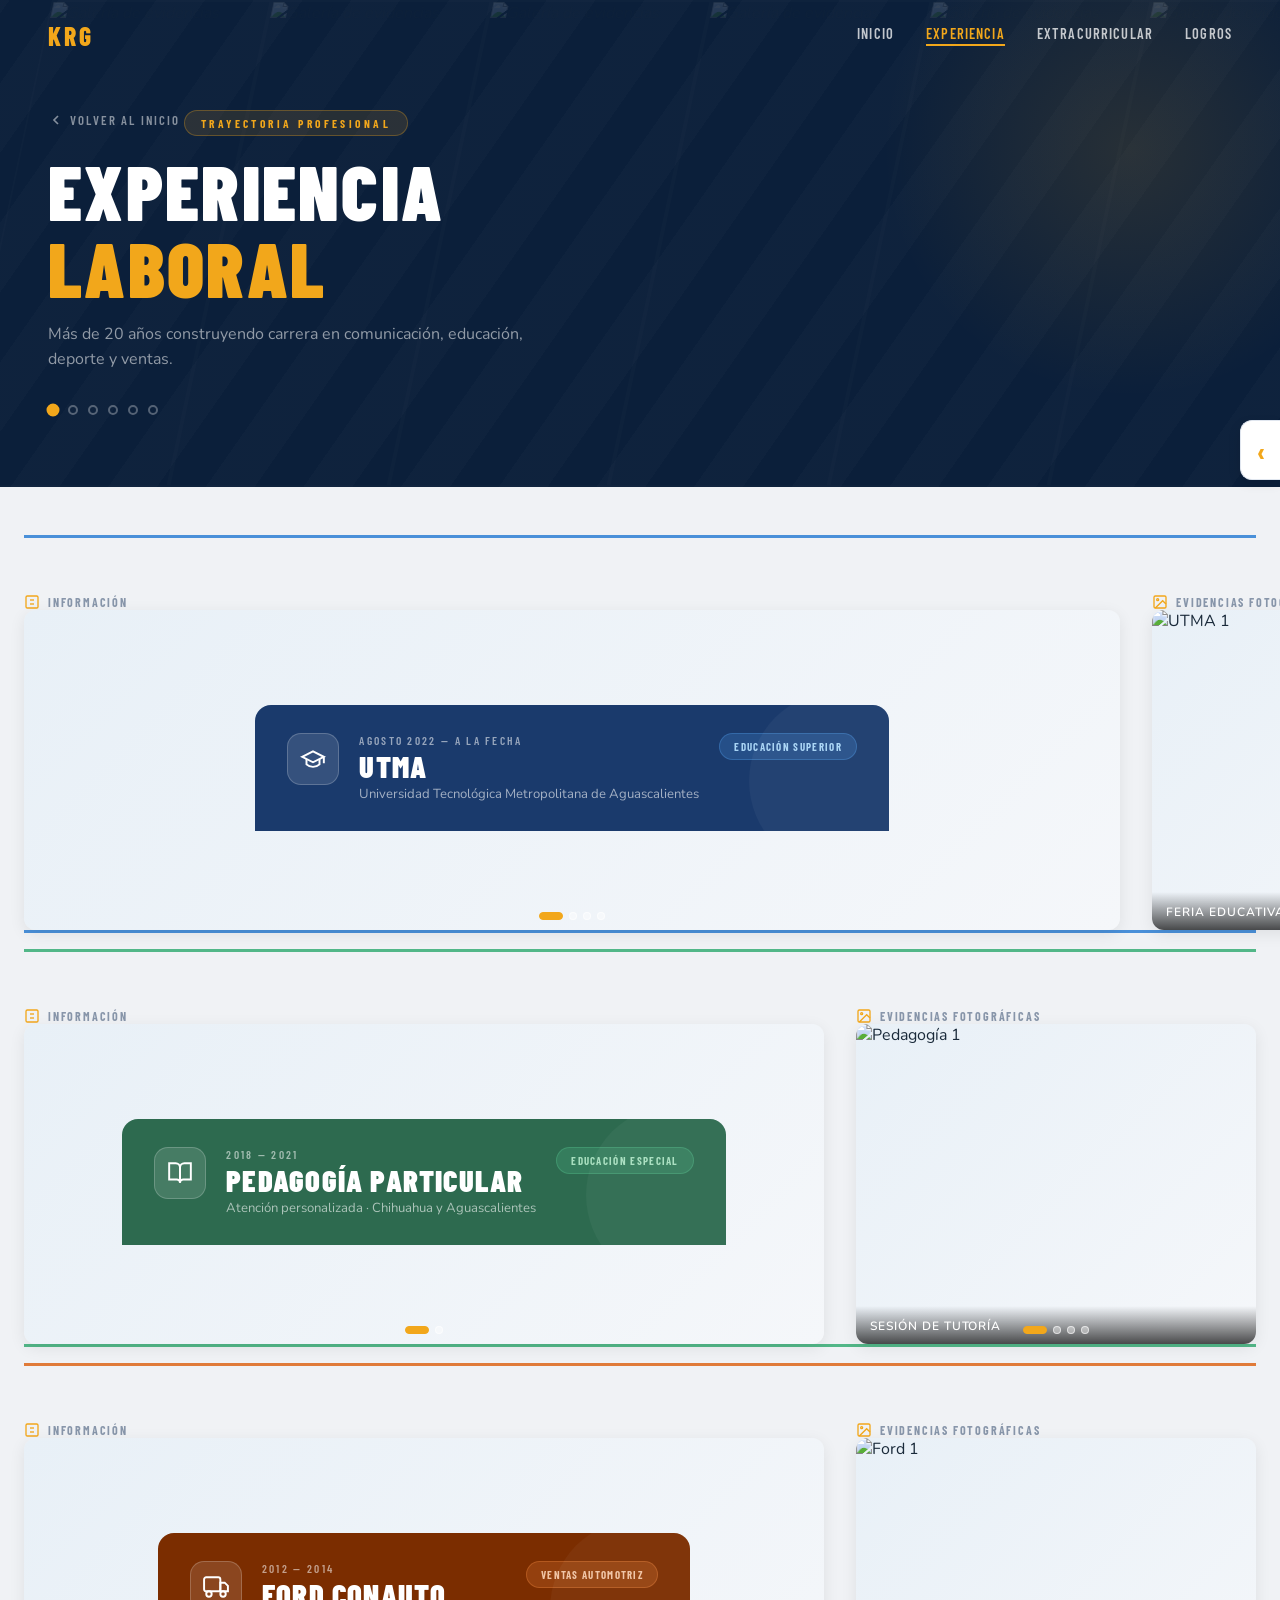
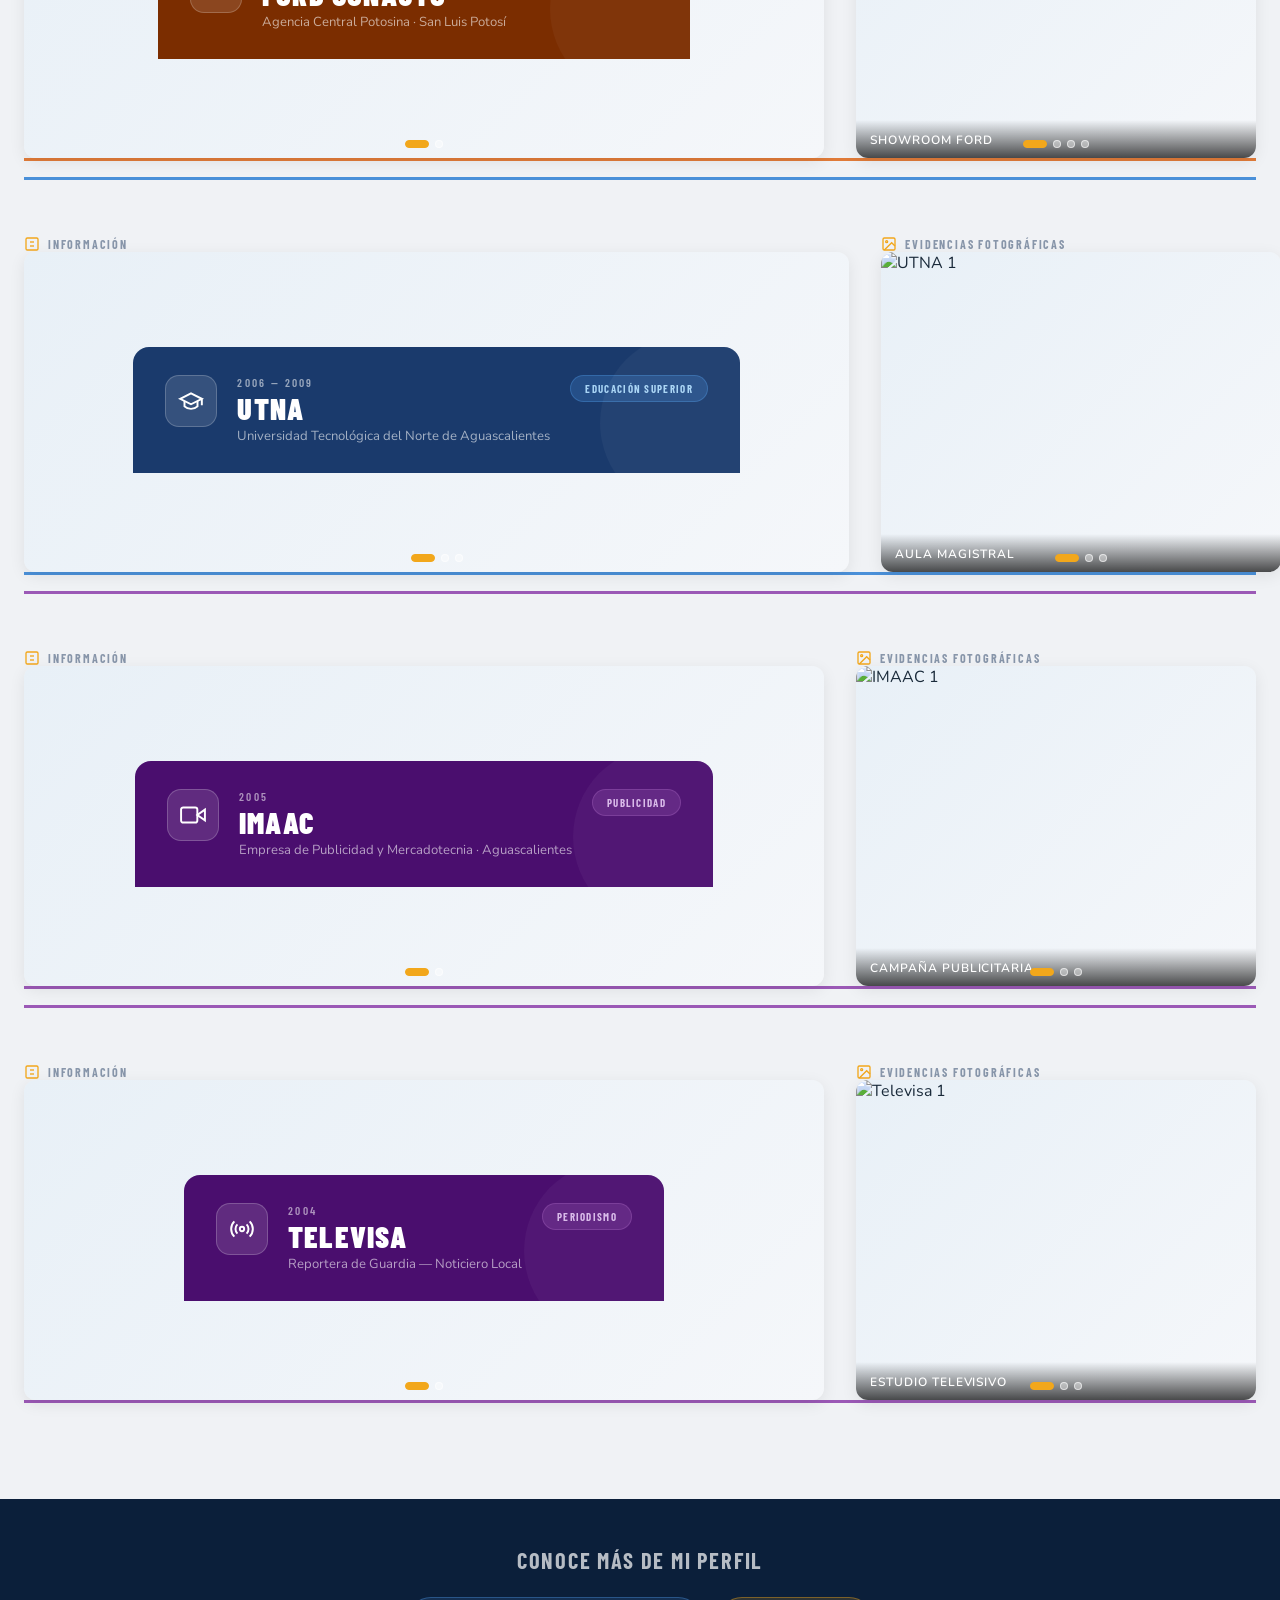
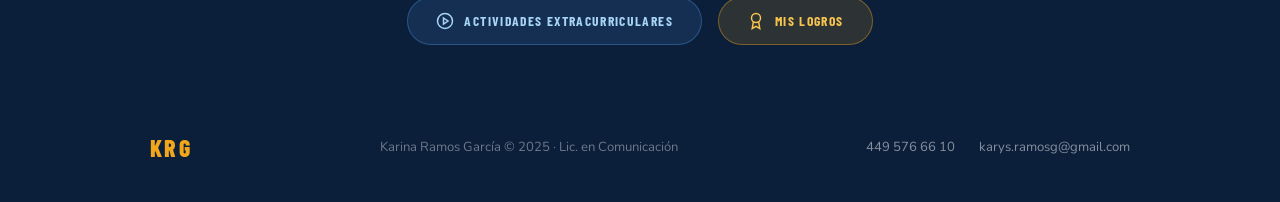
==== commit 88c0b144: "Update experiencia.html" ====
--- a/experiencia.html
+++ b/experiencia.html
@@ -37,15 +37,8 @@
   <!-- PAGE HERO CON GALERÍA DE IMÁGENES EN FONDO -->
   <header class="page-hero exp-hero">
     <div class="page-hero-bg">
-      <!-- BANDA DIAGONAL CONTINUA DE IMÁGENES
-           Ruta: img/hero/ 
-           Archivos: hero-1.jpg, hero-2.jpg, hero-3.jpg, etc.
-           El JS duplica automáticamente para scroll infinito
-      -->
       <div class="photo-band-wrapper">
-        <div class="photo-band-track" id="photoBandTrack">
-          <!-- Los items se cargan automáticamente con JS -->
-        </div>
+        <div class="photo-band-track" id="photoBandTrack"></div>
       </div>
       <div class="hero-stripes"></div>
       <div class="hero-glow"></div>
@@ -59,7 +52,6 @@
       <div class="page-tag">Trayectoria profesional</div>
       <h1 class="page-title">Experiencia<br/><em>Laboral</em></h1>
       <p class="page-desc">Más de 20 años construyendo carrera en comunicación, educación, deporte y ventas.</p>
-      <!-- Indicadores de secciones -->
       <div class="section-dots">
         <button class="dot active" data-target="utma" title="UTMA"></button>
         <button class="dot" data-target="pedagogia" title="Pedagogía"></button>
@@ -76,7 +68,7 @@
   <aside class="timeline-nav collapsed" id="timelineNav">
     <div class="tn-label">Empresas</div>
     <nav class="tn-links">
-      <a href="#utma"      class="tn-item active" data-theme="university">
+      <a href="#utma" class="tn-item active" data-theme="university">
         <span class="tn-dot"></span>
         <span class="tn-text">UTMA <small>2022 – hoy</small></span>
       </a>
@@ -84,19 +76,19 @@
         <span class="tn-dot"></span>
         <span class="tn-text">Pedagogía <small>2018 – 2021</small></span>
       </a>
-      <a href="#ford"      class="tn-item" data-theme="auto">
+      <a href="#ford" class="tn-item" data-theme="auto">
         <span class="tn-dot"></span>
         <span class="tn-text">Ford CONAUTO <small>2012 – 2014</small></span>
       </a>
-      <a href="#utna"      class="tn-item" data-theme="university">
+      <a href="#utna" class="tn-item" data-theme="university">
         <span class="tn-dot"></span>
         <span class="tn-text">UTNA <small>2006 – 2009</small></span>
       </a>
-      <a href="#imaac"     class="tn-item" data-theme="media">
+      <a href="#imaac" class="tn-item" data-theme="media">
         <span class="tn-dot"></span>
         <span class="tn-text">IMAAC <small>2005</small></span>
       </a>
-      <a href="#televisa"  class="tn-item" data-theme="media">
+      <a href="#televisa" class="tn-item" data-theme="media">
         <span class="tn-dot"></span>
         <span class="tn-text">Televisa <small>2004</small></span>
       </a>
@@ -106,128 +98,29 @@
   <!-- CONTENIDO PRINCIPAL -->
   <main class="exp-main">
 
-    <!-- ══════════════════════════════════════
-         SECCIÓN 1: UTMA (3 sub-roles + Carrusel)
-    ══════════════════════════════════════ -->
+    <!-- SECCIÓN 1: UTMA -->
     <section class="exp-section" id="utma" data-theme="university">
 
-      <!-- CONTENIDO IZQUIERDO -->
-      <div class="exp-section-content">
-
-        <!-- Encabezado de empresa -->
-        <div class="company-header">
-          <div class="company-icon university-icon">
-            <svg viewBox="0 0 24 24" fill="none" stroke="currentColor" stroke-width="1.8">
-              <path d="M22 10v6M2 10l10-5 10 5-10 5z"/>
-              <path d="M6 12v5c3 3 9 3 12 0v-5"/>
-            </svg>
-          </div>
-          <div class="company-meta">
-            <span class="company-period">Agosto 2022 — A la fecha</span>
-            <h2 class="company-name">UTMA</h2>
-            <p class="company-full">Universidad Tecnológica Metropolitana de Aguascalientes</p>
-          </div>
-          <div class="company-badge university-badge">Educación Superior</div>
-        </div>
-
-        <!-- SUB-ROL: Promoción y Admisiones -->
-        <div class="role-block role-promo reveal">
-          <div class="role-header">
-            <div class="role-icon">
-              <svg viewBox="0 0 24 24" fill="none" stroke="currentColor" stroke-width="2">
-                <path d="M18 20V10M12 20V4M6 20v-6"/>
-              </svg>
-            </div>
-            <div>
-              <span class="role-tag">Área de Promoción</span>
-              <h3 class="role-title">Coordinadora de Promoción y Admisiones</h3>
-            </div>
-          </div>
-          <div class="role-body">
-            <ul class="role-list">
-              <li>Promoción y difusión de la oferta educativa a bachilleratos, preparatorias y CBTIS.</li>
-              <li>Apoyo de orientación vocacional a estudiantes de nivel medio superior.</li>
-              <li>Ejecución de pláticas en bachilleratos y ferias educativas.</li>
-              <li>Coordinación de logística de visitas de bachilleratos a las instalaciones.</li>
-            </ul>
-            <div class="role-stat-row">
-              <div class="role-stat promo-stat">
-                <span class="stat-num">~800</span>
-                <span class="stat-label">Inscritos<br/>Enero–Agosto</span>
-              </div>
-              <div class="role-stat-desc">
-                Meta alcanzada con estrategias de difusión directa en planteles educativos de la zona.
-              </div>
-            </div>
-          </div>
-        </div>
-
-        <!-- SUB-ROL: Deportes -->
-        <div class="role-block role-sport reveal">
-          <div class="role-header">
-            <div class="role-icon sport-icon">
-              <svg viewBox="0 0 24 24" fill="none" stroke="currentColor" stroke-width="2">
-                <circle cx="12" cy="12" r="10"/>
-                <path d="M12 2a15.3 15.3 0 0 1 4 10 15.3 15.3 0 0 1-4 10 15.3 15.3 0 0 1-4-10 15.3 15.3 0 0 1 4-10z"/>
-                <path d="M2 12h20"/>
-              </svg>
-            </div>
-            <div>
-              <span class="role-tag sport-tag">Área Deportiva</span>
-              <h3 class="role-title">Coordinadora del Depto. de Deportes</h3>
-            </div>
-          </div>
-          <div class="role-body">
-            <ul class="role-list">
-              <li>Coordinación de partidos y torneos inter-universitarios.</li>
-              <li>Manager de la disciplina de fútbol americano.</li>
-              <li>Organización de eventos para las 8 disciplinas deportivas.</li>
-              <li>Maratón con 600 corredores en categoría libre y juvenil.</li>
-              <li>Organización de un espectáculo de lucha libre en la UTMA.</li>
-              <li>Control de liberación de créditos deportivos y culturales.</li>
-              <li>Participación en Regionales y logística de desfiles.</li>
-            </ul>
-            <div class="sports-chips">
-              <span class="chip">🏈 Fútbol Americano</span>
-              <span class="chip">⚽ Fútbol</span>
-              <span class="chip">🏀 Basquetbol</span>
-              <span class="chip">🏐 Voleibol</span>
-              <span class="chip">🥋 Taekwondo</span>
-              <span class="chip">🎭 Baile Moderno</span>
-              <span class="chip">♟️ Ajedrez</span>
-              <span class="chip">🏈 Tocho</span>
-            </div>
-          </div>
-        </div>
-
-        <!-- SUB-ROL: Tutorías -->
-        <div class="role-block role-tutoria reveal">
-          <div class="role-header">
-            <div class="role-icon">
-              <svg viewBox="0 0 24 24" fill="none" stroke="currentColor" stroke-width="2">
-                <path d="M17 21v-2a4 4 0 0 0-4-4H5a4 4 0 0 0-4 4v2"/>
-                <circle cx="9" cy="7" r="4"/>
-                <path d="M23 21v-2a4 4 0 0 0-3-3.87"/>
-                <path d="M16 3.13a4 4 0 0 1 0 7.75"/>
-              </svg>
-            </div>
-            <div>
-              <span class="role-tag tut-tag">Apoyo Estudiantil</span>
-              <h3 class="role-title">Asistente del Depto. de Tutorías</h3>
-            </div>
-          </div>
-          <div class="role-body">
-            <ul class="role-list">
-              <li>Apoyo con asesoría psicológica a estudiantes en situación de riesgo.</li>
-              <li>Seguimiento a maestros y tutores de las carreras.</li>
-              <li>Prevención de deserción escolar.</li>
-            </ul>
-          </div>
-        </div>
-
-      </div>
-
-      <!-- CARRUSEL DERECHO — Carpeta: img/utma/ -->
+      <!-- CARRUSEL IZQUIERDO: INFORMACIÓN -->
+      <div class="section-carousel-info reveal">
+        <div class="carousel-label">
+          <svg viewBox="0 0 24 24" fill="none" stroke="currentColor" stroke-width="2"><rect x="3" y="3" width="18" height="18" rx="2"/><line x1="9" y1="9" x2="15" y2="9"/><line x1="9" y1="15" x2="15" y2="15"/></svg>
+          Información
+        </div>
+        <div class="carousel-track-wrap">
+          <div class="carousel-track" id="carousel-info-utma">
+            <div class="carousel-slide info-slide"><div class="company-header"><div class="company-icon university-icon"><svg viewBox="0 0 24 24" fill="none" stroke="currentColor" stroke-width="1.8"><path d="M22 10v6M2 10l10-5 10 5-10 5z"/><path d="M6 12v5c3 3 9 3 12 0v-5"/></svg></div><div class="company-meta"><span class="company-period">Agosto 2022 — A la fecha</span><h2 class="company-name">UTMA</h2><p class="company-full">Universidad Tecnológica Metropolitana de Aguascalientes</p></div><div class="company-badge university-badge">Educación Superior</div></div></div>
+            <div class="carousel-slide info-slide"><div class="role-block role-promo"><div class="role-header"><div class="role-icon"><svg viewBox="0 0 24 24" fill="none" stroke="currentColor" stroke-width="2"><path d="M18 20V10M12 20V4M6 20v-6"/></svg></div><div><span class="role-tag">Área de Promoción</span><h3 class="role-title">Coordinadora de Promoción y Admisiones</h3></div></div><div class="role-body"><ul class="role-list"><li>Promoción y difusión de la oferta educativa a bachilleratos, preparatorias y CBTIS.</li><li>Apoyo de orientación vocacional a estudiantes de nivel medio superior.</li><li>Ejecución de pláticas en bachilleratos y ferias educativas.</li><li>Coordinación de logística de visitas de bachilleratos a las instalaciones.</li></ul><div class="role-stat-row"><div class="role-stat promo-stat"><span class="stat-num">~800</span><span class="stat-label">Inscritos<br/>Enero–Agosto</span></div><div class="role-stat-desc">Meta alcanzada con estrategias de difusión directa en planteles educativos de la zona.</div></div></div></div></div>
+            <div class="carousel-slide info-slide"><div class="role-block role-sport"><div class="role-header"><div class="role-icon sport-icon"><svg viewBox="0 0 24 24" fill="none" stroke="currentColor" stroke-width="2"><circle cx="12" cy="12" r="10"/><path d="M12 2a15.3 15.3 0 0 1 4 10 15.3 15.3 0 0 1-4 10 15.3 15.3 0 0 1-4-10 15.3 15.3 0 0 1 4-10z"/><path d="M2 12h20"/></svg></div><div><span class="role-tag sport-tag">Área Deportiva</span><h3 class="role-title">Coordinadora del Depto. de Deportes</h3></div></div><div class="role-body"><ul class="role-list"><li>Coordinación de partidos y torneos inter-universitarios.</li><li>Manager de la disciplina de fútbol americano.</li><li>Organización de eventos para las 8 disciplinas deportivas.</li><li>Maratón con 600 corredores en categoría libre y juvenil.</li><li>Organización de un espectáculo de lucha libre en la UTMA.</li><li>Control de liberación de créditos deportivos y culturales.</li><li>Participación en Regionales y logística de desfiles.</li></ul><div class="sports-chips"><span class="chip">🏈 Fútbol Americano</span><span class="chip">⚽ Fútbol</span><span class="chip">🏀 Basquetbol</span><span class="chip">🏐 Voleibol</span><span class="chip">🥋 Taekwondo</span><span class="chip">🎭 Baile Moderno</span><span class="chip">♟️ Ajedrez</span><span class="chip">🏈 Tocho</span></div></div></div></div>
+            <div class="carousel-slide info-slide"><div class="role-block role-tutoria"><div class="role-header"><div class="role-icon"><svg viewBox="0 0 24 24" fill="none" stroke="currentColor" stroke-width="2"><path d="M17 21v-2a4 4 0 0 0-4-4H5a4 4 0 0 0-4 4v2"/><circle cx="9" cy="7" r="4"/><path d="M23 21v-2a4 4 0 0 0-3-3.87"/><path d="M16 3.13a4 4 0 0 1 0 7.75"/></svg></div><div><span class="role-tag tut-tag">Apoyo Estudiantil</span><h3 class="role-title">Asistente del Depto. de Tutorías</h3></div></div><div class="role-body"><ul class="role-list"><li>Apoyo con asesoría psicológica a estudiantes en situación de riesgo.</li><li>Seguimiento a maestros y tutores de las carreras.</li><li>Prevención de deserción escolar.</li></ul></div></div></div>
+          </div>
+          <button class="carousel-arrow prev" onclick="moveCarouselInfo(this, -1)">❮</button>
+          <button class="carousel-arrow next" onclick="moveCarouselInfo(this, 1)">❯</button>
+          <div class="carousel-controls" id="carousel-info-utma-dots"></div>
+        </div>
+      </div>
+
+      <!-- CARRUSEL DERECHO: FOTOS -->
       <div class="section-carousel reveal">
         <div class="carousel-label">
           <svg viewBox="0 0 24 24" fill="none" stroke="currentColor" stroke-width="2"><rect x="3" y="3" width="18" height="18" rx="2"/><circle cx="8.5" cy="8.5" r="1.5"/><polyline points="21 15 16 10 5 21"/></svg>
@@ -249,56 +142,23 @@
 
     </section>
 
-    <!-- ══════════════════════════════════════
-         SECCIÓN 2: PEDAGOGÍA PARTICULAR + Carrusel
-    ══════════════════════════════════════ -->
+    <!-- SECCIÓN 2: PEDAGOGÍA -->
     <section class="exp-section" id="pedagogia" data-theme="pedagogy">
-
-      <div class="exp-section-content">
-
-        <div class="company-header">
-          <div class="company-icon pedagogy-icon">
-            <svg viewBox="0 0 24 24" fill="none" stroke="currentColor" stroke-width="1.8">
-              <path d="M2 3h6a4 4 0 0 1 4 4v14a3 3 0 0 0-3-3H2z"/>
-              <path d="M22 3h-6a4 4 0 0 0-4 4v14a3 3 0 0 1 3-3h7z"/>
-            </svg>
-          </div>
-          <div class="company-meta">
-            <span class="company-period">2018 — 2021</span>
-            <h2 class="company-name">Pedagogía Particular</h2>
-            <p class="company-full">Atención personalizada · Chihuahua y Aguascalientes</p>
-          </div>
-          <div class="company-badge pedagogy-badge">Educación Especial</div>
-        </div>
-
-        <div class="role-block reveal">
-          <div class="role-header">
-            <div class="role-icon">
-              <svg viewBox="0 0 24 24" fill="none" stroke="currentColor" stroke-width="2">
-                <path d="M12 20h9"/><path d="M16.5 3.5a2.121 2.121 0 0 1 3 3L7 19l-4 1 1-4L16.5 3.5z"/>
-              </svg>
-            </div>
-            <div>
-              <span class="role-tag pedagogy-tag">Atención personalizada</span>
-              <h3 class="role-title">Tutora y Especialista en Aprendizaje</h3>
-            </div>
-          </div>
-          <div class="role-body">
-            <p class="role-intro">Atención personalizada a nivel preescolar, primaria y secundaria para estudiantes con necesidades de apoyo específicas.</p>
-            <div class="ped-grid">
-              <div class="ped-card"><span class="ped-icon">📖</span><span>Introducción a leer y escribir</span></div>
-              <div class="ped-card"><span class="ped-icon">📉</span><span>Bajo rendimiento escolar</span></div>
-              <div class="ped-card"><span class="ped-icon">✍️</span><span>Lectura y redacción</span></div>
-              <div class="ped-card"><span class="ped-icon">🗣️</span><span>Problemas de lenguaje</span></div>
-              <div class="ped-card"><span class="ped-icon">🔄</span><span>Dislexia</span></div>
-              <div class="ped-card"><span class="ped-icon">⚡</span><span>Trastorno de atención</span></div>
-            </div>
-          </div>
-        </div>
-
-      </div>
-
-      <!-- CARRUSEL DERECHO — Carpeta: img/pedagogia/ -->
+      <div class="section-carousel-info reveal">
+        <div class="carousel-label">
+          <svg viewBox="0 0 24 24" fill="none" stroke="currentColor" stroke-width="2"><rect x="3" y="3" width="18" height="18" rx="2"/><line x1="9" y1="9" x2="15" y2="9"/><line x1="9" y1="15" x2="15" y2="15"/></svg>
+          Información
+        </div>
+        <div class="carousel-track-wrap">
+          <div class="carousel-track" id="carousel-info-pedagogia">
+            <div class="carousel-slide info-slide"><div class="company-header"><div class="company-icon pedagogy-icon"><svg viewBox="0 0 24 24" fill="none" stroke="currentColor" stroke-width="1.8"><path d="M2 3h6a4 4 0 0 1 4 4v14a3 3 0 0 0-3-3H2z"/><path d="M22 3h-6a4 4 0 0 0-4 4v14a3 3 0 0 1 3-3h7z"/></svg></div><div class="company-meta"><span class="company-period">2018 — 2021</span><h2 class="company-name">Pedagogía Particular</h2><p class="company-full">Atención personalizada · Chihuahua y Aguascalientes</p></div><div class="company-badge pedagogy-badge">Educación Especial</div></div></div>
+            <div class="carousel-slide info-slide"><div class="role-block"><div class="role-header"><div class="role-icon"><svg viewBox="0 0 24 24" fill="none" stroke="currentColor" stroke-width="2"><path d="M12 20h9"/><path d="M16.5 3.5a2.121 2.121 0 0 1 3 3L7 19l-4 1 1-4L16.5 3.5z"/></svg></div><div><span class="role-tag pedagogy-tag">Atención personalizada</span><h3 class="role-title">Tutora y Especialista en Aprendizaje</h3></div></div><div class="role-body"><p class="role-intro">Atención personalizada a nivel preescolar, primaria y secundaria para estudiantes con necesidades de apoyo específicas.</p><div class="ped-grid"><div class="ped-card"><span class="ped-icon">📖</span><span>Introducción a leer y escribir</span></div><div class="ped-card"><span class="ped-icon">📉</span><span>Bajo rendimiento escolar</span></div><div class="ped-card"><span class="ped-icon">✍️</span><span>Lectura y redacción</span></div><div class="ped-card"><span class="ped-icon">🗣️</span><span>Problemas de lenguaje</span></div><div class="ped-card"><span class="ped-icon">🔄</span><span>Dislexia</span></div><div class="ped-card"><span class="ped-icon">⚡</span><span>Trastorno de atención</span></div></div></div></div></div>
+          </div>
+          <button class="carousel-arrow prev" onclick="moveCarouselInfo(this, -1)">❮</button>
+          <button class="carousel-arrow next" onclick="moveCarouselInfo(this, 1)">❯</button>
+          <div class="carousel-controls" id="carousel-info-pedagogia-dots"></div>
+        </div>
+      </div>
       <div class="section-carousel reveal">
         <div class="carousel-label">
           <svg viewBox="0 0 24 24" fill="none" stroke="currentColor" stroke-width="2"><rect x="3" y="3" width="18" height="18" rx="2"/><circle cx="8.5" cy="8.5" r="1.5"/><polyline points="21 15 16 10 5 21"/></svg>
@@ -316,70 +176,25 @@
           <div class="carousel-controls" id="carousel-pedagogia-dots"></div>
         </div>
       </div>
-
-    </section>
-
-    <!-- ══════════════════════════════════════
-         SECCIÓN 3: FORD CONAUTO + Carrusel
-    ══════════════════════════════════════ -->
+    </section>
+
+    <!-- SECCIÓN 3: FORD -->
     <section class="exp-section" id="ford" data-theme="auto">
-
-      <div class="exp-section-content">
-
-        <div class="company-header">
-          <div class="company-icon auto-icon">
-            <svg viewBox="0 0 24 24" fill="none" stroke="currentColor" stroke-width="1.8">
-              <rect x="1" y="3" width="15" height="13" rx="2"/>
-              <path d="M16 8h4l3 3v5h-7V8z"/>
-              <circle cx="5.5" cy="18.5" r="2.5"/>
-              <circle cx="18.5" cy="18.5" r="2.5"/>
-            </svg>
-          </div>
-          <div class="company-meta">
-            <span class="company-period">2012 — 2014</span>
-            <h2 class="company-name">Ford CONAUTO</h2>
-            <p class="company-full">Agencia Central Potosina · San Luis Potosí</p>
-          </div>
-          <div class="company-badge auto-badge">Ventas Automotriz</div>
-        </div>
-
-        <div class="role-block reveal">
-          <div class="role-header">
-            <div class="role-icon">
-              <svg viewBox="0 0 24 24" fill="none" stroke="currentColor" stroke-width="2">
-                <line x1="12" y1="1" x2="12" y2="23"/><path d="M17 5H9.5a3.5 3.5 0 0 0 0 7h5a3.5 3.5 0 0 1 0 7H6"/>
-              </svg>
-            </div>
-            <div>
-              <span class="role-tag auto-tag">Ventas y Prospección</span>
-              <h3 class="role-title">Ejecutiva de Ventas Automotriz</h3>
-            </div>
-          </div>
-          <div class="role-body">
-            <ul class="role-list">
-              <li>Prospección y atención de puntos de venta en distintas zonas de la ciudad.</li>
-              <li>Guardias en agencia y atención directa al cliente.</li>
-              <li>Promoción y difusión de la marca Ford.</li>
-              <li>Venta de autos bajo el esquema de autofinanciamiento CONAUTO.</li>
-            </ul>
-            <div class="auto-stat-row">
-              <div class="auto-kpi">
-                <span class="kpi-num">8</span>
-                <span class="kpi-label">Autos vendidos<br/>al mes</span>
-              </div>
-              <div class="kpi-bar-wrap">
-                <div class="kpi-bar">
-                  <div class="kpi-fill" style="--fill: 80%"></div>
-                </div>
-                <small>Meta de ventas mensuales alcanzada consistentemente</small>
-              </div>
-            </div>
-          </div>
-        </div>
-
-      </div>
-
-      <!-- CARRUSEL DERECHO — Carpeta: img/ford/ -->
+      <div class="section-carousel-info reveal">
+        <div class="carousel-label">
+          <svg viewBox="0 0 24 24" fill="none" stroke="currentColor" stroke-width="2"><rect x="3" y="3" width="18" height="18" rx="2"/><line x1="9" y1="9" x2="15" y2="9"/><line x1="9" y1="15" x2="15" y2="15"/></svg>
+          Información
+        </div>
+        <div class="carousel-track-wrap">
+          <div class="carousel-track" id="carousel-info-ford">
+            <div class="carousel-slide info-slide"><div class="company-header"><div class="company-icon auto-icon"><svg viewBox="0 0 24 24" fill="none" stroke="currentColor" stroke-width="1.8"><rect x="1" y="3" width="15" height="13" rx="2"/><path d="M16 8h4l3 3v5h-7V8z"/><circle cx="5.5" cy="18.5" r="2.5"/><circle cx="18.5" cy="18.5" r="2.5"/></svg></div><div class="company-meta"><span class="company-period">2012 — 2014</span><h2 class="company-name">Ford CONAUTO</h2><p class="company-full">Agencia Central Potosina · San Luis Potosí</p></div><div class="company-badge auto-badge">Ventas Automotriz</div></div></div>
+            <div class="carousel-slide info-slide"><div class="role-block"><div class="role-header"><div class="role-icon"><svg viewBox="0 0 24 24" fill="none" stroke="currentColor" stroke-width="2"><line x1="12" y1="1" x2="12" y2="23"/><path d="M17 5H9.5a3.5 3.5 0 0 0 0 7h5a3.5 3.5 0 0 1 0 7H6"/></svg></div><div><span class="role-tag auto-tag">Ventas y Prospección</span><h3 class="role-title">Ejecutiva de Ventas Automotriz</h3></div></div><div class="role-body"><ul class="role-list"><li>Prospección y atención de puntos de venta en distintas zonas de la ciudad.</li><li>Guardias en agencia y atención directa al cliente.</li><li>Promoción y difusión de la marca Ford.</li><li>Venta de autos bajo el esquema de autofinanciamiento CONAUTO.</li></ul><div class="auto-stat-row"><div class="auto-kpi"><span class="kpi-num">8</span><span class="kpi-label">Autos vendidos<br/>al mes</span></div><div class="kpi-bar-wrap"><div class="kpi-bar"><div class="kpi-fill" style="--fill: 80%"></div></div><small>Meta de ventas mensuales alcanzada consistentemente</small></div></div></div></div></div>
+          </div>
+          <button class="carousel-arrow prev" onclick="moveCarouselInfo(this, -1)">❮</button>
+          <button class="carousel-arrow next" onclick="moveCarouselInfo(this, 1)">❯</button>
+          <div class="carousel-controls" id="carousel-info-ford-dots"></div>
+        </div>
+      </div>
       <div class="section-carousel reveal">
         <div class="carousel-label">
           <svg viewBox="0 0 24 24" fill="none" stroke="currentColor" stroke-width="2"><rect x="3" y="3" width="18" height="18" rx="2"/><circle cx="8.5" cy="8.5" r="1.5"/><polyline points="21 15 16 10 5 21"/></svg>
@@ -397,72 +212,26 @@
           <div class="carousel-controls" id="carousel-ford-dots"></div>
         </div>
       </div>
-
-    </section>
-
-    <!-- ══════════════════════════════════════
-         SECCIÓN 4: UTNA + Carrusel
-    ══════════════════════════════════════ -->
+    </section>
+
+    <!-- SECCIÓN 4: UTNA -->
     <section class="exp-section" id="utna" data-theme="university">
-
-      <div class="exp-section-content">
-
-        <div class="company-header">
-          <div class="company-icon university-icon">
-            <svg viewBox="0 0 24 24" fill="none" stroke="currentColor" stroke-width="1.8">
-              <path d="M22 10v6M2 10l10-5 10 5-10 5z"/>
-              <path d="M6 12v5c3 3 9 3 12 0v-5"/>
-            </svg>
-          </div>
-          <div class="company-meta">
-            <span class="company-period">2006 — 2009</span>
-            <h2 class="company-name">UTNA</h2>
-            <p class="company-full">Universidad Tecnológica del Norte de Aguascalientes</p>
-          </div>
-          <div class="company-badge university-badge">Educación Superior</div>
-        </div>
-
-        <div class="role-block reveal">
-          <div class="role-header">
-            <div class="role-icon">
-              <svg viewBox="0 0 24 24" fill="none" stroke="currentColor" stroke-width="2">
-                <path d="M21 16V8a2 2 0 0 0-1-1.73l-7-4a2 2 0 0 0-2 0l-7 4A2 2 0 0 0 3 8v8a2 2 0 0 0 1 1.73l7 4a2 2 0 0 0 2 0l7-4A2 2 0 0 0 21 16z"/>
-              </svg>
-            </div>
-            <div>
-              <span class="role-tag">Vinculación Universitaria</span>
-              <h3 class="role-title">Coordinadora de Extensión Universitaria</h3>
-            </div>
-          </div>
-          <div class="role-body">
-            <ul class="role-list">
-              <li>Elaboración del catálogo de cursos de Extensión Universitaria y sus contenidos.</li>
-              <li>Gestión de programas de Educación Continua.</li>
-              <li>Apoyo al departamento de Comunicación Social.</li>
-            </ul>
-          </div>
-        </div>
-
-        <div class="role-block reveal">
-          <div class="role-header">
-            <div class="role-icon">
-              <svg viewBox="0 0 24 24" fill="none" stroke="currentColor" stroke-width="2">
-                <polygon points="12 2 15.09 8.26 22 9.27 17 14.14 18.18 21.02 12 17.77 5.82 21.02 7 14.14 2 9.27 8.91 8.26 12 2"/>
-              </svg>
-            </div>
-            <div>
-              <span class="role-tag">Docencia</span>
-              <h3 class="role-title">Catedrática — Expresión Oral y Escrita</h3>
-            </div>
-          </div>
-          <div class="role-body">
-            <p class="role-intro">Impartición de la asignatura de Expresión Oral y Escrita a nivel universitario, fortaleciendo habilidades comunicativas en estudiantes de distintas carreras.</p>
-          </div>
-        </div>
-
-      </div>
-
-      <!-- CARRUSEL DERECHO — Carpeta: img/utna/ -->
+      <div class="section-carousel-info reveal">
+        <div class="carousel-label">
+          <svg viewBox="0 0 24 24" fill="none" stroke="currentColor" stroke-width="2"><rect x="3" y="3" width="18" height="18" rx="2"/><line x1="9" y1="9" x2="15" y2="9"/><line x1="9" y1="15" x2="15" y2="15"/></svg>
+          Información
+        </div>
+        <div class="carousel-track-wrap">
+          <div class="carousel-track" id="carousel-info-utna">
+            <div class="carousel-slide info-slide"><div class="company-header"><div class="company-icon university-icon"><svg viewBox="0 0 24 24" fill="none" stroke="currentColor" stroke-width="1.8"><path d="M22 10v6M2 10l10-5 10 5-10 5z"/><path d="M6 12v5c3 3 9 3 12 0v-5"/></svg></div><div class="company-meta"><span class="company-period">2006 — 2009</span><h2 class="company-name">UTNA</h2><p class="company-full">Universidad Tecnológica del Norte de Aguascalientes</p></div><div class="company-badge university-badge">Educación Superior</div></div></div>
+            <div class="carousel-slide info-slide"><div class="role-block"><div class="role-header"><div class="role-icon"><svg viewBox="0 0 24 24" fill="none" stroke="currentColor" stroke-width="2"><path d="M21 16V8a2 2 0 0 0-1-1.73l-7-4a2 2 0 0 0-2 0l-7 4A2 2 0 0 0 3 8v8a2 2 0 0 0 1 1.73l7 4a2 2 0 0 0 2 0l7-4A2 2 0 0 0 21 16z"/></svg></div><div><span class="role-tag">Vinculación Universitaria</span><h3 class="role-title">Coordinadora de Extensión Universitaria</h3></div></div><div class="role-body"><ul class="role-list"><li>Elaboración del catálogo de cursos de Extensión Universitaria y sus contenidos.</li><li>Gestión de programas de Educación Continua.</li><li>Apoyo al departamento de Comunicación Social.</li></ul></div></div></div>
+            <div class="carousel-slide info-slide"><div class="role-block"><div class="role-header"><div class="role-icon"><svg viewBox="0 0 24 24" fill="none" stroke="currentColor" stroke-width="2"><polygon points="12 2 15.09 8.26 22 9.27 17 14.14 18.18 21.02 12 17.77 5.82 21.02 7 14.14 2 9.27 8.91 8.26 12 2"/></svg></div><div><span class="role-tag">Docencia</span><h3 class="role-title">Catedrática — Expresión Oral y Escrita</h3></div></div><div class="role-body"><p class="role-intro">Impartición de la asignatura de Expresión Oral y Escrita a nivel universitario, fortaleciendo habilidades comunicativas en estudiantes de distintas carreras.</p></div></div></div>
+          </div>
+          <button class="carousel-arrow prev" onclick="moveCarouselInfo(this, -1)">❮</button>
+          <button class="carousel-arrow next" onclick="moveCarouselInfo(this, 1)">❯</button>
+          <div class="carousel-controls" id="carousel-info-utna-dots"></div>
+        </div>
+      </div>
       <div class="section-carousel reveal">
         <div class="carousel-label">
           <svg viewBox="0 0 24 24" fill="none" stroke="currentColor" stroke-width="2"><rect x="3" y="3" width="18" height="18" rx="2"/><circle cx="8.5" cy="8.5" r="1.5"/><polyline points="21 15 16 10 5 21"/></svg>
@@ -479,57 +248,25 @@
           <div class="carousel-controls" id="carousel-utna-dots"></div>
         </div>
       </div>
-
-    </section>
-
-    <!-- ══════════════════════════════════════
-         SECCIÓN 5: IMAAC + Carrusel
-    ══════════════════════════════════════ -->
+    </section>
+
+    <!-- SECCIÓN 5: IMAAC -->
     <section class="exp-section" id="imaac" data-theme="media">
-
-      <div class="exp-section-content">
-
-        <div class="company-header">
-          <div class="company-icon media-icon">
-            <svg viewBox="0 0 24 24" fill="none" stroke="currentColor" stroke-width="1.8">
-              <polygon points="23 7 16 12 23 17 23 7"/>
-              <rect x="1" y="5" width="15" height="14" rx="2" ry="2"/>
-            </svg>
-          </div>
-          <div class="company-meta">
-            <span class="company-period">2005</span>
-            <h2 class="company-name">IMAAC</h2>
-            <p class="company-full">Empresa de Publicidad y Mercadotecnia · Aguascalientes</p>
-          </div>
-          <div class="company-badge media-badge">Publicidad</div>
-        </div>
-
-        <div class="role-block reveal">
-          <div class="role-header">
-            <div class="role-icon">
-              <svg viewBox="0 0 24 24" fill="none" stroke="currentColor" stroke-width="2">
-                <path d="M11 4H4a2 2 0 0 0-2 2v14a2 2 0 0 0 2 2h14a2 2 0 0 0 2-2v-7"/>
-                <path d="M18.5 2.5a2.121 2.121 0 0 1 3 3L12 15l-4 1 1-4 9.5-9.5z"/>
-              </svg>
-            </div>
-            <div>
-              <span class="role-tag media-tag">Publicidad & Marketing</span>
-              <h3 class="role-title">Ejecutiva de Publicidad y Mercadotecnia</h3>
-            </div>
-          </div>
-          <div class="role-body">
-            <ul class="role-list">
-              <li>Elaboración de campañas de publicidad para clientes como VIVENDUM e INFONAVIT.</li>
-              <li>Asistente de producción en programas televisivos para campañas publicitarias.</li>
-              <li>Realización de estudios de mercado.</li>
-              <li>Gestión de relaciones públicas con clientes y medios.</li>
-            </ul>
-          </div>
-        </div>
-
-      </div>
-
-      <!-- CARRUSEL DERECHO — Carpeta: img/imaac/ -->
+      <div class="section-carousel-info reveal">
+        <div class="carousel-label">
+          <svg viewBox="0 0 24 24" fill="none" stroke="currentColor" stroke-width="2"><rect x="3" y="3" width="18" height="18" rx="2"/><line x1="9" y1="9" x2="15" y2="9"/><line x1="9" y1="15" x2="15" y2="15"/></svg>
+          Información
+        </div>
+        <div class="carousel-track-wrap">
+          <div class="carousel-track" id="carousel-info-imaac">
+            <div class="carousel-slide info-slide"><div class="company-header"><div class="company-icon media-icon"><svg viewBox="0 0 24 24" fill="none" stroke="currentColor" stroke-width="1.8"><polygon points="23 7 16 12 23 17 23 7"/><rect x="1" y="5" width="15" height="14" rx="2" ry="2"/></svg></div><div class="company-meta"><span class="company-period">2005</span><h2 class="company-name">IMAAC</h2><p class="company-full">Empresa de Publicidad y Mercadotecnia · Aguascalientes</p></div><div class="company-badge media-badge">Publicidad</div></div></div>
+            <div class="carousel-slide info-slide"><div class="role-block"><div class="role-header"><div class="role-icon"><svg viewBox="0 0 24 24" fill="none" stroke="currentColor" stroke-width="2"><path d="M11 4H4a2 2 0 0 0-2 2v14a2 2 0 0 0 2 2h14a2 2 0 0 0 2-2v-7"/><path d="M18.5 2.5a2.121 2.121 0 0 1 3 3L12 15l-4 1 1-4 9.5-9.5z"/></svg></div><div><span class="role-tag media-tag">Publicidad & Marketing</span><h3 class="role-title">Ejecutiva de Publicidad y Mercadotecnia</h3></div></div><div class="role-body"><ul class="role-list"><li>Elaboración de campañas de publicidad para clientes como VIVENDUM e INFONAVIT.</li><li>Asistente de producción en programas televisivos para campañas publicitarias.</li><li>Realización de estudios de mercado.</li><li>Gestión de relaciones públicas con clientes y medios.</li></ul></div></div></div>
+          </div>
+          <button class="carousel-arrow prev" onclick="moveCarouselInfo(this, -1)">❮</button>
+          <button class="carousel-arrow next" onclick="moveCarouselInfo(this, 1)">❯</button>
+          <div class="carousel-controls" id="carousel-info-imaac-dots"></div>
+        </div>
+      </div>
       <div class="section-carousel reveal">
         <div class="carousel-label">
           <svg viewBox="0 0 24 24" fill="none" stroke="currentColor" stroke-width="2"><rect x="3" y="3" width="18" height="18" rx="2"/><circle cx="8.5" cy="8.5" r="1.5"/><polyline points="21 15 16 10 5 21"/></svg>
@@ -546,59 +283,25 @@
           <div class="carousel-controls" id="carousel-imaac-dots"></div>
         </div>
       </div>
-
-    </section>
-
-    <!-- ══════════════════════════════════════
-         SECCIÓN 6: TELEVISA + Carrusel
-    ══════════════════════════════════════ -->
+    </section>
+
+    <!-- SECCIÓN 6: TELEVISA -->
     <section class="exp-section" id="televisa" data-theme="media">
-
-      <div class="exp-section-content">
-
-        <div class="company-header">
-          <div class="company-icon media-icon">
-            <svg viewBox="0 0 24 24" fill="none" stroke="currentColor" stroke-width="1.8">
-              <circle cx="12" cy="12" r="2"/>
-              <path d="M16.24 7.76a6 6 0 0 1 0 8.49m-8.48-.01a6 6 0 0 1 0-8.49m11.31-2.82a10 10 0 0 1 0 14.14m-14.14 0a10 10 0 0 1 0-14.14"/>
-            </svg>
-          </div>
-          <div class="company-meta">
-            <span class="company-period">2004</span>
-            <h2 class="company-name">Televisa</h2>
-            <p class="company-full">Reportera de Guardia — Noticiero Local</p>
-          </div>
-          <div class="company-badge media-badge">Periodismo</div>
-        </div>
-
-        <div class="role-block reveal">
-          <div class="role-header">
-            <div class="role-icon">
-              <svg viewBox="0 0 24 24" fill="none" stroke="currentColor" stroke-width="2">
-                <path d="M14 2H6a2 2 0 0 0-2 2v16a2 2 0 0 0 2 2h12a2 2 0 0 0 2-2V8z"/>
-                <polyline points="14 2 14 8 20 8"/>
-                <line x1="16" y1="13" x2="8" y2="13"/>
-                <line x1="16" y1="17" x2="8" y2="17"/>
-                <polyline points="10 9 9 9 8 9"/>
-              </svg>
-            </div>
-            <div>
-              <span class="role-tag media-tag">Periodismo</span>
-              <h3 class="role-title">Reportera de Guardia</h3>
-            </div>
-          </div>
-          <div class="role-body">
-            <ul class="role-list">
-              <li>Elaboración y redacción de notas periodísticas para el noticiero local del estado.</li>
-              <li>Edición de contenidos para transmisión en vivo.</li>
-              <li>Cobertura de eventos de interés público en Aguascalientes.</li>
-            </ul>
-          </div>
-        </div>
-
-      </div>
-
-      <!-- CARRUSEL DERECHO — Carpeta: img/televisa/ -->
+      <div class="section-carousel-info reveal">
+        <div class="carousel-label">
+          <svg viewBox="0 0 24 24" fill="none" stroke="currentColor" stroke-width="2"><rect x="3" y="3" width="18" height="18" rx="2"/><line x1="9" y1="9" x2="15" y2="9"/><line x1="9" y1="15" x2="15" y2="15"/></svg>
+          Información
+        </div>
+        <div class="carousel-track-wrap">
+          <div class="carousel-track" id="carousel-info-televisa">
+            <div class="carousel-slide info-slide"><div class="company-header"><div class="company-icon media-icon"><svg viewBox="0 0 24 24" fill="none" stroke="currentColor" stroke-width="1.8"><circle cx="12" cy="12" r="2"/><path d="M16.24 7.76a6 6 0 0 1 0 8.49m-8.48-.01a6 6 0 0 1 0-8.49m11.31-2.82a10 10 0 0 1 0 14.14m-14.14 0a10 10 0 0 1 0-14.14"/></svg></div><div class="company-meta"><span class="company-period">2004</span><h2 class="company-name">Televisa</h2><p class="company-full">Reportera de Guardia — Noticiero Local</p></div><div class="company-badge media-badge">Periodismo</div></div></div>
+            <div class="carousel-slide info-slide"><div class="role-block"><div class="role-header"><div class="role-icon"><svg viewBox="0 0 24 24" fill="none" stroke="currentColor" stroke-width="2"><path d="M14 2H6a2 2 0 0 0-2 2v16a2 2 0 0 0 2 2h12a2 2 0 0 0 2-2V8z"/><polyline points="14 2 14 8 20 8"/><line x1="16" y1="13" x2="8" y2="13"/><line x1="16" y1="17" x2="8" y2="17"/><polyline points="10 9 9 9 8 9"/></svg></div><div><span class="role-tag media-tag">Periodismo</span><h3 class="role-title">Reportera de Guardia</h3></div></div><div class="role-body"><ul class="role-list"><li>Elaboración y redacción de notas periodísticas para el noticiero local del estado.</li><li>Edición de contenidos para transmisión en vivo.</li><li>Cobertura de eventos de interés público en Aguascalientes.</li></ul></div></div></div>
+          </div>
+          <button class="carousel-arrow prev" onclick="moveCarouselInfo(this, -1)">❮</button>
+          <button class="carousel-arrow next" onclick="moveCarouselInfo(this, 1)">❯</button>
+          <div class="carousel-controls" id="carousel-info-televisa-dots"></div>
+        </div>
+      </div>
       <div class="section-carousel reveal">
         <div class="carousel-label">
           <svg viewBox="0 0 24 24" fill="none" stroke="currentColor" stroke-width="2"><rect x="3" y="3" width="18" height="18" rx="2"/><circle cx="8.5" cy="8.5" r="1.5"/><polyline points="21 15 16 10 5 21"/></svg>
@@ -615,7 +318,6 @@
           <div class="carousel-controls" id="carousel-televisa-dots"></div>
         </div>
       </div>
-
     </section>
 
   </main>
--- a/experiencia.css
+++ b/experiencia.css
@@ -1,8 +1,9 @@
 /* =========================================
-   EXPERIENCIA LABORAL — experiencia.css v5
-   Grid 50-50 para información y fotos
+   EXPERIENCIA LABORAL — experiencia.css v4
+   Con toggle colapsable para el navegador lateral
    ========================================= */
 
+/* --- TEMAS DE COLOR POR ÁREA --- */
 :root {
   --univ-primary:  #1A3A6C;
   --univ-accent:   #4A90D9;
@@ -83,7 +84,7 @@
 }
 
 /* =========================================
-   PAGE HERO
+   PAGE HERO CON GALERÍA DE FONDO
    ========================================= */
 .page-hero {
   position: relative;
@@ -297,7 +298,9 @@
 }
 
 @media (min-width: 1100px) {
-  .timeline-nav { display: block !important; }
+  .timeline-nav {
+    display: block !important;
+  }
 }
 
 .tn-label {
@@ -365,14 +368,14 @@
 }
 
 /* =========================================
-   SECCIONES — GRID 50/50
+   SECCIONES CON CARRUSEL
    ========================================= */
 .exp-section {
   position: relative;
-  padding: 48px 0;
+  padding: 56px 0 0;
   margin-bottom: 16px;
   display: grid;
-  grid-template-columns: 1fr 1fr;
+  grid-template-columns: 1fr 400px;
   gap: 32px;
   align-items: start;
   border-top: 3px solid transparent;
@@ -403,14 +406,23 @@
   border-bottom-color: var(--media-accent);
 }
 
+.exp-section-content {
+  display: flex;
+  flex-direction: column;
+  gap: 3px;
+}
+}
+
 /* =========================================
-   CARRUSELES
+   CARRUSEL DERECHO
    ========================================= */
-.section-carousel-info,
 .section-carousel {
   display: flex;
   flex-direction: column;
   gap: 10px;
+  height: fit-content;
+  position: sticky;
+  top: 100px;
 }
 
 .carousel-label {
@@ -434,7 +446,7 @@
   position: relative;
   border-radius: 12px;
   overflow: hidden;
-  height: 500px;
+  height: 320px;
   background: #f0f2f5;
   box-shadow: 0 4px 16px rgba(0,0,0,0.08);
 }
@@ -462,6 +474,11 @@
   height: 100%;
   object-fit: cover;
   display: block;
+}
+
+.carousel-slide:not(:has(img[src])) {
+  font-size: 3rem;
+  color: #ddd;
 }
 
 .slide-caption {
@@ -529,42 +546,6 @@
 .carousel-arrow.next { right: 8px; }
 
 /* =========================================
-   INFO SLIDE
-   ========================================= */
-.info-slide {
-  padding: 20px;
-  overflow-y: auto;
-  background: white;
-}
-
-.info-slide .company-header {
-  padding: 0;
-  border-radius: 0;
-  margin-bottom: 12px;
-}
-
-.info-slide .role-block {
-  padding: 0;
-  border-radius: 0;
-  border: none;
-  background: white;
-  margin-bottom: 12px;
-}
-
-.info-slide .role-block:hover {
-  box-shadow: none;
-  transform: none;
-}
-
-.info-slide .role-header {
-  margin-bottom: 10px;
-}
-
-.info-slide .role-list li {
-  font-size: 0.82rem;
-}
-
-/* =========================================
    COMPANY HEADER
    ========================================= */
 .company-header {
@@ -652,26 +633,31 @@
 .role-block {
   background: white;
   border-radius: 0;
-  padding: 20px 0;
-  border-top: none;
-  transition: transform 0.3s ease;
+  padding: 28px 32px;
+  border-top: 1px solid #f0f2f5;
+  transition: transform 0.3s ease, box-shadow 0.3s ease;
 }
 .role-block:last-child {
-  border-radius: 0;
-  margin-bottom: 0;
-  border-bottom: none;
-}
+  border-radius: 0 0 16px 16px;
+  margin-bottom: 48px;
+  border-bottom: 3px solid transparent;
+}
+
+[data-theme="university"] .role-block:last-child { border-bottom-color: var(--univ-accent); }
+[data-theme="pedagogy"]   .role-block:last-child { border-bottom-color: var(--ped-accent); }
+[data-theme="auto"]       .role-block:last-child { border-bottom-color: var(--auto-accent); }
+[data-theme="media"]      .role-block:last-child { border-bottom-color: var(--media-accent); }
 
 .role-block:hover {
-  transform: none;
-  box-shadow: none;
+  transform: translateX(4px);
+  box-shadow: -4px 0 0 var(--gold), 4px 8px 24px rgba(0,0,0,0.06);
 }
 
 .role-header {
   display: flex;
   align-items: flex-start;
   gap: 16px;
-  margin-bottom: 12px;
+  margin-bottom: 18px;
 }
 
 .role-icon {
@@ -709,92 +695,99 @@
 
 .role-title {
   font-family: var(--font-display);
-  font-size: 1.1rem;
+  font-size: 1.3rem;
   font-weight: 700;
   color: var(--text);
   line-height: 1.2;
   letter-spacing: 0.01em;
 }
 
+.role-intro {
+  font-size: 0.95rem;
+  color: #556;
+  line-height: 1.7;
+  margin-bottom: 20px;
+  font-style: italic;
+}
+
 .role-list {
   list-style: none;
   display: flex;
   flex-direction: column;
-  gap: 8px;
-  margin-bottom: 12px;
+  gap: 10px;
+  margin-bottom: 20px;
 }
 .role-list li {
   display: flex;
   align-items: flex-start;
   gap: 10px;
-  font-size: 0.82rem;
+  font-size: 0.9rem;
   color: #445;
-  line-height: 1.4;
+  line-height: 1.6;
 }
 .role-list li::before {
   content: '';
-  width: 5px; height: 5px;
+  width: 6px; height: 6px;
   border-radius: 50%;
   background: var(--gold);
   flex-shrink: 0;
-  margin-top: 5px;
+  margin-top: 7px;
 }
 
 .role-body {
   display: flex;
   flex-direction: column;
-  gap: 10px;
+  gap: 12px;
 }
 
 .role-stat-row {
   display: flex;
   align-items: center;
-  gap: 12px;
+  gap: 24px;
   background: var(--univ-light);
   border: 1px solid var(--univ-border);
-  border-radius: 8px;
-  padding: 10px 12px;
-  margin-top: 10px;
+  border-radius: 12px;
+  padding: 16px 20px;
 }
 .role-stat { text-align: center; flex-shrink: 0; }
 .stat-num {
   display: block;
   font-family: var(--font-display);
-  font-size: 1.8rem;
+  font-size: 2.8rem;
   font-weight: 900;
   color: var(--univ-primary);
   line-height: 1;
 }
 .stat-label {
-  font-size: 0.62rem;
+  font-size: 0.72rem;
   color: var(--univ-primary);
   opacity: 0.7;
   font-weight: 600;
   text-transform: uppercase;
   letter-spacing: 0.08em;
-  line-height: 1.2;
+  line-height: 1.3;
 }
 .role-stat-desc {
-  font-size: 0.75rem;
+  font-size: 0.88rem;
   color: #445;
-  line-height: 1.4;
-}
-
-.role-sport { border-left: none; }
+  line-height: 1.6;
+}
+
+.role-sport { border-left: 4px solid var(--sport-accent); }
 
 .sports-chips {
   display: flex;
   flex-wrap: wrap;
-  gap: 6px;
+  gap: 8px;
   margin-top: 8px;
 }
 .chip {
   display: inline-flex;
   align-items: center;
   gap: 6px;
-  font-size: 0.72rem;
+  font-size: 0.8rem;
   font-weight: 600;
-  padding: 4px 10px;
+  padding: 6px 14px;
   border-radius: 100px;
   background: var(--sport-light);
   border: 1.5px solid var(--sport-border);
@@ -805,63 +798,63 @@
 
 .ped-grid {
   display: grid;
-  grid-template-columns: repeat(2, 1fr);
-  gap: 8px;
+  grid-template-columns: repeat(auto-fill, minmax(200px, 1fr));
+  gap: 12px;
   margin-top: 8px;
 }
 .ped-card {
   display: flex;
   flex-direction: column;
   align-items: flex-start;
-  gap: 6px;
-  padding: 10px;
+  gap: 8px;
+  padding: 16px;
   background: var(--ped-light);
   border: 1.5px solid var(--ped-border);
-  border-radius: 8px;
-  font-size: 0.72rem;
+  border-radius: 12px;
+  font-size: 0.83rem;
   color: var(--ped-primary);
   font-weight: 600;
-  line-height: 1.3;
+  line-height: 1.4;
   transition: transform 0.2s;
 }
-.ped-card:hover { transform: translateY(-2px); }
-.ped-icon { font-size: 1.2rem; }
+.ped-card:hover { transform: translateY(-3px); }
+.ped-icon { font-size: 1.4rem; }
 
 .auto-stat-row {
   display: flex;
   align-items: center;
-  gap: 10px;
+  gap: 24px;
   background: var(--auto-light);
   border: 1px solid var(--auto-border);
-  border-radius: 8px;
-  padding: 10px 12px;
-  margin-top: 10px;
+  border-radius: 12px;
+  padding: 16px 20px;
+  margin-top: 16px;
 }
 .auto-kpi { flex-shrink: 0; text-align: center; }
 .kpi-num {
   display: block;
   font-family: var(--font-display);
-  font-size: 2rem;
+  font-size: 3.2rem;
   font-weight: 900;
   color: var(--auto-primary);
   line-height: 1;
 }
 .kpi-label {
-  font-size: 0.62rem;
+  font-size: 0.72rem;
   color: var(--auto-primary);
   opacity: 0.7;
   font-weight: 600;
   text-transform: uppercase;
   letter-spacing: 0.08em;
-  line-height: 1.2;
+  line-height: 1.4;
 }
 .kpi-bar-wrap { flex: 1; }
 .kpi-bar {
-  height: 6px;
+  height: 10px;
   background: rgba(224,123,57,0.2);
   border-radius: 10px;
   overflow: hidden;
-  margin-bottom: 4px;
+  margin-bottom: 8px;
 }
 .kpi-fill {
   height: 100%;
@@ -874,7 +867,7 @@
   from { width: 0; }
   to   { width: var(--fill, 0%); }
 }
-.kpi-bar-wrap small { font-size: 0.68rem; color: #667; }
+.kpi-bar-wrap small { font-size: 0.78rem; color: #667; }
 
 .reveal {
   opacity: 0;
@@ -943,18 +936,20 @@
 @media (max-width: 1250px) {
   .page-hero { padding: 90px 24px 56px; }
   .exp-section { grid-template-columns: 1fr; }
+  .section-carousel { position: static; }
 }
 
 @media (max-width: 860px) {
   .company-header { flex-wrap: wrap; gap: 14px; padding: 20px; }
   .company-badge { order: 3; }
+  .role-block { padding: 20px; }
+  .role-stat-row, .auto-stat-row { flex-direction: column; align-items: flex-start; }
   .menu-toggle { display: flex; }
   .topbar-links { display: none; }
-  .carousel-track-wrap { height: 400px; }
-  .role-title { font-size: 1rem; }
+  .carousel-track-wrap { height: 280px; }
 }
 
 @media (max-width: 520px) {
-  .ped-grid { grid-template-columns: 1fr; }
-  .carousel-track-wrap { height: 300px; }
-}
+  .ped-grid { grid-template-columns: 1fr 1fr; }
+  .carousel-track-wrap { height: 220px; }
+}
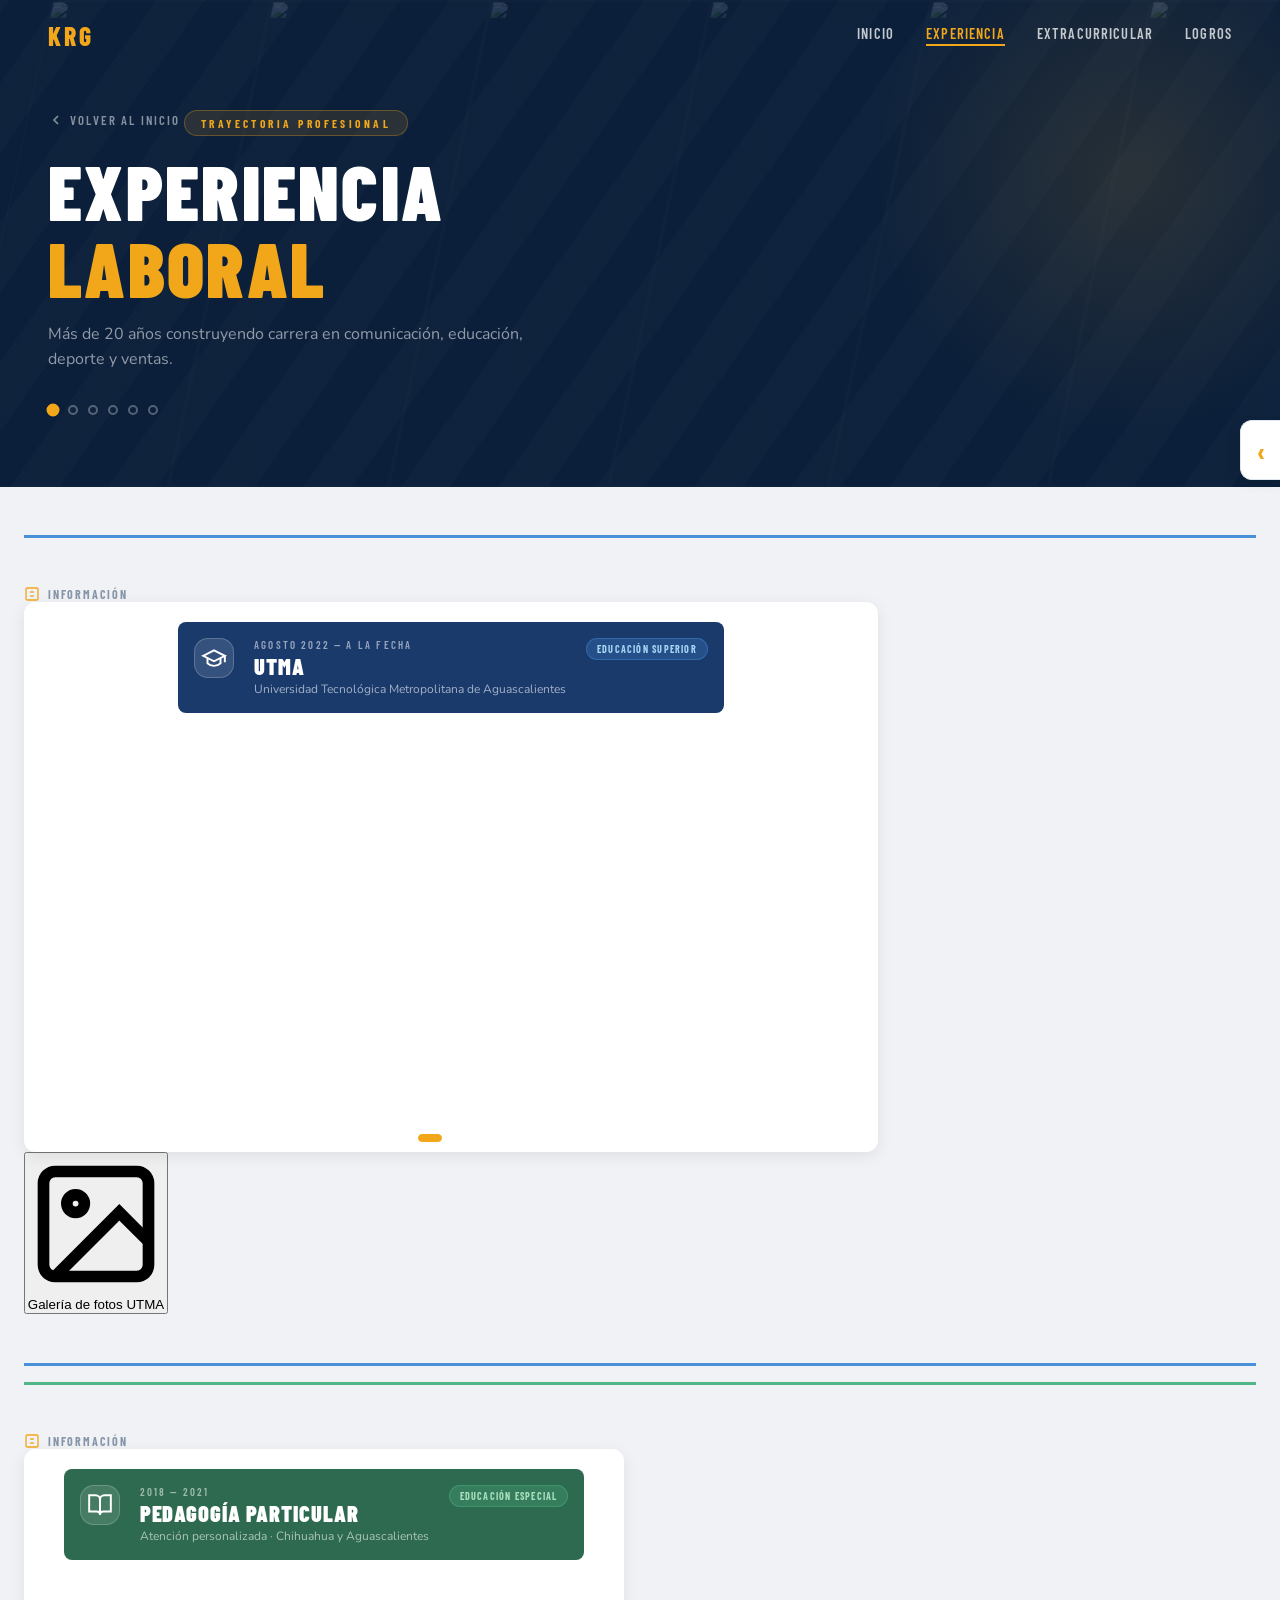
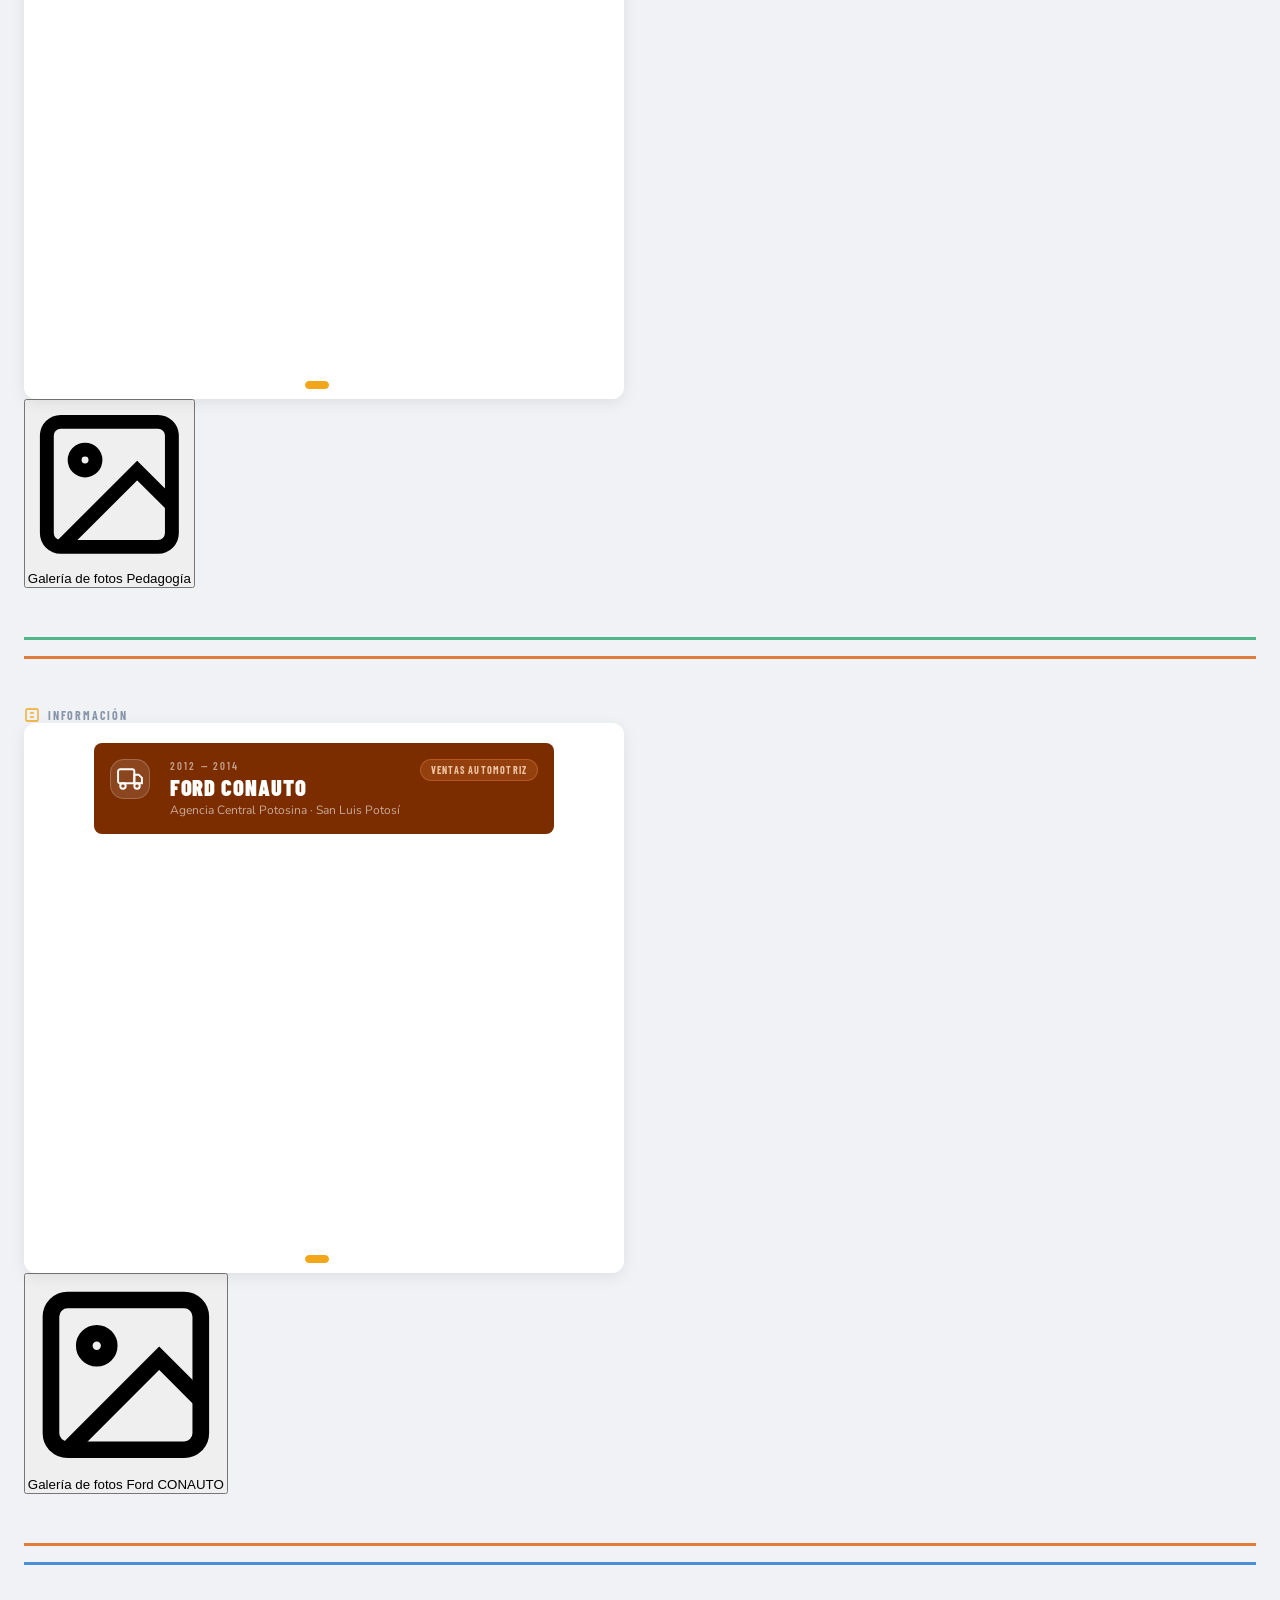
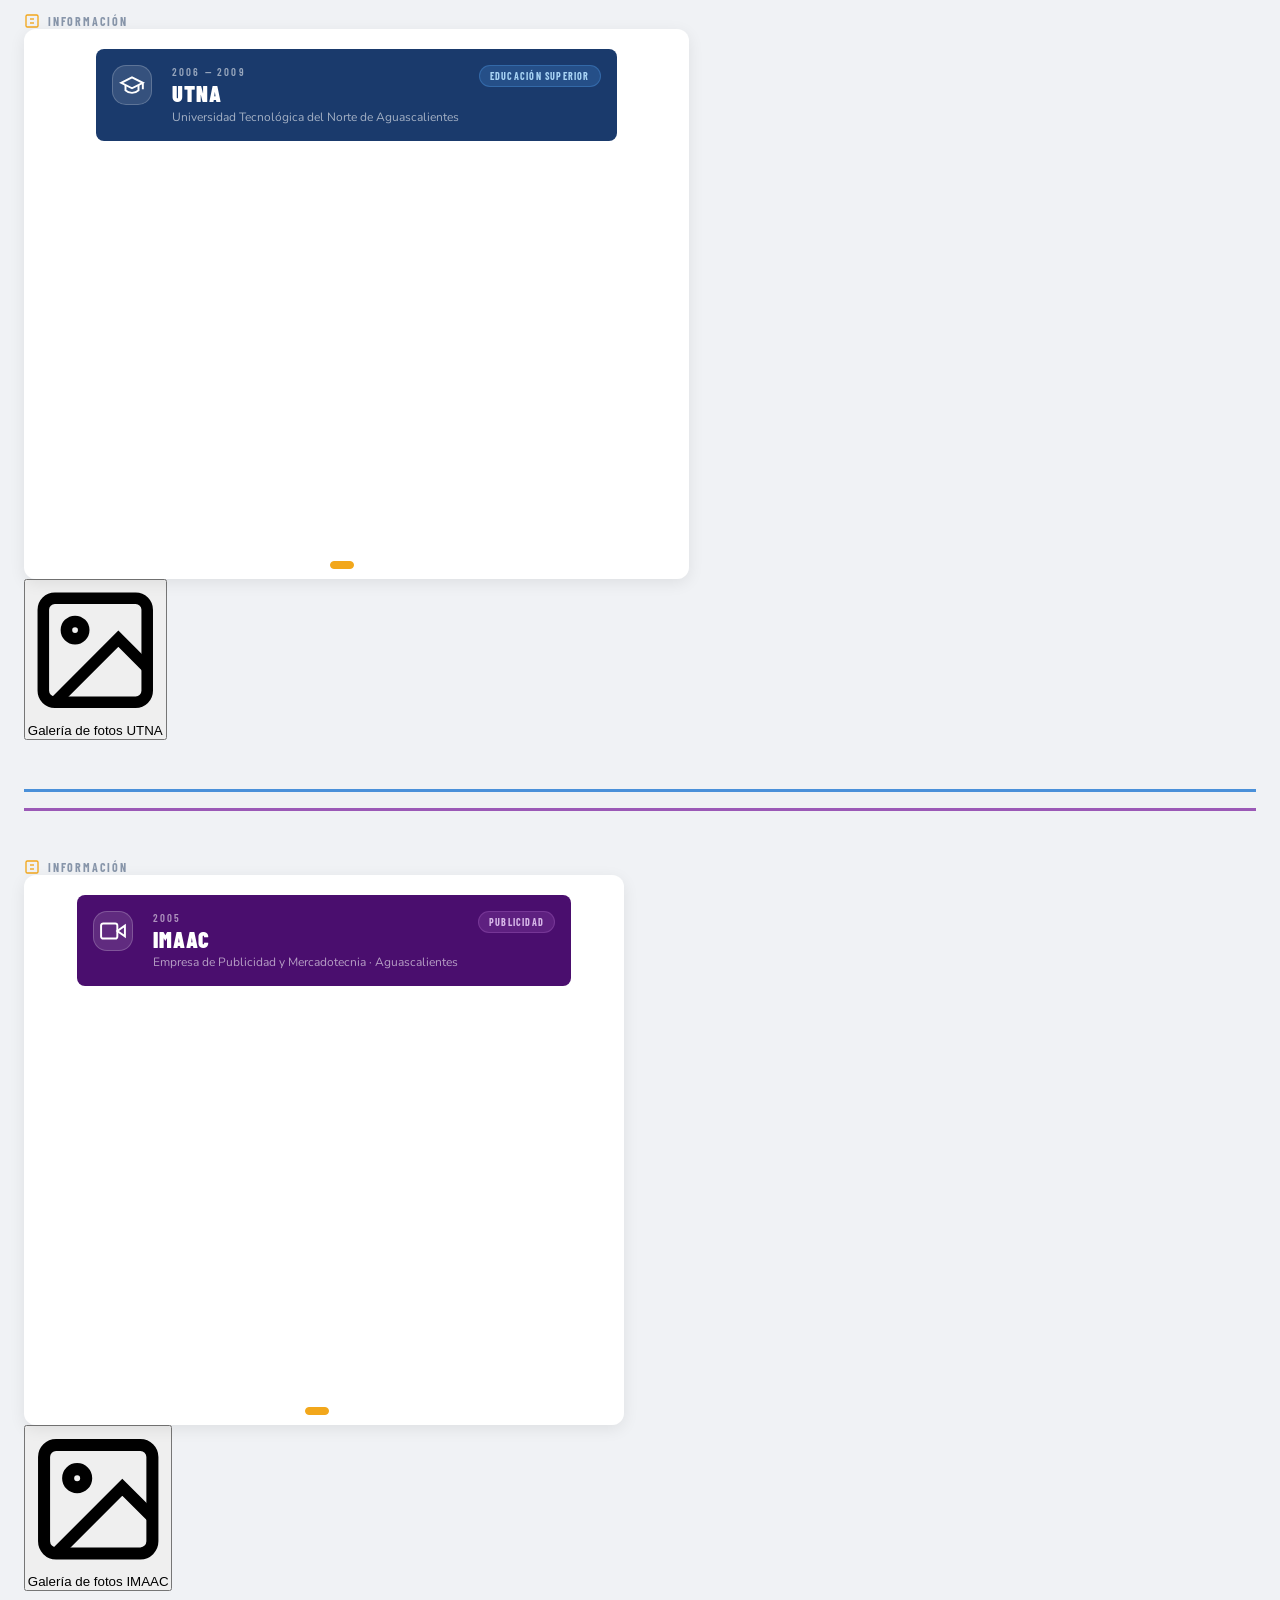
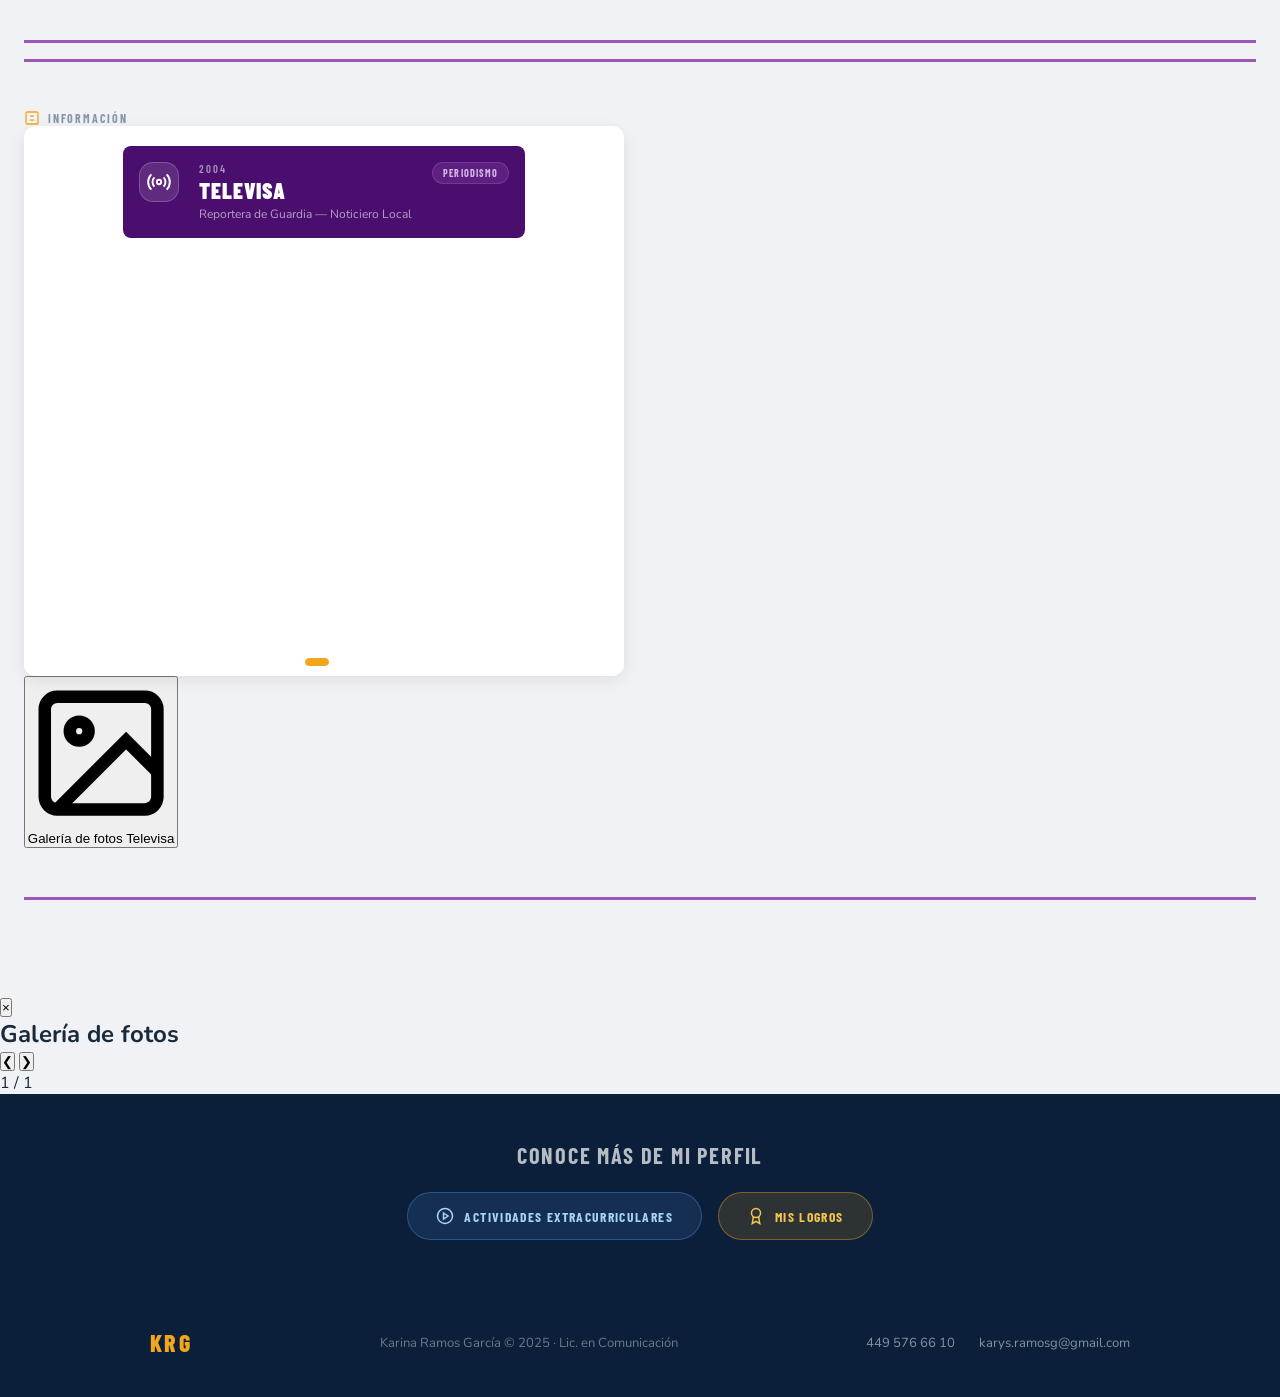
==== commit c7268723: "Update experiencia.html" ====
--- a/experiencia.html
+++ b/experiencia.html
@@ -100,9 +100,7 @@
 
     <!-- SECCIÓN 1: UTMA -->
     <section class="exp-section" id="utma" data-theme="university">
-
-      <!-- CARRUSEL IZQUIERDO: INFORMACIÓN -->
-      <div class="section-carousel-info reveal">
+      <div class="section-content reveal">
         <div class="carousel-label">
           <svg viewBox="0 0 24 24" fill="none" stroke="currentColor" stroke-width="2"><rect x="3" y="3" width="18" height="18" rx="2"/><line x1="9" y1="9" x2="15" y2="9"/><line x1="9" y1="15" x2="15" y2="15"/></svg>
           Información
@@ -114,37 +112,20 @@
             <div class="carousel-slide info-slide"><div class="role-block role-sport"><div class="role-header"><div class="role-icon sport-icon"><svg viewBox="0 0 24 24" fill="none" stroke="currentColor" stroke-width="2"><circle cx="12" cy="12" r="10"/><path d="M12 2a15.3 15.3 0 0 1 4 10 15.3 15.3 0 0 1-4 10 15.3 15.3 0 0 1-4-10 15.3 15.3 0 0 1 4-10z"/><path d="M2 12h20"/></svg></div><div><span class="role-tag sport-tag">Área Deportiva</span><h3 class="role-title">Coordinadora del Depto. de Deportes</h3></div></div><div class="role-body"><ul class="role-list"><li>Coordinación de partidos y torneos inter-universitarios.</li><li>Manager de la disciplina de fútbol americano.</li><li>Organización de eventos para las 8 disciplinas deportivas.</li><li>Maratón con 600 corredores en categoría libre y juvenil.</li><li>Organización de un espectáculo de lucha libre en la UTMA.</li><li>Control de liberación de créditos deportivos y culturales.</li><li>Participación en Regionales y logística de desfiles.</li></ul><div class="sports-chips"><span class="chip">🏈 Fútbol Americano</span><span class="chip">⚽ Fútbol</span><span class="chip">🏀 Basquetbol</span><span class="chip">🏐 Voleibol</span><span class="chip">🥋 Taekwondo</span><span class="chip">🎭 Baile Moderno</span><span class="chip">♟️ Ajedrez</span><span class="chip">🏈 Tocho</span></div></div></div></div>
             <div class="carousel-slide info-slide"><div class="role-block role-tutoria"><div class="role-header"><div class="role-icon"><svg viewBox="0 0 24 24" fill="none" stroke="currentColor" stroke-width="2"><path d="M17 21v-2a4 4 0 0 0-4-4H5a4 4 0 0 0-4 4v2"/><circle cx="9" cy="7" r="4"/><path d="M23 21v-2a4 4 0 0 0-3-3.87"/><path d="M16 3.13a4 4 0 0 1 0 7.75"/></svg></div><div><span class="role-tag tut-tag">Apoyo Estudiantil</span><h3 class="role-title">Asistente del Depto. de Tutorías</h3></div></div><div class="role-body"><ul class="role-list"><li>Apoyo con asesoría psicológica a estudiantes en situación de riesgo.</li><li>Seguimiento a maestros y tutores de las carreras.</li><li>Prevención de deserción escolar.</li></ul></div></div></div>
           </div>
-          <button class="carousel-arrow prev" onclick="moveCarouselInfo(this, -1)">❮</button>
-          <button class="carousel-arrow next" onclick="moveCarouselInfo(this, 1)">❯</button>
+          <button class="carousel-arrow prev" onclick="moveCarousel('carousel-info-utma', -1)">❮</button>
+          <button class="carousel-arrow next" onclick="moveCarousel('carousel-info-utma', 1)">❯</button>
           <div class="carousel-controls" id="carousel-info-utma-dots"></div>
         </div>
-      </div>
-
-      <!-- CARRUSEL DERECHO: FOTOS -->
-      <div class="section-carousel reveal">
-        <div class="carousel-label">
-          <svg viewBox="0 0 24 24" fill="none" stroke="currentColor" stroke-width="2"><rect x="3" y="3" width="18" height="18" rx="2"/><circle cx="8.5" cy="8.5" r="1.5"/><polyline points="21 15 16 10 5 21"/></svg>
-          Evidencias fotográficas
-        </div>
-        <div class="carousel-track-wrap">
-          <div class="carousel-track" id="carousel-utma">
-            <div class="carousel-slide"><img src="img/utma/foto-1.jpg" alt="UTMA 1" /><span class="slide-caption">Feria educativa</span></div>
-            <div class="carousel-slide"><img src="img/utma/foto-2.jpg" alt="UTMA 2" /><span class="slide-caption">Evento deportivo</span></div>
-            <div class="carousel-slide"><img src="img/utma/foto-3.jpg" alt="UTMA 3" /><span class="slide-caption">Maratón UTMA</span></div>
-            <div class="carousel-slide"><img src="img/utma/foto-4.jpg" alt="UTMA 4" /><span class="slide-caption">Visita bachillerato</span></div>
-            <div class="carousel-slide"><img src="img/utma/foto-5.jpg" alt="UTMA 5" /><span class="slide-caption">Torneo universitario</span></div>
-          </div>
-          <button class="carousel-arrow prev" onclick="moveCarousel(this, -1)">❮</button>
-          <button class="carousel-arrow next" onclick="moveCarousel(this, 1)">❯</button>
-          <div class="carousel-controls" id="carousel-utma-dots"></div>
-        </div>
-      </div>
-
+        <button class="gallery-btn" onclick="openGallery('utma', 'UTMA')">
+          <svg viewBox="0 0 24 24" fill="none" stroke="currentColor" stroke-width="2"><rect x="3" y="3" width="18" height="18" rx="2"/><circle cx="8.5" cy="8.5" r="1.5"/><polyline points="21 15 16 10 5 21"/></svg>
+          Galería de fotos UTMA
+        </button>
+      </div>
     </section>
 
     <!-- SECCIÓN 2: PEDAGOGÍA -->
     <section class="exp-section" id="pedagogia" data-theme="pedagogy">
-      <div class="section-carousel-info reveal">
+      <div class="section-content reveal">
         <div class="carousel-label">
           <svg viewBox="0 0 24 24" fill="none" stroke="currentColor" stroke-width="2"><rect x="3" y="3" width="18" height="18" rx="2"/><line x1="9" y1="9" x2="15" y2="9"/><line x1="9" y1="15" x2="15" y2="15"/></svg>
           Información
@@ -154,33 +135,20 @@
             <div class="carousel-slide info-slide"><div class="company-header"><div class="company-icon pedagogy-icon"><svg viewBox="0 0 24 24" fill="none" stroke="currentColor" stroke-width="1.8"><path d="M2 3h6a4 4 0 0 1 4 4v14a3 3 0 0 0-3-3H2z"/><path d="M22 3h-6a4 4 0 0 0-4 4v14a3 3 0 0 1 3-3h7z"/></svg></div><div class="company-meta"><span class="company-period">2018 — 2021</span><h2 class="company-name">Pedagogía Particular</h2><p class="company-full">Atención personalizada · Chihuahua y Aguascalientes</p></div><div class="company-badge pedagogy-badge">Educación Especial</div></div></div>
             <div class="carousel-slide info-slide"><div class="role-block"><div class="role-header"><div class="role-icon"><svg viewBox="0 0 24 24" fill="none" stroke="currentColor" stroke-width="2"><path d="M12 20h9"/><path d="M16.5 3.5a2.121 2.121 0 0 1 3 3L7 19l-4 1 1-4L16.5 3.5z"/></svg></div><div><span class="role-tag pedagogy-tag">Atención personalizada</span><h3 class="role-title">Tutora y Especialista en Aprendizaje</h3></div></div><div class="role-body"><p class="role-intro">Atención personalizada a nivel preescolar, primaria y secundaria para estudiantes con necesidades de apoyo específicas.</p><div class="ped-grid"><div class="ped-card"><span class="ped-icon">📖</span><span>Introducción a leer y escribir</span></div><div class="ped-card"><span class="ped-icon">📉</span><span>Bajo rendimiento escolar</span></div><div class="ped-card"><span class="ped-icon">✍️</span><span>Lectura y redacción</span></div><div class="ped-card"><span class="ped-icon">🗣️</span><span>Problemas de lenguaje</span></div><div class="ped-card"><span class="ped-icon">🔄</span><span>Dislexia</span></div><div class="ped-card"><span class="ped-icon">⚡</span><span>Trastorno de atención</span></div></div></div></div></div>
           </div>
-          <button class="carousel-arrow prev" onclick="moveCarouselInfo(this, -1)">❮</button>
-          <button class="carousel-arrow next" onclick="moveCarouselInfo(this, 1)">❯</button>
+          <button class="carousel-arrow prev" onclick="moveCarousel('carousel-info-pedagogia', -1)">❮</button>
+          <button class="carousel-arrow next" onclick="moveCarousel('carousel-info-pedagogia', 1)">❯</button>
           <div class="carousel-controls" id="carousel-info-pedagogia-dots"></div>
         </div>
-      </div>
-      <div class="section-carousel reveal">
-        <div class="carousel-label">
-          <svg viewBox="0 0 24 24" fill="none" stroke="currentColor" stroke-width="2"><rect x="3" y="3" width="18" height="18" rx="2"/><circle cx="8.5" cy="8.5" r="1.5"/><polyline points="21 15 16 10 5 21"/></svg>
-          Evidencias fotográficas
-        </div>
-        <div class="carousel-track-wrap">
-          <div class="carousel-track" id="carousel-pedagogia">
-            <div class="carousel-slide"><img src="img/pedagogia/foto-1.jpg" alt="Pedagogía 1" /><span class="slide-caption">Sesión de tutoría</span></div>
-            <div class="carousel-slide"><img src="img/pedagogia/foto-2.jpg" alt="Pedagogía 2" /><span class="slide-caption">Material educativo</span></div>
-            <div class="carousel-slide"><img src="img/pedagogia/foto-3.jpg" alt="Pedagogía 3" /><span class="slide-caption">Actividad lúdica</span></div>
-            <div class="carousel-slide"><img src="img/pedagogia/foto-4.jpg" alt="Pedagogía 4" /><span class="slide-caption">Evaluación</span></div>
-          </div>
-          <button class="carousel-arrow prev" onclick="moveCarousel(this, -1)">❮</button>
-          <button class="carousel-arrow next" onclick="moveCarousel(this, 1)">❯</button>
-          <div class="carousel-controls" id="carousel-pedagogia-dots"></div>
-        </div>
+        <button class="gallery-btn" onclick="openGallery('pedagogia', 'Pedagogía')">
+          <svg viewBox="0 0 24 24" fill="none" stroke="currentColor" stroke-width="2"><rect x="3" y="3" width="18" height="18" rx="2"/><circle cx="8.5" cy="8.5" r="1.5"/><polyline points="21 15 16 10 5 21"/></svg>
+          Galería de fotos Pedagogía
+        </button>
       </div>
     </section>
 
     <!-- SECCIÓN 3: FORD -->
     <section class="exp-section" id="ford" data-theme="auto">
-      <div class="section-carousel-info reveal">
+      <div class="section-content reveal">
         <div class="carousel-label">
           <svg viewBox="0 0 24 24" fill="none" stroke="currentColor" stroke-width="2"><rect x="3" y="3" width="18" height="18" rx="2"/><line x1="9" y1="9" x2="15" y2="9"/><line x1="9" y1="15" x2="15" y2="15"/></svg>
           Información
@@ -190,33 +158,20 @@
             <div class="carousel-slide info-slide"><div class="company-header"><div class="company-icon auto-icon"><svg viewBox="0 0 24 24" fill="none" stroke="currentColor" stroke-width="1.8"><rect x="1" y="3" width="15" height="13" rx="2"/><path d="M16 8h4l3 3v5h-7V8z"/><circle cx="5.5" cy="18.5" r="2.5"/><circle cx="18.5" cy="18.5" r="2.5"/></svg></div><div class="company-meta"><span class="company-period">2012 — 2014</span><h2 class="company-name">Ford CONAUTO</h2><p class="company-full">Agencia Central Potosina · San Luis Potosí</p></div><div class="company-badge auto-badge">Ventas Automotriz</div></div></div>
             <div class="carousel-slide info-slide"><div class="role-block"><div class="role-header"><div class="role-icon"><svg viewBox="0 0 24 24" fill="none" stroke="currentColor" stroke-width="2"><line x1="12" y1="1" x2="12" y2="23"/><path d="M17 5H9.5a3.5 3.5 0 0 0 0 7h5a3.5 3.5 0 0 1 0 7H6"/></svg></div><div><span class="role-tag auto-tag">Ventas y Prospección</span><h3 class="role-title">Ejecutiva de Ventas Automotriz</h3></div></div><div class="role-body"><ul class="role-list"><li>Prospección y atención de puntos de venta en distintas zonas de la ciudad.</li><li>Guardias en agencia y atención directa al cliente.</li><li>Promoción y difusión de la marca Ford.</li><li>Venta de autos bajo el esquema de autofinanciamiento CONAUTO.</li></ul><div class="auto-stat-row"><div class="auto-kpi"><span class="kpi-num">8</span><span class="kpi-label">Autos vendidos<br/>al mes</span></div><div class="kpi-bar-wrap"><div class="kpi-bar"><div class="kpi-fill" style="--fill: 80%"></div></div><small>Meta de ventas mensuales alcanzada consistentemente</small></div></div></div></div></div>
           </div>
-          <button class="carousel-arrow prev" onclick="moveCarouselInfo(this, -1)">❮</button>
-          <button class="carousel-arrow next" onclick="moveCarouselInfo(this, 1)">❯</button>
+          <button class="carousel-arrow prev" onclick="moveCarousel('carousel-info-ford', -1)">❮</button>
+          <button class="carousel-arrow next" onclick="moveCarousel('carousel-info-ford', 1)">❯</button>
           <div class="carousel-controls" id="carousel-info-ford-dots"></div>
         </div>
-      </div>
-      <div class="section-carousel reveal">
-        <div class="carousel-label">
-          <svg viewBox="0 0 24 24" fill="none" stroke="currentColor" stroke-width="2"><rect x="3" y="3" width="18" height="18" rx="2"/><circle cx="8.5" cy="8.5" r="1.5"/><polyline points="21 15 16 10 5 21"/></svg>
-          Evidencias fotográficas
-        </div>
-        <div class="carousel-track-wrap">
-          <div class="carousel-track" id="carousel-ford">
-            <div class="carousel-slide"><img src="img/ford/foto-1.jpg" alt="Ford 1" /><span class="slide-caption">Showroom Ford</span></div>
-            <div class="carousel-slide"><img src="img/ford/foto-2.jpg" alt="Ford 2" /><span class="slide-caption">Presentación vehículos</span></div>
-            <div class="carousel-slide"><img src="img/ford/foto-3.jpg" alt="Ford 3" /><span class="slide-caption">Evento de ventas</span></div>
-            <div class="carousel-slide"><img src="img/ford/foto-4.jpg" alt="Ford 4" /><span class="slide-caption">Capacitación CONAUTO</span></div>
-          </div>
-          <button class="carousel-arrow prev" onclick="moveCarousel(this, -1)">❮</button>
-          <button class="carousel-arrow next" onclick="moveCarousel(this, 1)">❯</button>
-          <div class="carousel-controls" id="carousel-ford-dots"></div>
-        </div>
+        <button class="gallery-btn" onclick="openGallery('ford', 'Ford CONAUTO')">
+          <svg viewBox="0 0 24 24" fill="none" stroke="currentColor" stroke-width="2"><rect x="3" y="3" width="18" height="18" rx="2"/><circle cx="8.5" cy="8.5" r="1.5"/><polyline points="21 15 16 10 5 21"/></svg>
+          Galería de fotos Ford CONAUTO
+        </button>
       </div>
     </section>
 
     <!-- SECCIÓN 4: UTNA -->
     <section class="exp-section" id="utna" data-theme="university">
-      <div class="section-carousel-info reveal">
+      <div class="section-content reveal">
         <div class="carousel-label">
           <svg viewBox="0 0 24 24" fill="none" stroke="currentColor" stroke-width="2"><rect x="3" y="3" width="18" height="18" rx="2"/><line x1="9" y1="9" x2="15" y2="9"/><line x1="9" y1="15" x2="15" y2="15"/></svg>
           Información
@@ -227,32 +182,20 @@
             <div class="carousel-slide info-slide"><div class="role-block"><div class="role-header"><div class="role-icon"><svg viewBox="0 0 24 24" fill="none" stroke="currentColor" stroke-width="2"><path d="M21 16V8a2 2 0 0 0-1-1.73l-7-4a2 2 0 0 0-2 0l-7 4A2 2 0 0 0 3 8v8a2 2 0 0 0 1 1.73l7 4a2 2 0 0 0 2 0l7-4A2 2 0 0 0 21 16z"/></svg></div><div><span class="role-tag">Vinculación Universitaria</span><h3 class="role-title">Coordinadora de Extensión Universitaria</h3></div></div><div class="role-body"><ul class="role-list"><li>Elaboración del catálogo de cursos de Extensión Universitaria y sus contenidos.</li><li>Gestión de programas de Educación Continua.</li><li>Apoyo al departamento de Comunicación Social.</li></ul></div></div></div>
             <div class="carousel-slide info-slide"><div class="role-block"><div class="role-header"><div class="role-icon"><svg viewBox="0 0 24 24" fill="none" stroke="currentColor" stroke-width="2"><polygon points="12 2 15.09 8.26 22 9.27 17 14.14 18.18 21.02 12 17.77 5.82 21.02 7 14.14 2 9.27 8.91 8.26 12 2"/></svg></div><div><span class="role-tag">Docencia</span><h3 class="role-title">Catedrática — Expresión Oral y Escrita</h3></div></div><div class="role-body"><p class="role-intro">Impartición de la asignatura de Expresión Oral y Escrita a nivel universitario, fortaleciendo habilidades comunicativas en estudiantes de distintas carreras.</p></div></div></div>
           </div>
-          <button class="carousel-arrow prev" onclick="moveCarouselInfo(this, -1)">❮</button>
-          <button class="carousel-arrow next" onclick="moveCarouselInfo(this, 1)">❯</button>
+          <button class="carousel-arrow prev" onclick="moveCarousel('carousel-info-utna', -1)">❮</button>
+          <button class="carousel-arrow next" onclick="moveCarousel('carousel-info-utna', 1)">❯</button>
           <div class="carousel-controls" id="carousel-info-utna-dots"></div>
         </div>
-      </div>
-      <div class="section-carousel reveal">
-        <div class="carousel-label">
-          <svg viewBox="0 0 24 24" fill="none" stroke="currentColor" stroke-width="2"><rect x="3" y="3" width="18" height="18" rx="2"/><circle cx="8.5" cy="8.5" r="1.5"/><polyline points="21 15 16 10 5 21"/></svg>
-          Evidencias fotográficas
-        </div>
-        <div class="carousel-track-wrap">
-          <div class="carousel-track" id="carousel-utna">
-            <div class="carousel-slide"><img src="img/utna/foto-1.jpg" alt="UTNA 1" /><span class="slide-caption">Aula magistral</span></div>
-            <div class="carousel-slide"><img src="img/utna/foto-2.jpg" alt="UTNA 2" /><span class="slide-caption">Extensión universitaria</span></div>
-            <div class="carousel-slide"><img src="img/utna/foto-3.jpg" alt="UTNA 3" /><span class="slide-caption">Comunicación social</span></div>
-          </div>
-          <button class="carousel-arrow prev" onclick="moveCarousel(this, -1)">❮</button>
-          <button class="carousel-arrow next" onclick="moveCarousel(this, 1)">❯</button>
-          <div class="carousel-controls" id="carousel-utna-dots"></div>
-        </div>
+        <button class="gallery-btn" onclick="openGallery('utna', 'UTNA')">
+          <svg viewBox="0 0 24 24" fill="none" stroke="currentColor" stroke-width="2"><rect x="3" y="3" width="18" height="18" rx="2"/><circle cx="8.5" cy="8.5" r="1.5"/><polyline points="21 15 16 10 5 21"/></svg>
+          Galería de fotos UTNA
+        </button>
       </div>
     </section>
 
     <!-- SECCIÓN 5: IMAAC -->
     <section class="exp-section" id="imaac" data-theme="media">
-      <div class="section-carousel-info reveal">
+      <div class="section-content reveal">
         <div class="carousel-label">
           <svg viewBox="0 0 24 24" fill="none" stroke="currentColor" stroke-width="2"><rect x="3" y="3" width="18" height="18" rx="2"/><line x1="9" y1="9" x2="15" y2="9"/><line x1="9" y1="15" x2="15" y2="15"/></svg>
           Información
@@ -262,32 +205,20 @@
             <div class="carousel-slide info-slide"><div class="company-header"><div class="company-icon media-icon"><svg viewBox="0 0 24 24" fill="none" stroke="currentColor" stroke-width="1.8"><polygon points="23 7 16 12 23 17 23 7"/><rect x="1" y="5" width="15" height="14" rx="2" ry="2"/></svg></div><div class="company-meta"><span class="company-period">2005</span><h2 class="company-name">IMAAC</h2><p class="company-full">Empresa de Publicidad y Mercadotecnia · Aguascalientes</p></div><div class="company-badge media-badge">Publicidad</div></div></div>
             <div class="carousel-slide info-slide"><div class="role-block"><div class="role-header"><div class="role-icon"><svg viewBox="0 0 24 24" fill="none" stroke="currentColor" stroke-width="2"><path d="M11 4H4a2 2 0 0 0-2 2v14a2 2 0 0 0 2 2h14a2 2 0 0 0 2-2v-7"/><path d="M18.5 2.5a2.121 2.121 0 0 1 3 3L12 15l-4 1 1-4 9.5-9.5z"/></svg></div><div><span class="role-tag media-tag">Publicidad & Marketing</span><h3 class="role-title">Ejecutiva de Publicidad y Mercadotecnia</h3></div></div><div class="role-body"><ul class="role-list"><li>Elaboración de campañas de publicidad para clientes como VIVENDUM e INFONAVIT.</li><li>Asistente de producción en programas televisivos para campañas publicitarias.</li><li>Realización de estudios de mercado.</li><li>Gestión de relaciones públicas con clientes y medios.</li></ul></div></div></div>
           </div>
-          <button class="carousel-arrow prev" onclick="moveCarouselInfo(this, -1)">❮</button>
-          <button class="carousel-arrow next" onclick="moveCarouselInfo(this, 1)">❯</button>
+          <button class="carousel-arrow prev" onclick="moveCarousel('carousel-info-imaac', -1)">❮</button>
+          <button class="carousel-arrow next" onclick="moveCarousel('carousel-info-imaac', 1)">❯</button>
           <div class="carousel-controls" id="carousel-info-imaac-dots"></div>
         </div>
-      </div>
-      <div class="section-carousel reveal">
-        <div class="carousel-label">
-          <svg viewBox="0 0 24 24" fill="none" stroke="currentColor" stroke-width="2"><rect x="3" y="3" width="18" height="18" rx="2"/><circle cx="8.5" cy="8.5" r="1.5"/><polyline points="21 15 16 10 5 21"/></svg>
-          Evidencias fotográficas
-        </div>
-        <div class="carousel-track-wrap">
-          <div class="carousel-track" id="carousel-imaac">
-            <div class="carousel-slide"><img src="img/imaac/foto-1.jpg" alt="IMAAC 1" /><span class="slide-caption">Campaña publicitaria</span></div>
-            <div class="carousel-slide"><img src="img/imaac/foto-2.jpg" alt="IMAAC 2" /><span class="slide-caption">Producción TV</span></div>
-            <div class="carousel-slide"><img src="img/imaac/foto-3.jpg" alt="IMAAC 3" /><span class="slide-caption">Equipo creativo</span></div>
-          </div>
-          <button class="carousel-arrow prev" onclick="moveCarousel(this, -1)">❮</button>
-          <button class="carousel-arrow next" onclick="moveCarousel(this, 1)">❯</button>
-          <div class="carousel-controls" id="carousel-imaac-dots"></div>
-        </div>
+        <button class="gallery-btn" onclick="openGallery('imaac', 'IMAAC')">
+          <svg viewBox="0 0 24 24" fill="none" stroke="currentColor" stroke-width="2"><rect x="3" y="3" width="18" height="18" rx="2"/><circle cx="8.5" cy="8.5" r="1.5"/><polyline points="21 15 16 10 5 21"/></svg>
+          Galería de fotos IMAAC
+        </button>
       </div>
     </section>
 
     <!-- SECCIÓN 6: TELEVISA -->
     <section class="exp-section" id="televisa" data-theme="media">
-      <div class="section-carousel-info reveal">
+      <div class="section-content reveal">
         <div class="carousel-label">
           <svg viewBox="0 0 24 24" fill="none" stroke="currentColor" stroke-width="2"><rect x="3" y="3" width="18" height="18" rx="2"/><line x1="9" y1="9" x2="15" y2="9"/><line x1="9" y1="15" x2="15" y2="15"/></svg>
           Información
@@ -297,30 +228,32 @@
             <div class="carousel-slide info-slide"><div class="company-header"><div class="company-icon media-icon"><svg viewBox="0 0 24 24" fill="none" stroke="currentColor" stroke-width="1.8"><circle cx="12" cy="12" r="2"/><path d="M16.24 7.76a6 6 0 0 1 0 8.49m-8.48-.01a6 6 0 0 1 0-8.49m11.31-2.82a10 10 0 0 1 0 14.14m-14.14 0a10 10 0 0 1 0-14.14"/></svg></div><div class="company-meta"><span class="company-period">2004</span><h2 class="company-name">Televisa</h2><p class="company-full">Reportera de Guardia — Noticiero Local</p></div><div class="company-badge media-badge">Periodismo</div></div></div>
             <div class="carousel-slide info-slide"><div class="role-block"><div class="role-header"><div class="role-icon"><svg viewBox="0 0 24 24" fill="none" stroke="currentColor" stroke-width="2"><path d="M14 2H6a2 2 0 0 0-2 2v16a2 2 0 0 0 2 2h12a2 2 0 0 0 2-2V8z"/><polyline points="14 2 14 8 20 8"/><line x1="16" y1="13" x2="8" y2="13"/><line x1="16" y1="17" x2="8" y2="17"/><polyline points="10 9 9 9 8 9"/></svg></div><div><span class="role-tag media-tag">Periodismo</span><h3 class="role-title">Reportera de Guardia</h3></div></div><div class="role-body"><ul class="role-list"><li>Elaboración y redacción de notas periodísticas para el noticiero local del estado.</li><li>Edición de contenidos para transmisión en vivo.</li><li>Cobertura de eventos de interés público en Aguascalientes.</li></ul></div></div></div>
           </div>
-          <button class="carousel-arrow prev" onclick="moveCarouselInfo(this, -1)">❮</button>
-          <button class="carousel-arrow next" onclick="moveCarouselInfo(this, 1)">❯</button>
+          <button class="carousel-arrow prev" onclick="moveCarousel('carousel-info-televisa', -1)">❮</button>
+          <button class="carousel-arrow next" onclick="moveCarousel('carousel-info-televisa', 1)">❯</button>
           <div class="carousel-controls" id="carousel-info-televisa-dots"></div>
         </div>
-      </div>
-      <div class="section-carousel reveal">
-        <div class="carousel-label">
-          <svg viewBox="0 0 24 24" fill="none" stroke="currentColor" stroke-width="2"><rect x="3" y="3" width="18" height="18" rx="2"/><circle cx="8.5" cy="8.5" r="1.5"/><polyline points="21 15 16 10 5 21"/></svg>
-          Evidencias fotográficas
-        </div>
-        <div class="carousel-track-wrap">
-          <div class="carousel-track" id="carousel-televisa">
-            <div class="carousel-slide"><img src="img/televisa/foto-1.jpg" alt="Televisa 1" /><span class="slide-caption">Estudio televisivo</span></div>
-            <div class="carousel-slide"><img src="img/televisa/foto-2.jpg" alt="Televisa 2" /><span class="slide-caption">Cobertura de eventos</span></div>
-            <div class="carousel-slide"><img src="img/televisa/foto-3.jpg" alt="Televisa 3" /><span class="slide-caption">Redacción de noticias</span></div>
-          </div>
-          <button class="carousel-arrow prev" onclick="moveCarousel(this, -1)">❮</button>
-          <button class="carousel-arrow next" onclick="moveCarousel(this, 1)">❯</button>
-          <div class="carousel-controls" id="carousel-televisa-dots"></div>
-        </div>
+        <button class="gallery-btn" onclick="openGallery('televisa', 'Televisa')">
+          <svg viewBox="0 0 24 24" fill="none" stroke="currentColor" stroke-width="2"><rect x="3" y="3" width="18" height="18" rx="2"/><circle cx="8.5" cy="8.5" r="1.5"/><polyline points="21 15 16 10 5 21"/></svg>
+          Galería de fotos Televisa
+        </button>
       </div>
     </section>
 
   </main>
+
+  <!-- MODAL DE GALERÍA -->
+  <div id="galleryModal" class="gallery-modal">
+    <div class="gallery-modal-content">
+      <button class="gallery-close" onclick="closeGallery()">&times;</button>
+      <h2 class="gallery-title">Galería de fotos</h2>
+      <div class="gallery-container">
+        <div class="gallery-track" id="galleryTrack"></div>
+        <button class="gallery-nav prev" onclick="prevGalleryPhoto()">❮</button>
+        <button class="gallery-nav next" onclick="nextGalleryPhoto()">❯</button>
+      </div>
+      <div class="gallery-counter"><span id="photoCounter">1</span> / <span id="photoTotal">1</span></div>
+    </div>
+  </div>
 
   <!-- CTA A OTRAS PÁGINAS -->
   <section class="page-cta">
--- a/experiencia.css
+++ b/experiencia.css
@@ -1,6 +1,6 @@
 /* =========================================
-   EXPERIENCIA LABORAL — experiencia.css v4
-   Con toggle colapsable para el navegador lateral
+   EXPERIENCIA LABORAL — experiencia.css v5
+   Grid 50/50 + Carruseles de información
    ========================================= */
 
 /* --- TEMAS DE COLOR POR ÁREA --- */
@@ -136,7 +136,7 @@
 .hero-glow {
   position: absolute;
   top: -100px; right: -100px;
-  width: 500px; height: 500px;
+  width: 500px; height: 550px;
   border-radius: 50%;
   background: radial-gradient(circle, rgba(242,167,27,0.12) 0%, transparent 70%);
 }
@@ -298,9 +298,7 @@
 }
 
 @media (min-width: 1100px) {
-  .timeline-nav {
-    display: block !important;
-  }
+  .timeline-nav { display: block !important; }
 }
 
 .tn-label {
@@ -337,9 +335,9 @@
 }
 .tn-item.active .tn-dot { background: var(--gold); }
 .tn-item[data-theme="university"] .tn-dot { background: var(--univ-accent); }
-.tn-item[data-theme="pedagogy"]   .tn-dot { background: var(--ped-accent); }
-.tn-item[data-theme="auto"]       .tn-dot { background: var(--auto-accent); }
-.tn-item[data-theme="media"]      .tn-dot { background: var(--media-accent); }
+.tn-item[data-theme="pedagogy"] .tn-dot { background: var(--ped-accent); }
+.tn-item[data-theme="auto"] .tn-dot { background: var(--auto-accent); }
+.tn-item[data-theme="media"] .tn-dot { background: var(--media-accent); }
 
 .tn-text {
   display: flex;
@@ -368,14 +366,14 @@
 }
 
 /* =========================================
-   SECCIONES CON CARRUSEL
+   SECCIONES — GRID 50/50
    ========================================= */
 .exp-section {
   position: relative;
-  padding: 56px 0 0;
+  padding: 48px 0;
   margin-bottom: 16px;
   display: grid;
-  grid-template-columns: 1fr 400px;
+  grid-template-columns: 1fr 1fr;
   gap: 32px;
   align-items: start;
   border-top: 3px solid transparent;
@@ -406,23 +404,14 @@
   border-bottom-color: var(--media-accent);
 }
 
-.exp-section-content {
-  display: flex;
-  flex-direction: column;
-  gap: 3px;
-}
-}
-
 /* =========================================
-   CARRUSEL DERECHO
+   CARRUSELES (Información + Fotos)
    ========================================= */
+.section-carousel-info,
 .section-carousel {
   display: flex;
   flex-direction: column;
   gap: 10px;
-  height: fit-content;
-  position: sticky;
-  top: 100px;
 }
 
 .carousel-label {
@@ -446,7 +435,7 @@
   position: relative;
   border-radius: 12px;
   overflow: hidden;
-  height: 320px;
+  height: 550px;
   background: #f0f2f5;
   box-shadow: 0 4px 16px rgba(0,0,0,0.08);
 }
@@ -474,11 +463,6 @@
   height: 100%;
   object-fit: cover;
   display: block;
-}
-
-.carousel-slide:not(:has(img[src])) {
-  font-size: 3rem;
-  color: #ddd;
 }
 
 .slide-caption {
@@ -546,6 +530,47 @@
 .carousel-arrow.next { right: 8px; }
 
 /* =========================================
+   INFO SLIDE
+   ========================================= */
+.info-slide {
+  padding: 20px;
+  overflow-y: auto;
+  background: white;
+}
+
+.info-slide .company-header {
+  padding: 16px;
+  border-radius: 8px;
+  margin-bottom: 12px;
+}
+
+.info-slide .role-block {
+  padding: 12px 0;
+  border-radius: 0;
+  border: none;
+  background: white;
+  margin-bottom: 8px;
+}
+
+.info-slide .role-block:hover {
+  box-shadow: none;
+  transform: none;
+}
+
+.info-slide .role-title {
+  font-size: 1rem;
+}
+
+.info-slide .role-list {
+  gap: 6px;
+  margin-bottom: 8px;
+}
+
+.info-slide .role-list li {
+  font-size: 0.8rem;
+}
+
+/* =========================================
    COMPANY HEADER
    ========================================= */
 .company-header {
@@ -560,9 +585,9 @@
 }
 
 [data-theme="university"] .company-header { background: var(--univ-primary); }
-[data-theme="pedagogy"]   .company-header { background: var(--ped-primary); }
-[data-theme="auto"]       .company-header { background: var(--auto-primary); }
-[data-theme="media"]      .company-header { background: var(--media-primary); }
+[data-theme="pedagogy"] .company-header { background: var(--ped-primary); }
+[data-theme="auto"] .company-header { background: var(--auto-primary); }
+[data-theme="media"] .company-header { background: var(--media-primary); }
 
 .company-header::after {
   content: '';
@@ -623,9 +648,9 @@
   align-self: flex-start;
 }
 .university-badge { background: rgba(74,144,217,0.25); color: #A8D4F5; border: 1px solid rgba(74,144,217,0.4); }
-.pedagogy-badge   { background: rgba(82,183,136,0.25); color: #A8DFBF; border: 1px solid rgba(82,183,136,0.4); }
-.auto-badge       { background: rgba(224,123,57,0.25);  color: #F0C4A4; border: 1px solid rgba(224,123,57,0.4); }
-.media-badge      { background: rgba(155,89,182,0.25);  color: #D7B8E8; border: 1px solid rgba(155,89,182,0.4); }
+.pedagogy-badge { background: rgba(82,183,136,0.25); color: #A8DFBF; border: 1px solid rgba(82,183,136,0.4); }
+.auto-badge { background: rgba(224,123,57,0.25); color: #F0C4A4; border: 1px solid rgba(224,123,57,0.4); }
+.media-badge { background: rgba(155,89,182,0.25); color: #D7B8E8; border: 1px solid rgba(155,89,182,0.4); }
 
 /* =========================================
    ROLE BLOCKS
@@ -644,9 +669,9 @@
 }
 
 [data-theme="university"] .role-block:last-child { border-bottom-color: var(--univ-accent); }
-[data-theme="pedagogy"]   .role-block:last-child { border-bottom-color: var(--ped-accent); }
-[data-theme="auto"]       .role-block:last-child { border-bottom-color: var(--auto-accent); }
-[data-theme="media"]      .role-block:last-child { border-bottom-color: var(--media-accent); }
+[data-theme="pedagogy"] .role-block:last-child { border-bottom-color: var(--ped-accent); }
+[data-theme="auto"] .role-block:last-child { border-bottom-color: var(--auto-accent); }
+[data-theme="media"] .role-block:last-child { border-bottom-color: var(--media-accent); }
 
 .role-block:hover {
   transform: translateX(4px);
@@ -687,11 +712,11 @@
   background: #f0f3f7;
   color: var(--gray);
 }
-.sport-tag  { background: var(--sport-light); color: var(--sport-primary); }
-.tut-tag    { background: #EFF6FF; color: #2563EB; }
+.sport-tag { background: var(--sport-light); color: var(--sport-primary); }
+.tut-tag { background: #EFF6FF; color: #2563EB; }
 .pedagogy-tag { background: var(--ped-light); color: var(--ped-primary); }
-.auto-tag   { background: var(--auto-light); color: var(--auto-primary); }
-.media-tag  { background: var(--media-light); color: var(--media-primary); }
+.auto-tag { background: var(--auto-light); color: var(--auto-primary); }
+.media-tag { background: var(--media-light); color: var(--media-primary); }
 
 .role-title {
   font-family: var(--font-display);
@@ -865,7 +890,7 @@
 }
 @keyframes fillBar {
   from { width: 0; }
-  to   { width: var(--fill, 0%); }
+  to { width: var(--fill, 0%); }
 }
 .kpi-bar-wrap small { font-size: 0.78rem; color: #667; }
 
@@ -903,6 +928,161 @@
 .cta-btns {
   display: flex;
   gap: 16px;
+/* Aumentar altura del carrusel */
+.carousel-track-wrap {
+  position: relative;
+  border-radius: 12px;
+  overflow: hidden;
+  height: 550px;
+  background: #f0f2f5;
+  box-shadow: 0 4px 16px rgba(0,0,0,0.08);
+}
+
+/* Info slide mejorado */
+.info-slide {
+  padding: 24px;
+  overflow-y: auto;
+  background: white;
+  display: flex;
+  flex-direction: column;
+  gap: 12px;
+}
+
+.info-slide .company-header {
+  padding: 18px;
+  border-radius: 8px;
+  margin-bottom: 8px;
+}
+
+.info-slide .company-header::after {
+  display: none;
+}
+
+.info-slide .company-name {
+  font-size: 1.6rem;
+}
+
+.info-slide .company-full {
+  font-size: 0.75rem;
+}
+
+.info-slide .role-block {
+  padding: 12px 0;
+  border-radius: 0;
+  border: none;
+  background: white;
+  margin-bottom: 0;
+}
+
+.info-slide .role-block:hover {
+  box-shadow: none;
+  transform: none;
+}
+
+.info-slide .role-header {
+  gap: 10px;
+  margin-bottom: 10px;
+}
+
+.info-slide .role-icon {
+  width: 36px;
+  height: 36px;
+}
+
+.info-slide .role-icon svg {
+  width: 18px;
+}
+
+.info-slide .role-title {
+  font-size: 0.95rem;
+  line-height: 1.3;
+}
+
+.info-slide .role-tag {
+  font-size: 0.6rem;
+  padding: 2px 8px;
+  margin-bottom: 3px;
+}
+
+.info-slide .role-list {
+  gap: 5px;
+  margin-bottom: 8px;
+}
+
+.info-slide .role-list li {
+  font-size: 0.78rem;
+  line-height: 1.4;
+  gap: 6px;
+}
+
+.info-slide .role-list li::before {
+  width: 4px;
+  height: 4px;
+  margin-top: 5px;
+}
+
+.info-slide .role-stat-row {
+  gap: 12px;
+  padding: 10px 12px;
+  margin-top: 8px;
+}
+
+.info-slide .stat-num {
+  font-size: 2rem;
+}
+
+.info-slide .stat-label {
+  font-size: 0.62rem;
+}
+
+.info-slide .role-stat-desc {
+  font-size: 0.75rem;
+}
+
+.info-slide .sports-chips {
+  gap: 4px;
+  margin-top: 6px;
+}
+
+.info-slide .chip {
+  font-size: 0.7rem;
+  padding: 4px 10px;
+}
+
+.info-slide .ped-grid {
+  grid-template-columns: repeat(2, 1fr);
+  gap: 8px;
+  margin-top: 6px;
+}
+
+.info-slide .ped-card {
+  padding: 10px;
+  font-size: 0.7rem;
+  gap: 4px;
+}
+
+.info-slide .ped-icon {
+  font-size: 1rem;
+}
+
+.info-slide .role-intro {
+  font-size: 0.85rem;
+  margin-bottom: 8px;
+}
+
+.info-slide .auto-stat-row {
+  gap: 12px;
+  padding: 10px 12px;
+  margin-top: 8px;
+}
+
+.info-slide .kpi-num {
+  font-size: 2.2rem;
+}
+
+.info-slide .kpi-label {
+  font-size: 0.62rem;
+}
   flex-wrap: wrap;
   justify-content: center;
 }
@@ -936,7 +1116,6 @@
 @media (max-width: 1250px) {
   .page-hero { padding: 90px 24px 56px; }
   .exp-section { grid-template-columns: 1fr; }
-  .section-carousel { position: static; }
 }
 
 @media (max-width: 860px) {
@@ -946,10 +1125,198 @@
   .role-stat-row, .auto-stat-row { flex-direction: column; align-items: flex-start; }
   .menu-toggle { display: flex; }
   .topbar-links { display: none; }
-  .carousel-track-wrap { height: 280px; }
+  .carousel-track-wrap { height: 400px; }
+  .role-title { font-size: 1rem; }
 }
 
 @media (max-width: 520px) {
   .ped-grid { grid-template-columns: 1fr 1fr; }
-  .carousel-track-wrap { height: 220px; }
-}
+  .carousel-track-wrap { height: 300px; }
+}
+
+/* =========================================
+   AJUSTES FINALES PARA LLENAR ESPACIO
+   ========================================= */
+
+.info-slide {
+  padding: 20px;
+  overflow-y: auto;
+  background: white;
+  display: flex;
+  flex-direction: column;
+  height: 100%;
+  justify-content: flex-start;
+}
+
+.info-slide .company-header {
+  padding: 16px;
+  border-radius: 8px;
+  margin-bottom: 12px;
+  flex-shrink: 0;
+}
+
+.info-slide .company-header::after {
+  display: none !important;
+}
+
+.info-slide .company-icon {
+  width: 40px;
+  height: 40px;
+}
+
+.info-slide .company-name {
+  font-size: 1.4rem;
+  font-weight: 900;
+}
+
+.info-slide .company-period {
+  font-size: 0.68rem;
+}
+
+.info-slide .company-full {
+  font-size: 0.75rem;
+}
+
+.info-slide .company-badge {
+  font-size: 0.63rem;
+  padding: 4px 10px;
+}
+
+.info-slide .role-block {
+  padding: 12px 0;
+  border: none !important;
+  background: white !important;
+  margin-bottom: 8px;
+  border-top: 1px solid #f0f2f5;
+}
+
+.info-slide .role-block:last-child {
+  border-bottom: none !important;
+  margin-bottom: 0;
+}
+
+.info-slide .role-block:hover {
+  box-shadow: none !important;
+  transform: none !important;
+}
+
+.info-slide .role-header {
+  gap: 10px;
+  margin-bottom: 8px;
+}
+
+.info-slide .role-icon {
+  width: 32px;
+  height: 32px;
+  flex-shrink: 0;
+}
+
+.info-slide .role-icon svg {
+  width: 16px;
+}
+
+.info-slide .role-tag {
+  font-size: 0.58rem;
+  padding: 2px 6px;
+  margin-bottom: 2px;
+}
+
+.info-slide .role-title {
+  font-size: 0.9rem;
+  font-weight: 700;
+  line-height: 1.3;
+}
+
+.info-slide .role-list {
+  gap: 4px;
+  margin-bottom: 6px;
+}
+
+.info-slide .role-list li {
+  font-size: 0.75rem;
+  line-height: 1.3;
+  gap: 6px;
+}
+
+.info-slide .role-list li::before {
+  width: 4px;
+  height: 4px;
+  margin-top: 4px;
+}
+
+.info-slide .role-intro {
+  font-size: 0.8rem;
+  margin-bottom: 6px;
+  font-style: italic;
+}
+
+.info-slide .role-stat-row {
+  gap: 12px;
+  padding: 10px;
+  margin-top: 6px;
+  flex-shrink: 0;
+}
+
+.info-slide .stat-num {
+  font-size: 1.8rem;
+  font-weight: 900;
+  line-height: 1;
+}
+
+.info-slide .stat-label {
+  font-size: 0.6rem;
+  line-height: 1.2;
+}
+
+.info-slide .role-stat-desc {
+  font-size: 0.72rem;
+  line-height: 1.3;
+}
+
+.info-slide .sports-chips {
+  gap: 4px;
+  margin-top: 4px;
+  flex-wrap: wrap;
+}
+
+.info-slide .chip {
+  font-size: 0.68rem;
+  padding: 3px 8px;
+}
+
+.info-slide .ped-grid {
+  grid-template-columns: repeat(2, 1fr);
+  gap: 6px;
+  margin-top: 6px;
+}
+
+.info-slide .ped-card {
+  padding: 8px;
+  font-size: 0.68rem;
+  gap: 3px;
+}
+
+.info-slide .ped-icon {
+  font-size: 0.9rem;
+}
+
+.info-slide .auto-stat-row {
+  gap: 10px;
+  padding: 10px;
+  margin-top: 6px;
+  flex-shrink: 0;
+}
+
+.info-slide .kpi-num {
+  font-size: 2rem;
+  font-weight: 900;
+}
+
+.info-slide .kpi-label {
+  font-size: 0.6rem;
+  line-height: 1.2;
+}
+
+.info-slide .kpi-bar-wrap small {
+  font-size: 0.68rem;
+}
